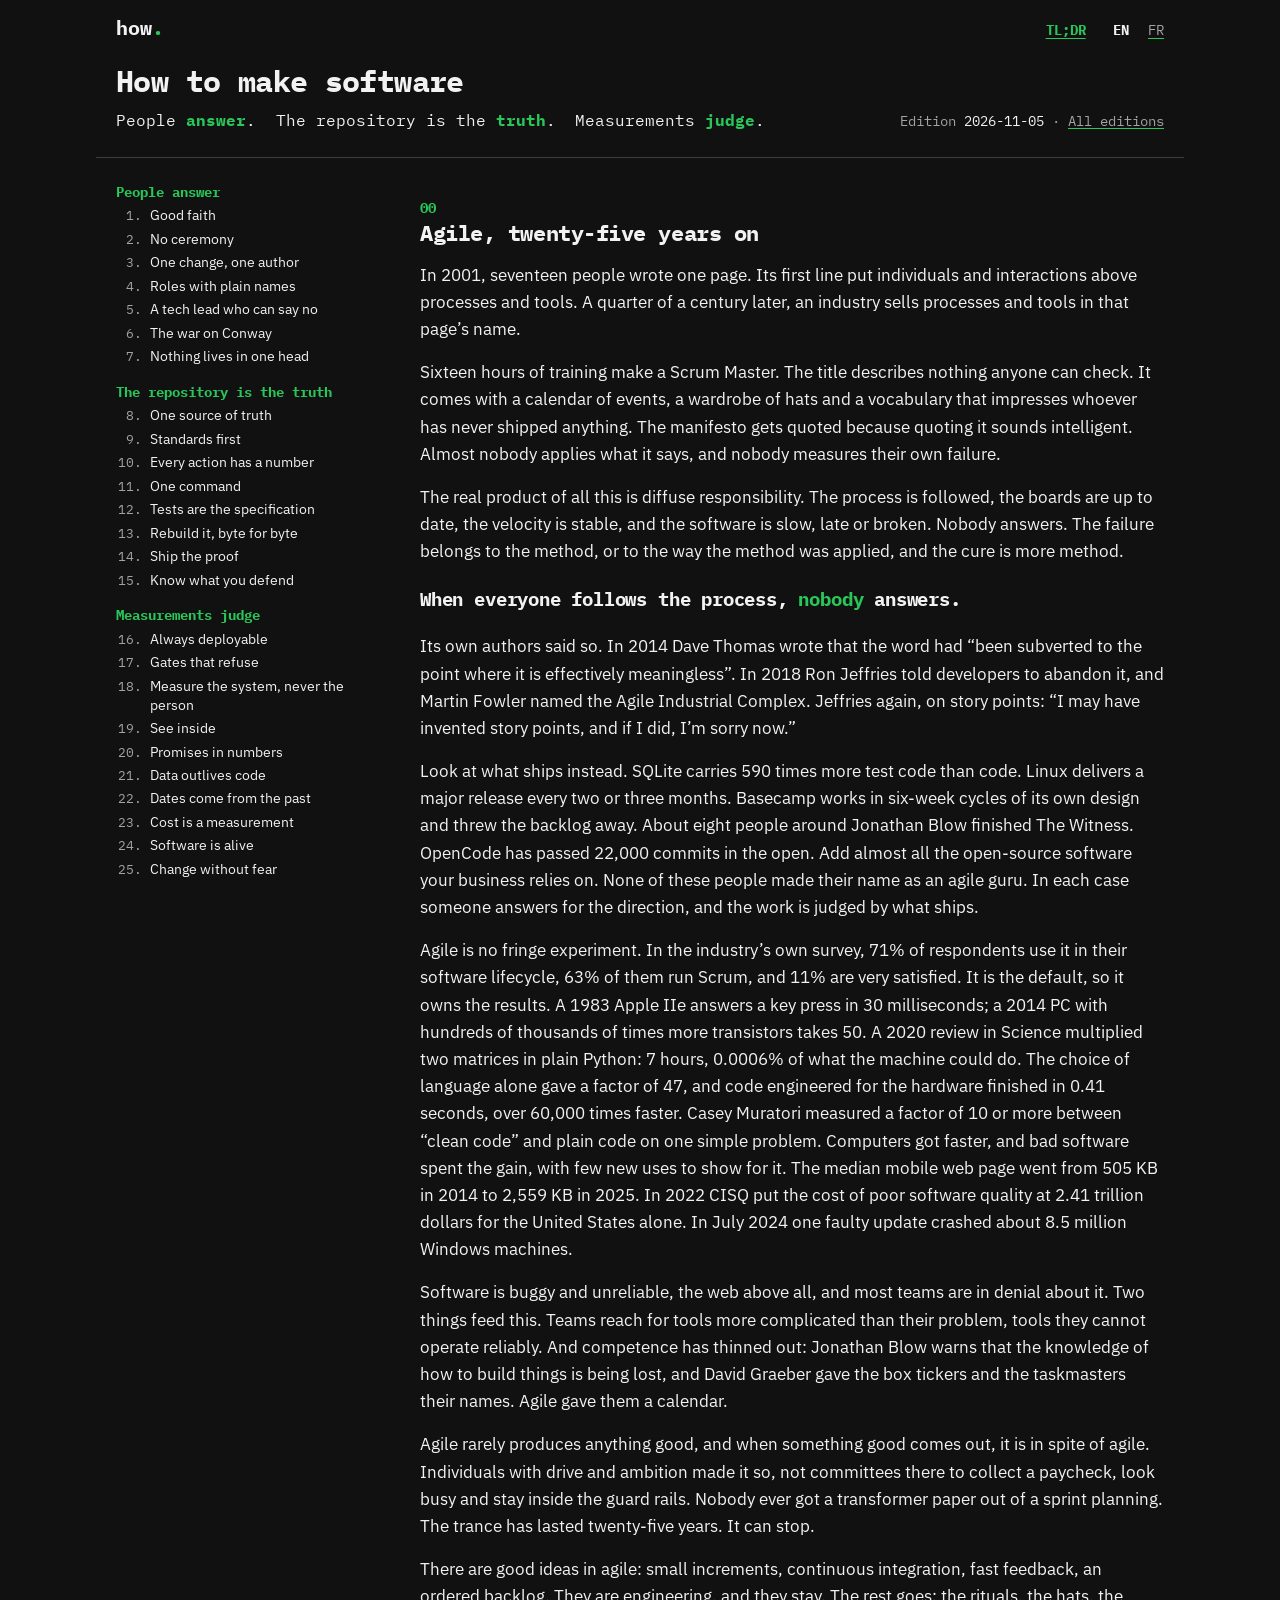
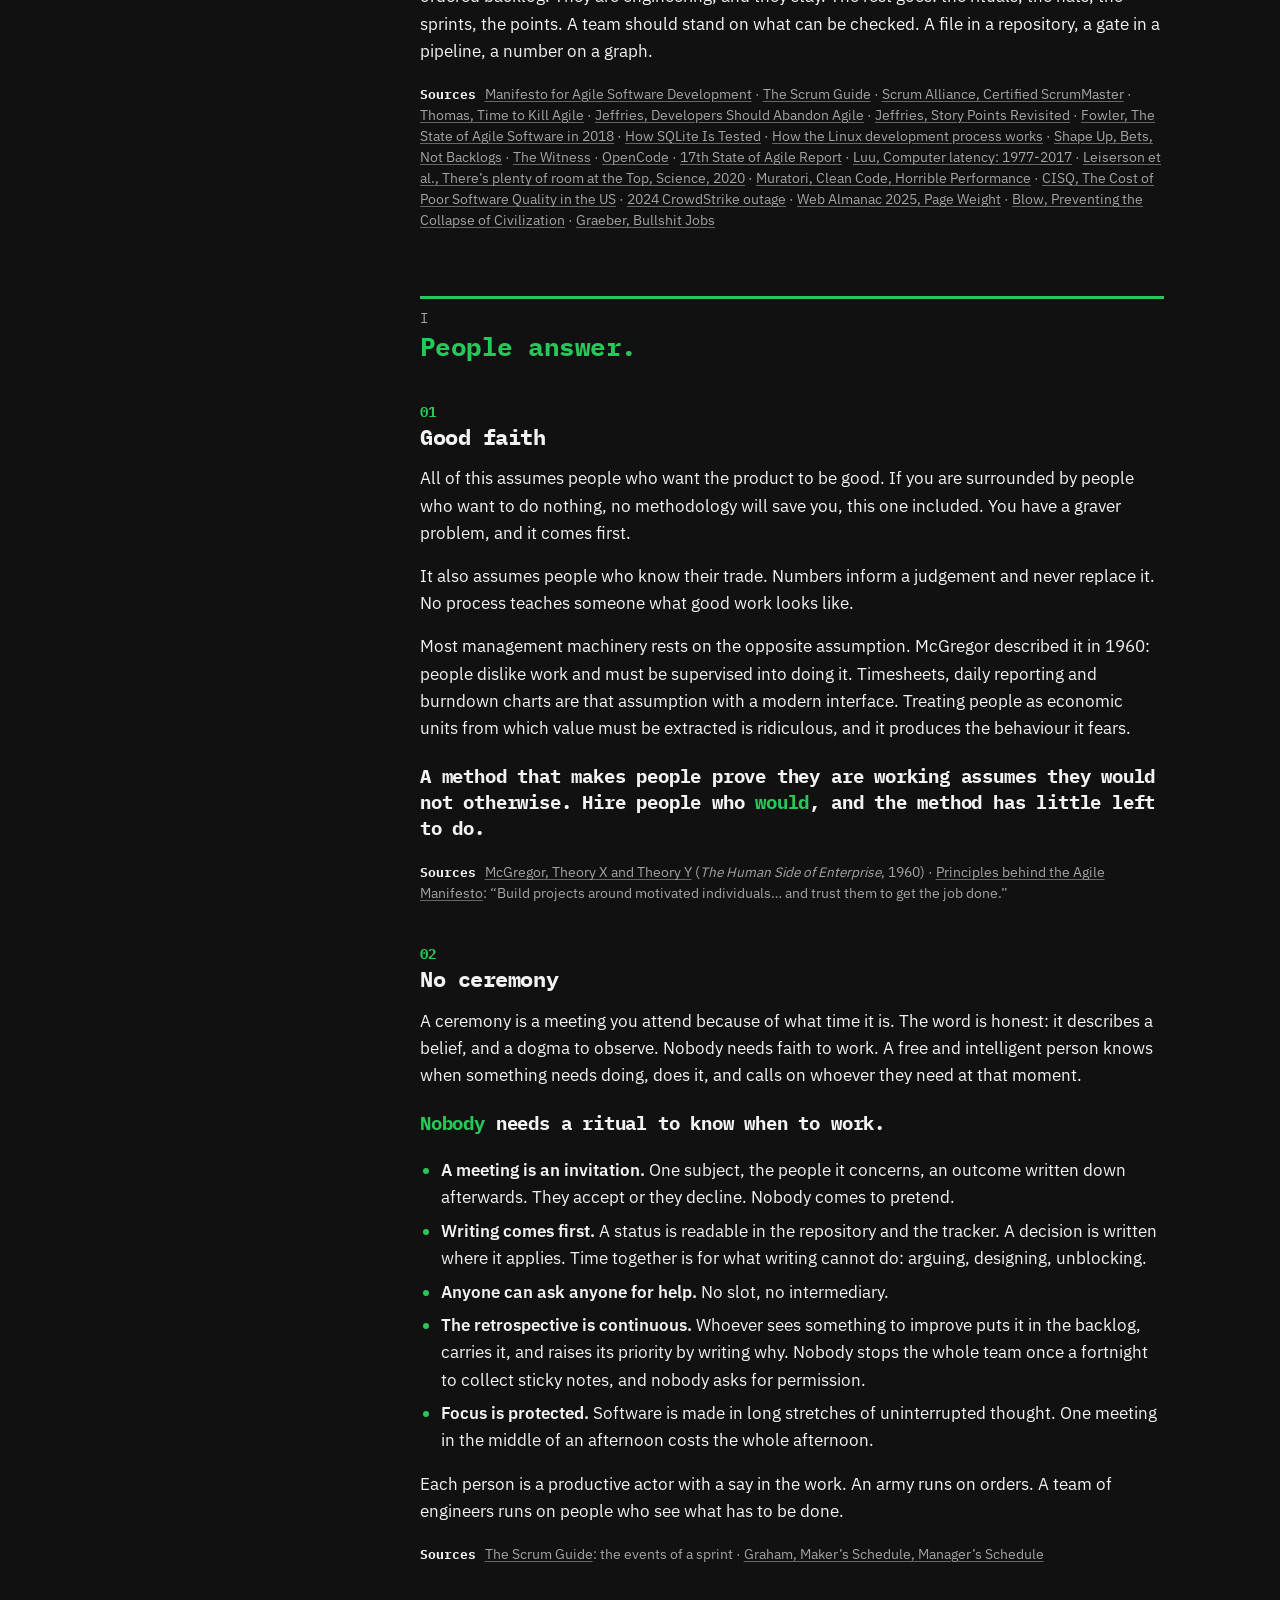
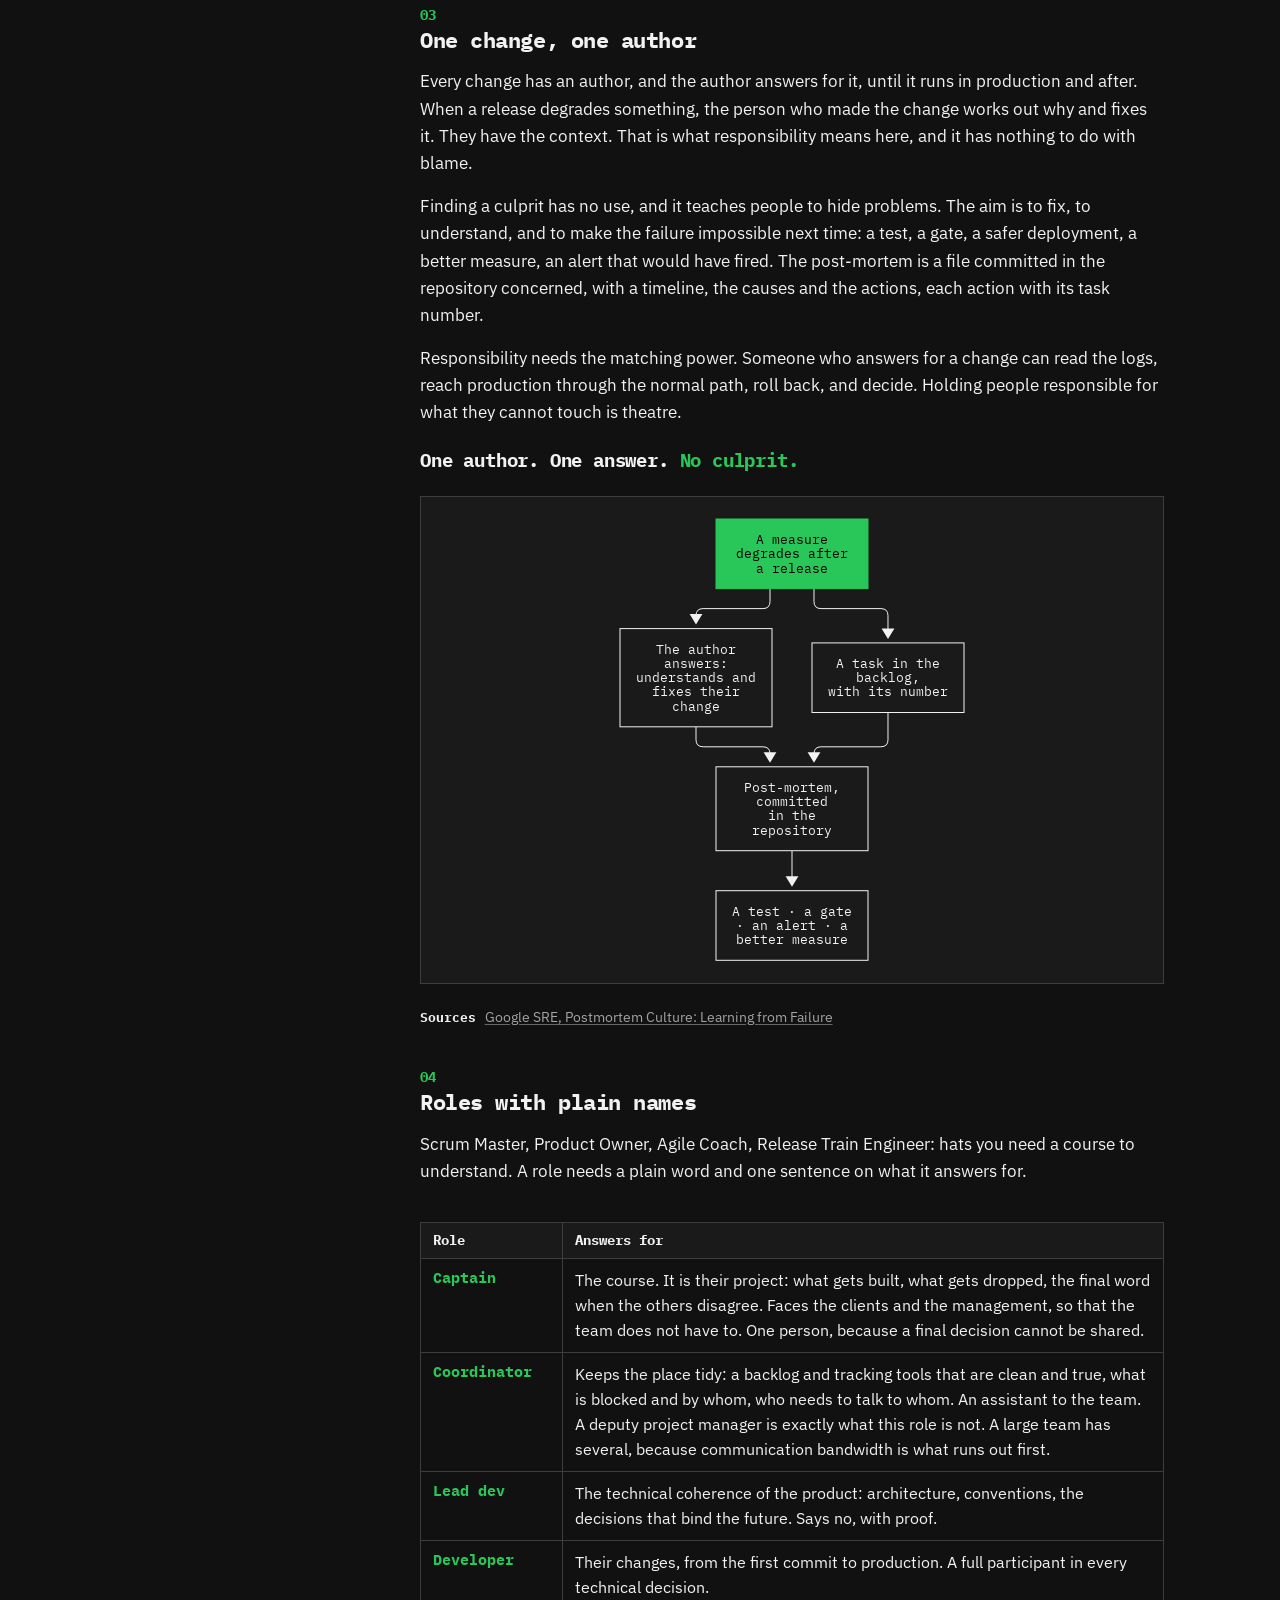
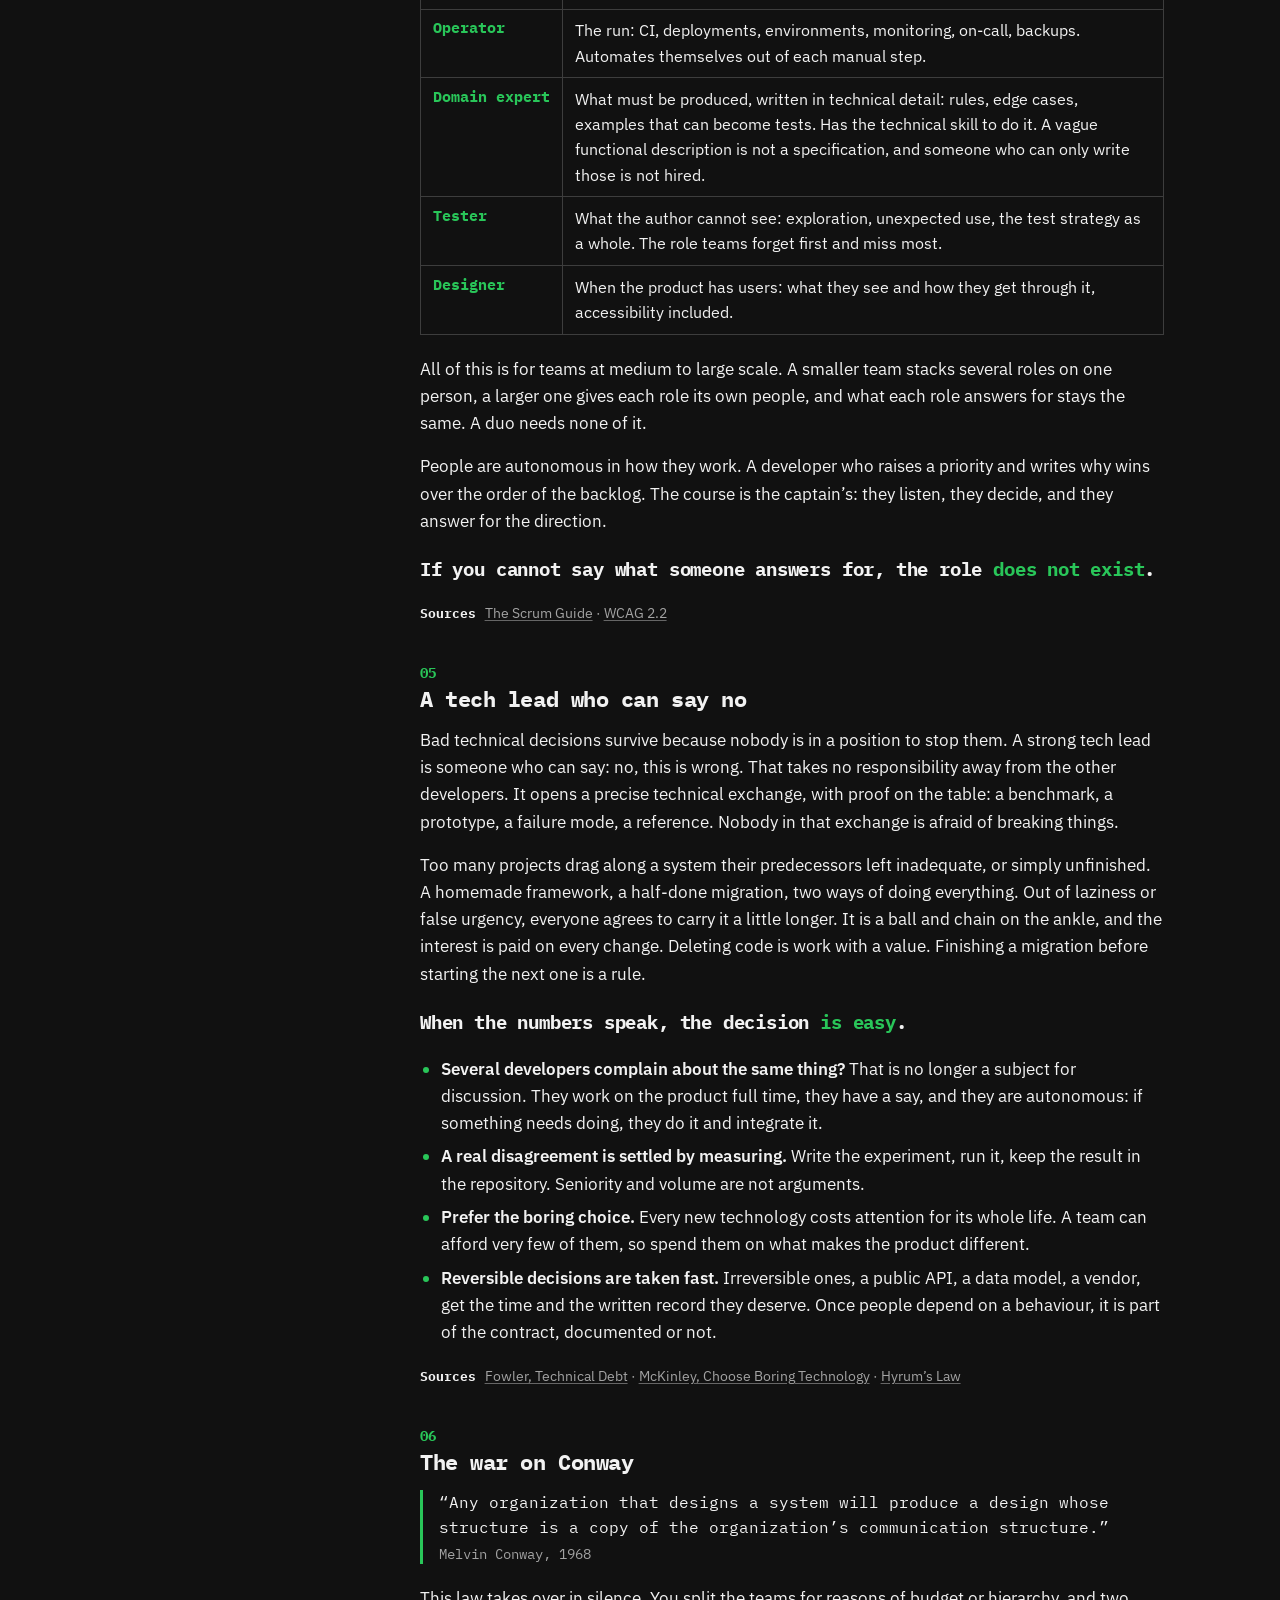
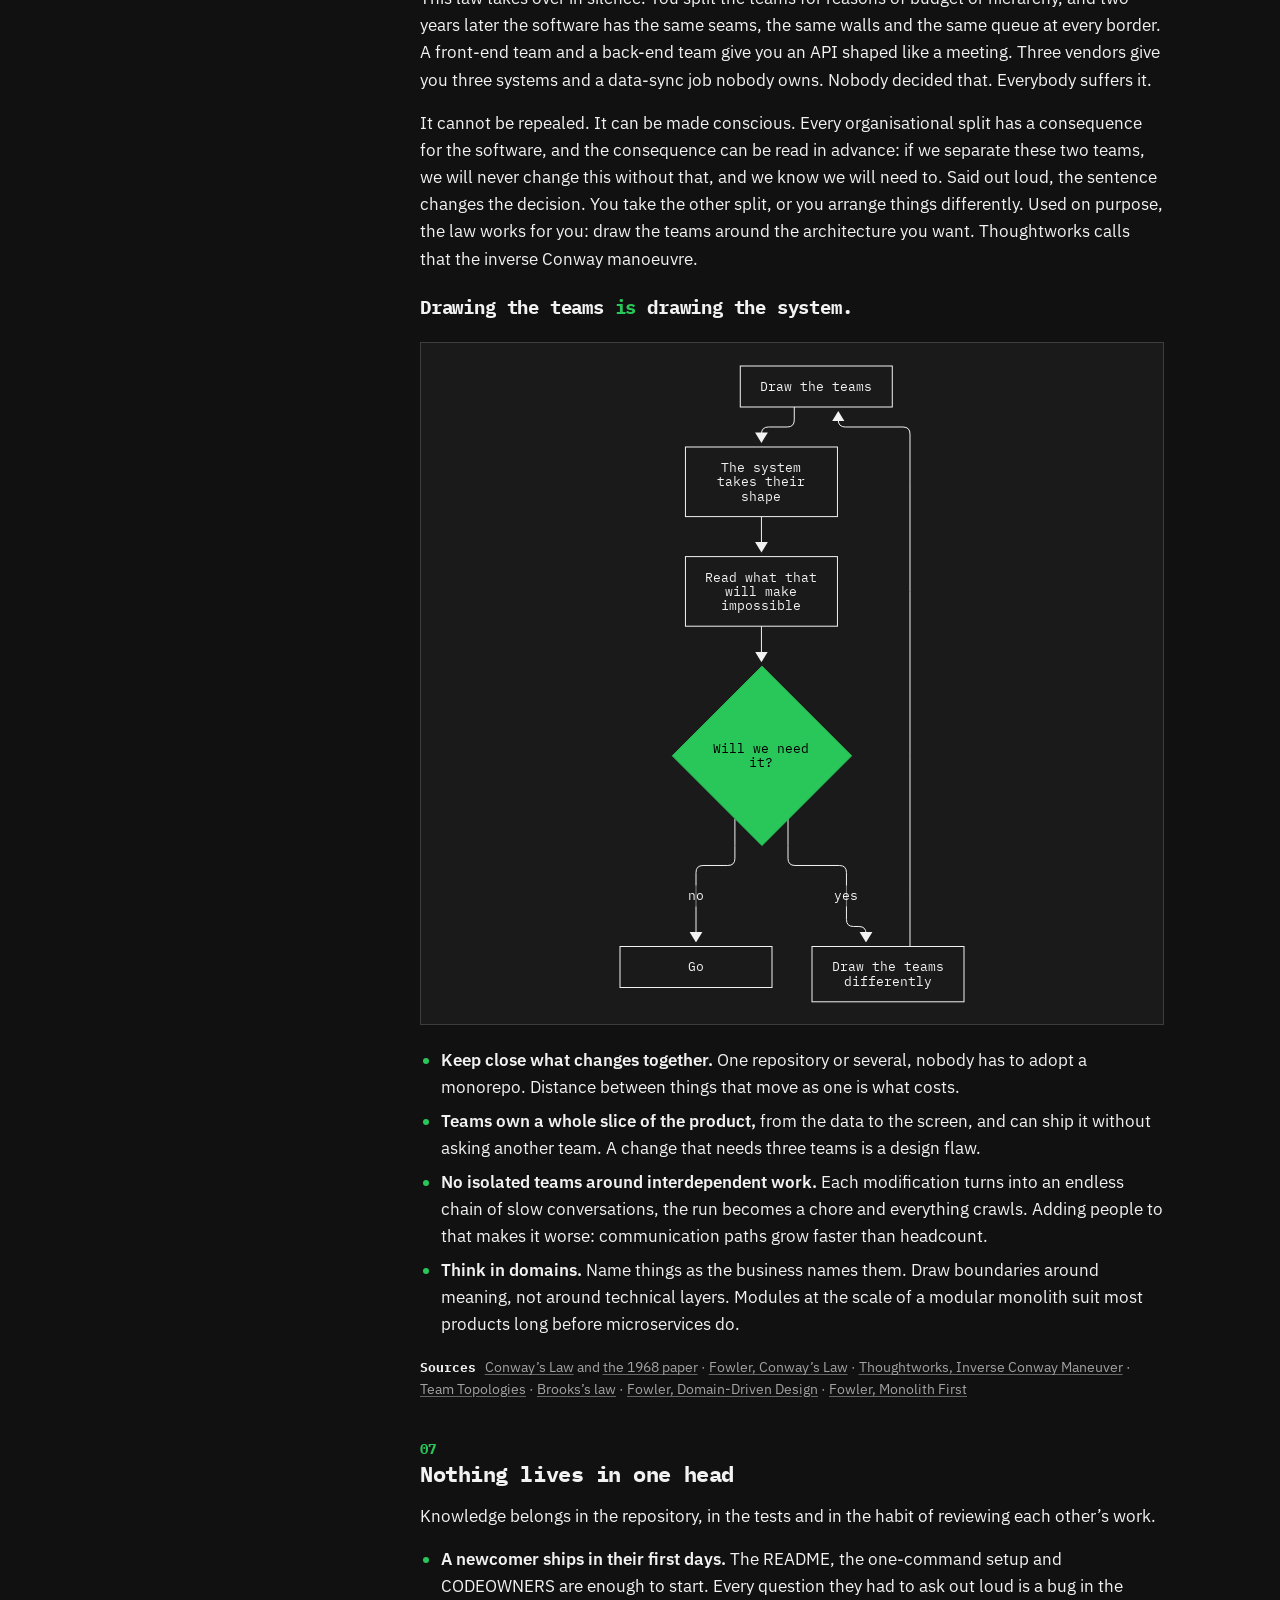
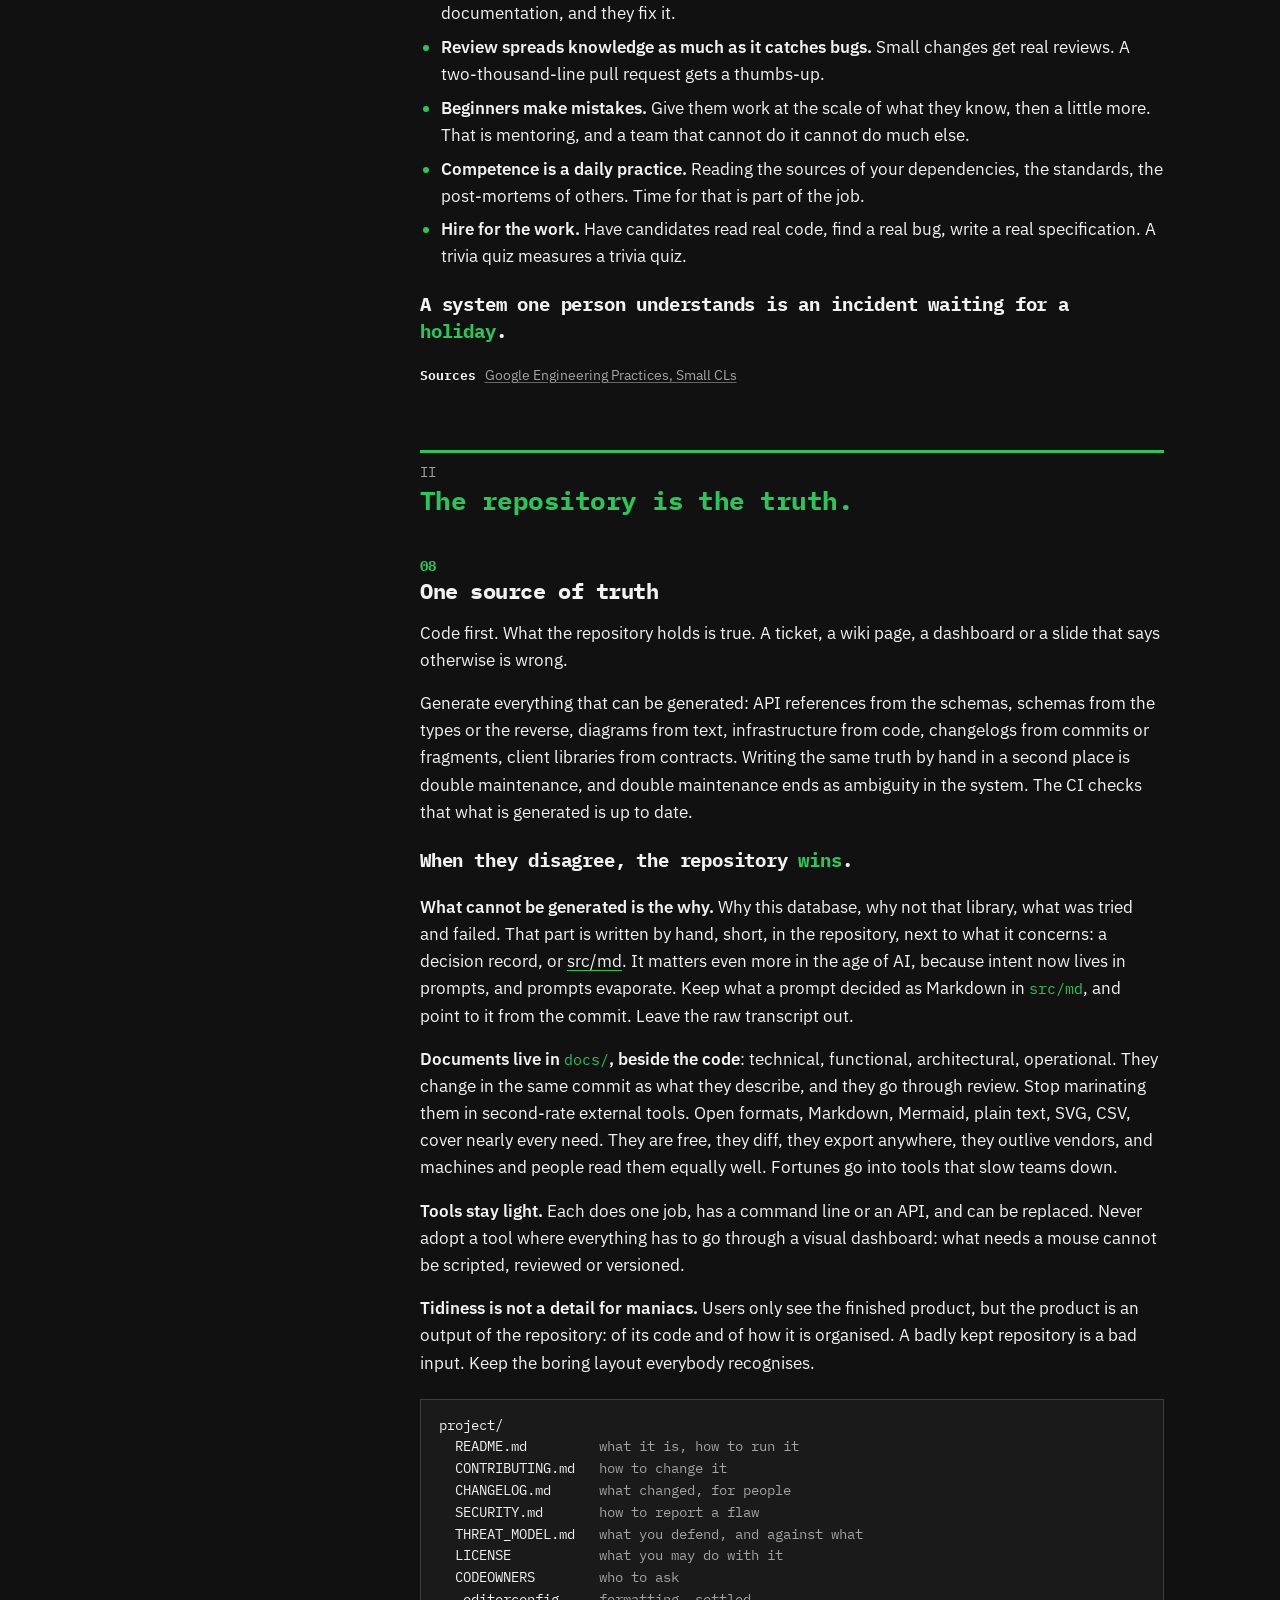
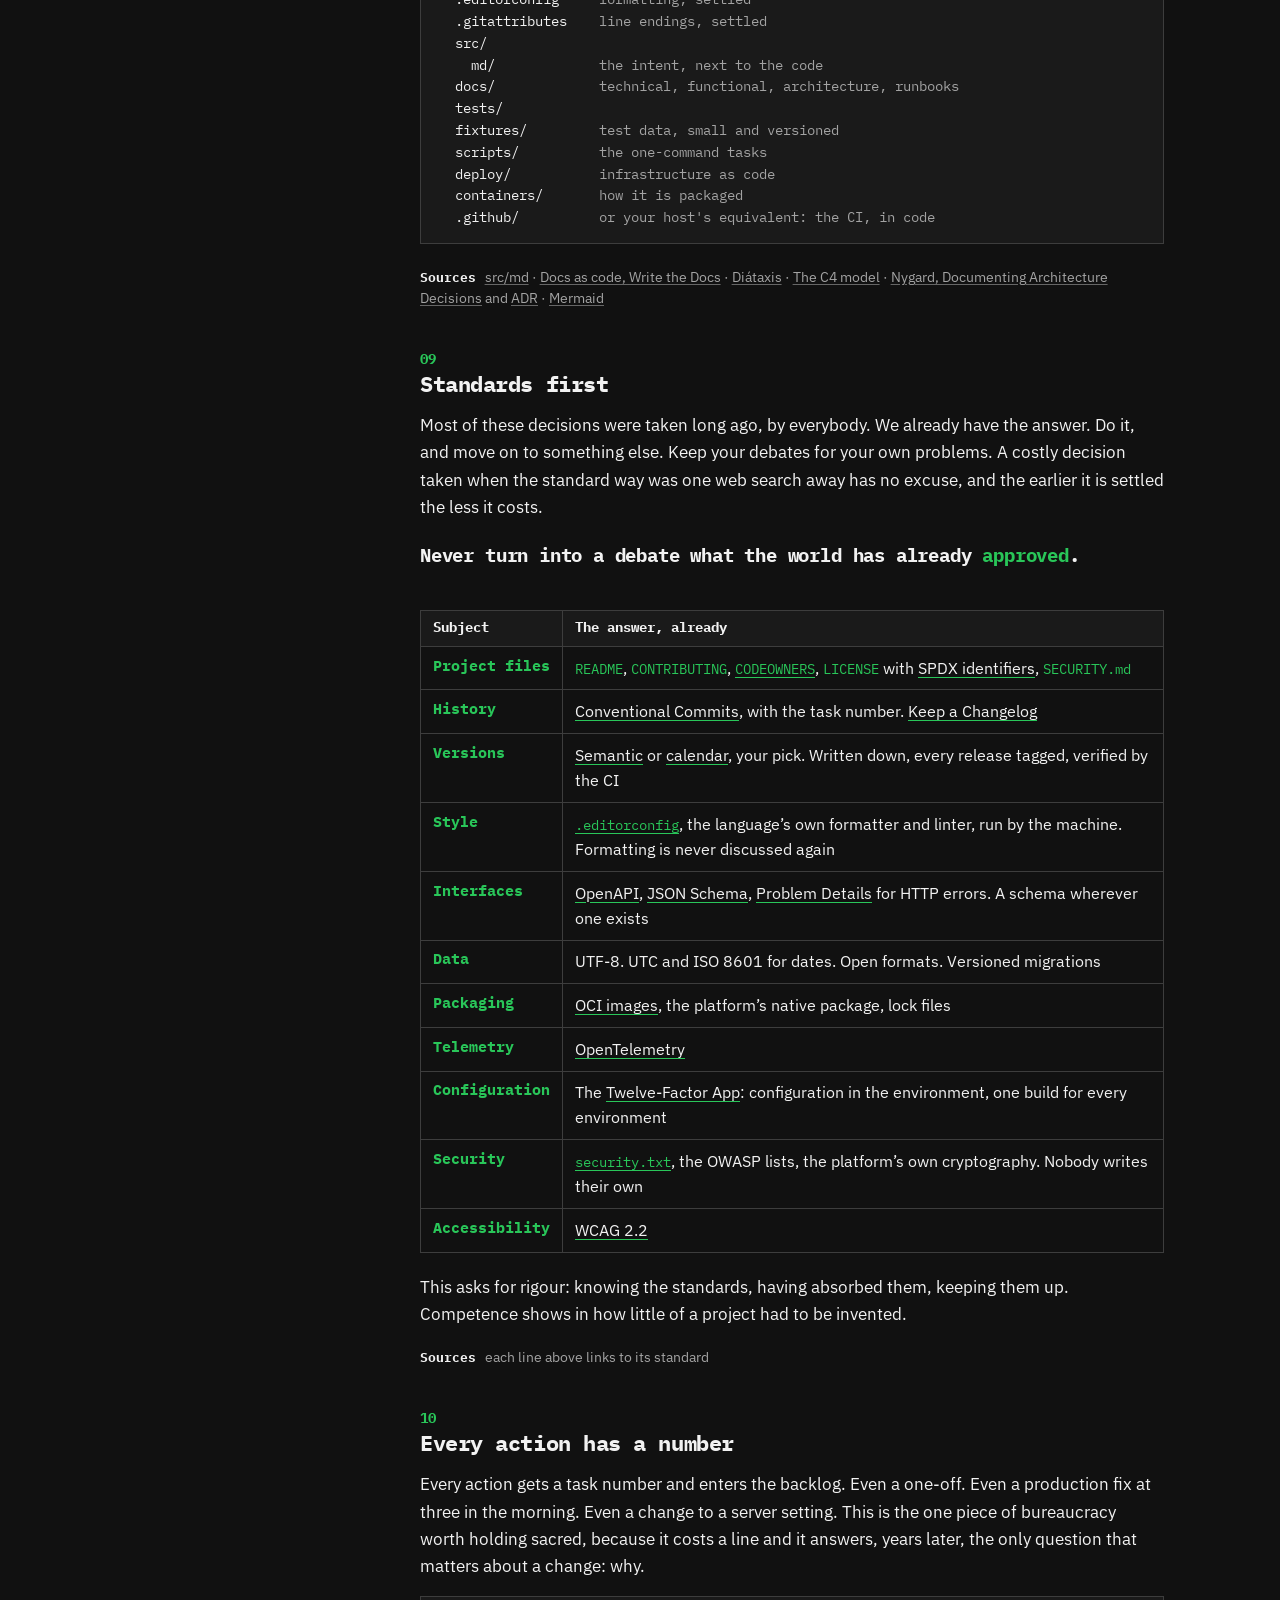
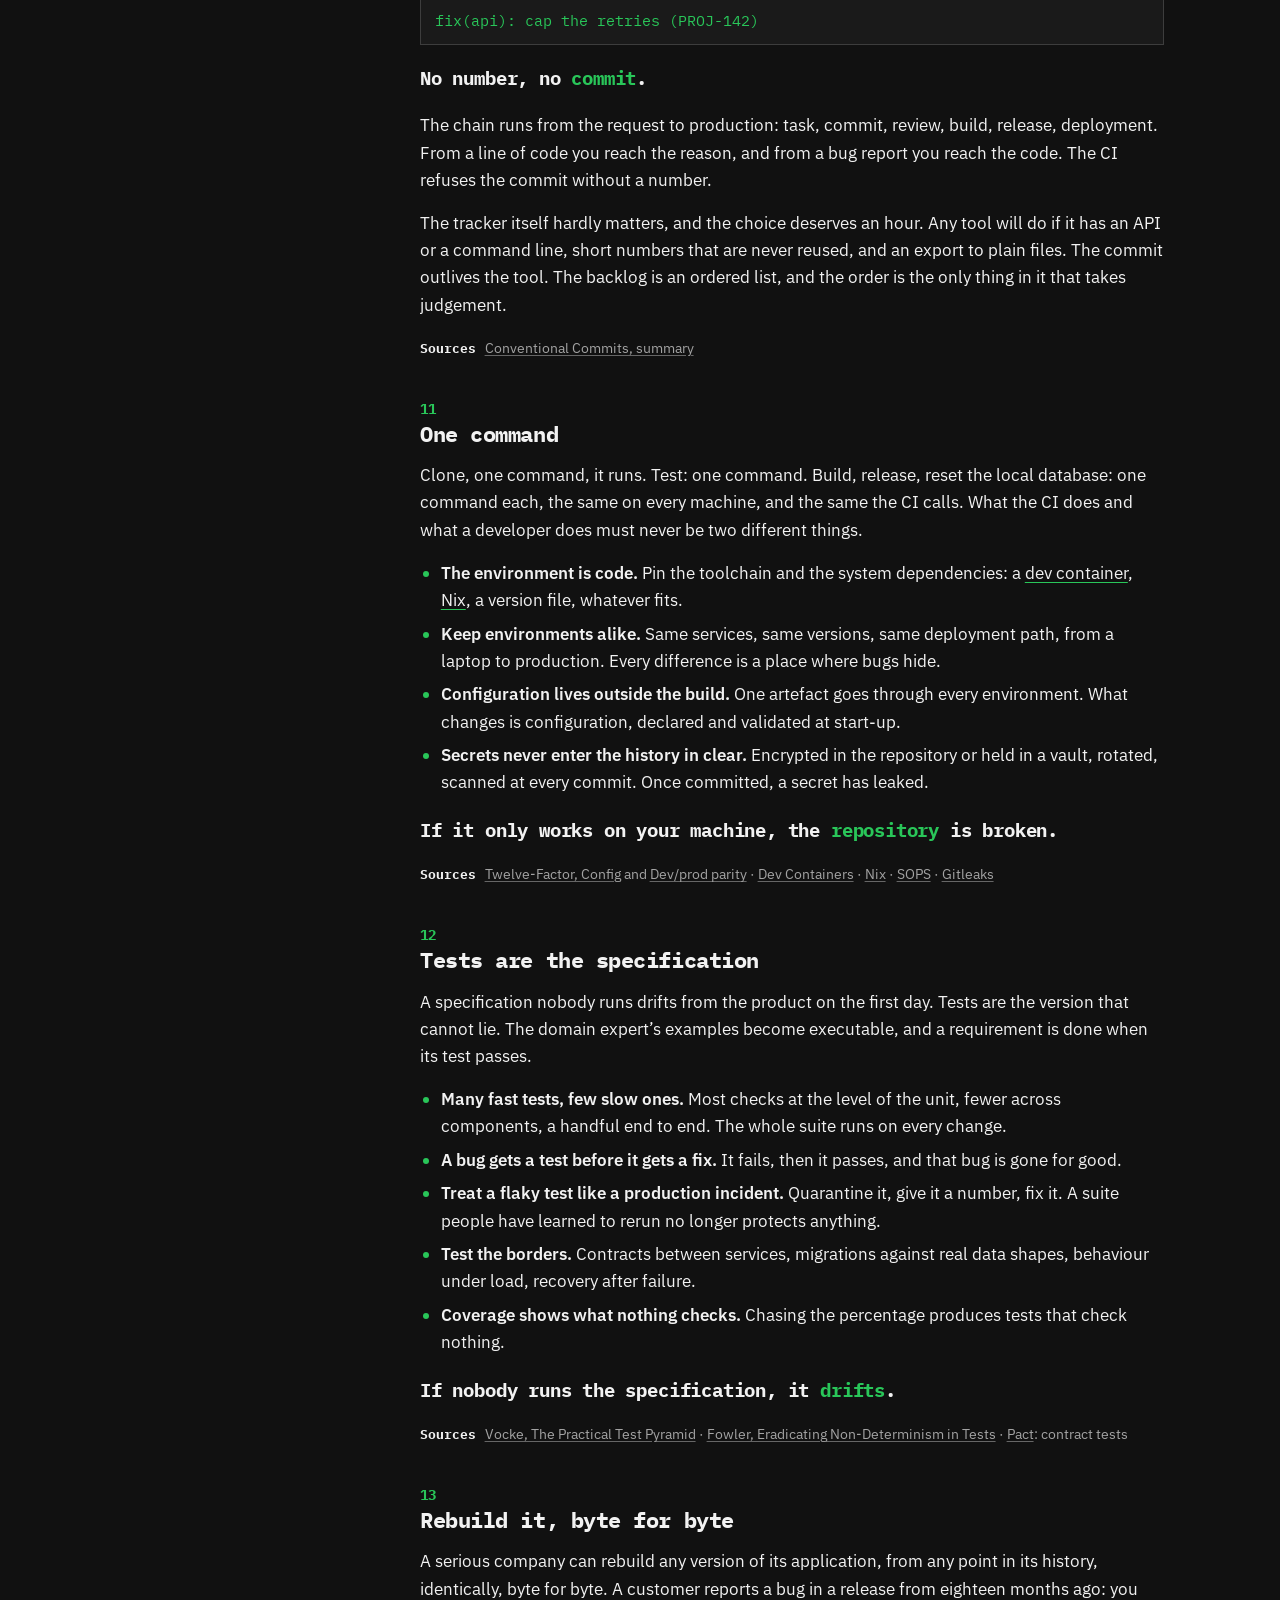
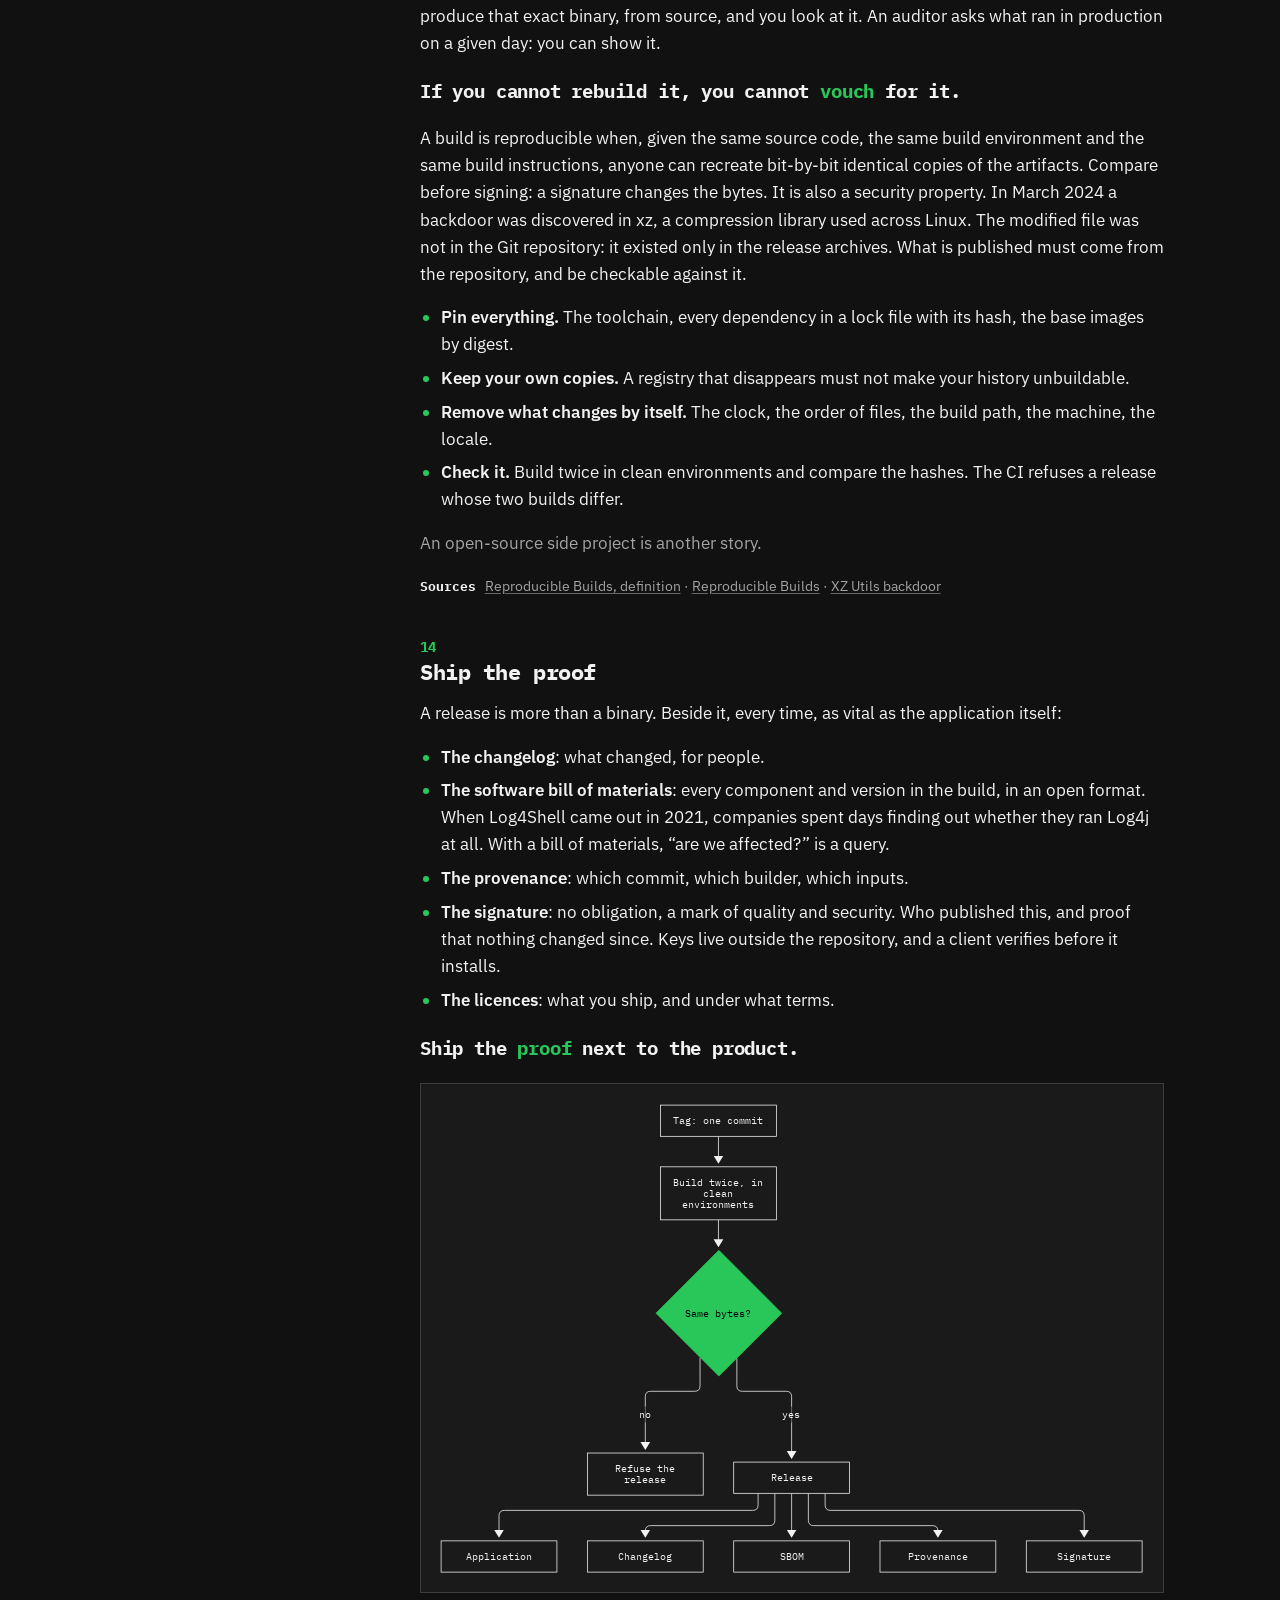
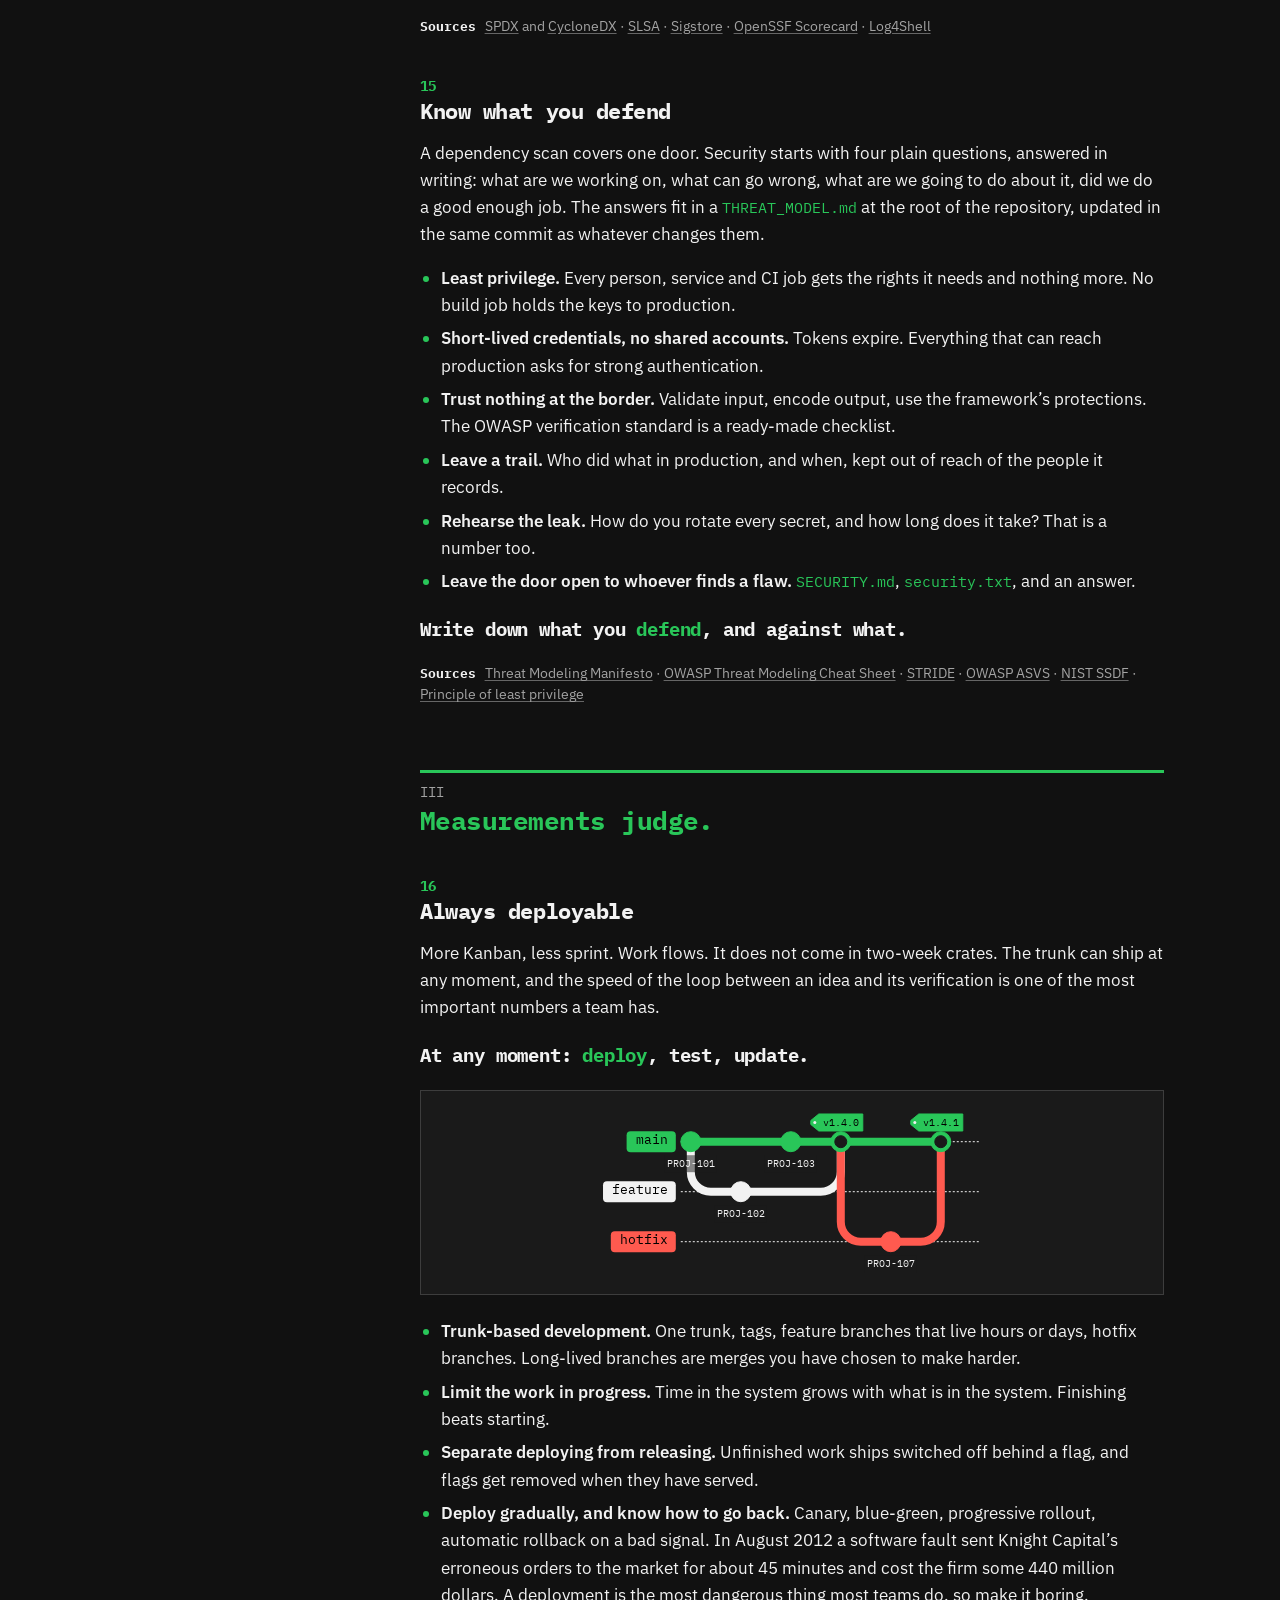
==== src/site/index.html @ 5bc5c032 "feat(edition): 2026-11-05 (HOW-7)" ====
<!doctype html>
<html lang="en">
<head>
<meta charset="utf-8">
<meta name="viewport" content="width=device-width, initial-scale=1">
<title>how. How to make software</title>
<meta name="description" content="People answer. The repository is the truth. Measurements judge.">
<meta name="theme-color" content="#111111">
<link rel="icon" href="favicon.svg" type="image/svg+xml">
<link rel="alternate" hreflang="fr" href="fr/" data-keep>
<link rel="stylesheet" href="style.css">
</head>
<body>

<header class="cover">
  <div class="bar">
    <a class="wordmark" href="./" data-keep>how<span>.</span></a>
    <a class="tldr-link" href="#tldr">TL;DR</a>
    <nav class="lang" aria-label="Language"><a href="./" data-keep aria-current="true">EN</a> <a href="fr/" data-keep hreflang="fr" lang="fr">FR</a></nav>
  </div>
  <h1>How to make software</h1>
  <div class="sub">
    <p class="oneline">
      <span>People <em>answer</em>.</span>
      <span>The repository is the <em>truth</em>.</span>
      <span>Measurements <em>judge</em>.</span>
    </p>
    <!--edition--><p class="edition">Edition <time datetime="2026-11-05">2026-11-05</time> &middot; <a href="archive/">All editions</a></p><!--/edition-->
  </div>
</header>

<main>

<div class="page">
  <nav class="toc" aria-label="Contents">
    <div>
      <h2>People answer</h2>
      <ol start="1">
        <li><a href="#precondition">Good faith</a></li>
        <li><a href="#ceremony">No ceremony</a></li>
        <li><a href="#answer">One change, one author</a></li>
        <li><a href="#roles">Roles with plain names</a></li>
        <li><a href="#lead">A tech lead who can say no</a></li>
        <li><a href="#conway">The war on Conway</a></li>
        <li><a href="#team">Nothing lives in one head</a></li>
      </ol>
    </div>
    <div>
      <h2>The repository is the truth</h2>
      <ol start="8">
        <li><a href="#truth">One source of truth</a></li>
        <li><a href="#standards">Standards first</a></li>
        <li><a href="#numbers">Every action has a number</a></li>
        <li><a href="#setup">One command</a></li>
        <li><a href="#tests">Tests are the specification</a></li>
        <li><a href="#rebuild">Rebuild it, byte for byte</a></li>
        <li><a href="#trace">Ship the proof</a></li>
        <li><a href="#threats">Know what you defend</a></li>
      </ol>
    </div>
    <div>
      <h2>Measurements judge</h2>
      <ol start="16">
        <li><a href="#flow">Always deployable</a></li>
        <li><a href="#gates">Gates that refuse</a></li>
        <li><a href="#measure">Measure the system, never the person</a></li>
        <li><a href="#observe">See inside</a></li>
        <li><a href="#budget">Promises in numbers</a></li>
        <li><a href="#data">Data outlives code</a></li>
        <li><a href="#dates">Dates come from the past</a></li>
        <li><a href="#cost">Cost is a measurement</a></li>
        <li><a href="#prune">Software is alive</a></li>
        <li><a href="#change">Change without fear</a></li>
      </ol>
    </div>
  </nav>

  <section id="agile">
    <span class="num">00</span>
    <h3>Agile, twenty-five years on</h3>
    <p>In 2001, seventeen people wrote one page. Its first line put individuals and interactions above processes and tools. A quarter of a century later, an industry sells processes and tools in that page&rsquo;s name.</p>
    <p>Sixteen hours of training make a Scrum Master. The title describes nothing anyone can check. It comes with a calendar of events, a wardrobe of hats and a vocabulary that impresses whoever has never shipped anything. The manifesto gets quoted because quoting it sounds intelligent. Almost nobody applies what it says, and nobody measures their own failure.</p>
    <p>The real product of all this is diffuse responsibility. The process is followed, the boards are up to date, the velocity is stable, and the software is slow, late or broken. Nobody answers. The failure belongs to the method, or to the way the method was applied, and the cure is more method.</p>
    <p class="say">When everyone follows the process, <em>nobody</em> answers.</p>
    <p>Its own authors said so. In 2014 Dave Thomas wrote that the word had &ldquo;been subverted to the point where it is effectively meaningless&rdquo;. In 2018 Ron Jeffries told developers to abandon it, and Martin Fowler named the Agile Industrial Complex. Jeffries again, on story points: &ldquo;I may have invented story points, and if I did, I&rsquo;m sorry now.&rdquo;</p>
    <p>Look at what ships instead. SQLite carries 590 times more test code than code. Linux delivers a major release every two or three months. Basecamp works in six-week cycles of its own design and threw the backlog away. About eight people around Jonathan Blow finished The Witness. OpenCode has passed 22,000 commits in the open. Add almost all the open-source software your business relies on. None of these people made their name as an agile guru. In each case someone answers for the direction, and the work is judged by what ships.</p>
    <p>Agile is no fringe experiment. In the industry&rsquo;s own survey, 71% of respondents use it in their software lifecycle, 63% of them run Scrum, and 11% are very satisfied. It is the default, so it owns the results. A 1983 Apple IIe answers a key press in 30 milliseconds; a 2014 PC with hundreds of thousands of times more transistors takes 50. A 2020 review in Science multiplied two matrices in plain Python: 7 hours, 0.0006% of what the machine could do. The choice of language alone gave a factor of 47, and code engineered for the hardware finished in 0.41 seconds, over 60,000 times faster. Casey Muratori measured a factor of 10 or more between &ldquo;clean code&rdquo; and plain code on one simple problem. Computers got faster, and bad software spent the gain, with few new uses to show for it. The median mobile web page went from 505 KB in 2014 to 2,559 KB in 2025. In 2022 CISQ put the cost of poor software quality at 2.41 trillion dollars for the United States alone. In July 2024 one faulty update crashed about 8.5 million Windows machines.</p>
    <p>Software is buggy and unreliable, the web above all, and most teams are in denial about it. Two things feed this. Teams reach for tools more complicated than their problem, tools they cannot operate reliably. And competence has thinned out: Jonathan Blow warns that the knowledge of how to build things is being lost, and David Graeber gave the box tickers and the taskmasters their names. Agile gave them a calendar.</p>
    <p>Agile rarely produces anything good, and when something good comes out, it is in spite of agile. Individuals with drive and ambition made it so, not committees there to collect a paycheck, look busy and stay inside the guard rails. Nobody ever got a transformer paper out of a sprint planning. The trance has lasted twenty-five years. It can stop.</p>
    <p>There are good ideas in agile: small increments, continuous integration, fast feedback, an ordered backlog. They are engineering, and they stay. The rest goes: the rituals, the hats, the sprints, the points. A team should stand on what can be checked. A file in a repository, a gate in a pipeline, a number on a graph.</p>
    <p class="src"><b>Sources</b>
      <a href="https://agilemanifesto.org/">Manifesto for Agile Software Development</a> &middot;
      <a href="https://scrumguides.org/scrum-guide.html">The Scrum Guide</a> &middot;
      <a href="https://www.scrumalliance.org/get-certified/scrum-master-track/certified-scrummaster">Scrum Alliance, Certified ScrumMaster</a> &middot;
      <a href="https://pragdave.me/thoughts/active/2014-03-04-time-to-kill-agile.html">Thomas, Time to Kill Agile</a> &middot;
      <a href="https://ronjeffries.com/articles/018-01ff/abandon-1">Jeffries, Developers Should Abandon Agile</a> &middot;
      <a href="https://ronjeffries.com/articles/019-01ff/story-points/Index.html">Jeffries, Story Points Revisited</a> &middot;
      <a href="https://martinfowler.com/articles/agile-aus-2018.html">Fowler, The State of Agile Software in 2018</a> &middot;
      <a href="https://www.sqlite.org/testing.html">How SQLite Is Tested</a> &middot;
      <a href="https://docs.kernel.org/process/2.Process.html">How the Linux development process works</a> &middot;
      <a href="https://basecamp.com/shapeup/2.1-chapter-07">Shape Up, Bets, Not Backlogs</a> &middot;
      <a href="https://en.wikipedia.org/wiki/The_Witness_(2016_video_game)">The Witness</a> &middot;
      <a href="https://github.com/anomalyco/opencode">OpenCode</a> &middot;
      <a href="https://digital.ai/press-releases/17th-state-of-agile-report-71-use-agile-in-their-sdlc-small-organizations-report-strong-business-benefits-medium-and-larger-sized-companies-continue-to-experience-barriers-in-successfully-scaling-a/">17th State of Agile Report</a> &middot;
      <a href="https://danluu.com/input-lag/">Luu, Computer latency: 1977-2017</a> &middot;
      <a href="https://www.science.org/doi/10.1126/science.aam9744">Leiserson et al., There&rsquo;s plenty of room at the Top, Science, 2020</a> &middot;
      <a href="https://www.computerenhance.com/p/clean-code-horrible-performance">Muratori, Clean Code, Horrible Performance</a> &middot;
      <a href="https://www.it-cisq.org/press-releases/12-06-22">CISQ, The Cost of Poor Software Quality in the US</a> &middot;
      <a href="https://en.wikipedia.org/wiki/2024_CrowdStrike-related_IT_outages">2024 CrowdStrike outage</a> &middot;
      <a href="https://almanac.httparchive.org/en/2025/page-weight">Web Almanac 2025, Page Weight</a> &middot;
      <a href="https://www.youtube.com/watch?v=ZSRHeXYDLko">Blow, Preventing the Collapse of Civilization</a> &middot;
      <a href="https://en.wikipedia.org/wiki/Bullshit_Jobs">Graeber, Bullshit Jobs</a></p>
  </section>
</div>

<div class="chapter" id="people">
  <p>I</p>
  <h2>People answer.</h2>
</div>

<div class="page">

  <section id="precondition">
    <span class="num">01</span>
    <h3>Good faith</h3>
    <p>All of this assumes people who want the product to be good. If you are surrounded by people who want to do nothing, no methodology will save you, this one included. You have a graver problem, and it comes first.</p>
    <p>It also assumes people who know their trade. Numbers inform a judgement and never replace it. No process teaches someone what good work looks like.</p>
    <p>Most management machinery rests on the opposite assumption. McGregor described it in 1960: people dislike work and must be supervised into doing it. Timesheets, daily reporting and burndown charts are that assumption with a modern interface. Treating people as economic units from which value must be extracted is ridiculous, and it produces the behaviour it fears.</p>
    <p class="say">A method that makes people prove they are working assumes they would not otherwise. Hire people who <em>would</em>, and the method has little left to do.</p>
    <p class="src"><b>Sources</b>
      <a href="https://en.wikipedia.org/wiki/Theory_X_and_Theory_Y">McGregor, Theory X and Theory Y</a> (<i>The Human Side of Enterprise</i>, 1960) &middot;
      <a href="https://agilemanifesto.org/principles.html">Principles behind the Agile Manifesto</a>: &ldquo;Build projects around motivated individuals&hellip; and trust them to get the job done.&rdquo;</p>
  </section>

  <section id="ceremony">
    <span class="num">02</span>
    <h3>No ceremony</h3>
    <p>A ceremony is a meeting you attend because of what time it is. The word is honest: it describes a belief, and a dogma to observe. Nobody needs faith to work. A free and intelligent person knows when something needs doing, does it, and calls on whoever they need at that moment.</p>
    <p class="say"><em>Nobody</em> needs a ritual to know when to work.</p>
    <ul>
      <li><strong>A meeting is an invitation.</strong> One subject, the people it concerns, an outcome written down afterwards. They accept or they decline. Nobody comes to pretend.</li>
      <li><strong>Writing comes first.</strong> A status is readable in the repository and the tracker. A decision is written where it applies. Time together is for what writing cannot do: arguing, designing, unblocking.</li>
      <li><strong>Anyone can ask anyone for help.</strong> No slot, no intermediary.</li>
      <li><strong>The retrospective is continuous.</strong> Whoever sees something to improve puts it in the backlog, carries it, and raises its priority by writing why. Nobody stops the whole team once a fortnight to collect sticky notes, and nobody asks for permission.</li>
      <li><strong>Focus is protected.</strong> Software is made in long stretches of uninterrupted thought. One meeting in the middle of an afternoon costs the whole afternoon.</li>
    </ul>
    <p>Each person is a productive actor with a say in the work. An army runs on orders. A team of engineers runs on people who see what has to be done.</p>
    <p class="src"><b>Sources</b>
      <a href="https://scrumguides.org/scrum-guide.html">The Scrum Guide</a>: the events of a sprint &middot;
      <a href="https://www.paulgraham.com/makersschedule.html">Graham, Maker&rsquo;s Schedule, Manager&rsquo;s Schedule</a></p>
  </section>

  <section id="answer">
    <span class="num">03</span>
    <h3>One change, one author</h3>
    <p>Every change has an author, and the author answers for it, until it runs in production and after. When a release degrades something, the person who made the change works out why and fixes it. They have the context. That is what responsibility means here, and it has nothing to do with blame.</p>
    <p>Finding a culprit has no use, and it teaches people to hide problems. The aim is to fix, to understand, and to make the failure impossible next time: a test, a gate, a safer deployment, a better measure, an alert that would have fired. The post-mortem is a file committed in the repository concerned, with a timeline, the causes and the actions, each action with its task number.</p>
    <p>Responsibility needs the matching power. Someone who answers for a change can read the logs, reach production through the normal path, roll back, and decide. Holding people responsible for what they cannot touch is theatre.</p>
    <p class="say">One author. One answer. <em>No culprit.</em></p>

    <figure>
      <div class="diagram" data-diagram="answer" data-hash="7e9f9182fd422edc49867ebc4b51598146cbefa4b898429ab820818a3f7f34cc"><svg id="d-answer-0" width="100%" xmlns="http://www.w3.org/2000/svg" xmlns:xlink="http://www.w3.org/1999/xlink" class="flowchart" style="max-width: 360px;" viewBox="4 4 360 457.3000183105469" role="graphics-document document" aria-roledescription="flowchart-v2"><style>#d-answer-0{font-family:'Plex Mono',ui-monospace,Consolas,monospace;font-size:13px;fill:#f2f2f2;}@keyframes edge-animation-frame{from{stroke-dashoffset:0;}}@keyframes dash{to{stroke-dashoffset:0;}}#d-answer-0 .edge-animation-slow{stroke-dasharray:9,5!important;stroke-dashoffset:900;animation:dash 50s linear infinite;stroke-linecap:round;}#d-answer-0 .edge-animation-fast{stroke-dasharray:9,5!important;stroke-dashoffset:900;animation:dash 20s linear infinite;stroke-linecap:round;}#d-answer-0 .error-icon{fill:#1a1a1a;}#d-answer-0 .error-text{fill:#e5e5e5;stroke:#e5e5e5;}#d-answer-0 .edge-thickness-normal{stroke-width:1px;}#d-answer-0 .edge-thickness-thick{stroke-width:3.5px;}#d-answer-0 .edge-pattern-solid{stroke-dasharray:0;}#d-answer-0 .edge-thickness-invisible{stroke-width:0;fill:none;}#d-answer-0 .edge-pattern-dashed{stroke-dasharray:3;}#d-answer-0 .edge-pattern-dotted{stroke-dasharray:2;}#d-answer-0 .marker{fill:#f2f2f2;stroke:#f2f2f2;}#d-answer-0 .marker.cross{stroke:#f2f2f2;}#d-answer-0 svg{font-family:'Plex Mono',ui-monospace,Consolas,monospace;font-size:13px;}#d-answer-0 p{margin:0;}#d-answer-0 .label{font-family:'Plex Mono',ui-monospace,Consolas,monospace;color:#f2f2f2;}#d-answer-0 .cluster-label text{fill:#e5e5e5;}#d-answer-0 .cluster-label span{color:#e5e5e5;}#d-answer-0 .cluster-label span p{background-color:transparent;}#d-answer-0 .label text,#d-answer-0 span{fill:#f2f2f2;color:#f2f2f2;}#d-answer-0 .node rect,#d-answer-0 .node circle,#d-answer-0 .node ellipse,#d-answer-0 .node polygon,#d-answer-0 .node path{fill:#1a1a1a;stroke:#f2f2f2;stroke-width:1px;}#d-answer-0 .rough-node .label text,#d-answer-0 .node .label text,#d-answer-0 .image-shape .label,#d-answer-0 .icon-shape .label{text-anchor:middle;}#d-answer-0 .node .katex path{fill:#000;stroke:#000;stroke-width:1px;}#d-answer-0 .rough-node .label,#d-answer-0 .node .label,#d-answer-0 .image-shape .label,#d-answer-0 .icon-shape .label{text-align:center;}#d-answer-0 .node.clickable{cursor:pointer;}#d-answer-0 .root .anchor path{fill:#f2f2f2!important;stroke-width:0;stroke:#f2f2f2;}#d-answer-0 .arrowheadPath{fill:#e5e5e5;}#d-answer-0 .edgePaths .path{stroke:#f2f2f2;stroke-width:1px;}#d-answer-0 .flowchart-link{stroke:#f2f2f2;fill:none;}#d-answer-0 .edgeLabel{background-color:#1a1a1a;text-align:center;}#d-answer-0 .edgeLabel p{background-color:#1a1a1a;}#d-answer-0 .edgeLabel rect{opacity:0.5;background-color:#1a1a1a;fill:#1a1a1a;}#d-answer-0 .labelBkg{background-color:rgba(26, 26, 26, 0.5);}#d-answer-0 .cluster rect{fill:#1a1a1a;stroke:#f2f2f2;stroke-width:1px;}#d-answer-0 .cluster text{fill:#e5e5e5;}#d-answer-0 .cluster span{color:#e5e5e5;}#d-answer-0 .node .collapsed-indicator{fill:#f2f2f2;stroke:none;opacity:0.6;}#d-answer-0 .node .collapsed-separator{stroke:#f2f2f2;stroke-width:0.75px;}#d-answer-0 div.mermaidTooltip{position:absolute;text-align:center;max-width:200px;padding:2px;font-family:'Plex Mono',ui-monospace,Consolas,monospace;font-size:12px;background:#1a1a1a;border:1px solid hsl(0, 0%, 0.1960784314%);border-radius:2px;pointer-events:none;z-index:100;}#d-answer-0 .flowchartTitleText{text-anchor:middle;font-size:18px;fill:#f2f2f2;}#d-answer-0 rect.text{fill:none;stroke-width:0;}#d-answer-0 .icon-shape,#d-answer-0 .image-shape{background-color:#1a1a1a;text-align:center;}#d-answer-0 .icon-shape p,#d-answer-0 .image-shape p{background-color:#1a1a1a;padding:2px;}#d-answer-0 .icon-shape .label rect,#d-answer-0 .image-shape .label rect{opacity:0.5;background-color:#1a1a1a;fill:#1a1a1a;}#d-answer-0 .label-icon{display:inline-block;height:1em;overflow:visible;vertical-align:-0.125em;}#d-answer-0 .node .label-icon path{fill:currentColor;stroke:revert;stroke-width:revert;}#d-answer-0 .node .neo-node{stroke:#f2f2f2;}#d-answer-0 [data-look="neo"].node rect,#d-answer-0 [data-look="neo"].cluster rect,#d-answer-0 [data-look="neo"].node polygon{stroke:#f2f2f2;filter:drop-shadow( 1px 2px 2px rgba(185,185,185,1));}#d-answer-0 [data-look="neo"].swimlane.cluster rect{filter:none;}#d-answer-0 [data-look="neo"].node path{stroke:#f2f2f2;stroke-width:1px;}#d-answer-0 [data-look="neo"].node .outer-path{filter:drop-shadow( 1px 2px 2px rgba(185,185,185,1));}#d-answer-0 [data-look="neo"].node .neo-line path{stroke:#f2f2f2;filter:none;}#d-answer-0 [data-look="neo"].node circle{stroke:#f2f2f2;filter:drop-shadow( 1px 2px 2px rgba(185,185,185,1));}#d-answer-0 [data-look="neo"].node circle .state-start{fill:#000000;}#d-answer-0 [data-look="neo"].icon-shape .icon{fill:#f2f2f2;filter:drop-shadow( 1px 2px 2px rgba(185,185,185,1));}#d-answer-0 [data-look="neo"].icon-shape .icon-neo path{stroke:#f2f2f2;filter:drop-shadow( 1px 2px 2px rgba(185,185,185,1));}#d-answer-0 :root{--mermaid-font-family:'Plex Mono',ui-monospace,Consolas,monospace;}#d-answer-0 .y rect{fill:rgb(41, 198, 89)!important;stroke:rgb(41, 198, 89)!important;color:rgb(0, 0, 0)!important;}#d-answer-0 .y polygon{fill:rgb(41, 198, 89)!important;stroke:rgb(41, 198, 89)!important;color:rgb(0, 0, 0)!important;}#d-answer-0 .y ellipse{fill:rgb(41, 198, 89)!important;stroke:rgb(41, 198, 89)!important;color:rgb(0, 0, 0)!important;}#d-answer-0 .y circle{fill:rgb(41, 198, 89)!important;stroke:rgb(41, 198, 89)!important;color:rgb(0, 0, 0)!important;}#d-answer-0 .y path{fill:rgb(41, 198, 89)!important;stroke:rgb(41, 198, 89)!important;color:rgb(0, 0, 0)!important;}#d-answer-0 .y tspan{fill:rgb(0, 0, 0)!important;}</style><g><marker id="d-answer-0_flowchart-v2-pointEnd" class="marker flowchart-v2" viewBox="0 0 10 10" refX="5" refY="5" markerUnits="userSpaceOnUse" markerWidth="8" markerHeight="8" orient="auto"><path d="M 0 0 L 10 5 L 0 10 z" class="arrowMarkerPath" style="stroke-width: 1; stroke-dasharray: 1, 0;"></path></marker><marker id="d-answer-0_flowchart-v2-pointStart" class="marker flowchart-v2" viewBox="0 0 10 10" refX="4.5" refY="5" markerUnits="userSpaceOnUse" markerWidth="8" markerHeight="8" orient="auto"><path d="M 0 5 L 10 10 L 10 0 z" class="arrowMarkerPath" style="stroke-width: 1; stroke-dasharray: 1, 0;"></path></marker><marker id="d-answer-0_flowchart-v2-pointEnd-margin" class="marker flowchart-v2" viewBox="0 0 11.5 14" refX="11.5" refY="7" markerUnits="userSpaceOnUse" markerWidth="10.5" markerHeight="14" orient="auto"><path d="M 0 0 L 11.5 7 L 0 14 z" class="arrowMarkerPath" style="stroke-width: 0; stroke-dasharray: 1, 0;"></path></marker><marker id="d-answer-0_flowchart-v2-pointStart-margin" class="marker flowchart-v2" viewBox="0 0 11.5 14" refX="1" refY="7" markerUnits="userSpaceOnUse" markerWidth="11.5" markerHeight="14" orient="auto"><polygon points="0,7 11.5,14 11.5,0" class="arrowMarkerPath" style="stroke-width: 0; stroke-dasharray: 1, 0;"></polygon></marker><marker id="d-answer-0_flowchart-v2-circleEnd" class="marker flowchart-v2" viewBox="0 0 10 10" refX="11" refY="5" markerUnits="userSpaceOnUse" markerWidth="11" markerHeight="11" orient="auto"><circle cx="5" cy="5" r="5" class="arrowMarkerPath" style="stroke-width: 1; stroke-dasharray: 1, 0;"></circle></marker><marker id="d-answer-0_flowchart-v2-circleStart" class="marker flowchart-v2" viewBox="0 0 10 10" refX="-1" refY="5" markerUnits="userSpaceOnUse" markerWidth="11" markerHeight="11" orient="auto"><circle cx="5" cy="5" r="5" class="arrowMarkerPath" style="stroke-width: 1; stroke-dasharray: 1, 0;"></circle></marker><marker id="d-answer-0_flowchart-v2-circleEnd-margin" class="marker flowchart-v2" viewBox="0 0 10 10" refY="5" refX="12.25" markerUnits="userSpaceOnUse" markerWidth="14" markerHeight="14" orient="auto"><circle cx="5" cy="5" r="5" class="arrowMarkerPath" style="stroke-width: 0; stroke-dasharray: 1, 0;"></circle></marker><marker id="d-answer-0_flowchart-v2-circleStart-margin" class="marker flowchart-v2" viewBox="0 0 10 10" refX="-2" refY="5" markerUnits="userSpaceOnUse" markerWidth="14" markerHeight="14" orient="auto"><circle cx="5" cy="5" r="5" class="arrowMarkerPath" style="stroke-width: 0; stroke-dasharray: 1, 0;"></circle></marker><marker id="d-answer-0_flowchart-v2-crossEnd" class="marker cross flowchart-v2" viewBox="0 0 11 11" refX="12" refY="5.2" markerUnits="userSpaceOnUse" markerWidth="11" markerHeight="11" orient="auto"><path d="M 1,1 l 9,9 M 10,1 l -9,9" class="arrowMarkerPath" style="stroke-width: 2; stroke-dasharray: 1, 0;"></path></marker><marker id="d-answer-0_flowchart-v2-crossStart" class="marker cross flowchart-v2" viewBox="0 0 11 11" refX="-1" refY="5.2" markerUnits="userSpaceOnUse" markerWidth="11" markerHeight="11" orient="auto"><path d="M 1,1 l 9,9 M 10,1 l -9,9" class="arrowMarkerPath" style="stroke-width: 2; stroke-dasharray: 1, 0;"></path></marker><marker id="d-answer-0_flowchart-v2-crossEnd-margin" class="marker cross flowchart-v2" viewBox="0 0 15 15" refX="17.7" refY="7.5" markerUnits="userSpaceOnUse" markerWidth="12" markerHeight="12" orient="auto"><path d="M 1,1 L 14,14 M 1,14 L 14,1" class="arrowMarkerPath" style="stroke-width: 2.5;"></path></marker><marker id="d-answer-0_flowchart-v2-crossStart-margin" class="marker cross flowchart-v2" viewBox="0 0 15 15" refX="-3.5" refY="7.5" markerUnits="userSpaceOnUse" markerWidth="12" markerHeight="12" orient="auto"><path d="M 1,1 L 14,14 M 1,14 L 14,1" class="arrowMarkerPath" style="stroke-width: 2.5; stroke-dasharray: 1, 0;"></path></marker><g class="root"><g class="clusters"></g><g class="edges edgePaths"><path d="M162,81.5999984741211L162,94.52893066225562Q162,101.5999984741211 154.92893218813452,101.5999984741211L95.07106781186548,101.5999984741211Q88,101.5999984741211 88,108.67106628598657L88,117.5999984741211" id="d-answer-0-L_A_B_0" class="edge-thickness-normal edge-pattern-solid edge-thickness-normal edge-pattern-solid flowchart-link" style="stroke-dasharray: 0 0 100.67164611816406 4; stroke-dashoffset: 0;;" data-edge="true" data-et="edge" data-id="L_A_B_0" data-points="W3sieCI6MTYyLCJ5Ijo4MS41OTk5OTg0NzQxMjExfSx7IngiOjE2MiwieSI6MTAxLjU5OTk5ODQ3NDEyMTF9LHsieCI6ODgsInkiOjEwMS41OTk5OTg0NzQxMjExfSx7IngiOjg4LCJ5IjoxMjEuNTk5OTk4NDc0MTIxMX1d" data-look="neo" marker-end="url(#d-answer-0_flowchart-v2-pointEnd-margin)"></path><path d="M206,81.5999984741211L206,94.52893066225562Q206,101.5999984741211 213.07106781186548,101.5999984741211L272.9289321881345,101.5999984741211Q280,101.5999984741211 280,108.67106628598657L280,131.9000015258789" id="d-answer-0-L_A_C_0" class="edge-thickness-normal edge-pattern-solid edge-thickness-normal edge-pattern-solid flowchart-link" style="stroke-dasharray: 0 0 114.97167205810547 4; stroke-dashoffset: 0;;" data-edge="true" data-et="edge" data-id="L_A_C_0" data-points="W3sieCI6MjA2LCJ5Ijo4MS41OTk5OTg0NzQxMjExfSx7IngiOjIwNiwieSI6MTAxLjU5OTk5ODQ3NDEyMTF9LHsieCI6MjgwLCJ5IjoxMDEuNTk5OTk4NDc0MTIxMX0seyJ4IjoyODAsInkiOjEzNS45MDAwMDE1MjU4Nzg5fV0=" data-look="neo" marker-end="url(#d-answer-0_flowchart-v2-pointEnd-margin)"></path><path d="M88,219.8000030517578L88,232.72893523989234Q88,239.8000030517578 95.07106781186548,239.8000030517578L154.92893218813452,239.8000030517578Q162,239.8000030517578 162,246.8710708636233L162,255.8000030517578" id="d-answer-0-L_B_D_0" class="edge-thickness-normal edge-pattern-solid edge-thickness-normal edge-pattern-solid flowchart-link" style="stroke-dasharray: 0 0 100.67167663574219 4; stroke-dashoffset: 0;;" data-edge="true" data-et="edge" data-id="L_B_D_0" data-points="W3sieCI6ODgsInkiOjIxOS44MDAwMDMwNTE3NTc4fSx7IngiOjg4LCJ5IjoyMzkuODAwMDAzMDUxNzU3OH0seyJ4IjoxNjIsInkiOjIzOS44MDAwMDMwNTE3NTc4fSx7IngiOjE2MiwieSI6MjU5LjgwMDAwMzA1MTc1Nzh9XQ==" data-look="neo" marker-end="url(#d-answer-0_flowchart-v2-pointEnd-margin)"></path><path d="M280,205.5L280,232.72893523989234Q280,239.8000030517578 272.9289321881345,239.8000030517578L213.07106781186548,239.8000030517578Q206,239.8000030517578 206,246.8710708636233L206,255.8000030517578" id="d-answer-0-L_C_D_0" class="edge-thickness-normal edge-pattern-solid edge-thickness-normal edge-pattern-solid flowchart-link" style="stroke-dasharray: 0 0 114.97171783447266 4; stroke-dashoffset: 0;;" data-edge="true" data-et="edge" data-id="L_C_D_0" data-points="W3sieCI6MjgwLCJ5IjoyMDUuNX0seyJ4IjoyODAsInkiOjIzOS44MDAwMDMwNTE3NTc4fSx7IngiOjIwNiwieSI6MjM5LjgwMDAwMzA1MTc1Nzh9LHsieCI6MjA2LCJ5IjoyNTkuODAwMDAzMDUxNzU3OH1d" data-look="neo" marker-end="url(#d-answer-0_flowchart-v2-pointEnd-margin)"></path><path d="M184,343.7000045776367L184,379.7000045776367" id="d-answer-0-L_D_E_0" class="edge-thickness-normal edge-pattern-solid edge-thickness-normal edge-pattern-solid flowchart-link" style="stroke-dasharray: 0 0 32 4; stroke-dashoffset: 0;;" data-edge="true" data-et="edge" data-id="L_D_E_0" data-points="W3sieCI6MTg0LCJ5IjozNDMuNzAwMDA0NTc3NjM2N30seyJ4IjoxODQsInkiOjM4My43MDAwMDQ1Nzc2MzY3fV0=" data-look="neo" marker-end="url(#d-answer-0_flowchart-v2-pointEnd-margin)"></path></g><g class="edgeLabels"></g><g class="nodes"><g class="node default y" id="d-answer-0-flowchart-A-0" data-look="neo" transform="translate(184, 46.79999923706055)"><rect class="basic label-container" style="fill:#29c659 !important;stroke:#29c659 !important" x="-76" y="-34.79999923706055" width="152" height="69.5999984741211"></rect><g class="label" style="color:#000 !important" transform="translate(0, -22.799999237060547)"><rect></rect><g><rect class="background" style="stroke: none"></rect><text y="-10.1" style="fill:#000 !important"><tspan class="text-outer-tspan row" x="0" y="-0.1em" dy="1.1em"><tspan font-style="normal" class="text-inner-tspan" font-weight="normal">A</tspan><tspan font-style="normal" class="text-inner-tspan" font-weight="normal"> measure</tspan></tspan><tspan class="text-outer-tspan row" x="0" y="1em" dy="1.1em"><tspan font-style="normal" class="text-inner-tspan" font-weight="normal">degrades</tspan><tspan font-style="normal" class="text-inner-tspan" font-weight="normal"> after</tspan></tspan><tspan class="text-outer-tspan row" x="0" y="2.1em" dy="1.1em"><tspan font-style="normal" class="text-inner-tspan" font-weight="normal">a</tspan><tspan font-style="normal" class="text-inner-tspan" font-weight="normal"> release</tspan></tspan></text></g></g></g><g class="node default" id="d-answer-0-flowchart-B-1" data-look="neo" transform="translate(88, 170.70000076293945)"><rect class="basic label-container" style="" x="-76" y="-49.10000228881836" width="152" height="98.20000457763672"></rect><g class="label" style="" transform="translate(0, -37.10000228881836)"><rect></rect><g><rect class="background" style="stroke: none"></rect><text y="-10.1" style=""><tspan class="text-outer-tspan row" x="0" y="-0.1em" dy="1.1em"><tspan font-style="normal" class="text-inner-tspan" font-weight="normal">The</tspan><tspan font-style="normal" class="text-inner-tspan" font-weight="normal"> author</tspan></tspan><tspan class="text-outer-tspan row" x="0" y="1em" dy="1.1em"><tspan font-style="normal" class="text-inner-tspan" font-weight="normal">answers:</tspan></tspan><tspan class="text-outer-tspan row" x="0" y="2.1em" dy="1.1em"><tspan font-style="normal" class="text-inner-tspan" font-weight="normal">understands</tspan><tspan font-style="normal" class="text-inner-tspan" font-weight="normal"> and</tspan></tspan><tspan class="text-outer-tspan row" x="0" y="3.2em" dy="1.1em"><tspan font-style="normal" class="text-inner-tspan" font-weight="normal">fixes</tspan><tspan font-style="normal" class="text-inner-tspan" font-weight="normal"> their</tspan></tspan><tspan class="text-outer-tspan row" x="0" y="4.300000000000001em" dy="1.1em"><tspan font-style="normal" class="text-inner-tspan" font-weight="normal">change</tspan></tspan></text></g></g></g><g class="node default" id="d-answer-0-flowchart-C-3" data-look="neo" transform="translate(280, 170.70000076293945)"><rect class="basic label-container" style="" x="-76" y="-34.79999923706055" width="152" height="69.5999984741211"></rect><g class="label" style="" transform="translate(0, -22.799999237060547)"><rect></rect><g><rect class="background" style="stroke: none"></rect><text y="-10.1" style=""><tspan class="text-outer-tspan row" x="0" y="-0.1em" dy="1.1em"><tspan font-style="normal" class="text-inner-tspan" font-weight="normal">A</tspan><tspan font-style="normal" class="text-inner-tspan" font-weight="normal"> task</tspan><tspan font-style="normal" class="text-inner-tspan" font-weight="normal"> in</tspan><tspan font-style="normal" class="text-inner-tspan" font-weight="normal"> the</tspan></tspan><tspan class="text-outer-tspan row" x="0" y="1em" dy="1.1em"><tspan font-style="normal" class="text-inner-tspan" font-weight="normal">backlog,</tspan></tspan><tspan class="text-outer-tspan row" x="0" y="2.1em" dy="1.1em"><tspan font-style="normal" class="text-inner-tspan" font-weight="normal">with</tspan><tspan font-style="normal" class="text-inner-tspan" font-weight="normal"> its</tspan><tspan font-style="normal" class="text-inner-tspan" font-weight="normal"> number</tspan></tspan></text></g></g></g><g class="node default" id="d-answer-0-flowchart-D-5" data-look="neo" transform="translate(184, 301.75000381469727)"><rect class="basic label-container" style="" x="-76" y="-41.95000076293945" width="152" height="83.9000015258789"></rect><g class="label" style="" transform="translate(0, -29.950000762939453)"><rect></rect><g><rect class="background" style="stroke: none"></rect><text y="-10.1" style=""><tspan class="text-outer-tspan row" x="0" y="-0.1em" dy="1.1em"><tspan font-style="normal" class="text-inner-tspan" font-weight="normal">Post-mortem,</tspan></tspan><tspan class="text-outer-tspan row" x="0" y="1em" dy="1.1em"><tspan font-style="normal" class="text-inner-tspan" font-weight="normal">committed</tspan></tspan><tspan class="text-outer-tspan row" x="0" y="2.1em" dy="1.1em"><tspan font-style="normal" class="text-inner-tspan" font-weight="normal">in</tspan><tspan font-style="normal" class="text-inner-tspan" font-weight="normal"> the</tspan></tspan><tspan class="text-outer-tspan row" x="0" y="3.2em" dy="1.1em"><tspan font-style="normal" class="text-inner-tspan" font-weight="normal">repository</tspan></tspan></text></g></g></g><g class="node default" id="d-answer-0-flowchart-E-9" data-look="neo" transform="translate(184, 418.50000381469727)"><rect class="basic label-container" style="" x="-76" y="-34.79999923706055" width="152" height="69.5999984741211"></rect><g class="label" style="" transform="translate(0, -22.799999237060547)"><rect></rect><g><rect class="background" style="stroke: none"></rect><text y="-10.1" style=""><tspan class="text-outer-tspan row" x="0" y="-0.1em" dy="1.1em"><tspan font-style="normal" class="text-inner-tspan" font-weight="normal">A</tspan><tspan font-style="normal" class="text-inner-tspan" font-weight="normal"> test</tspan><tspan font-style="normal" class="text-inner-tspan" font-weight="normal"> ·</tspan><tspan font-style="normal" class="text-inner-tspan" font-weight="normal"> a</tspan><tspan font-style="normal" class="text-inner-tspan" font-weight="normal"> gate</tspan></tspan><tspan class="text-outer-tspan row" x="0" y="1em" dy="1.1em"><tspan font-style="normal" class="text-inner-tspan" font-weight="normal">·</tspan><tspan font-style="normal" class="text-inner-tspan" font-weight="normal"> an</tspan><tspan font-style="normal" class="text-inner-tspan" font-weight="normal"> alert</tspan><tspan font-style="normal" class="text-inner-tspan" font-weight="normal"> ·</tspan><tspan font-style="normal" class="text-inner-tspan" font-weight="normal"> a</tspan></tspan><tspan class="text-outer-tspan row" x="0" y="2.1em" dy="1.1em"><tspan font-style="normal" class="text-inner-tspan" font-weight="normal">better</tspan><tspan font-style="normal" class="text-inner-tspan" font-weight="normal"> measure</tspan></tspan></text></g></g></g></g></g></g><defs><filter id="d-answer-0-drop-shadow" height="130%" width="130%"><feDropShadow dx="4" dy="4" stdDeviation="0" flood-opacity="0.06" flood-color="#000000"></feDropShadow></filter></defs><defs><filter id="d-answer-0-drop-shadow-small" height="150%" width="150%"><feDropShadow dx="2" dy="2" stdDeviation="0" flood-opacity="0.06" flood-color="#000000"></feDropShadow></filter></defs></svg></div>
    </figure>

    <p class="src"><b>Sources</b>
      <a href="https://sre.google/sre-book/postmortem-culture/">Google SRE, Postmortem Culture: Learning from Failure</a></p>
  </section>

  <section id="roles">
    <span class="num">04</span>
    <h3>Roles with plain names</h3>
    <p>Scrum Master, Product Owner, Agile Coach, Release Train Engineer: hats you need a course to understand. A role needs a plain word and one sentence on what it answers for.</p>
    <div class="roles">
    <table>
      <thead><tr><th>Role</th><th>Answers for</th></tr></thead>
      <tbody>
        <tr><td>Captain</td><td>The course. It is their project: what gets built, what gets dropped, the final word when the others disagree. Faces the clients and the management, so that the team does not have to. One person, because a final decision cannot be shared.</td></tr>
        <tr><td>Coordinator</td><td>Keeps the place tidy: a backlog and tracking tools that are clean and true, what is blocked and by whom, who needs to talk to whom. An assistant to the team. A deputy project manager is exactly what this role is not. A large team has several, because communication bandwidth is what runs out first.</td></tr>
        <tr><td>Lead dev</td><td>The technical coherence of the product: architecture, conventions, the decisions that bind the future. Says no, with proof.</td></tr>
        <tr><td>Developer</td><td>Their changes, from the first commit to production. A full participant in every technical decision.</td></tr>
        <tr><td>Operator</td><td>The run: CI, deployments, environments, monitoring, on-call, backups. Automates themselves out of each manual step.</td></tr>
        <tr><td>Domain expert</td><td>What must be produced, written in technical detail: rules, edge cases, examples that can become tests. Has the technical skill to do it. A vague functional description is not a specification, and someone who can only write those is not hired.</td></tr>
        <tr><td>Tester</td><td>What the author cannot see: exploration, unexpected use, the test strategy as a whole. The role teams forget first and miss most.</td></tr>
        <tr><td>Designer</td><td>When the product has users: what they see and how they get through it, accessibility included.</td></tr>
      </tbody>
    </table>
    </div>
    <p>All of this is for teams at medium to large scale. A smaller team stacks several roles on one person, a larger one gives each role its own people, and what each role answers for stays the same. A duo needs none of it.</p>
    <p>People are autonomous in how they work. A developer who raises a priority and writes why wins over the order of the backlog. The course is the captain&rsquo;s: they listen, they decide, and they answer for the direction.</p>
    <p class="say">If you cannot say what someone answers for, the role <em>does not exist</em>.</p>
    <p class="src"><b>Sources</b>
      <a href="https://scrumguides.org/scrum-guide.html">The Scrum Guide</a> &middot;
      <a href="https://www.w3.org/TR/WCAG22/">WCAG 2.2</a></p>
  </section>

  <section id="lead">
    <span class="num">05</span>
    <h3>A tech lead who can say no</h3>
    <p>Bad technical decisions survive because nobody is in a position to stop them. A strong tech lead is someone who can say: no, this is wrong. That takes no responsibility away from the other developers. It opens a precise technical exchange, with proof on the table: a benchmark, a prototype, a failure mode, a reference. Nobody in that exchange is afraid of breaking things.</p>
    <p>Too many projects drag along a system their predecessors left inadequate, or simply unfinished. A homemade framework, a half-done migration, two ways of doing everything. Out of laziness or false urgency, everyone agrees to carry it a little longer. It is a ball and chain on the ankle, and the interest is paid on every change. Deleting code is work with a value. Finishing a migration before starting the next one is a rule.</p>
    <p class="say">When the numbers speak, the decision <em>is easy</em>.</p>
    <ul>
      <li><strong>Several developers complain about the same thing?</strong> That is no longer a subject for discussion. They work on the product full time, they have a say, and they are autonomous: if something needs doing, they do it and integrate it.</li>
      <li><strong>A real disagreement is settled by measuring.</strong> Write the experiment, run it, keep the result in the repository. Seniority and volume are not arguments.</li>
      <li><strong>Prefer the boring choice.</strong> Every new technology costs attention for its whole life. A team can afford very few of them, so spend them on what makes the product different.</li>
      <li><strong>Reversible decisions are taken fast.</strong> Irreversible ones, a public API, a data model, a vendor, get the time and the written record they deserve. Once people depend on a behaviour, it is part of the contract, documented or not.</li>
    </ul>
    <p class="src"><b>Sources</b>
      <a href="https://martinfowler.com/bliki/TechnicalDebt.html">Fowler, Technical Debt</a> &middot;
      <a href="https://boringtechnology.club/">McKinley, Choose Boring Technology</a> &middot;
      <a href="https://www.hyrumslaw.com/">Hyrum&rsquo;s Law</a></p>
  </section>

  <section id="conway">
    <span class="num">06</span>
    <h3>The war on Conway</h3>
    <blockquote class="quote">&ldquo;Any organization that designs a system will produce a design whose structure is a copy of the organization&rsquo;s communication structure.&rdquo;<small>Melvin Conway, 1968</small></blockquote>
    <p>This law takes over in silence. You split the teams for reasons of budget or hierarchy, and two years later the software has the same seams, the same walls and the same queue at every border. A front-end team and a back-end team give you an API shaped like a meeting. Three vendors give you three systems and a data-sync job nobody owns. Nobody decided that. Everybody suffers it.</p>
    <p>It cannot be repealed. It can be made conscious. Every organisational split has a consequence for the software, and the consequence can be read in advance: if we separate these two teams, we will never change this without that, and we know we will need to. Said out loud, the sentence changes the decision. You take the other split, or you arrange things differently. Used on purpose, the law works for you: draw the teams around the architecture you want. Thoughtworks calls that the inverse Conway manoeuvre.</p>
    <p class="say">Drawing the teams <em>is</em> drawing the system.</p>

    <figure>
      <div class="diagram" data-diagram="conway" data-hash="2f469bef729f5e2f1a02347891200949f88f1684e048c34fed499fbf2e868bc7"><svg id="d-conway-1" width="100%" xmlns="http://www.w3.org/2000/svg" xmlns:xlink="http://www.w3.org/1999/xlink" class="flowchart" style="max-width: 360px;" viewBox="4 4 360 651.7999877929688" role="graphics-document document" aria-roledescription="flowchart-v2"><style>#d-conway-1{font-family:'Plex Mono',ui-monospace,Consolas,monospace;font-size:13px;fill:#f2f2f2;}@keyframes edge-animation-frame{from{stroke-dashoffset:0;}}@keyframes dash{to{stroke-dashoffset:0;}}#d-conway-1 .edge-animation-slow{stroke-dasharray:9,5!important;stroke-dashoffset:900;animation:dash 50s linear infinite;stroke-linecap:round;}#d-conway-1 .edge-animation-fast{stroke-dasharray:9,5!important;stroke-dashoffset:900;animation:dash 20s linear infinite;stroke-linecap:round;}#d-conway-1 .error-icon{fill:#1a1a1a;}#d-conway-1 .error-text{fill:#e5e5e5;stroke:#e5e5e5;}#d-conway-1 .edge-thickness-normal{stroke-width:1px;}#d-conway-1 .edge-thickness-thick{stroke-width:3.5px;}#d-conway-1 .edge-pattern-solid{stroke-dasharray:0;}#d-conway-1 .edge-thickness-invisible{stroke-width:0;fill:none;}#d-conway-1 .edge-pattern-dashed{stroke-dasharray:3;}#d-conway-1 .edge-pattern-dotted{stroke-dasharray:2;}#d-conway-1 .marker{fill:#f2f2f2;stroke:#f2f2f2;}#d-conway-1 .marker.cross{stroke:#f2f2f2;}#d-conway-1 svg{font-family:'Plex Mono',ui-monospace,Consolas,monospace;font-size:13px;}#d-conway-1 p{margin:0;}#d-conway-1 .label{font-family:'Plex Mono',ui-monospace,Consolas,monospace;color:#f2f2f2;}#d-conway-1 .cluster-label text{fill:#e5e5e5;}#d-conway-1 .cluster-label span{color:#e5e5e5;}#d-conway-1 .cluster-label span p{background-color:transparent;}#d-conway-1 .label text,#d-conway-1 span{fill:#f2f2f2;color:#f2f2f2;}#d-conway-1 .node rect,#d-conway-1 .node circle,#d-conway-1 .node ellipse,#d-conway-1 .node polygon,#d-conway-1 .node path{fill:#1a1a1a;stroke:#f2f2f2;stroke-width:1px;}#d-conway-1 .rough-node .label text,#d-conway-1 .node .label text,#d-conway-1 .image-shape .label,#d-conway-1 .icon-shape .label{text-anchor:middle;}#d-conway-1 .node .katex path{fill:#000;stroke:#000;stroke-width:1px;}#d-conway-1 .rough-node .label,#d-conway-1 .node .label,#d-conway-1 .image-shape .label,#d-conway-1 .icon-shape .label{text-align:center;}#d-conway-1 .node.clickable{cursor:pointer;}#d-conway-1 .root .anchor path{fill:#f2f2f2!important;stroke-width:0;stroke:#f2f2f2;}#d-conway-1 .arrowheadPath{fill:#e5e5e5;}#d-conway-1 .edgePaths .path{stroke:#f2f2f2;stroke-width:1px;}#d-conway-1 .flowchart-link{stroke:#f2f2f2;fill:none;}#d-conway-1 .edgeLabel{background-color:#1a1a1a;text-align:center;}#d-conway-1 .edgeLabel p{background-color:#1a1a1a;}#d-conway-1 .edgeLabel rect{opacity:0.5;background-color:#1a1a1a;fill:#1a1a1a;}#d-conway-1 .labelBkg{background-color:rgba(26, 26, 26, 0.5);}#d-conway-1 .cluster rect{fill:#1a1a1a;stroke:#f2f2f2;stroke-width:1px;}#d-conway-1 .cluster text{fill:#e5e5e5;}#d-conway-1 .cluster span{color:#e5e5e5;}#d-conway-1 .node .collapsed-indicator{fill:#f2f2f2;stroke:none;opacity:0.6;}#d-conway-1 .node .collapsed-separator{stroke:#f2f2f2;stroke-width:0.75px;}#d-conway-1 div.mermaidTooltip{position:absolute;text-align:center;max-width:200px;padding:2px;font-family:'Plex Mono',ui-monospace,Consolas,monospace;font-size:12px;background:#1a1a1a;border:1px solid hsl(0, 0%, 0.1960784314%);border-radius:2px;pointer-events:none;z-index:100;}#d-conway-1 .flowchartTitleText{text-anchor:middle;font-size:18px;fill:#f2f2f2;}#d-conway-1 rect.text{fill:none;stroke-width:0;}#d-conway-1 .icon-shape,#d-conway-1 .image-shape{background-color:#1a1a1a;text-align:center;}#d-conway-1 .icon-shape p,#d-conway-1 .image-shape p{background-color:#1a1a1a;padding:2px;}#d-conway-1 .icon-shape .label rect,#d-conway-1 .image-shape .label rect{opacity:0.5;background-color:#1a1a1a;fill:#1a1a1a;}#d-conway-1 .label-icon{display:inline-block;height:1em;overflow:visible;vertical-align:-0.125em;}#d-conway-1 .node .label-icon path{fill:currentColor;stroke:revert;stroke-width:revert;}#d-conway-1 .node .neo-node{stroke:#f2f2f2;}#d-conway-1 [data-look="neo"].node rect,#d-conway-1 [data-look="neo"].cluster rect,#d-conway-1 [data-look="neo"].node polygon{stroke:#f2f2f2;filter:drop-shadow( 1px 2px 2px rgba(185,185,185,1));}#d-conway-1 [data-look="neo"].swimlane.cluster rect{filter:none;}#d-conway-1 [data-look="neo"].node path{stroke:#f2f2f2;stroke-width:1px;}#d-conway-1 [data-look="neo"].node .outer-path{filter:drop-shadow( 1px 2px 2px rgba(185,185,185,1));}#d-conway-1 [data-look="neo"].node .neo-line path{stroke:#f2f2f2;filter:none;}#d-conway-1 [data-look="neo"].node circle{stroke:#f2f2f2;filter:drop-shadow( 1px 2px 2px rgba(185,185,185,1));}#d-conway-1 [data-look="neo"].node circle .state-start{fill:#000000;}#d-conway-1 [data-look="neo"].icon-shape .icon{fill:#f2f2f2;filter:drop-shadow( 1px 2px 2px rgba(185,185,185,1));}#d-conway-1 [data-look="neo"].icon-shape .icon-neo path{stroke:#f2f2f2;filter:drop-shadow( 1px 2px 2px rgba(185,185,185,1));}#d-conway-1 :root{--mermaid-font-family:'Plex Mono',ui-monospace,Consolas,monospace;}#d-conway-1 .y rect{fill:rgb(41, 198, 89)!important;stroke:rgb(41, 198, 89)!important;color:rgb(0, 0, 0)!important;}#d-conway-1 .y polygon{fill:rgb(41, 198, 89)!important;stroke:rgb(41, 198, 89)!important;color:rgb(0, 0, 0)!important;}#d-conway-1 .y ellipse{fill:rgb(41, 198, 89)!important;stroke:rgb(41, 198, 89)!important;color:rgb(0, 0, 0)!important;}#d-conway-1 .y circle{fill:rgb(41, 198, 89)!important;stroke:rgb(41, 198, 89)!important;color:rgb(0, 0, 0)!important;}#d-conway-1 .y path{fill:rgb(41, 198, 89)!important;stroke:rgb(41, 198, 89)!important;color:rgb(0, 0, 0)!important;}#d-conway-1 .y tspan{fill:rgb(0, 0, 0)!important;}</style><g><marker id="d-conway-1_flowchart-v2-pointEnd" class="marker flowchart-v2" viewBox="0 0 10 10" refX="5" refY="5" markerUnits="userSpaceOnUse" markerWidth="8" markerHeight="8" orient="auto"><path d="M 0 0 L 10 5 L 0 10 z" class="arrowMarkerPath" style="stroke-width: 1; stroke-dasharray: 1, 0;"></path></marker><marker id="d-conway-1_flowchart-v2-pointStart" class="marker flowchart-v2" viewBox="0 0 10 10" refX="4.5" refY="5" markerUnits="userSpaceOnUse" markerWidth="8" markerHeight="8" orient="auto"><path d="M 0 5 L 10 10 L 10 0 z" class="arrowMarkerPath" style="stroke-width: 1; stroke-dasharray: 1, 0;"></path></marker><marker id="d-conway-1_flowchart-v2-pointEnd-margin" class="marker flowchart-v2" viewBox="0 0 11.5 14" refX="11.5" refY="7" markerUnits="userSpaceOnUse" markerWidth="10.5" markerHeight="14" orient="auto"><path d="M 0 0 L 11.5 7 L 0 14 z" class="arrowMarkerPath" style="stroke-width: 0; stroke-dasharray: 1, 0;"></path></marker><marker id="d-conway-1_flowchart-v2-pointStart-margin" class="marker flowchart-v2" viewBox="0 0 11.5 14" refX="1" refY="7" markerUnits="userSpaceOnUse" markerWidth="11.5" markerHeight="14" orient="auto"><polygon points="0,7 11.5,14 11.5,0" class="arrowMarkerPath" style="stroke-width: 0; stroke-dasharray: 1, 0;"></polygon></marker><marker id="d-conway-1_flowchart-v2-circleEnd" class="marker flowchart-v2" viewBox="0 0 10 10" refX="11" refY="5" markerUnits="userSpaceOnUse" markerWidth="11" markerHeight="11" orient="auto"><circle cx="5" cy="5" r="5" class="arrowMarkerPath" style="stroke-width: 1; stroke-dasharray: 1, 0;"></circle></marker><marker id="d-conway-1_flowchart-v2-circleStart" class="marker flowchart-v2" viewBox="0 0 10 10" refX="-1" refY="5" markerUnits="userSpaceOnUse" markerWidth="11" markerHeight="11" orient="auto"><circle cx="5" cy="5" r="5" class="arrowMarkerPath" style="stroke-width: 1; stroke-dasharray: 1, 0;"></circle></marker><marker id="d-conway-1_flowchart-v2-circleEnd-margin" class="marker flowchart-v2" viewBox="0 0 10 10" refY="5" refX="12.25" markerUnits="userSpaceOnUse" markerWidth="14" markerHeight="14" orient="auto"><circle cx="5" cy="5" r="5" class="arrowMarkerPath" style="stroke-width: 0; stroke-dasharray: 1, 0;"></circle></marker><marker id="d-conway-1_flowchart-v2-circleStart-margin" class="marker flowchart-v2" viewBox="0 0 10 10" refX="-2" refY="5" markerUnits="userSpaceOnUse" markerWidth="14" markerHeight="14" orient="auto"><circle cx="5" cy="5" r="5" class="arrowMarkerPath" style="stroke-width: 0; stroke-dasharray: 1, 0;"></circle></marker><marker id="d-conway-1_flowchart-v2-crossEnd" class="marker cross flowchart-v2" viewBox="0 0 11 11" refX="12" refY="5.2" markerUnits="userSpaceOnUse" markerWidth="11" markerHeight="11" orient="auto"><path d="M 1,1 l 9,9 M 10,1 l -9,9" class="arrowMarkerPath" style="stroke-width: 2; stroke-dasharray: 1, 0;"></path></marker><marker id="d-conway-1_flowchart-v2-crossStart" class="marker cross flowchart-v2" viewBox="0 0 11 11" refX="-1" refY="5.2" markerUnits="userSpaceOnUse" markerWidth="11" markerHeight="11" orient="auto"><path d="M 1,1 l 9,9 M 10,1 l -9,9" class="arrowMarkerPath" style="stroke-width: 2; stroke-dasharray: 1, 0;"></path></marker><marker id="d-conway-1_flowchart-v2-crossEnd-margin" class="marker cross flowchart-v2" viewBox="0 0 15 15" refX="17.7" refY="7.5" markerUnits="userSpaceOnUse" markerWidth="12" markerHeight="12" orient="auto"><path d="M 1,1 L 14,14 M 1,14 L 14,1" class="arrowMarkerPath" style="stroke-width: 2.5;"></path></marker><marker id="d-conway-1_flowchart-v2-crossStart-margin" class="marker cross flowchart-v2" viewBox="0 0 15 15" refX="-3.5" refY="7.5" markerUnits="userSpaceOnUse" markerWidth="12" markerHeight="12" orient="auto"><path d="M 1,1 L 14,14 M 1,14 L 14,1" class="arrowMarkerPath" style="stroke-width: 2.5; stroke-dasharray: 1, 0;"></path></marker><g class="root"><g class="clusters"></g><g class="edges edgePaths"><path d="M186.27500025431317,53L186.27500025431317,65.92893218813452Q186.27500025431317,73 179.2039324424477,73L160.5210673032392,73Q153.44999949137372,73 153.44999949137372,80.07106781186548L153.44999949137372,89" id="d-conway-1-L_A_B_0" class="edge-thickness-normal edge-pattern-solid edge-thickness-normal edge-pattern-solid flowchart-link" style="stroke-dasharray: 0 0 59.49663162231445 4; stroke-dashoffset: 0;;" data-edge="true" data-et="edge" data-id="L_A_B_0" data-points="W3sieCI6MTg2LjI3NTAwMDI1NDMxMzE3LCJ5Ijo1M30seyJ4IjoxODYuMjc1MDAwMjU0MzEzMTcsInkiOjczfSx7IngiOjE1My40NDk5OTk0OTEzNzM3MiwieSI6NzN9LHsieCI6MTUzLjQ0OTk5OTQ5MTM3MzcyLCJ5Ijo5M31d" data-look="neo" marker-end="url(#d-conway-1_flowchart-v2-pointEnd-margin)"></path><path d="M153.44999949137372,162.5999984741211L153.44999949137372,198.5999984741211" id="d-conway-1-L_B_C_0" class="edge-thickness-normal edge-pattern-solid edge-thickness-normal edge-pattern-solid flowchart-link" style="stroke-dasharray: 0 0 32 4; stroke-dashoffset: 0;;" data-edge="true" data-et="edge" data-id="L_B_C_0" data-points="W3sieCI6MTUzLjQ0OTk5OTQ5MTM3MzcyLCJ5IjoxNjIuNTk5OTk4NDc0MTIxMX0seyJ4IjoxNTMuNDQ5OTk5NDkxMzczNzIsInkiOjIwMi41OTk5OTg0NzQxMjExfV0=" data-look="neo" marker-end="url(#d-conway-1_flowchart-v2-pointEnd-margin)"></path><path d="M153.44999949137372,272.1999969482422L153.44999949137372,308.1999969482422" id="d-conway-1-L_C_D_0" class="edge-thickness-normal edge-pattern-solid edge-thickness-normal edge-pattern-solid flowchart-link" style="stroke-dasharray: 0 0 32 4; stroke-dashoffset: 0;;" data-edge="true" data-et="edge" data-id="L_C_D_0" data-points="W3sieCI6MTUzLjQ0OTk5OTQ5MTM3MzcyLCJ5IjoyNzIuMTk5OTk2OTQ4MjQyMn0seyJ4IjoxNTMuNDQ5OTk5NDkxMzczNzIsInkiOjMxMi4xOTk5OTY5NDgyNDIyfV0=" data-look="neo" marker-end="url(#d-conway-1_flowchart-v2-pointEnd-margin)"></path><path d="M180,464.9499624501768L180,491.5L180,504.4289321881345Q180,511.5 187.07106781186548,511.5L231.3789316795082,511.5Q238.4499994913737,511.5 238.4499994913737,518.5710678118655L238.4499994913737,565.4289321881345Q238.4499994913737,572.5 245.52106730323916,572.5L250.92893218813452,572.5Q258,572.5 258,579.5710678118655L258,588.5" id="d-conway-1-L_D_E_0" class="edge-thickness-normal edge-pattern-solid edge-thickness-normal edge-pattern-solid flowchart-link" style="stroke-dasharray: 0 0 186.8934783935547 4; stroke-dashoffset: 0;;" data-edge="true" data-et="edge" data-id="L_D_E_0" data-points="[base64]" data-look="neo" marker-end="url(#d-conway-1_flowchart-v2-pointEnd-margin)"></path><path d="M126.8999989827474,464.9499624501768L126.8999989827474,491.5L126.8999989827474,504.4289321881345Q126.8999989827474,511.5 119.82893117088193,511.5L95.07106781186548,511.5Q88,511.5 88,518.5710678118655L88,588.5" id="d-conway-1-L_D_F_0" class="edge-thickness-normal edge-pattern-solid edge-thickness-normal edge-pattern-solid flowchart-link" style="stroke-dasharray: 0 0 153.12176513671875 4; stroke-dashoffset: 0;;" data-edge="true" data-et="edge" data-id="L_D_F_0" data-points="[base64]" data-look="neo" marker-end="url(#d-conway-1_flowchart-v2-pointEnd-margin)"></path><path d="M302,592.5L302,542L302,401.8499984741211L302,237.39999771118164L302,127.79999923706055L302,80.07106781186548Q302,73 294.9289321881345,73L237.34606806617865,73Q230.27500025431317,73 230.27500025431317,65.92893218813452L230.27500025431317,57" id="d-conway-1-L_E_A_0" class="edge-thickness-normal edge-pattern-solid edge-thickness-normal edge-pattern-solid flowchart-link" style="stroke-dasharray: 0 0 597.8967895507812 4; stroke-dashoffset: 0;;" data-edge="true" data-et="edge" data-id="L_E_A_0" data-points="[base64]" data-look="neo" marker-end="url(#d-conway-1_flowchart-v2-pointEnd-margin)"></path></g><g class="edgeLabels"><g class="edgeLabel" transform="translate(238.24998728434244, 542)"><g class="label" data-id="L_D_E_0" transform="translate(-0.09686279296875, -8.5)"><g><rect class="background" style="" x="-13.703125" y="-2" width="27.5999755859375" height="21"></rect><text y="-10.1" text-anchor="middle" style=""><tspan class="text-outer-tspan row" x="0" y="-0.1em" dy="1.1em" text-anchor="middle"><tspan font-style="normal" class="text-inner-tspan" font-weight="normal">yes</tspan></tspan></text></g></g></g><g class="edgeLabel" transform="translate(87.89999389648438, 542)"><g class="label" data-id="L_D_F_0" transform="translate(-0.095306396484375, -8.5)"><g><rect class="background" style="" x="-9.8046875" y="-2" width="19.79998779296875" height="21"></rect><text y="-10.1" text-anchor="middle" style=""><tspan class="text-outer-tspan row" x="0" y="-0.1em" dy="1.1em" text-anchor="middle"><tspan font-style="normal" class="text-inner-tspan" font-weight="normal">no</tspan></tspan></text></g></g></g></g><g class="nodes"><g class="node default" id="d-conway-1-flowchart-A-0" data-look="neo" transform="translate(208.27500025431317, 32.5)"><rect class="basic label-container" style="" x="-76" y="-20.5" width="152" height="41"></rect><g class="label" style="" transform="translate(0, -8.5)"><rect></rect><g><rect class="background" style="stroke: none"></rect><text y="-10.1" style=""><tspan class="text-outer-tspan row" x="0" y="-0.1em" dy="1.1em"><tspan font-style="normal" class="text-inner-tspan" font-weight="normal">Draw</tspan><tspan font-style="normal" class="text-inner-tspan" font-weight="normal"> the</tspan><tspan font-style="normal" class="text-inner-tspan" font-weight="normal"> teams</tspan></tspan></text></g></g></g><g class="node default" id="d-conway-1-flowchart-B-1" data-look="neo" transform="translate(153.44999949137372, 127.79999923706055)"><rect class="basic label-container" style="" x="-76" y="-34.79999923706055" width="152" height="69.5999984741211"></rect><g class="label" style="" transform="translate(0, -22.799999237060547)"><rect></rect><g><rect class="background" style="stroke: none"></rect><text y="-10.1" style=""><tspan class="text-outer-tspan row" x="0" y="-0.1em" dy="1.1em"><tspan font-style="normal" class="text-inner-tspan" font-weight="normal">The</tspan><tspan font-style="normal" class="text-inner-tspan" font-weight="normal"> system</tspan></tspan><tspan class="text-outer-tspan row" x="0" y="1em" dy="1.1em"><tspan font-style="normal" class="text-inner-tspan" font-weight="normal">takes</tspan><tspan font-style="normal" class="text-inner-tspan" font-weight="normal"> their</tspan></tspan><tspan class="text-outer-tspan row" x="0" y="2.1em" dy="1.1em"><tspan font-style="normal" class="text-inner-tspan" font-weight="normal">shape</tspan></tspan></text></g></g></g><g class="node default" id="d-conway-1-flowchart-C-3" data-look="neo" transform="translate(153.44999949137372, 237.39999771118164)"><rect class="basic label-container" style="" x="-76" y="-34.79999923706055" width="152" height="69.5999984741211"></rect><g class="label" style="" transform="translate(0, -22.799999237060547)"><rect></rect><g><rect class="background" style="stroke: none"></rect><text y="-10.1" style=""><tspan class="text-outer-tspan row" x="0" y="-0.1em" dy="1.1em"><tspan font-style="normal" class="text-inner-tspan" font-weight="normal">Read</tspan><tspan font-style="normal" class="text-inner-tspan" font-weight="normal"> what</tspan><tspan font-style="normal" class="text-inner-tspan" font-weight="normal"> that</tspan></tspan><tspan class="text-outer-tspan row" x="0" y="1em" dy="1.1em"><tspan font-style="normal" class="text-inner-tspan" font-weight="normal">will</tspan><tspan font-style="normal" class="text-inner-tspan" font-weight="normal"> make</tspan></tspan><tspan class="text-outer-tspan row" x="0" y="2.1em" dy="1.1em"><tspan font-style="normal" class="text-inner-tspan" font-weight="normal">impossible</tspan></tspan></text></g></g></g><g class="node default y" id="d-conway-1-flowchart-D-5" data-look="neo" transform="translate(153.44999949137372, 401.8499984741211)"><polygon points="89.64999961853027,0 179.29999923706055,-89.64999961853027 89.64999961853027,-179.29999923706055 0,-89.64999961853027" class="label-container" transform="translate(-89.14999961853027, 89.64999961853027)" style="fill:#29c659 !important;stroke:#29c659 !important"></polygon><g class="label" style="color:#000 !important" transform="translate(0, -15.649999618530273)"><rect></rect><g><rect class="background" style="stroke: none"></rect><text y="-10.1" style="fill:#000 !important"><tspan class="text-outer-tspan row" x="0" y="-0.1em" dy="1.1em"><tspan font-style="normal" class="text-inner-tspan" font-weight="normal">Will</tspan><tspan font-style="normal" class="text-inner-tspan" font-weight="normal"> we</tspan><tspan font-style="normal" class="text-inner-tspan" font-weight="normal"> need</tspan></tspan><tspan class="text-outer-tspan row" x="0" y="1em" dy="1.1em"><tspan font-style="normal" class="text-inner-tspan" font-weight="normal">it?</tspan></tspan></text></g></g></g><g class="node default" id="d-conway-1-flowchart-E-7" data-look="neo" transform="translate(280, 620.1499996185303)"><rect class="basic label-container" style="" x="-76" y="-27.649999618530273" width="152" height="55.29999923706055"></rect><g class="label" style="" transform="translate(0, -15.649999618530273)"><rect></rect><g><rect class="background" style="stroke: none"></rect><text y="-10.1" style=""><tspan class="text-outer-tspan row" x="0" y="-0.1em" dy="1.1em"><tspan font-style="normal" class="text-inner-tspan" font-weight="normal">Draw</tspan><tspan font-style="normal" class="text-inner-tspan" font-weight="normal"> the</tspan><tspan font-style="normal" class="text-inner-tspan" font-weight="normal"> teams</tspan></tspan><tspan class="text-outer-tspan row" x="0" y="1em" dy="1.1em"><tspan font-style="normal" class="text-inner-tspan" font-weight="normal">differently</tspan></tspan></text></g></g></g><g class="node default" id="d-conway-1-flowchart-F-9" data-look="neo" transform="translate(88, 613)"><rect class="basic label-container" style="" x="-76" y="-20.5" width="152" height="41"></rect><g class="label" style="" transform="translate(0, -8.5)"><rect></rect><g><rect class="background" style="stroke: none"></rect><text y="-10.1" style=""><tspan class="text-outer-tspan row" x="0" y="-0.1em" dy="1.1em"><tspan font-style="normal" class="text-inner-tspan" font-weight="normal">Go</tspan></tspan></text></g></g></g></g></g></g><defs><filter id="d-conway-1-drop-shadow" height="130%" width="130%"><feDropShadow dx="4" dy="4" stdDeviation="0" flood-opacity="0.06" flood-color="#000000"></feDropShadow></filter></defs><defs><filter id="d-conway-1-drop-shadow-small" height="150%" width="150%"><feDropShadow dx="2" dy="2" stdDeviation="0" flood-opacity="0.06" flood-color="#000000"></feDropShadow></filter></defs></svg></div>
    </figure>

    <ul>
      <li><strong>Keep close what changes together.</strong> One repository or several, nobody has to adopt a monorepo. Distance between things that move as one is what costs.</li>
      <li><strong>Teams own a whole slice of the product,</strong> from the data to the screen, and can ship it without asking another team. A change that needs three teams is a design flaw.</li>
      <li><strong>No isolated teams around interdependent work.</strong> Each modification turns into an endless chain of slow conversations, the run becomes a chore and everything crawls. Adding people to that makes it worse: communication paths grow faster than headcount.</li>
      <li><strong>Think in domains.</strong> Name things as the business names them. Draw boundaries around meaning, not around technical layers. Modules at the scale of a modular monolith suit most products long before microservices do.</li>
    </ul>
    <p class="src"><b>Sources</b>
      <a href="https://www.melconway.com/Home/Conways_Law.html">Conway&rsquo;s Law</a> and <a href="https://www.melconway.com/Home/Committees_Paper.html">the 1968 paper</a> &middot;
      <a href="https://martinfowler.com/bliki/ConwaysLaw.html">Fowler, Conway&rsquo;s Law</a> &middot;
      <a href="https://www.thoughtworks.com/radar/techniques/inverse-conway-maneuver">Thoughtworks, Inverse Conway Maneuver</a> &middot;
      <a href="https://teamtopologies.com/">Team Topologies</a> &middot;
      <a href="https://en.wikipedia.org/wiki/Brooks%27s_law">Brooks&rsquo;s law</a> &middot;
      <a href="https://martinfowler.com/bliki/DomainDrivenDesign.html">Fowler, Domain-Driven Design</a> &middot;
      <a href="https://martinfowler.com/bliki/MonolithFirst.html">Fowler, Monolith First</a></p>
  </section>

  <section id="team">
    <span class="num">07</span>
    <h3>Nothing lives in one head</h3>
    <p>Knowledge belongs in the repository, in the tests and in the habit of reviewing each other&rsquo;s work.</p>
    <ul>
      <li><strong>A newcomer ships in their first days.</strong> The README, the one-command setup and CODEOWNERS are enough to start. Every question they had to ask out loud is a bug in the documentation, and they fix it.</li>
      <li><strong>Review spreads knowledge as much as it catches bugs.</strong> Small changes get real reviews. A two-thousand-line pull request gets a thumbs-up.</li>
      <li><strong>Beginners make mistakes.</strong> Give them work at the scale of what they know, then a little more. That is mentoring, and a team that cannot do it cannot do much else.</li>
      <li><strong>Competence is a daily practice.</strong> Reading the sources of your dependencies, the standards, the post-mortems of others. Time for that is part of the job.</li>
      <li><strong>Hire for the work.</strong> Have candidates read real code, find a real bug, write a real specification. A trivia quiz measures a trivia quiz.</li>
    </ul>
    <p class="say">A system one person understands is an incident waiting for a <em>holiday</em>.</p>
    <p class="src"><b>Sources</b>
      <a href="https://google.github.io/eng-practices/review/developer/small-cls.html">Google Engineering Practices, Small CLs</a></p>
  </section>

</div>

<div class="chapter" id="repository">
  <p>II</p>
  <h2>The repository is the truth.</h2>
</div>

<div class="page">

  <section id="truth">
    <span class="num">08</span>
    <h3>One source of truth</h3>
    <p>Code first. What the repository holds is true. A ticket, a wiki page, a dashboard or a slide that says otherwise is wrong.</p>
    <p>Generate everything that can be generated: API references from the schemas, schemas from the types or the reverse, diagrams from text, infrastructure from code, changelogs from commits or fragments, client libraries from contracts. Writing the same truth by hand in a second place is double maintenance, and double maintenance ends as ambiguity in the system. The CI checks that what is generated is up to date.</p>
    <p class="say">When they disagree, the repository <em>wins</em>.</p>
    <p><strong>What cannot be generated is the why.</strong> Why this database, why not that library, what was tried and failed. That part is written by hand, short, in the repository, next to what it concerns: a decision record, or <a href="https://srcmd.org/">src/md</a>. It matters even more in the age of AI, because intent now lives in prompts, and prompts evaporate. Keep what a prompt decided as Markdown in <code>src/md</code>, and point to it from the commit. Leave the raw transcript out.</p>
    <p><strong>Documents live in <code>docs/</code>, beside the code</strong>: technical, functional, architectural, operational. They change in the same commit as what they describe, and they go through review. Stop marinating them in second-rate external tools. Open formats, Markdown, Mermaid, plain text, SVG, CSV, cover nearly every need. They are free, they diff, they export anywhere, they outlive vendors, and machines and people read them equally well. Fortunes go into tools that slow teams down.</p>
    <p><strong>Tools stay light.</strong> Each does one job, has a command line or an API, and can be replaced. Never adopt a tool where everything has to go through a visual dashboard: what needs a mouse cannot be scripted, reviewed or versioned.</p>
    <p><strong>Tidiness is not a detail for maniacs.</strong> Users only see the finished product, but the product is an output of the repository: of its code and of how it is organised. A badly kept repository is a bad input. Keep the boring layout everybody recognises.</p>

<pre class="tree" aria-label="A conventional repository layout">project/
  README.md         <span class="c">what it is, how to run it</span>
  CONTRIBUTING.md   <span class="c">how to change it</span>
  CHANGELOG.md      <span class="c">what changed, for people</span>
  SECURITY.md       <span class="c">how to report a flaw</span>
  THREAT_MODEL.md   <span class="c">what you defend, and against what</span>
  LICENSE           <span class="c">what you may do with it</span>
  CODEOWNERS        <span class="c">who to ask</span>
  .editorconfig     <span class="c">formatting, settled</span>
  .gitattributes    <span class="c">line endings, settled</span>
  src/
    md/             <span class="c">the intent, next to the code</span>
  docs/             <span class="c">technical, functional, architecture, runbooks</span>
  tests/
  fixtures/         <span class="c">test data, small and versioned</span>
  scripts/          <span class="c">the one-command tasks</span>
  deploy/           <span class="c">infrastructure as code</span>
  containers/       <span class="c">how it is packaged</span>
  .github/          <span class="c">or your host's equivalent: the CI, in code</span></pre>

    <p class="src"><b>Sources</b>
      <a href="https://srcmd.org/">src/md</a> &middot;
      <a href="https://www.writethedocs.org/guide/docs-as-code/">Docs as code, Write the Docs</a> &middot;
      <a href="https://diataxis.fr/">Di&aacute;taxis</a> &middot;
      <a href="https://c4model.com/">The C4 model</a> &middot;
      <a href="https://cognitect.com/blog/2011/11/15/documenting-architecture-decisions">Nygard, Documenting Architecture Decisions</a> and <a href="https://adr.github.io/">ADR</a> &middot;
      <a href="https://mermaid.js.org/">Mermaid</a></p>
  </section>

  <section id="standards">
    <span class="num">09</span>
    <h3>Standards first</h3>
    <p>Most of these decisions were taken long ago, by everybody. We already have the answer. Do it, and move on to something else. Keep your debates for your own problems. A costly decision taken when the standard way was one web search away has no excuse, and the earlier it is settled the less it costs.</p>
    <p class="say">Never turn into a debate what the world has already <em>approved</em>.</p>
    <div class="roles">
    <table>
      <thead><tr><th>Subject</th><th>The answer, already</th></tr></thead>
      <tbody>
        <tr><td>Project files</td><td><code>README</code>, <code>CONTRIBUTING</code>, <a href="https://docs.github.com/en/repositories/managing-your-repositorys-settings-and-features/customizing-your-repository/about-code-owners"><code>CODEOWNERS</code></a>, <code>LICENSE</code> with <a href="https://reuse.software/">SPDX identifiers</a>, <code>SECURITY.md</code></td></tr>
        <tr><td>History</td><td><a href="https://www.conventionalcommits.org/en/v1.0.0/">Conventional Commits</a>, with the task number. <a href="https://keepachangelog.com/en/1.1.0/">Keep a Changelog</a></td></tr>
        <tr><td>Versions</td><td><a href="https://semver.org/">Semantic</a> or <a href="https://calver.org/">calendar</a>, your pick. Written down, every release tagged, verified by the CI</td></tr>
        <tr><td>Style</td><td><a href="https://editorconfig.org/"><code>.editorconfig</code></a>, the language&rsquo;s own formatter and linter, run by the machine. Formatting is never discussed again</td></tr>
        <tr><td>Interfaces</td><td><a href="https://www.openapis.org/">OpenAPI</a>, <a href="https://json-schema.org/">JSON Schema</a>, <a href="https://www.rfc-editor.org/rfc/rfc9457">Problem Details</a> for HTTP errors. A schema wherever one exists</td></tr>
        <tr><td>Data</td><td>UTF-8. UTC and ISO 8601 for dates. Open formats. Versioned migrations</td></tr>
        <tr><td>Packaging</td><td><a href="https://opencontainers.org/">OCI images</a>, the platform&rsquo;s native package, lock files</td></tr>
        <tr><td>Telemetry</td><td><a href="https://opentelemetry.io/">OpenTelemetry</a></td></tr>
        <tr><td>Configuration</td><td>The <a href="https://12factor.net/">Twelve-Factor App</a>: configuration in the environment, one build for every environment</td></tr>
        <tr><td>Security</td><td><a href="https://www.rfc-editor.org/rfc/rfc9116"><code>security.txt</code></a>, the OWASP lists, the platform&rsquo;s own cryptography. Nobody writes their own</td></tr>
        <tr><td>Accessibility</td><td><a href="https://www.w3.org/TR/WCAG22/">WCAG 2.2</a></td></tr>
      </tbody>
    </table>
    </div>
    <p>This asks for rigour: knowing the standards, having absorbed them, keeping them up. Competence shows in how little of a project had to be invented.</p>
    <p class="src"><b>Sources</b> each line above links to its standard</p>
  </section>

  <section id="numbers">
    <span class="num">10</span>
    <h3>Every action has a number</h3>
    <p>Every action gets a task number and enters the backlog. Even a one-off. Even a production fix at three in the morning. Even a change to a server setting. This is the one piece of bureaucracy worth holding sacred, because it costs a line and it answers, years later, the only question that matters about a change: why.</p>
    <p class="commit"><code>fix(api): cap the retries (PROJ-142)</code></p>
    <p class="say">No number, no <em>commit</em>.</p>
    <p>The chain runs from the request to production: task, commit, review, build, release, deployment. From a line of code you reach the reason, and from a bug report you reach the code. The CI refuses the commit without a number.</p>
    <p>The tracker itself hardly matters, and the choice deserves an hour. Any tool will do if it has an API or a command line, short numbers that are never reused, and an export to plain files. The commit outlives the tool. The backlog is an ordered list, and the order is the only thing in it that takes judgement.</p>
    <p class="src"><b>Sources</b>
      <a href="https://www.conventionalcommits.org/en/v1.0.0/#summary">Conventional Commits, summary</a></p>
  </section>

  <section id="setup">
    <span class="num">11</span>
    <h3>One command</h3>
    <p>Clone, one command, it runs. Test: one command. Build, release, reset the local database: one command each, the same on every machine, and the same the CI calls. What the CI does and what a developer does must never be two different things.</p>
    <ul>
      <li><strong>The environment is code.</strong> Pin the toolchain and the system dependencies: a <a href="https://containers.dev/">dev container</a>, <a href="https://nixos.org/">Nix</a>, a version file, whatever fits.</li>
      <li><strong>Keep environments alike.</strong> Same services, same versions, same deployment path, from a laptop to production. Every difference is a place where bugs hide.</li>
      <li><strong>Configuration lives outside the build.</strong> One artefact goes through every environment. What changes is configuration, declared and validated at start-up.</li>
      <li><strong>Secrets never enter the history in clear.</strong> Encrypted in the repository or held in a vault, rotated, scanned at every commit. Once committed, a secret has leaked.</li>
    </ul>
    <p class="say">If it only works on your machine, the <em>repository</em> is broken.</p>
    <p class="src"><b>Sources</b>
      <a href="https://12factor.net/config">Twelve-Factor, Config</a> and <a href="https://12factor.net/dev-prod-parity">Dev/prod parity</a> &middot;
      <a href="https://containers.dev/">Dev Containers</a> &middot;
      <a href="https://nixos.org/">Nix</a> &middot;
      <a href="https://getsops.io/">SOPS</a> &middot;
      <a href="https://github.com/gitleaks/gitleaks">Gitleaks</a></p>
  </section>

  <section id="tests">
    <span class="num">12</span>
    <h3>Tests are the specification</h3>
    <p>A specification nobody runs drifts from the product on the first day. Tests are the version that cannot lie. The domain expert&rsquo;s examples become executable, and a requirement is done when its test passes.</p>
    <ul>
      <li><strong>Many fast tests, few slow ones.</strong> Most checks at the level of the unit, fewer across components, a handful end to end. The whole suite runs on every change.</li>
      <li><strong>A bug gets a test before it gets a fix.</strong> It fails, then it passes, and that bug is gone for good.</li>
      <li><strong>Treat a flaky test like a production incident.</strong> Quarantine it, give it a number, fix it. A suite people have learned to rerun no longer protects anything.</li>
      <li><strong>Test the borders.</strong> Contracts between services, migrations against real data shapes, behaviour under load, recovery after failure.</li>
      <li><strong>Coverage shows what nothing checks.</strong> Chasing the percentage produces tests that check nothing.</li>
    </ul>
    <p class="say">If nobody runs the specification, it <em>drifts</em>.</p>
    <p class="src"><b>Sources</b>
      <a href="https://martinfowler.com/articles/practical-test-pyramid.html">Vocke, The Practical Test Pyramid</a> &middot;
      <a href="https://martinfowler.com/articles/nonDeterminism.html">Fowler, Eradicating Non-Determinism in Tests</a> &middot;
      <a href="https://docs.pact.io/">Pact</a>: contract tests</p>
  </section>

  <section id="rebuild">
    <span class="num">13</span>
    <h3>Rebuild it, byte for byte</h3>
    <p>A serious company can rebuild any version of its application, from any point in its history, identically, byte for byte. A customer reports a bug in a release from eighteen months ago: you produce that exact binary, from source, and you look at it. An auditor asks what ran in production on a given day: you can show it.</p>
    <p class="say">If you cannot rebuild it, you cannot <em>vouch</em> for it.</p>
    <p>A build is reproducible when, given the same source code, the same build environment and the same build instructions, anyone can recreate bit-by-bit identical copies of the artifacts. Compare before signing: a signature changes the bytes. It is also a security property. In March 2024 a backdoor was discovered in xz, a compression library used across Linux. The modified file was not in the Git repository: it existed only in the release archives. What is published must come from the repository, and be checkable against it.</p>
    <ul>
      <li><strong>Pin everything.</strong> The toolchain, every dependency in a lock file with its hash, the base images by digest.</li>
      <li><strong>Keep your own copies.</strong> A registry that disappears must not make your history unbuildable.</li>
      <li><strong>Remove what changes by itself.</strong> The clock, the order of files, the build path, the machine, the locale.</li>
      <li><strong>Check it.</strong> Build twice in clean environments and compare the hashes. The CI refuses a release whose two builds differ.</li>
    </ul>
    <p class="note">An open-source side project is another story.</p>
    <p class="src"><b>Sources</b>
      <a href="https://reproducible-builds.org/docs/definition/">Reproducible Builds, definition</a> &middot;
      <a href="https://reproducible-builds.org/">Reproducible Builds</a> &middot;
      <a href="https://en.wikipedia.org/wiki/XZ_Utils_backdoor">XZ Utils backdoor</a></p>
  </section>

  <section id="trace">
    <span class="num">14</span>
    <h3>Ship the proof</h3>
    <p>A release is more than a binary. Beside it, every time, as vital as the application itself:</p>
    <ul>
      <li><strong>The changelog</strong>: what changed, for people.</li>
      <li><strong>The software bill of materials</strong>: every component and version in the build, in an open format. When Log4Shell came out in 2021, companies spent days finding out whether they ran Log4j at all. With a bill of materials, &ldquo;are we affected?&rdquo; is a query.</li>
      <li><strong>The provenance</strong>: which commit, which builder, which inputs.</li>
      <li><strong>The signature</strong>: no obligation, a mark of quality and security. Who published this, and proof that nothing changed since. Keys live outside the repository, and a client verifies before it installs.</li>
      <li><strong>The licences</strong>: what you ship, and under what terms.</li>
    </ul>
    <p class="say">Ship the <em>proof</em> next to the product.</p>

    <figure>
      <div class="diagram" data-diagram="trace" data-hash="431a818d6ce115daeab2804e1282dea5e06cf5cb506b4c98c1d2cbf021c946f2"><svg id="d-trace-2" width="100%" xmlns="http://www.w3.org/2000/svg" xmlns:xlink="http://www.w3.org/1999/xlink" class="flowchart" style="max-width: 936px;" viewBox="4 4 936 628.9000244140625" role="graphics-document document" aria-roledescription="flowchart-v2"><style>#d-trace-2{font-family:'Plex Mono',ui-monospace,Consolas,monospace;font-size:13px;fill:#f2f2f2;}@keyframes edge-animation-frame{from{stroke-dashoffset:0;}}@keyframes dash{to{stroke-dashoffset:0;}}#d-trace-2 .edge-animation-slow{stroke-dasharray:9,5!important;stroke-dashoffset:900;animation:dash 50s linear infinite;stroke-linecap:round;}#d-trace-2 .edge-animation-fast{stroke-dasharray:9,5!important;stroke-dashoffset:900;animation:dash 20s linear infinite;stroke-linecap:round;}#d-trace-2 .error-icon{fill:#1a1a1a;}#d-trace-2 .error-text{fill:#e5e5e5;stroke:#e5e5e5;}#d-trace-2 .edge-thickness-normal{stroke-width:1px;}#d-trace-2 .edge-thickness-thick{stroke-width:3.5px;}#d-trace-2 .edge-pattern-solid{stroke-dasharray:0;}#d-trace-2 .edge-thickness-invisible{stroke-width:0;fill:none;}#d-trace-2 .edge-pattern-dashed{stroke-dasharray:3;}#d-trace-2 .edge-pattern-dotted{stroke-dasharray:2;}#d-trace-2 .marker{fill:#f2f2f2;stroke:#f2f2f2;}#d-trace-2 .marker.cross{stroke:#f2f2f2;}#d-trace-2 svg{font-family:'Plex Mono',ui-monospace,Consolas,monospace;font-size:13px;}#d-trace-2 p{margin:0;}#d-trace-2 .label{font-family:'Plex Mono',ui-monospace,Consolas,monospace;color:#f2f2f2;}#d-trace-2 .cluster-label text{fill:#e5e5e5;}#d-trace-2 .cluster-label span{color:#e5e5e5;}#d-trace-2 .cluster-label span p{background-color:transparent;}#d-trace-2 .label text,#d-trace-2 span{fill:#f2f2f2;color:#f2f2f2;}#d-trace-2 .node rect,#d-trace-2 .node circle,#d-trace-2 .node ellipse,#d-trace-2 .node polygon,#d-trace-2 .node path{fill:#1a1a1a;stroke:#f2f2f2;stroke-width:1px;}#d-trace-2 .rough-node .label text,#d-trace-2 .node .label text,#d-trace-2 .image-shape .label,#d-trace-2 .icon-shape .label{text-anchor:middle;}#d-trace-2 .node .katex path{fill:#000;stroke:#000;stroke-width:1px;}#d-trace-2 .rough-node .label,#d-trace-2 .node .label,#d-trace-2 .image-shape .label,#d-trace-2 .icon-shape .label{text-align:center;}#d-trace-2 .node.clickable{cursor:pointer;}#d-trace-2 .root .anchor path{fill:#f2f2f2!important;stroke-width:0;stroke:#f2f2f2;}#d-trace-2 .arrowheadPath{fill:#e5e5e5;}#d-trace-2 .edgePaths .path{stroke:#f2f2f2;stroke-width:1px;}#d-trace-2 .flowchart-link{stroke:#f2f2f2;fill:none;}#d-trace-2 .edgeLabel{background-color:#1a1a1a;text-align:center;}#d-trace-2 .edgeLabel p{background-color:#1a1a1a;}#d-trace-2 .edgeLabel rect{opacity:0.5;background-color:#1a1a1a;fill:#1a1a1a;}#d-trace-2 .labelBkg{background-color:rgba(26, 26, 26, 0.5);}#d-trace-2 .cluster rect{fill:#1a1a1a;stroke:#f2f2f2;stroke-width:1px;}#d-trace-2 .cluster text{fill:#e5e5e5;}#d-trace-2 .cluster span{color:#e5e5e5;}#d-trace-2 .node .collapsed-indicator{fill:#f2f2f2;stroke:none;opacity:0.6;}#d-trace-2 .node .collapsed-separator{stroke:#f2f2f2;stroke-width:0.75px;}#d-trace-2 div.mermaidTooltip{position:absolute;text-align:center;max-width:200px;padding:2px;font-family:'Plex Mono',ui-monospace,Consolas,monospace;font-size:12px;background:#1a1a1a;border:1px solid hsl(0, 0%, 0.1960784314%);border-radius:2px;pointer-events:none;z-index:100;}#d-trace-2 .flowchartTitleText{text-anchor:middle;font-size:18px;fill:#f2f2f2;}#d-trace-2 rect.text{fill:none;stroke-width:0;}#d-trace-2 .icon-shape,#d-trace-2 .image-shape{background-color:#1a1a1a;text-align:center;}#d-trace-2 .icon-shape p,#d-trace-2 .image-shape p{background-color:#1a1a1a;padding:2px;}#d-trace-2 .icon-shape .label rect,#d-trace-2 .image-shape .label rect{opacity:0.5;background-color:#1a1a1a;fill:#1a1a1a;}#d-trace-2 .label-icon{display:inline-block;height:1em;overflow:visible;vertical-align:-0.125em;}#d-trace-2 .node .label-icon path{fill:currentColor;stroke:revert;stroke-width:revert;}#d-trace-2 .node .neo-node{stroke:#f2f2f2;}#d-trace-2 [data-look="neo"].node rect,#d-trace-2 [data-look="neo"].cluster rect,#d-trace-2 [data-look="neo"].node polygon{stroke:#f2f2f2;filter:drop-shadow( 1px 2px 2px rgba(185,185,185,1));}#d-trace-2 [data-look="neo"].swimlane.cluster rect{filter:none;}#d-trace-2 [data-look="neo"].node path{stroke:#f2f2f2;stroke-width:1px;}#d-trace-2 [data-look="neo"].node .outer-path{filter:drop-shadow( 1px 2px 2px rgba(185,185,185,1));}#d-trace-2 [data-look="neo"].node .neo-line path{stroke:#f2f2f2;filter:none;}#d-trace-2 [data-look="neo"].node circle{stroke:#f2f2f2;filter:drop-shadow( 1px 2px 2px rgba(185,185,185,1));}#d-trace-2 [data-look="neo"].node circle .state-start{fill:#000000;}#d-trace-2 [data-look="neo"].icon-shape .icon{fill:#f2f2f2;filter:drop-shadow( 1px 2px 2px rgba(185,185,185,1));}#d-trace-2 [data-look="neo"].icon-shape .icon-neo path{stroke:#f2f2f2;filter:drop-shadow( 1px 2px 2px rgba(185,185,185,1));}#d-trace-2 :root{--mermaid-font-family:'Plex Mono',ui-monospace,Consolas,monospace;}#d-trace-2 .y rect{fill:rgb(41, 198, 89)!important;stroke:rgb(41, 198, 89)!important;color:rgb(0, 0, 0)!important;}#d-trace-2 .y polygon{fill:rgb(41, 198, 89)!important;stroke:rgb(41, 198, 89)!important;color:rgb(0, 0, 0)!important;}#d-trace-2 .y ellipse{fill:rgb(41, 198, 89)!important;stroke:rgb(41, 198, 89)!important;color:rgb(0, 0, 0)!important;}#d-trace-2 .y circle{fill:rgb(41, 198, 89)!important;stroke:rgb(41, 198, 89)!important;color:rgb(0, 0, 0)!important;}#d-trace-2 .y path{fill:rgb(41, 198, 89)!important;stroke:rgb(41, 198, 89)!important;color:rgb(0, 0, 0)!important;}#d-trace-2 .y tspan{fill:rgb(0, 0, 0)!important;}</style><g><marker id="d-trace-2_flowchart-v2-pointEnd" class="marker flowchart-v2" viewBox="0 0 10 10" refX="5" refY="5" markerUnits="userSpaceOnUse" markerWidth="8" markerHeight="8" orient="auto"><path d="M 0 0 L 10 5 L 0 10 z" class="arrowMarkerPath" style="stroke-width: 1; stroke-dasharray: 1, 0;"></path></marker><marker id="d-trace-2_flowchart-v2-pointStart" class="marker flowchart-v2" viewBox="0 0 10 10" refX="4.5" refY="5" markerUnits="userSpaceOnUse" markerWidth="8" markerHeight="8" orient="auto"><path d="M 0 5 L 10 10 L 10 0 z" class="arrowMarkerPath" style="stroke-width: 1; stroke-dasharray: 1, 0;"></path></marker><marker id="d-trace-2_flowchart-v2-pointEnd-margin" class="marker flowchart-v2" viewBox="0 0 11.5 14" refX="11.5" refY="7" markerUnits="userSpaceOnUse" markerWidth="10.5" markerHeight="14" orient="auto"><path d="M 0 0 L 11.5 7 L 0 14 z" class="arrowMarkerPath" style="stroke-width: 0; stroke-dasharray: 1, 0;"></path></marker><marker id="d-trace-2_flowchart-v2-pointStart-margin" class="marker flowchart-v2" viewBox="0 0 11.5 14" refX="1" refY="7" markerUnits="userSpaceOnUse" markerWidth="11.5" markerHeight="14" orient="auto"><polygon points="0,7 11.5,14 11.5,0" class="arrowMarkerPath" style="stroke-width: 0; stroke-dasharray: 1, 0;"></polygon></marker><marker id="d-trace-2_flowchart-v2-circleEnd" class="marker flowchart-v2" viewBox="0 0 10 10" refX="11" refY="5" markerUnits="userSpaceOnUse" markerWidth="11" markerHeight="11" orient="auto"><circle cx="5" cy="5" r="5" class="arrowMarkerPath" style="stroke-width: 1; stroke-dasharray: 1, 0;"></circle></marker><marker id="d-trace-2_flowchart-v2-circleStart" class="marker flowchart-v2" viewBox="0 0 10 10" refX="-1" refY="5" markerUnits="userSpaceOnUse" markerWidth="11" markerHeight="11" orient="auto"><circle cx="5" cy="5" r="5" class="arrowMarkerPath" style="stroke-width: 1; stroke-dasharray: 1, 0;"></circle></marker><marker id="d-trace-2_flowchart-v2-circleEnd-margin" class="marker flowchart-v2" viewBox="0 0 10 10" refY="5" refX="12.25" markerUnits="userSpaceOnUse" markerWidth="14" markerHeight="14" orient="auto"><circle cx="5" cy="5" r="5" class="arrowMarkerPath" style="stroke-width: 0; stroke-dasharray: 1, 0;"></circle></marker><marker id="d-trace-2_flowchart-v2-circleStart-margin" class="marker flowchart-v2" viewBox="0 0 10 10" refX="-2" refY="5" markerUnits="userSpaceOnUse" markerWidth="14" markerHeight="14" orient="auto"><circle cx="5" cy="5" r="5" class="arrowMarkerPath" style="stroke-width: 0; stroke-dasharray: 1, 0;"></circle></marker><marker id="d-trace-2_flowchart-v2-crossEnd" class="marker cross flowchart-v2" viewBox="0 0 11 11" refX="12" refY="5.2" markerUnits="userSpaceOnUse" markerWidth="11" markerHeight="11" orient="auto"><path d="M 1,1 l 9,9 M 10,1 l -9,9" class="arrowMarkerPath" style="stroke-width: 2; stroke-dasharray: 1, 0;"></path></marker><marker id="d-trace-2_flowchart-v2-crossStart" class="marker cross flowchart-v2" viewBox="0 0 11 11" refX="-1" refY="5.2" markerUnits="userSpaceOnUse" markerWidth="11" markerHeight="11" orient="auto"><path d="M 1,1 l 9,9 M 10,1 l -9,9" class="arrowMarkerPath" style="stroke-width: 2; stroke-dasharray: 1, 0;"></path></marker><marker id="d-trace-2_flowchart-v2-crossEnd-margin" class="marker cross flowchart-v2" viewBox="0 0 15 15" refX="17.7" refY="7.5" markerUnits="userSpaceOnUse" markerWidth="12" markerHeight="12" orient="auto"><path d="M 1,1 L 14,14 M 1,14 L 14,1" class="arrowMarkerPath" style="stroke-width: 2.5;"></path></marker><marker id="d-trace-2_flowchart-v2-crossStart-margin" class="marker cross flowchart-v2" viewBox="0 0 15 15" refX="-3.5" refY="7.5" markerUnits="userSpaceOnUse" markerWidth="12" markerHeight="12" orient="auto"><path d="M 1,1 L 14,14 M 1,14 L 14,1" class="arrowMarkerPath" style="stroke-width: 2.5; stroke-dasharray: 1, 0;"></path></marker><g class="root"><g class="clusters"></g><g class="edges edgePaths"><path d="M376,53L376,89" id="d-trace-2-L_A_B_0" class="edge-thickness-normal edge-pattern-solid edge-thickness-normal edge-pattern-solid flowchart-link" style="stroke-dasharray: 0 0 32 4; stroke-dashoffset: 0;;" data-edge="true" data-et="edge" data-id="L_A_B_0" data-points="W3sieCI6Mzc2LCJ5Ijo1M30seyJ4IjozNzYsInkiOjkzfV0=" data-look="neo" marker-end="url(#d-trace-2_flowchart-v2-pointEnd-margin)"></path><path d="M376,162.5999984741211L376,198.5999984741211" id="d-trace-2-L_B_C_0" class="edge-thickness-normal edge-pattern-solid edge-thickness-normal edge-pattern-solid flowchart-link" style="stroke-dasharray: 0 0 32 4; stroke-dashoffset: 0;;" data-edge="true" data-et="edge" data-id="L_B_C_0" data-points="W3sieCI6Mzc2LCJ5IjoxNjIuNTk5OTk4NDc0MTIxMX0seyJ4IjozNzYsInkiOjIwMi41OTk5OTg0NzQxMjExfV0=" data-look="neo" marker-end="url(#d-trace-2_flowchart-v2-pointEnd-margin)"></path><path d="M351.8333333333333,343.43330240249634L351.8333333333333,367.5999984741211L351.8333333333333,380.5289306622556Q351.8333333333333,387.5999984741211 344.76226552146784,387.5999984741211L287.0710678118655,387.5999984741211Q280,387.5999984741211 280,394.67106628598657L280,464.5999984741211" id="d-trace-2-L_C_X_0" class="edge-thickness-normal edge-pattern-solid edge-thickness-normal edge-pattern-solid flowchart-link" style="stroke-dasharray: 0 0 183.67178344726562 4; stroke-dashoffset: 0;;" data-edge="true" data-et="edge" data-id="L_C_X_0" data-points="[base64]" data-look="neo" marker-end="url(#d-trace-2_flowchart-v2-pointEnd-margin)"></path><path d="M400.16666666666663,343.43330240249634L400.16666666666663,367.5999984741211L400.16666666666663,380.5289306622556Q400.16666666666663,387.5999984741211 407.2377344785321,387.5999984741211L464.9289321881345,387.5999984741211Q472,387.5999984741211 472,394.67106628598657L472,476.5166645050049" id="d-trace-2-L_C_D_0" class="edge-thickness-normal edge-pattern-solid edge-thickness-normal edge-pattern-solid flowchart-link" style="stroke-dasharray: 0 0 195.58840942382812 4; stroke-dashoffset: 0;;" data-edge="true" data-et="edge" data-id="L_C_D_0" data-points="[base64]" data-look="neo" marker-end="url(#d-trace-2_flowchart-v2-pointEnd-margin)"></path><path d="M428,521.5166645050049L428,536.8289298993161Q428,543.8999977111816 420.9289321881345,543.8999977111816L95.07106781186548,543.8999977111816Q88,543.8999977111816 88,550.9710655230472L88,579.8999977111816" id="d-trace-2-L_D_E_0" class="edge-thickness-normal edge-pattern-solid edge-thickness-normal edge-pattern-solid flowchart-link" style="stroke-dasharray: 0 0 389.0550537109375 4; stroke-dashoffset: 0;;" data-edge="true" data-et="edge" data-id="L_D_E_0" data-points="W3sieCI6NDI4LCJ5Ijo1MjEuNTE2NjY0NTA1MDA0OX0seyJ4Ijo0MjgsInkiOjU0My44OTk5OTc3MTExODE2fSx7IngiOjg4LCJ5Ijo1NDMuODk5OTk3NzExMTgxNn0seyJ4Ijo4OCwieSI6NTgzLjg5OTk5NzcxMTE4MTZ9XQ==" data-look="neo" marker-end="url(#d-trace-2_flowchart-v2-pointEnd-margin)"></path><path d="M450,521.5166645050049L450,556.8289298993161Q450,563.8999977111816 442.9289321881345,563.8999977111816L287.0710678118655,563.8999977111816Q280,563.8999977111816 280,570.9710655230472L280,579.8999977111816" id="d-trace-2-L_D_F_0" class="edge-thickness-normal edge-pattern-solid edge-thickness-normal edge-pattern-solid flowchart-link" style="stroke-dasharray: 0 0 219.05503845214844 4; stroke-dashoffset: 0;;" data-edge="true" data-et="edge" data-id="L_D_F_0" data-points="W3sieCI6NDUwLCJ5Ijo1MjEuNTE2NjY0NTA1MDA0OX0seyJ4Ijo0NTAsInkiOjU2My44OTk5OTc3MTExODE2fSx7IngiOjI4MCwieSI6NTYzLjg5OTk5NzcxMTE4MTZ9LHsieCI6MjgwLCJ5Ijo1ODMuODk5OTk3NzExMTgxNn1d" data-look="neo" marker-end="url(#d-trace-2_flowchart-v2-pointEnd-margin)"></path><path d="M472,521.5166645050049L472,579.8999977111816" id="d-trace-2-L_D_G_0" class="edge-thickness-normal edge-pattern-solid edge-thickness-normal edge-pattern-solid flowchart-link" style="stroke-dasharray: 0 0 54.38336181640625 4; stroke-dashoffset: 0;;" data-edge="true" data-et="edge" data-id="L_D_G_0" data-points="W3sieCI6NDcyLCJ5Ijo1MjEuNTE2NjY0NTA1MDA0OX0seyJ4Ijo0NzIsInkiOjU4My44OTk5OTc3MTExODE2fV0=" data-look="neo" marker-end="url(#d-trace-2_flowchart-v2-pointEnd-margin)"></path><path d="M494,521.5166645050049L494,556.8289298993161Q494,563.8999977111816 501.0710678118655,563.8999977111816L656.9289321881345,563.8999977111816Q664,563.8999977111816 664,570.9710655230472L664,579.8999977111816" id="d-trace-2-L_D_H_0" class="edge-thickness-normal edge-pattern-solid edge-thickness-normal edge-pattern-solid flowchart-link" style="stroke-dasharray: 0 0 219.05506896972656 4; stroke-dashoffset: 0;;" data-edge="true" data-et="edge" data-id="L_D_H_0" data-points="W3sieCI6NDk0LCJ5Ijo1MjEuNTE2NjY0NTA1MDA0OX0seyJ4Ijo0OTQsInkiOjU2My44OTk5OTc3MTExODE2fSx7IngiOjY2NCwieSI6NTYzLjg5OTk5NzcxMTE4MTZ9LHsieCI6NjY0LCJ5Ijo1ODMuODk5OTk3NzExMTgxNn1d" data-look="neo" marker-end="url(#d-trace-2_flowchart-v2-pointEnd-margin)"></path><path d="M516,521.5166645050049L516,536.8289298993161Q516,543.8999977111816 523.0710678118655,543.8999977111816L848.9289321881345,543.8999977111816Q856,543.8999977111816 856,550.9710655230472L856,579.8999977111816" id="d-trace-2-L_D_I_0" class="edge-thickness-normal edge-pattern-solid edge-thickness-normal edge-pattern-solid flowchart-link" style="stroke-dasharray: 0 0 389.0550537109375 4; stroke-dashoffset: 0;;" data-edge="true" data-et="edge" data-id="L_D_I_0" data-points="W3sieCI6NTE2LCJ5Ijo1MjEuNTE2NjY0NTA1MDA0OX0seyJ4Ijo1MTYsInkiOjU0My44OTk5OTc3MTExODE2fSx7IngiOjg1NiwieSI6NTQzLjg5OTk5NzcxMTE4MTZ9LHsieCI6ODU2LCJ5Ijo1ODMuODk5OTk3NzExMTgxNn1d" data-look="neo" marker-end="url(#d-trace-2_flowchart-v2-pointEnd-margin)"></path></g><g class="edgeLabels"><g class="edgeLabel" transform="translate(279.8999938964844, 418.0999984741211)"><g class="label" data-id="L_C_X_0" transform="translate(-0.095306396484375, -8.5)"><g><rect class="background" style="" x="-9.8046875" y="-2" width="19.79998779296875" height="21"></rect><text y="-10.1" text-anchor="middle" style=""><tspan class="text-outer-tspan row" x="0" y="-0.1em" dy="1.1em" text-anchor="middle"><tspan font-style="normal" class="text-inner-tspan" font-weight="normal">no</tspan></tspan></text></g></g></g><g class="edgeLabel" transform="translate(471.79998779296875, 418.0999984741211)"><g class="label" data-id="L_C_D_0" transform="translate(-0.09686279296875, -8.5)"><g><rect class="background" style="" x="-13.703125" y="-2" width="27.5999755859375" height="21"></rect><text y="-10.1" text-anchor="middle" style=""><tspan class="text-outer-tspan row" x="0" y="-0.1em" dy="1.1em" text-anchor="middle"><tspan font-style="normal" class="text-inner-tspan" font-weight="normal">yes</tspan></tspan></text></g></g></g></g><g class="nodes"><g class="node default" id="d-trace-2-flowchart-A-0" data-look="neo" transform="translate(376, 32.5)"><rect class="basic label-container" style="" x="-76" y="-20.5" width="152" height="41"></rect><g class="label" style="" transform="translate(0, -8.5)"><rect></rect><g><rect class="background" style="stroke: none"></rect><text y="-10.1" style=""><tspan class="text-outer-tspan row" x="0" y="-0.1em" dy="1.1em"><tspan font-style="normal" class="text-inner-tspan" font-weight="normal">Tag:</tspan><tspan font-style="normal" class="text-inner-tspan" font-weight="normal"> one</tspan><tspan font-style="normal" class="text-inner-tspan" font-weight="normal"> commit</tspan></tspan></text></g></g></g><g class="node default" id="d-trace-2-flowchart-B-1" data-look="neo" transform="translate(376, 127.79999923706055)"><rect class="basic label-container" style="" x="-76" y="-34.79999923706055" width="152" height="69.5999984741211"></rect><g class="label" style="" transform="translate(0, -22.799999237060547)"><rect></rect><g><rect class="background" style="stroke: none"></rect><text y="-10.1" style=""><tspan class="text-outer-tspan row" x="0" y="-0.1em" dy="1.1em"><tspan font-style="normal" class="text-inner-tspan" font-weight="normal">Build</tspan><tspan font-style="normal" class="text-inner-tspan" font-weight="normal"> twice,</tspan><tspan font-style="normal" class="text-inner-tspan" font-weight="normal"> in</tspan></tspan><tspan class="text-outer-tspan row" x="0" y="1em" dy="1.1em"><tspan font-style="normal" class="text-inner-tspan" font-weight="normal">clean</tspan></tspan><tspan class="text-outer-tspan row" x="0" y="2.1em" dy="1.1em"><tspan font-style="normal" class="text-inner-tspan" font-weight="normal">environments</tspan></tspan></text></g></g></g><g class="node default y" id="d-trace-2-flowchart-C-3" data-look="neo" transform="translate(376, 285.0999984741211)"><polygon points="82.5,0 165,-82.5 82.5,-165 0,-82.5" class="label-container" transform="translate(-82, 82.5)" style="fill:#29c659 !important;stroke:#29c659 !important"></polygon><g class="label" style="color:#000 !important" transform="translate(0, -8.5)"><rect></rect><g><rect class="background" style="stroke: none"></rect><text y="-10.1" style="fill:#000 !important"><tspan class="text-outer-tspan row" x="0" y="-0.1em" dy="1.1em"><tspan font-style="normal" class="text-inner-tspan" font-weight="normal">Same</tspan><tspan font-style="normal" class="text-inner-tspan" font-weight="normal"> bytes?</tspan></tspan></text></g></g></g><g class="node default" id="d-trace-2-flowchart-X-5" data-look="neo" transform="translate(280, 496.24999809265137)"><rect class="basic label-container" style="" x="-76" y="-27.649999618530273" width="152" height="55.29999923706055"></rect><g class="label" style="" transform="translate(0, -15.649999618530273)"><rect></rect><g><rect class="background" style="stroke: none"></rect><text y="-10.1" style=""><tspan class="text-outer-tspan row" x="0" y="-0.1em" dy="1.1em"><tspan font-style="normal" class="text-inner-tspan" font-weight="normal">Refuse</tspan><tspan font-style="normal" class="text-inner-tspan" font-weight="normal"> the</tspan></tspan><tspan class="text-outer-tspan row" x="0" y="1em" dy="1.1em"><tspan font-style="normal" class="text-inner-tspan" font-weight="normal">release</tspan></tspan></text></g></g></g><g class="node default" id="d-trace-2-flowchart-D-7" data-look="neo" transform="translate(472, 501.0166645050049)"><rect class="basic label-container" style="" x="-76" y="-20.5" width="152" height="41"></rect><g class="label" style="" transform="translate(0, -8.5)"><rect></rect><g><rect class="background" style="stroke: none"></rect><text y="-10.1" style=""><tspan class="text-outer-tspan row" x="0" y="-0.1em" dy="1.1em"><tspan font-style="normal" class="text-inner-tspan" font-weight="normal">Release</tspan></tspan></text></g></g></g><g class="node default" id="d-trace-2-flowchart-E-9" data-look="neo" transform="translate(88, 604.3999977111816)"><rect class="basic label-container" style="" x="-76" y="-20.5" width="152" height="41"></rect><g class="label" style="" transform="translate(0, -8.5)"><rect></rect><g><rect class="background" style="stroke: none"></rect><text y="-10.1" style=""><tspan class="text-outer-tspan row" x="0" y="-0.1em" dy="1.1em"><tspan font-style="normal" class="text-inner-tspan" font-weight="normal">Application</tspan></tspan></text></g></g></g><g class="node default" id="d-trace-2-flowchart-F-11" data-look="neo" transform="translate(280, 604.3999977111816)"><rect class="basic label-container" style="" x="-76" y="-20.5" width="152" height="41"></rect><g class="label" style="" transform="translate(0, -8.5)"><rect></rect><g><rect class="background" style="stroke: none"></rect><text y="-10.1" style=""><tspan class="text-outer-tspan row" x="0" y="-0.1em" dy="1.1em"><tspan font-style="normal" class="text-inner-tspan" font-weight="normal">Changelog</tspan></tspan></text></g></g></g><g class="node default" id="d-trace-2-flowchart-G-13" data-look="neo" transform="translate(472, 604.3999977111816)"><rect class="basic label-container" style="" x="-76" y="-20.5" width="152" height="41"></rect><g class="label" style="" transform="translate(0, -8.5)"><rect></rect><g><rect class="background" style="stroke: none"></rect><text y="-10.1" style=""><tspan class="text-outer-tspan row" x="0" y="-0.1em" dy="1.1em"><tspan font-style="normal" class="text-inner-tspan" font-weight="normal">SBOM</tspan></tspan></text></g></g></g><g class="node default" id="d-trace-2-flowchart-H-15" data-look="neo" transform="translate(664, 604.3999977111816)"><rect class="basic label-container" style="" x="-76" y="-20.5" width="152" height="41"></rect><g class="label" style="" transform="translate(0, -8.5)"><rect></rect><g><rect class="background" style="stroke: none"></rect><text y="-10.1" style=""><tspan class="text-outer-tspan row" x="0" y="-0.1em" dy="1.1em"><tspan font-style="normal" class="text-inner-tspan" font-weight="normal">Provenance</tspan></tspan></text></g></g></g><g class="node default" id="d-trace-2-flowchart-I-17" data-look="neo" transform="translate(856, 604.3999977111816)"><rect class="basic label-container" style="" x="-76" y="-20.5" width="152" height="41"></rect><g class="label" style="" transform="translate(0, -8.5)"><rect></rect><g><rect class="background" style="stroke: none"></rect><text y="-10.1" style=""><tspan class="text-outer-tspan row" x="0" y="-0.1em" dy="1.1em"><tspan font-style="normal" class="text-inner-tspan" font-weight="normal">Signature</tspan></tspan></text></g></g></g></g></g></g><defs><filter id="d-trace-2-drop-shadow" height="130%" width="130%"><feDropShadow dx="4" dy="4" stdDeviation="0" flood-opacity="0.06" flood-color="#000000"></feDropShadow></filter></defs><defs><filter id="d-trace-2-drop-shadow-small" height="150%" width="150%"><feDropShadow dx="2" dy="2" stdDeviation="0" flood-opacity="0.06" flood-color="#000000"></feDropShadow></filter></defs></svg></div>
    </figure>

    <p class="src"><b>Sources</b>
      <a href="https://spdx.dev/">SPDX</a> and <a href="https://cyclonedx.org/">CycloneDX</a> &middot;
      <a href="https://slsa.dev/">SLSA</a> &middot;
      <a href="https://www.sigstore.dev/">Sigstore</a> &middot;
      <a href="https://scorecard.dev/">OpenSSF Scorecard</a> &middot;
      <a href="https://en.wikipedia.org/wiki/Log4Shell">Log4Shell</a></p>
  </section>

  <section id="threats">
    <span class="num">15</span>
    <h3>Know what you defend</h3>
    <p>A dependency scan covers one door. Security starts with four plain questions, answered in writing: what are we working on, what can go wrong, what are we going to do about it, did we do a good enough job. The answers fit in a <code>THREAT_MODEL.md</code> at the root of the repository, updated in the same commit as whatever changes them.</p>
    <ul>
      <li><strong>Least privilege.</strong> Every person, service and CI job gets the rights it needs and nothing more. No build job holds the keys to production.</li>
      <li><strong>Short-lived credentials, no shared accounts.</strong> Tokens expire. Everything that can reach production asks for strong authentication.</li>
      <li><strong>Trust nothing at the border.</strong> Validate input, encode output, use the framework&rsquo;s protections. The OWASP verification standard is a ready-made checklist.</li>
      <li><strong>Leave a trail.</strong> Who did what in production, and when, kept out of reach of the people it records.</li>
      <li><strong>Rehearse the leak.</strong> How do you rotate every secret, and how long does it take? That is a number too.</li>
      <li><strong>Leave the door open to whoever finds a flaw.</strong> <code>SECURITY.md</code>, <code>security.txt</code>, and an answer.</li>
    </ul>
    <p class="say">Write down what you <em>defend</em>, and against what.</p>
    <p class="src"><b>Sources</b>
      <a href="https://www.threatmodelingmanifesto.org/">Threat Modeling Manifesto</a> &middot;
      <a href="https://cheatsheetseries.owasp.org/cheatsheets/Threat_Modeling_Cheat_Sheet.html">OWASP Threat Modeling Cheat Sheet</a> &middot;
      <a href="https://en.wikipedia.org/wiki/STRIDE_model">STRIDE</a> &middot;
      <a href="https://github.com/OWASP/ASVS">OWASP ASVS</a> &middot;
      <a href="https://csrc.nist.gov/projects/ssdf">NIST SSDF</a> &middot;
      <a href="https://en.wikipedia.org/wiki/Principle_of_least_privilege">Principle of least privilege</a></p>
  </section>

</div>

<div class="chapter" id="measurements">
  <p>III</p>
  <h2>Measurements judge.</h2>
</div>

<div class="page">

  <section id="flow">
    <span class="num">16</span>
    <h3>Always deployable</h3>
    <p>More Kanban, less sprint. Work flows. It does not come in two-week crates. The trunk can ship at any moment, and the speed of the loop between an idea and its verification is one of the most important numbers a team has.</p>
    <p class="say">At any moment: <em>deploy</em>, test, update.</p>

    <figure>
      <div class="diagram" data-diagram="flow" data-hash="61c6dd07ce03fac05de40a6a1068b8bf7e5bef0c7a6bb0a86a378208e0b9403c"><svg id="d-flow-3" width="100%" xmlns="http://www.w3.org/2000/svg" xmlns:xlink="http://www.w3.org/1999/xlink" style="max-width: 393.7999267578125px;" viewBox="-85.7999267578125 -37.70000076293945 393.7999267578125 174.1999969482422" role="graphics-document document" aria-roledescription="gitGraph"><style>#d-flow-3{font-family:'Plex Mono',ui-monospace,Consolas,monospace;font-size:13px;fill:#f2f2f2;}@keyframes edge-animation-frame{from{stroke-dashoffset:0;}}@keyframes dash{to{stroke-dashoffset:0;}}#d-flow-3 .edge-animation-slow{stroke-dasharray:9,5!important;stroke-dashoffset:900;animation:dash 50s linear infinite;stroke-linecap:round;}#d-flow-3 .edge-animation-fast{stroke-dasharray:9,5!important;stroke-dashoffset:900;animation:dash 20s linear infinite;stroke-linecap:round;}#d-flow-3 .error-icon{fill:#1a1a1a;}#d-flow-3 .error-text{fill:#e5e5e5;stroke:#e5e5e5;}#d-flow-3 .edge-thickness-normal{stroke-width:1px;}#d-flow-3 .edge-thickness-thick{stroke-width:3.5px;}#d-flow-3 .edge-pattern-solid{stroke-dasharray:0;}#d-flow-3 .edge-thickness-invisible{stroke-width:0;fill:none;}#d-flow-3 .edge-pattern-dashed{stroke-dasharray:3;}#d-flow-3 .edge-pattern-dotted{stroke-dasharray:2;}#d-flow-3 .marker{fill:#f2f2f2;stroke:#f2f2f2;}#d-flow-3 .marker.cross{stroke:#f2f2f2;}#d-flow-3 svg{font-family:'Plex Mono',ui-monospace,Consolas,monospace;font-size:13px;}#d-flow-3 p{margin:0;}#d-flow-3 .commit-id,#d-flow-3 .commit-msg,#d-flow-3 .branch-label{fill:lightgrey;color:lightgrey;font-family:'trebuchet ms',verdana,arial,sans-serif;font-family:var(--mermaid-font-family);}#d-flow-3 .branch-label0{fill:#000000;}#d-flow-3 .commit0{stroke:#29c659;fill:#29c659;}#d-flow-3 .commit-highlight0{stroke:rgb(235.8723849373, 162.6276150629, 213.479079498);fill:rgb(235.8723849373, 162.6276150629, 213.479079498);}#d-flow-3 .label0{fill:#29c659;}#d-flow-3 .arrow0{stroke:#29c659;}#d-flow-3 .branch-label1{fill:#000000;}#d-flow-3 .commit1{stroke:#f2f2f2;fill:#f2f2f2;}#d-flow-3 .commit-highlight1{stroke:rgb(76.75, 76.75, 76.75);fill:rgb(76.75, 76.75, 76.75);}#d-flow-3 .label1{fill:#f2f2f2;}#d-flow-3 .arrow1{stroke:#f2f2f2;}#d-flow-3 .branch-label2{fill:#000000;}#d-flow-3 .commit2{stroke:#ff5a4f;fill:#ff5a4f;}#d-flow-3 .commit-highlight2{stroke:rgb(48.5000000002, 242.09375, 255);fill:rgb(48.5000000002, 242.09375, 255);}#d-flow-3 .label2{fill:#ff5a4f;}#d-flow-3 .arrow2{stroke:#ff5a4f;}#d-flow-3 .branch-label3{fill:#000000;}#d-flow-3 .commit3{stroke:#f2f2f2;fill:#f2f2f2;}#d-flow-3 .commit-highlight3{stroke:rgb(76.75, 76.75, 76.75);fill:rgb(76.75, 76.75, 76.75);}#d-flow-3 .label3{fill:#f2f2f2;}#d-flow-3 .arrow3{stroke:#f2f2f2;}#d-flow-3 .branch-label4{fill:#f2f2f2;}#d-flow-3 .commit4{stroke:hsl(-60, 0%, 0%);fill:hsl(-60, 0%, 0%);}#d-flow-3 .commit-highlight4{stroke:#ffffff;fill:#ffffff;}#d-flow-3 .label4{fill:hsl(-60, 0%, 0%);}#d-flow-3 .arrow4{stroke:hsl(-60, 0%, 0%);}#d-flow-3 .branch-label5{fill:#f2f2f2;}#d-flow-3 .commit5{stroke:hsl(-90, 0%, 0%);fill:hsl(-90, 0%, 0%);}#d-flow-3 .commit-highlight5{stroke:#ffffff;fill:#ffffff;}#d-flow-3 .label5{fill:hsl(-90, 0%, 0%);}#d-flow-3 .arrow5{stroke:hsl(-90, 0%, 0%);}#d-flow-3 .branch-label6{fill:#f2f2f2;}#d-flow-3 .commit6{stroke:hsl(60, 0%, 0%);fill:hsl(60, 0%, 0%);}#d-flow-3 .commit-highlight6{stroke:#ffffff;fill:#ffffff;}#d-flow-3 .label6{fill:hsl(60, 0%, 0%);}#d-flow-3 .arrow6{stroke:hsl(60, 0%, 0%);}#d-flow-3 .branch-label7{fill:#f2f2f2;}#d-flow-3 .commit7{stroke:hsl(120, 0%, 0%);fill:hsl(120, 0%, 0%);}#d-flow-3 .commit-highlight7{stroke:#ffffff;fill:#ffffff;}#d-flow-3 .label7{fill:hsl(120, 0%, 0%);}#d-flow-3 .arrow7{stroke:hsl(120, 0%, 0%);}#d-flow-3 .branch-label8{fill:#000000;}#d-flow-3 .commit8{stroke:#29c659;fill:#29c659;}#d-flow-3 .commit-highlight8{stroke:rgb(235.8723849373, 162.6276150629, 213.479079498);fill:rgb(235.8723849373, 162.6276150629, 213.479079498);}#d-flow-3 .label8{fill:#29c659;}#d-flow-3 .arrow8{stroke:#29c659;}#d-flow-3 .branch-label9{fill:#000000;}#d-flow-3 .commit9{stroke:#f2f2f2;fill:#f2f2f2;}#d-flow-3 .commit-highlight9{stroke:rgb(76.75, 76.75, 76.75);fill:rgb(76.75, 76.75, 76.75);}#d-flow-3 .label9{fill:#f2f2f2;}#d-flow-3 .arrow9{stroke:#f2f2f2;}#d-flow-3 .branch-label10{fill:#000000;}#d-flow-3 .commit10{stroke:#ff5a4f;fill:#ff5a4f;}#d-flow-3 .commit-highlight10{stroke:rgb(48.5000000002, 242.09375, 255);fill:rgb(48.5000000002, 242.09375, 255);}#d-flow-3 .label10{fill:#ff5a4f;}#d-flow-3 .arrow10{stroke:#ff5a4f;}#d-flow-3 .branch-label11{fill:#000000;}#d-flow-3 .commit11{stroke:#f2f2f2;fill:#f2f2f2;}#d-flow-3 .commit-highlight11{stroke:rgb(76.75, 76.75, 76.75);fill:rgb(76.75, 76.75, 76.75);}#d-flow-3 .label11{fill:#f2f2f2;}#d-flow-3 .arrow11{stroke:#f2f2f2;}#d-flow-3 .branch{stroke-width:1;stroke:#f2f2f2;stroke-dasharray:2;}#d-flow-3 .commit-label{font-size:10px;fill:#f2f2f2;}#d-flow-3 .commit-label-bkg{font-size:10px;fill:#1a1a1a;opacity:0.5;}#d-flow-3 .tag-label{font-size:10px;fill:#000000;}#d-flow-3 .tag-label-bkg{fill:#29c659;stroke:#29c659;}#d-flow-3 .tag-hole{fill:#f2f2f2;}#d-flow-3 .commit-merge{stroke:#1a1a1a;fill:#1a1a1a;}#d-flow-3 .commit-reverse{stroke:#1a1a1a;fill:#1a1a1a;stroke-width:3;}#d-flow-3 .commit-highlight-inner{stroke:#1a1a1a;fill:#1a1a1a;}#d-flow-3 .arrow{stroke-width:8;stroke-linecap:round;fill:none;}#d-flow-3 .gitTitleText{text-anchor:middle;font-size:18px;fill:#f2f2f2;}#d-flow-3 .node .neo-node{stroke:#f2f2f2;}#d-flow-3 [data-look="neo"].node rect,#d-flow-3 [data-look="neo"].cluster rect,#d-flow-3 [data-look="neo"].node polygon{stroke:#f2f2f2;filter:drop-shadow( 1px 2px 2px rgba(185,185,185,1));}#d-flow-3 [data-look="neo"].swimlane.cluster rect{filter:none;}#d-flow-3 [data-look="neo"].node path{stroke:#f2f2f2;stroke-width:1px;}#d-flow-3 [data-look="neo"].node .outer-path{filter:drop-shadow( 1px 2px 2px rgba(185,185,185,1));}#d-flow-3 [data-look="neo"].node .neo-line path{stroke:#f2f2f2;filter:none;}#d-flow-3 [data-look="neo"].node circle{stroke:#f2f2f2;filter:drop-shadow( 1px 2px 2px rgba(185,185,185,1));}#d-flow-3 [data-look="neo"].node circle .state-start{fill:#000000;}#d-flow-3 [data-look="neo"].icon-shape .icon{fill:#f2f2f2;filter:drop-shadow( 1px 2px 2px rgba(185,185,185,1));}#d-flow-3 [data-look="neo"].icon-shape .icon-neo path{stroke:#f2f2f2;filter:drop-shadow( 1px 2px 2px rgba(185,185,185,1));}#d-flow-3 :root{--mermaid-font-family:'Plex Mono',ui-monospace,Consolas,monospace;}</style><g></g><g class="commit-bullets"></g><g class="commit-labels"></g><g><line x1="0" y1="-2" x2="300" y2="-2" class="branch branch0"></line><rect class="branchLabelBkg label0" style="" rx="4" ry="4" x="-35.203125" y="1.5" width="49.203125" height="21" transform="translate(-19, -14)"></rect><g class="branchLabel"><g class="label branch-label0" transform="translate(-45.203125, -12.5)"><text><tspan xml:space="preserve" dy="1em" x="0" class="row">main</tspan></text></g></g><line x1="0" y1="48" x2="300" y2="48" class="branch branch1"></line><rect class="branchLabelBkg label1" style="" rx="4" ry="4" x="-58.7999267578125" y="1.5" width="72.7999267578125" height="21" transform="translate(-19, 36)"></rect><g class="branchLabel"><g class="label branch-label1" transform="translate(-68.7999267578125, 37.5)"><text><tspan xml:space="preserve" dy="1em" x="0" class="row">feature</tspan></text></g></g><line x1="0" y1="98" x2="300" y2="98" class="branch branch2"></line><rect class="branchLabelBkg label2" style="" rx="4" ry="4" x="-50.99993896484375" y="1.5" width="64.99993896484375" height="21" transform="translate(-19, 86)"></rect><g class="branchLabel"><g class="label branch-label2" transform="translate(-60.99993896484375, 87.5)"><text><tspan xml:space="preserve" dy="1em" x="0" class="row">hotfix</tspan></text></g></g></g><g class="commit-arrows"><path d="M 10 -2 L 10 28 A 20 20, 0, 0, 0, 30 48 L 60 48" class="arrow arrow1"></path><path d="M 10 -2 L 110 -2" class="arrow arrow0"></path><path d="M 110 -2 L 160 -2" class="arrow arrow0"></path><path d="M 60 48 L 140 48 A 20 20, 0, 0, 0, 160 28 L 160 -2" class="arrow arrow1"></path><path d="M 160 -2 L 160 78 A 20 20, 0, 0, 0, 180 98 L 210 98" class="arrow arrow2"></path><path d="M 160 -2 L 260 -2" class="arrow arrow0"></path><path d="M 210 98 L 240 98 A 20 20, 0, 0, 0, 260 78 L 260 -2" class="arrow arrow2"></path></g><g class="commit-bullets"><circle cx="10" cy="-2" r="10" class="commit PROJ-101 commit0"></circle><circle cx="60" cy="48" r="10" class="commit PROJ-102 commit1"></circle><circle cx="110" cy="-2" r="10" class="commit PROJ-103 commit0"></circle><circle cx="160" cy="-2" r="10" class="commit 3-fda3ba1 commit0"></circle><circle cx="160" cy="-2" r="6" class="commit commit-merge 3-fda3ba1 commit0"></circle><circle cx="210" cy="98" r="10" class="commit PROJ-107 commit2"></circle><circle cx="260" cy="-2" r="10" class="commit 5-d70c23a commit0"></circle><circle cx="260" cy="-2" r="6" class="commit commit-merge 5-d70c23a commit0"></circle></g><g class="commit-labels"><g><rect class="commit-label-bkg" x="-16" y="11.5" width="52" height="17"></rect><text x="-14" y="23" class="commit-label">PROJ-101</text></g><g><rect class="commit-label-bkg" x="34" y="61.5" width="52" height="17"></rect><text x="36" y="73" class="commit-label">PROJ-102</text></g><g><rect class="commit-label-bkg" x="84" y="11.5" width="52" height="17"></rect><text x="86" y="23" class="commit-label">PROJ-103</text></g><polygon class="tag-label-bkg" points="130,-19.2  
      130,-23.2
      138,-29.7
      182,-29.7
      182,-12.7
      138,-12.7"></polygon><circle cy="-21.2" cx="134" r="1.5" class="tag-hole"></circle><text y="-18" class="tag-label" x="142">v1.4.0</text><g><rect class="commit-label-bkg" x="184" y="111.5" width="52" height="17"></rect><text x="186" y="123" class="commit-label">PROJ-107</text></g><polygon class="tag-label-bkg" points="230,-19.2  
      230,-23.2
      238,-29.7
      282,-29.7
      282,-12.7
      238,-12.7"></polygon><circle cy="-21.2" cx="234" r="1.5" class="tag-hole"></circle><text y="-18" class="tag-label" x="242">v1.4.1</text></g></svg></div>
    </figure>

    <ul>
      <li><strong>Trunk-based development.</strong> One trunk, tags, feature branches that live hours or days, hotfix branches. Long-lived branches are merges you have chosen to make harder.</li>
      <li><strong>Limit the work in progress.</strong> Time in the system grows with what is in the system. Finishing beats starting.</li>
      <li><strong>Separate deploying from releasing.</strong> Unfinished work ships switched off behind a flag, and flags get removed when they have served.</li>
      <li><strong>Deploy gradually, and know how to go back.</strong> Canary, blue-green, progressive rollout, automatic rollback on a bad signal. In August 2012 a software fault sent Knight Capital&rsquo;s erroneous orders to the market for about 45 minutes and cost the firm some 440 million dollars. A deployment is the most dangerous thing most teams do, so make it boring.</li>
      <li><strong>Give each pull request its own environment</strong> where you can afford it: the domain expert tries the change in place and says at once whether it goes in the right direction. Agile had this idea. It just defined it badly.</li>
    </ul>
    <p class="src"><b>Sources</b>
      <a href="https://trunkbaseddevelopment.com/">Trunk Based Development</a> &middot;
      <a href="https://martinfowler.com/articles/continuousIntegration.html">Fowler, Continuous Integration</a> &middot;
      <a href="https://en.wikipedia.org/wiki/Little%27s_law">Little&rsquo;s law</a> &middot;
      <a href="https://martinfowler.com/articles/feature-toggles.html">Feature Toggles</a> and <a href="https://openfeature.dev/">OpenFeature</a> &middot;
      <a href="https://martinfowler.com/bliki/CanaryRelease.html">Canary Release</a> &middot;
      <a href="https://martinfowler.com/bliki/BlueGreenDeployment.html">Blue-Green Deployment</a> &middot;
      <a href="https://en.wikipedia.org/wiki/Knight_Capital_Group">Knight Capital Group</a> &middot;
      <a href="https://itrevolution.com/product/accelerate">Forsgren, Humble, Kim, <i>Accelerate</i></a></p>
  </section>

  <section id="gates">
    <span class="num">17</span>
    <h3>Gates that refuse</h3>
    <p>On subjects that are not up for debate, the conclusion is automatic. Security risks climb every year, and being sharp and current on your dependencies comes first. Here the rigour is close to dictatorial, and it belongs to the machine. What is automated needs no reminder, no meeting and no policeman. The CI refuses:</p>
    <ul class="cards">
      <li><b>Traceability</b><span>A commit without a valid number or format. A missing changelog entry.</span></li>
      <li><b>Correctness</b><span>A failing test, a type error, generated files out of date.</span></li>
      <li><b>Style</b><span>Formatter and linter findings.</span></li>
      <li><b>Vulnerabilities</b><span>Known flaws of high or critical severity, in dependencies, images and code.</span></li>
      <li><b>Freshness</b><span>A dependency more than 90 days behind. Update bots keep this cheap.</span></li>
      <li><b>Secrets</b><span>Anything that looks like a credential.</span></li>
      <li><b>Licences</b><span>A component whose licence you may not ship.</span></li>
      <li><b>Budgets</b><span>A regression in size, speed or memory beyond the agreed limit.</span></li>
      <li><b>Reproducibility</b><span>A release whose two builds differ.</span></li>
    </ul>
    <p class="say">Dictatorial about the gate. Held by a <em>machine</em>, never by a person.</p>

    <figure>
      <div class="diagram" data-diagram="gates" data-hash="6a194523ed908717b096b1d2b5288892aa4df58b7210c8cd4b3a312a000fab06"><svg id="d-gates-4" width="100%" xmlns="http://www.w3.org/2000/svg" xmlns:xlink="http://www.w3.org/1999/xlink" class="flowchart" style="max-width: 296.5px;" viewBox="4.5 4 296.5 836.7000122070312" role="graphics-document document" aria-roledescription="flowchart-v2"><style>#d-gates-4{font-family:'Plex Mono',ui-monospace,Consolas,monospace;font-size:13px;fill:#f2f2f2;}@keyframes edge-animation-frame{from{stroke-dashoffset:0;}}@keyframes dash{to{stroke-dashoffset:0;}}#d-gates-4 .edge-animation-slow{stroke-dasharray:9,5!important;stroke-dashoffset:900;animation:dash 50s linear infinite;stroke-linecap:round;}#d-gates-4 .edge-animation-fast{stroke-dasharray:9,5!important;stroke-dashoffset:900;animation:dash 20s linear infinite;stroke-linecap:round;}#d-gates-4 .error-icon{fill:#1a1a1a;}#d-gates-4 .error-text{fill:#e5e5e5;stroke:#e5e5e5;}#d-gates-4 .edge-thickness-normal{stroke-width:1px;}#d-gates-4 .edge-thickness-thick{stroke-width:3.5px;}#d-gates-4 .edge-pattern-solid{stroke-dasharray:0;}#d-gates-4 .edge-thickness-invisible{stroke-width:0;fill:none;}#d-gates-4 .edge-pattern-dashed{stroke-dasharray:3;}#d-gates-4 .edge-pattern-dotted{stroke-dasharray:2;}#d-gates-4 .marker{fill:#f2f2f2;stroke:#f2f2f2;}#d-gates-4 .marker.cross{stroke:#f2f2f2;}#d-gates-4 svg{font-family:'Plex Mono',ui-monospace,Consolas,monospace;font-size:13px;}#d-gates-4 p{margin:0;}#d-gates-4 .label{font-family:'Plex Mono',ui-monospace,Consolas,monospace;color:#f2f2f2;}#d-gates-4 .cluster-label text{fill:#e5e5e5;}#d-gates-4 .cluster-label span{color:#e5e5e5;}#d-gates-4 .cluster-label span p{background-color:transparent;}#d-gates-4 .label text,#d-gates-4 span{fill:#f2f2f2;color:#f2f2f2;}#d-gates-4 .node rect,#d-gates-4 .node circle,#d-gates-4 .node ellipse,#d-gates-4 .node polygon,#d-gates-4 .node path{fill:#1a1a1a;stroke:#f2f2f2;stroke-width:1px;}#d-gates-4 .rough-node .label text,#d-gates-4 .node .label text,#d-gates-4 .image-shape .label,#d-gates-4 .icon-shape .label{text-anchor:middle;}#d-gates-4 .node .katex path{fill:#000;stroke:#000;stroke-width:1px;}#d-gates-4 .rough-node .label,#d-gates-4 .node .label,#d-gates-4 .image-shape .label,#d-gates-4 .icon-shape .label{text-align:center;}#d-gates-4 .node.clickable{cursor:pointer;}#d-gates-4 .root .anchor path{fill:#f2f2f2!important;stroke-width:0;stroke:#f2f2f2;}#d-gates-4 .arrowheadPath{fill:#e5e5e5;}#d-gates-4 .edgePaths .path{stroke:#f2f2f2;stroke-width:1px;}#d-gates-4 .flowchart-link{stroke:#f2f2f2;fill:none;}#d-gates-4 .edgeLabel{background-color:#1a1a1a;text-align:center;}#d-gates-4 .edgeLabel p{background-color:#1a1a1a;}#d-gates-4 .edgeLabel rect{opacity:0.5;background-color:#1a1a1a;fill:#1a1a1a;}#d-gates-4 .labelBkg{background-color:rgba(26, 26, 26, 0.5);}#d-gates-4 .cluster rect{fill:#1a1a1a;stroke:#f2f2f2;stroke-width:1px;}#d-gates-4 .cluster text{fill:#e5e5e5;}#d-gates-4 .cluster span{color:#e5e5e5;}#d-gates-4 .node .collapsed-indicator{fill:#f2f2f2;stroke:none;opacity:0.6;}#d-gates-4 .node .collapsed-separator{stroke:#f2f2f2;stroke-width:0.75px;}#d-gates-4 div.mermaidTooltip{position:absolute;text-align:center;max-width:200px;padding:2px;font-family:'Plex Mono',ui-monospace,Consolas,monospace;font-size:12px;background:#1a1a1a;border:1px solid hsl(0, 0%, 0.1960784314%);border-radius:2px;pointer-events:none;z-index:100;}#d-gates-4 .flowchartTitleText{text-anchor:middle;font-size:18px;fill:#f2f2f2;}#d-gates-4 rect.text{fill:none;stroke-width:0;}#d-gates-4 .icon-shape,#d-gates-4 .image-shape{background-color:#1a1a1a;text-align:center;}#d-gates-4 .icon-shape p,#d-gates-4 .image-shape p{background-color:#1a1a1a;padding:2px;}#d-gates-4 .icon-shape .label rect,#d-gates-4 .image-shape .label rect{opacity:0.5;background-color:#1a1a1a;fill:#1a1a1a;}#d-gates-4 .label-icon{display:inline-block;height:1em;overflow:visible;vertical-align:-0.125em;}#d-gates-4 .node .label-icon path{fill:currentColor;stroke:revert;stroke-width:revert;}#d-gates-4 .node .neo-node{stroke:#f2f2f2;}#d-gates-4 [data-look="neo"].node rect,#d-gates-4 [data-look="neo"].cluster rect,#d-gates-4 [data-look="neo"].node polygon{stroke:#f2f2f2;filter:drop-shadow( 1px 2px 2px rgba(185,185,185,1));}#d-gates-4 [data-look="neo"].swimlane.cluster rect{filter:none;}#d-gates-4 [data-look="neo"].node path{stroke:#f2f2f2;stroke-width:1px;}#d-gates-4 [data-look="neo"].node .outer-path{filter:drop-shadow( 1px 2px 2px rgba(185,185,185,1));}#d-gates-4 [data-look="neo"].node .neo-line path{stroke:#f2f2f2;filter:none;}#d-gates-4 [data-look="neo"].node circle{stroke:#f2f2f2;filter:drop-shadow( 1px 2px 2px rgba(185,185,185,1));}#d-gates-4 [data-look="neo"].node circle .state-start{fill:#000000;}#d-gates-4 [data-look="neo"].icon-shape .icon{fill:#f2f2f2;filter:drop-shadow( 1px 2px 2px rgba(185,185,185,1));}#d-gates-4 [data-look="neo"].icon-shape .icon-neo path{stroke:#f2f2f2;filter:drop-shadow( 1px 2px 2px rgba(185,185,185,1));}#d-gates-4 :root{--mermaid-font-family:'Plex Mono',ui-monospace,Consolas,monospace;}#d-gates-4 .y rect{fill:rgb(41, 198, 89)!important;stroke:rgb(41, 198, 89)!important;color:rgb(0, 0, 0)!important;}#d-gates-4 .y polygon{fill:rgb(41, 198, 89)!important;stroke:rgb(41, 198, 89)!important;color:rgb(0, 0, 0)!important;}#d-gates-4 .y ellipse{fill:rgb(41, 198, 89)!important;stroke:rgb(41, 198, 89)!important;color:rgb(0, 0, 0)!important;}#d-gates-4 .y circle{fill:rgb(41, 198, 89)!important;stroke:rgb(41, 198, 89)!important;color:rgb(0, 0, 0)!important;}#d-gates-4 .y path{fill:rgb(41, 198, 89)!important;stroke:rgb(41, 198, 89)!important;color:rgb(0, 0, 0)!important;}#d-gates-4 .y tspan{fill:rgb(0, 0, 0)!important;}</style><g><marker id="d-gates-4_flowchart-v2-pointEnd" class="marker flowchart-v2" viewBox="0 0 10 10" refX="5" refY="5" markerUnits="userSpaceOnUse" markerWidth="8" markerHeight="8" orient="auto"><path d="M 0 0 L 10 5 L 0 10 z" class="arrowMarkerPath" style="stroke-width: 1; stroke-dasharray: 1, 0;"></path></marker><marker id="d-gates-4_flowchart-v2-pointStart" class="marker flowchart-v2" viewBox="0 0 10 10" refX="4.5" refY="5" markerUnits="userSpaceOnUse" markerWidth="8" markerHeight="8" orient="auto"><path d="M 0 5 L 10 10 L 10 0 z" class="arrowMarkerPath" style="stroke-width: 1; stroke-dasharray: 1, 0;"></path></marker><marker id="d-gates-4_flowchart-v2-pointEnd-margin" class="marker flowchart-v2" viewBox="0 0 11.5 14" refX="11.5" refY="7" markerUnits="userSpaceOnUse" markerWidth="10.5" markerHeight="14" orient="auto"><path d="M 0 0 L 11.5 7 L 0 14 z" class="arrowMarkerPath" style="stroke-width: 0; stroke-dasharray: 1, 0;"></path></marker><marker id="d-gates-4_flowchart-v2-pointStart-margin" class="marker flowchart-v2" viewBox="0 0 11.5 14" refX="1" refY="7" markerUnits="userSpaceOnUse" markerWidth="11.5" markerHeight="14" orient="auto"><polygon points="0,7 11.5,14 11.5,0" class="arrowMarkerPath" style="stroke-width: 0; stroke-dasharray: 1, 0;"></polygon></marker><marker id="d-gates-4_flowchart-v2-circleEnd" class="marker flowchart-v2" viewBox="0 0 10 10" refX="11" refY="5" markerUnits="userSpaceOnUse" markerWidth="11" markerHeight="11" orient="auto"><circle cx="5" cy="5" r="5" class="arrowMarkerPath" style="stroke-width: 1; stroke-dasharray: 1, 0;"></circle></marker><marker id="d-gates-4_flowchart-v2-circleStart" class="marker flowchart-v2" viewBox="0 0 10 10" refX="-1" refY="5" markerUnits="userSpaceOnUse" markerWidth="11" markerHeight="11" orient="auto"><circle cx="5" cy="5" r="5" class="arrowMarkerPath" style="stroke-width: 1; stroke-dasharray: 1, 0;"></circle></marker><marker id="d-gates-4_flowchart-v2-circleEnd-margin" class="marker flowchart-v2" viewBox="0 0 10 10" refY="5" refX="12.25" markerUnits="userSpaceOnUse" markerWidth="14" markerHeight="14" orient="auto"><circle cx="5" cy="5" r="5" class="arrowMarkerPath" style="stroke-width: 0; stroke-dasharray: 1, 0;"></circle></marker><marker id="d-gates-4_flowchart-v2-circleStart-margin" class="marker flowchart-v2" viewBox="0 0 10 10" refX="-2" refY="5" markerUnits="userSpaceOnUse" markerWidth="14" markerHeight="14" orient="auto"><circle cx="5" cy="5" r="5" class="arrowMarkerPath" style="stroke-width: 0; stroke-dasharray: 1, 0;"></circle></marker><marker id="d-gates-4_flowchart-v2-crossEnd" class="marker cross flowchart-v2" viewBox="0 0 11 11" refX="12" refY="5.2" markerUnits="userSpaceOnUse" markerWidth="11" markerHeight="11" orient="auto"><path d="M 1,1 l 9,9 M 10,1 l -9,9" class="arrowMarkerPath" style="stroke-width: 2; stroke-dasharray: 1, 0;"></path></marker><marker id="d-gates-4_flowchart-v2-crossStart" class="marker cross flowchart-v2" viewBox="0 0 11 11" refX="-1" refY="5.2" markerUnits="userSpaceOnUse" markerWidth="11" markerHeight="11" orient="auto"><path d="M 1,1 l 9,9 M 10,1 l -9,9" class="arrowMarkerPath" style="stroke-width: 2; stroke-dasharray: 1, 0;"></path></marker><marker id="d-gates-4_flowchart-v2-crossEnd-margin" class="marker cross flowchart-v2" viewBox="0 0 15 15" refX="17.7" refY="7.5" markerUnits="userSpaceOnUse" markerWidth="12" markerHeight="12" orient="auto"><path d="M 1,1 L 14,14 M 1,14 L 14,1" class="arrowMarkerPath" style="stroke-width: 2.5;"></path></marker><marker id="d-gates-4_flowchart-v2-crossStart-margin" class="marker cross flowchart-v2" viewBox="0 0 15 15" refX="-3.5" refY="7.5" markerUnits="userSpaceOnUse" markerWidth="12" markerHeight="12" orient="auto"><path d="M 1,1 L 14,14 M 1,14 L 14,1" class="arrowMarkerPath" style="stroke-width: 2.5; stroke-dasharray: 1, 0;"></path></marker><g class="root"><g class="clusters"></g><g class="edges edgePaths"><path d="M146.5,95.9000015258789L146.5,108.82893371401343Q146.5,115.9000015258789 139.42893218813452,115.9000015258789L101.57106781186548,115.9000015258789Q94.5,115.9000015258789 94.5,122.97106933774438L94.5,131.9000015258789" id="d-gates-4-L_A_B_0" class="edge-thickness-normal edge-pattern-solid edge-thickness-normal edge-pattern-solid flowchart-link" style="stroke-dasharray: 0 0 78.67163848876953 4; stroke-dashoffset: 0;;" data-edge="true" data-et="edge" data-id="L_A_B_0" data-points="W3sieCI6MTQ2LjUsInkiOjk1LjkwMDAwMTUyNTg3ODl9LHsieCI6MTQ2LjUsInkiOjExNS45MDAwMDE1MjU4Nzg5fSx7IngiOjk0LjUsInkiOjExNS45MDAwMDE1MjU4Nzg5fSx7IngiOjk0LjUsInkiOjEzNS45MDAwMDE1MjU4Nzg5fV0=" data-look="neo" marker-end="url(#d-gates-4_flowchart-v2-pointEnd-margin)"></path><path d="M94.5,205.5L94.5,241.5" id="d-gates-4-L_B_C_0" class="edge-thickness-normal edge-pattern-solid edge-thickness-normal edge-pattern-solid flowchart-link" style="stroke-dasharray: 0 0 32 4; stroke-dashoffset: 0;;" data-edge="true" data-et="edge" data-id="L_B_C_0" data-points="W3sieCI6OTQuNSwieSI6MjA1LjV9LHsieCI6OTQuNSwieSI6MjQ1LjV9XQ==" data-look="neo" marker-end="url(#d-gates-4_flowchart-v2-pointEnd-margin)"></path><path d="M94.5,410.5L94.5,484.4289321881345Q94.5,491.5 101.57106781186548,491.5L139.42893218813452,491.5Q146.5,491.5 146.5,498.5710678118655L146.5,507.5" id="d-gates-4-L_C_D_0" class="edge-thickness-normal edge-pattern-solid edge-thickness-normal edge-pattern-solid flowchart-link" style="stroke-dasharray: 0 0 139.6717071533203 4; stroke-dashoffset: 0;;" data-edge="true" data-et="edge" data-id="L_C_D_0" data-points="W3sieCI6OTQuNSwieSI6NDEwLjV9LHsieCI6OTQuNSwieSI6NDkxLjV9LHsieCI6MTQ2LjUsInkiOjQ5MS41fSx7IngiOjE0Ni41LCJ5Ijo1MTEuNX1d" data-look="neo" marker-end="url(#d-gates-4_flowchart-v2-pointEnd-margin)"></path><path d="M146.5,552.5L146.5,565.4289321881345Q146.5,572.5 139.42893218813452,572.5L127.07106781186548,572.5Q120,572.5 120,579.5710678118655L120,702.6000022888184L120,764.6289367657712Q120,771.7000045776367 127.07106781186548,771.7000045776367L139.42893218813452,771.7000045776367Q146.5,771.7000045776367 146.5,778.7710723895023L146.5,787.7000045776367" id="d-gates-4-L_D_E_0" class="edge-thickness-normal edge-pattern-solid edge-thickness-normal edge-pattern-solid flowchart-link" style="stroke-dasharray: 0 0 273.54339599609375 4; stroke-dashoffset: 0;;" data-edge="true" data-et="edge" data-id="L_D_E_0" data-points="[base64]" data-look="neo" marker-end="url(#d-gates-4_flowchart-v2-pointEnd-margin)"></path><path d="M190.5,511.5L190.5,498.5710678118655Q190.5,491.5 197.57106781186548,491.5L235.42893218813452,491.5Q242.5,491.5 242.5,484.4289321881345L242.5,461L242.5,170.70000076293945L242.5,122.97106933774438Q242.5,115.9000015258789 235.42893218813452,115.9000015258789L197.57106781186548,115.9000015258789Q190.5,115.9000015258789 190.5,108.82893371401343L190.5,99.9000015258789" id="d-gates-4-L_D_A_0" class="edge-thickness-normal edge-pattern-solid edge-thickness-normal edge-pattern-solid flowchart-link" style="stroke-dasharray: 0 0 500.9433898925781 4; stroke-dashoffset: 0;;" data-edge="true" data-et="edge" data-id="L_D_A_0" data-points="[base64]" data-look="neo" marker-end="url(#d-gates-4_flowchart-v2-pointEnd-margin)"></path><path d="M190.5,552.5L190.5,565.4289321881345Q190.5,572.5 197.57106781186548,572.5L209.92893218813452,572.5Q217,572.5 217,579.5710678118655L217,649.5" id="d-gates-4-L_D_F_0" class="edge-thickness-normal edge-pattern-dotted edge-thickness-normal edge-pattern-solid flowchart-link" style="stroke-dasharray: 0 0 2 2 2 2 2 2 2 2 2 2 2 2 2 2 2 2 2 2 2 2 2 2 2 2 2 2 2 2 2 2 2 2 2 2 2 2 2 2 2 2 2 2 2 2 2 2 2 2 2 2 2 2 2 2 2 2 4; stroke-dashoffset: 0;;" data-edge="true" data-et="edge" data-id="L_D_F_0" data-points="W3sieCI6MTkwLjUsInkiOjU1Mi41fSx7IngiOjE5MC41LCJ5Ijo1NzIuNX0seyJ4IjoyMTcsInkiOjU3Mi41fSx7IngiOjIxNywieSI6NjUzLjV9XQ==" data-look="neo" marker-end="url(#d-gates-4_flowchart-v2-pointEnd-margin)"></path><path d="M217,751.7000045776367L217,764.6289367657712Q217,771.7000045776367 209.92893218813452,771.7000045776367L197.57106781186548,771.7000045776367Q190.5,771.7000045776367 190.5,778.7710723895023L190.5,787.7000045776367" id="d-gates-4-L_F_E_0" class="edge-thickness-normal edge-pattern-dotted edge-thickness-normal edge-pattern-solid flowchart-link" style="stroke-dasharray: 0 0 2 2 2 2 2 2 2 2 2 2 2 2 2 2 2 2 2 2 2 2 2 2 2 2 2 2 4; stroke-dashoffset: 0;;" data-edge="true" data-et="edge" data-id="L_F_E_0" data-points="W3sieCI6MjE3LCJ5Ijo3NTEuNzAwMDA0NTc3NjM2N30seyJ4IjoyMTcsInkiOjc3MS43MDAwMDQ1Nzc2MzY3fSx7IngiOjE5MC41LCJ5Ijo3NzEuNzAwMDA0NTc3NjM2N30seyJ4IjoxOTAuNSwieSI6NzkxLjcwMDAwNDU3NzYzNjd9XQ==" data-look="neo" marker-end="url(#d-gates-4_flowchart-v2-pointEnd-margin)"></path></g><g class="edgeLabels"><g class="edgeLabel" transform="translate(94.0999755859375, 461)"><g class="label" data-id="L_C_D_0" transform="translate(-0.0999755859375, -8.5)"><g><rect class="background" style="" x="-21.5" y="-2" width="43.199951171875" height="21"></rect><text y="-10.1" text-anchor="middle" style=""><tspan class="text-outer-tspan row" x="0" y="-0.1em" dy="1.1em" text-anchor="middle"><tspan font-style="normal" class="text-inner-tspan" font-weight="normal">merge</tspan></tspan></text></g></g></g><g class="edgeLabel" transform="translate(119.69998168945312, 603)"><g class="label" data-id="L_D_E_0" transform="translate(-0.098419189453125, -8.5)"><g><rect class="background" style="" x="-17.6015625" y="-2" width="35.39996337890625" height="21"></rect><text y="-10.1" text-anchor="middle" style=""><tspan class="text-outer-tspan row" x="0" y="-0.1em" dy="1.1em" text-anchor="middle"><tspan font-style="normal" class="text-inner-tspan" font-weight="normal">pass</tspan></tspan></text></g></g></g><g class="edgeLabel" transform="translate(242.49996948242188, 328)"><g class="label" data-id="L_D_A_0" transform="translate(-0.093719482421875, -8.5)"><g><rect class="background" style="" x="-25.40625" y="-2" width="50.99993896484375" height="21"></rect><text y="-10.1" text-anchor="middle" style=""><tspan class="text-outer-tspan row" x="0" y="-0.1em" dy="1.1em" text-anchor="middle"><tspan font-style="normal" class="text-inner-tspan" font-weight="normal">refuse</tspan></tspan></text></g></g></g><g class="edgeLabel" transform="translate(216.699951171875, 603)"><g class="label" data-id="L_D_F_0" transform="translate(-0.098388671875, -8.5)"><g><rect class="background" style="" x="-37.1015625" y="-2" width="74.39990234375" height="21"></rect><text y="-10.1" text-anchor="middle" style=""><tspan class="text-outer-tspan row" x="0" y="-0.1em" dy="1.1em" text-anchor="middle"><tspan font-style="normal" class="text-inner-tspan" font-weight="normal">emergency</tspan></tspan></text></g></g></g></g><g class="nodes"><g class="node default" id="d-gates-4-flowchart-A-0" data-look="neo" transform="translate(168.5, 53.95000076293945)"><rect class="basic label-container" style="" x="-76" y="-41.95000076293945" width="152" height="83.9000015258789"></rect><g class="label" style="" transform="translate(0, -29.950000762939453)"><rect></rect><g><rect class="background" style="stroke: none"></rect><text y="-10.1" style=""><tspan class="text-outer-tspan row" x="0" y="-0.1em" dy="1.1em"><tspan font-style="normal" class="text-inner-tspan" font-weight="normal">Change:</tspan></tspan><tspan class="text-outer-tspan row" x="0" y="1em" dy="1.1em"><tspan font-style="normal" class="text-inner-tspan" font-weight="normal">Conventional</tspan></tspan><tspan class="text-outer-tspan row" x="0" y="2.1em" dy="1.1em"><tspan font-style="normal" class="text-inner-tspan" font-weight="normal">Commit</tspan><tspan font-style="normal" class="text-inner-tspan" font-weight="normal"> +</tspan><tspan font-style="normal" class="text-inner-tspan" font-weight="normal"> task</tspan></tspan><tspan class="text-outer-tspan row" x="0" y="3.2em" dy="1.1em"><tspan font-style="normal" class="text-inner-tspan" font-weight="normal">number</tspan></tspan></text></g></g></g><g class="node default" id="d-gates-4-flowchart-B-1" data-look="neo" transform="translate(94.5, 170.70000076293945)"><rect class="basic label-container" style="" x="-76" y="-34.79999923706055" width="152" height="69.5999984741211"></rect><g class="label" style="" transform="translate(0, -22.799999237060547)"><rect></rect><g><rect class="background" style="stroke: none"></rect><text y="-10.1" style=""><tspan class="text-outer-tspan row" x="0" y="-0.1em" dy="1.1em"><tspan font-style="normal" class="text-inner-tspan" font-weight="normal">AI</tspan><tspan font-style="normal" class="text-inner-tspan" font-weight="normal"> review:</tspan></tspan><tspan class="text-outer-tspan row" x="0" y="1em" dy="1.1em"><tspan font-style="normal" class="text-inner-tspan" font-weight="normal">instant,</tspan></tspan><tspan class="text-outer-tspan row" x="0" y="2.1em" dy="1.1em"><tspan font-style="normal" class="text-inner-tspan" font-weight="normal">advisory</tspan></tspan></text></g></g></g><g class="node default" id="d-gates-4-flowchart-C-3" data-look="neo" transform="translate(94.5, 328)"><polygon points="82.5,0 165,-82.5 82.5,-165 0,-82.5" class="label-container" transform="translate(-82, 82.5)"></polygon><g class="label" style="" transform="translate(0, -8.5)"><rect></rect><g><rect class="background" style="stroke: none"></rect><text y="-10.1" style=""><tspan class="text-outer-tspan row" x="0" y="-0.1em" dy="1.1em"><tspan font-style="normal" class="text-inner-tspan" font-weight="normal">A</tspan><tspan font-style="normal" class="text-inner-tspan" font-weight="normal"> human</tspan><tspan font-style="normal" class="text-inner-tspan" font-weight="normal"> decides</tspan></tspan></text></g></g></g><g class="node default y" id="d-gates-4-flowchart-D-5" data-look="neo" transform="translate(168.5, 532)"><rect class="basic label-container" style="fill:#29c659 !important;stroke:#29c659 !important" x="-76" y="-20.5" width="152" height="41"></rect><g class="label" style="color:#000 !important" transform="translate(0, -8.5)"><rect></rect><g><rect class="background" style="stroke: none"></rect><text y="-10.1" style="fill:#000 !important"><tspan class="text-outer-tspan row" x="0" y="-0.1em" dy="1.1em"><tspan font-style="normal" class="text-inner-tspan" font-weight="normal">CI</tspan><tspan font-style="normal" class="text-inner-tspan" font-weight="normal"> gates</tspan></tspan></text></g></g></g><g class="node default" id="d-gates-4-flowchart-E-7" data-look="neo" transform="translate(168.5, 812.2000045776367)"><rect class="basic label-container" style="" x="-76" y="-20.5" width="152" height="41"></rect><g class="label" style="" transform="translate(0, -8.5)"><rect></rect><g><rect class="background" style="stroke: none"></rect><text y="-10.1" style=""><tspan class="text-outer-tspan row" x="0" y="-0.1em" dy="1.1em"><tspan font-style="normal" class="text-inner-tspan" font-weight="normal">Deploy</tspan></tspan></text></g></g></g><g class="node default" id="d-gates-4-flowchart-F-11" data-look="neo" transform="translate(217, 702.6000022888184)"><rect class="basic label-container" style="" x="-76" y="-49.10000228881836" width="152" height="98.20000457763672"></rect><g class="label" style="" transform="translate(0, -37.10000228881836)"><rect></rect><g><rect class="background" style="stroke: none"></rect><text y="-10.1" style=""><tspan class="text-outer-tspan row" x="0" y="-0.1em" dy="1.1em"><tspan font-style="normal" class="text-inner-tspan" font-weight="normal">Written</tspan></tspan><tspan class="text-outer-tspan row" x="0" y="1em" dy="1.1em"><tspan font-style="normal" class="text-inner-tspan" font-weight="normal">override:</tspan></tspan><tspan class="text-outer-tspan row" x="0" y="2.1em" dy="1.1em"><tspan font-style="normal" class="text-inner-tspan" font-weight="normal">who</tspan><tspan font-style="normal" class="text-inner-tspan" font-weight="normal"> ·</tspan><tspan font-style="normal" class="text-inner-tspan" font-weight="normal"> why</tspan><tspan font-style="normal" class="text-inner-tspan" font-weight="normal"> ·</tspan></tspan><tspan class="text-outer-tspan row" x="0" y="3.2em" dy="1.1em"><tspan font-style="normal" class="text-inner-tspan" font-weight="normal">task</tspan><tspan font-style="normal" class="text-inner-tspan" font-weight="normal"> number</tspan><tspan font-style="normal" class="text-inner-tspan" font-weight="normal"> ·</tspan></tspan><tspan class="text-outer-tspan row" x="0" y="4.300000000000001em" dy="1.1em"><tspan font-style="normal" class="text-inner-tspan" font-weight="normal">catch-up</tspan><tspan font-style="normal" class="text-inner-tspan" font-weight="normal"> task</tspan></tspan></text></g></g></g></g></g></g><defs><filter id="d-gates-4-drop-shadow" height="130%" width="130%"><feDropShadow dx="4" dy="4" stdDeviation="0" flood-opacity="0.06" flood-color="#000000"></feDropShadow></filter></defs><defs><filter id="d-gates-4-drop-shadow-small" height="150%" width="150%"><feDropShadow dx="2" dy="2" stdDeviation="0" flood-opacity="0.06" flood-color="#000000"></feDropShadow></filter></defs></svg></div>
    </figure>

    <p><strong>There is always an escape hatch.</strong> In an emergency, the administrators of the tools can do what they want. The override is written: who, why, a task number, a catch-up task in the backlog. An emergency is no zone without a trace, and an unrelated dependency never holds an urgent fix hostage.</p>
    <p><strong>Nobody waits.</strong> An AI reviews every change first, instantly, and a human decides to merge. Automatic review and automatic results remove the critical paths where people queue for each other. The gates themselves are fast, or they get skipped. Slow CI gets a task number like any other bug.</p>
    <p class="src"><b>Sources</b>
      <a href="https://top10.owasp.org/2021/A06_2021-Vulnerable_and_Outdated_Components/">OWASP Top 10:2021, A06</a> &middot;
      <a href="https://osv.dev/">OSV</a> &middot;
      <a href="https://docs.renovatebot.com/">Renovate</a> &middot;
      <a href="https://semgrep.dev/">Semgrep</a> &middot;
      <a href="https://github.com/gitleaks/gitleaks">Gitleaks</a> &middot;
      <a href="https://reuse.software/">REUSE</a></p>
  </section>

  <section id="measure">
    <span class="num">18</span>
    <h3>Measure the system, never the person</h3>
    <p>Every product has numbers that tell the truth about it. A web service has tail latency, a game has frame time, a desktop application has start-up time and memory, a batch has duration, a mobile app has crash-free sessions and battery. Find yours. Start from what the user feels, then from what the team lives through, and put them on a graph everyone can read.</p>
    <div class="roles">
    <table>
      <thead><tr><th>Family</th><th>What to look at</th></tr></thead>
      <tbody>
        <tr><td>Delivery</td><td>Lead time of a change, deployment frequency, time a change waits for review, mean and worst CI time, work in progress</td></tr>
        <tr><td>Reliability</td><td>Availability against its objective, change failure rate, time to restore, incidents and their recurrence</td></tr>
        <tr><td>Performance</td><td>Percentiles, never averages: p50, p95, p99, p99.9. Throughput, start-up, memory, binary or page weight, Core Web Vitals on the web</td></tr>
        <tr><td>Quality</td><td>Defects found after release, crash rate, flaky tests, age of open bugs</td></tr>
        <tr><td>Security</td><td>Time to patch, age of dependencies, open vulnerabilities by severity</td></tr>
        <tr><td>Cost</td><td>Cost per request or per user, CI minutes, infrastructure against usage</td></tr>
        <tr><td>Users</td><td>Task success, time to first result, support tickets by cause, what is really used</td></tr>
      </tbody>
    </table>
    </div>
    <p>The tail deserves attention. In a system that fans out, one slow component makes the whole request slow, so the rare case for one server becomes the common case for your users. An average hides exactly that.</p>
    <p class="no"><b>Never measured:</b> lines of code. Number of commits or pull requests. Hours, days present. Story points. A ranking of people. No personal metric, none. Nobody is here to be compared.</p>
    <p class="say">The only thing that counts is the quality of the <em>finished product</em>.</p>
    <p class="src"><b>Sources</b>
      <a href="https://dora.dev/guides/dora-metrics-four-keys/">DORA, the four keys</a> &middot;
      <a href="https://itrevolution.com/product/accelerate">Forsgren, Humble, Kim, <i>Accelerate</i></a> &middot;
      <a href="https://research.google/pubs/the-tail-at-scale/">Dean, Barroso, The Tail at Scale</a> &middot;
      <a href="https://web.dev/articles/vitals">Web Vitals</a> &middot;
      <a href="https://en.wikipedia.org/wiki/Goodhart%27s_law">Goodhart&rsquo;s law</a></p>
  </section>

  <section id="observe">
    <span class="num">19</span>
    <h3>See inside</h3>
    <p>Logs, metrics and traces are part of the product, written with it and reviewed with it. When something breaks, the first question is answered by a graph, not by a phone call.</p>
    <ul>
      <li><strong>Start with the four golden signals:</strong> latency, traffic, errors, saturation.</li>
      <li><strong>Structured logs, one trace across the whole path.</strong> A request has an identifier from the first hop to the last.</li>
      <li><strong>Alerts are code,</strong> in the repository. An alert fires on what users feel, and someone can act on it. An alert nobody acts on gets deleted.</li>
      <li><strong>Every alert links to a runbook,</strong> in <code>docs/</code>, and the runbook gets shorter as the fix gets automated.</li>
      <li><strong>Watch the product too:</strong> crash reports, real user timings, the errors nobody reports.</li>
    </ul>
    <p class="say">Without telemetry, you are <em>guessing</em>.</p>
    <p class="src"><b>Sources</b>
      <a href="https://sre.google/sre-book/monitoring-distributed-systems/">Google SRE, Monitoring Distributed Systems</a> &middot;
      <a href="https://opentelemetry.io/">OpenTelemetry</a></p>
  </section>

  <section id="budget">
    <span class="num">20</span>
    <h3>Promises in numbers</h3>
    <p>&ldquo;It must be fast and reliable&rdquo; means nothing. &ldquo;99.9 % of requests answered in under 300 ms over thirty days&rdquo; means something, and everyone can read whether it is true. Write the objective down, in the repository, with the product side.</p>
    <p>The gap between the objective and perfection is a budget. While it lasts, ship fast and take risks. When it is spent, reliability goes first until it recovers. The eternal argument between features and stability becomes a reading of a number. The same goes for budgets of page weight, memory, start-up time or cost: a limit agreed in advance, enforced by a gate.</p>
    <p class="say">Put a <em>number</em> on the promise, or do not make it.</p>
    <p class="src"><b>Sources</b>
      <a href="https://sre.google/sre-book/service-level-objectives/">Google SRE, Service Level Objectives</a> &middot;
      <a href="https://sre.google/workbook/error-budget-policy/">Google SRE, Error Budget Policy</a></p>
  </section>

  <section id="data">
    <span class="num">21</span>
    <h3>Data outlives code</h3>
    <p>Code can be rewritten. Customer data lost is lost. In January 2017, during an incident at GitLab, the process of finding and using the backups failed completely, and production data was lost for good.</p>
    <ul>
      <li><strong>Restore on a schedule, automatically,</strong> and measure how long it takes. That number is your real recovery time.</li>
      <li><strong>Migrations are versioned code,</strong> reviewed and tested against a realistic volume.</li>
      <li><strong>Change schemas in steps:</strong> expand, migrate, contract. Old and new versions of the application run side by side during a deployment.</li>
      <li><strong>Know what you hold.</strong> Where personal data lives, why, for how long, and how it gets deleted.</li>
    </ul>
    <p class="say">A backup nobody has restored is a <em>hope</em>.</p>
    <p class="src"><b>Sources</b>
      <a href="https://about.gitlab.com/blog/postmortem-of-database-outage-of-january-31/">GitLab, Postmortem of database outage of January 31</a> &middot;
      <a href="https://martinfowler.com/articles/evodb.html">Evolutionary Database Design</a> &middot;
      <a href="https://martinfowler.com/bliki/ParallelChange.html">Fowler, Parallel Change</a></p>
  </section>

  <section id="dates">
    <span class="num">22</span>
    <h3>Dates come from the past</h3>
    <p>Story points and velocity are abstract numbers invented to avoid saying a duration, and then converted into a duration anyway. Teams argue over a five and an eight, and the number predicts nothing.</p>
    <p>Without experience, an estimate means nothing. With experience, it is a judgement: an objective, never a guarantee. When someone asks &ldquo;when will it be ready?&rdquo;, look at how long similar work really took, and answer with a range. The tracker and the commits already hold the data.</p>
    <p class="say">Estimate from what <em>happened</em>.</p>
    <p>Deadlines are fine. Keep a final one, so that scope can adapt to it, and ideal delivery dates along the way. Then measure the gap between the ideal date and the real one. If you are always behind, your expectations are wrong. Readjust them. When a date is fixed, cut scope. Cutting quality only moves the bill.</p>
    <p class="src"><b>Sources</b>
      <a href="https://en.wikipedia.org/wiki/Reference_class_forecasting">Reference class forecasting</a> &middot;
      <a href="https://en.wikipedia.org/wiki/Little%27s_law">Little&rsquo;s law</a></p>
  </section>

  <section id="cost">
    <span class="num">23</span>
    <h3>Cost is a measurement</h3>
    <p>Money is a number like the others, and a team should read it. The cost of a licence is visible. The cost of the hours it wastes is not, and that one is usually larger. Tools get bought to reassure people who will never use them, and every developer pays the price on every working day.</p>
    <ul>
      <li><strong>Count the waiting.</strong> Ten minutes of CI, twenty developers, five changes a day each, 220 working days: about 3,700 hours a year, roughly two full-time people watching a progress bar.</li>
      <li><strong>Count the meetings.</strong> For a one-month sprint the Scrum Guide allows up to eight hours of planning, four of review and three of retrospective, plus fifteen minutes a day. That is about twenty hours per person per month, one hour in eight. A team of twelve can spend 240 hours a month on it before writing a line.</li>
      <li><strong>Count a tool in full.</strong> The licence, the integration, the training, the hours it wastes, and what it will cost to leave. Per-seat pricing grows with the team. So do the wasted hours.</li>
      <li><strong>Know the cost of running the product,</strong> per user or per request, on the same graph as the rest. Every resource has an owner. What is idle gets turned off.</li>
      <li><strong>Prefer what you can leave.</strong> Open formats and standard interfaces keep a vendor from setting your price. Price the exit before you sign.</li>
    </ul>
    <p class="say">Price the <em>hours</em>, not the licence.</p>
    <p class="src"><b>Sources</b>
      <a href="https://www.finops.org/">FinOps Foundation</a> &middot;
      <a href="https://scrumguides.org/scrum-guide.html">The Scrum Guide</a>: the timeboxes</p>
  </section>

  <section id="prune">
    <span class="num">24</span>
    <h3>Software is alive</h3>
    <p>Code is a living thing, and living things get pruned. Every feature costs something for as long as it exists: tests, support, attack surface, attention. Adding gets celebrated and removing is rarely planned, so products sink under their own weight.</p>
    <ul>
      <li><strong>Know what is used.</strong> The numbers say which features nobody opens.</li>
      <li><strong>The captain decides what goes.</strong> Removal gets a number, like any other change.</li>
      <li><strong>Remove in the open.</strong> Announce it, warn in the product, give a date, then do it. Somebody depends on every behaviour you ship.</li>
      <li><strong>Clean up what nobody sees.</strong> Dead code, retired flags, unused dependencies, finished migrations.</li>
      <li><strong>Replace gradually.</strong> Grow the new system around the old one and move piece by piece. Big rewrites are where projects go to die.</li>
    </ul>
    <p class="say">What is not used gets <em>removed</em>.</p>
    <p class="src"><b>Sources</b>
      <a href="https://martinfowler.com/bliki/StranglerFigApplication.html">Fowler, Strangler Fig</a> &middot;
      <a href="https://www.hyrumslaw.com/">Hyrum&rsquo;s Law</a></p>
  </section>

  <section id="change">
    <span class="num">25</span>
    <h3>Change without fear</h3>
    <p>Times change quickly. Being reactive was the good idea inside agile, and it never meant making a mess every five seconds. It means platforms, tools and above all skills that let you evolve without the anxiety of breaking everything. Small changes, tests, gates, reproducible builds, rollback, observability: everything above exists for this. A team that trusts its safety net changes things. A team that does not stops touching anything, and the product starts to die.</p>
    <p>AI belongs in that toolbox: to write, to review, to explore, to automate what used to be too tedious to automate. It stays optional, but a team that refuses to see what the existing tools can produce falls behind. It does not change who answers. What an agent produces goes through the same gates, with the same author.</p>
    <p class="say">A product that <em>works</em>, and a team that can still change it next year.</p>
    <p class="src"><b>Sources</b>
      <a href="https://agilemanifesto.org/">Manifesto for Agile Software Development</a>: &ldquo;Responding to change&rdquo;</p>
  </section>

</div>

<div class="chapter" id="start">
  <p>Order of adoption</p>
  <h2>Where to start</h2>
</div>

<div class="page">
  <figure>
    <div class="diagram" data-diagram="start" data-hash="9f887eb66993e9747d92db774731b63a5f7def6361a21356c710cafaea2e71a1"><svg id="d-start-5" width="100%" xmlns="http://www.w3.org/2000/svg" xmlns:xlink="http://www.w3.org/1999/xlink" class="flowchart" style="max-width: 168px;" viewBox="4 4 168 786.0999755859375" role="graphics-document document" aria-roledescription="flowchart-v2"><style>#d-start-5{font-family:'Plex Mono',ui-monospace,Consolas,monospace;font-size:13px;fill:#f2f2f2;}@keyframes edge-animation-frame{from{stroke-dashoffset:0;}}@keyframes dash{to{stroke-dashoffset:0;}}#d-start-5 .edge-animation-slow{stroke-dasharray:9,5!important;stroke-dashoffset:900;animation:dash 50s linear infinite;stroke-linecap:round;}#d-start-5 .edge-animation-fast{stroke-dasharray:9,5!important;stroke-dashoffset:900;animation:dash 20s linear infinite;stroke-linecap:round;}#d-start-5 .error-icon{fill:#1a1a1a;}#d-start-5 .error-text{fill:#e5e5e5;stroke:#e5e5e5;}#d-start-5 .edge-thickness-normal{stroke-width:1px;}#d-start-5 .edge-thickness-thick{stroke-width:3.5px;}#d-start-5 .edge-pattern-solid{stroke-dasharray:0;}#d-start-5 .edge-thickness-invisible{stroke-width:0;fill:none;}#d-start-5 .edge-pattern-dashed{stroke-dasharray:3;}#d-start-5 .edge-pattern-dotted{stroke-dasharray:2;}#d-start-5 .marker{fill:#f2f2f2;stroke:#f2f2f2;}#d-start-5 .marker.cross{stroke:#f2f2f2;}#d-start-5 svg{font-family:'Plex Mono',ui-monospace,Consolas,monospace;font-size:13px;}#d-start-5 p{margin:0;}#d-start-5 .label{font-family:'Plex Mono',ui-monospace,Consolas,monospace;color:#f2f2f2;}#d-start-5 .cluster-label text{fill:#e5e5e5;}#d-start-5 .cluster-label span{color:#e5e5e5;}#d-start-5 .cluster-label span p{background-color:transparent;}#d-start-5 .label text,#d-start-5 span{fill:#f2f2f2;color:#f2f2f2;}#d-start-5 .node rect,#d-start-5 .node circle,#d-start-5 .node ellipse,#d-start-5 .node polygon,#d-start-5 .node path{fill:#1a1a1a;stroke:#f2f2f2;stroke-width:1px;}#d-start-5 .rough-node .label text,#d-start-5 .node .label text,#d-start-5 .image-shape .label,#d-start-5 .icon-shape .label{text-anchor:middle;}#d-start-5 .node .katex path{fill:#000;stroke:#000;stroke-width:1px;}#d-start-5 .rough-node .label,#d-start-5 .node .label,#d-start-5 .image-shape .label,#d-start-5 .icon-shape .label{text-align:center;}#d-start-5 .node.clickable{cursor:pointer;}#d-start-5 .root .anchor path{fill:#f2f2f2!important;stroke-width:0;stroke:#f2f2f2;}#d-start-5 .arrowheadPath{fill:#e5e5e5;}#d-start-5 .edgePaths .path{stroke:#f2f2f2;stroke-width:1px;}#d-start-5 .flowchart-link{stroke:#f2f2f2;fill:none;}#d-start-5 .edgeLabel{background-color:#1a1a1a;text-align:center;}#d-start-5 .edgeLabel p{background-color:#1a1a1a;}#d-start-5 .edgeLabel rect{opacity:0.5;background-color:#1a1a1a;fill:#1a1a1a;}#d-start-5 .labelBkg{background-color:rgba(26, 26, 26, 0.5);}#d-start-5 .cluster rect{fill:#1a1a1a;stroke:#f2f2f2;stroke-width:1px;}#d-start-5 .cluster text{fill:#e5e5e5;}#d-start-5 .cluster span{color:#e5e5e5;}#d-start-5 .node .collapsed-indicator{fill:#f2f2f2;stroke:none;opacity:0.6;}#d-start-5 .node .collapsed-separator{stroke:#f2f2f2;stroke-width:0.75px;}#d-start-5 div.mermaidTooltip{position:absolute;text-align:center;max-width:200px;padding:2px;font-family:'Plex Mono',ui-monospace,Consolas,monospace;font-size:12px;background:#1a1a1a;border:1px solid hsl(0, 0%, 0.1960784314%);border-radius:2px;pointer-events:none;z-index:100;}#d-start-5 .flowchartTitleText{text-anchor:middle;font-size:18px;fill:#f2f2f2;}#d-start-5 rect.text{fill:none;stroke-width:0;}#d-start-5 .icon-shape,#d-start-5 .image-shape{background-color:#1a1a1a;text-align:center;}#d-start-5 .icon-shape p,#d-start-5 .image-shape p{background-color:#1a1a1a;padding:2px;}#d-start-5 .icon-shape .label rect,#d-start-5 .image-shape .label rect{opacity:0.5;background-color:#1a1a1a;fill:#1a1a1a;}#d-start-5 .label-icon{display:inline-block;height:1em;overflow:visible;vertical-align:-0.125em;}#d-start-5 .node .label-icon path{fill:currentColor;stroke:revert;stroke-width:revert;}#d-start-5 .node .neo-node{stroke:#f2f2f2;}#d-start-5 [data-look="neo"].node rect,#d-start-5 [data-look="neo"].cluster rect,#d-start-5 [data-look="neo"].node polygon{stroke:#f2f2f2;filter:drop-shadow( 1px 2px 2px rgba(185,185,185,1));}#d-start-5 [data-look="neo"].swimlane.cluster rect{filter:none;}#d-start-5 [data-look="neo"].node path{stroke:#f2f2f2;stroke-width:1px;}#d-start-5 [data-look="neo"].node .outer-path{filter:drop-shadow( 1px 2px 2px rgba(185,185,185,1));}#d-start-5 [data-look="neo"].node .neo-line path{stroke:#f2f2f2;filter:none;}#d-start-5 [data-look="neo"].node circle{stroke:#f2f2f2;filter:drop-shadow( 1px 2px 2px rgba(185,185,185,1));}#d-start-5 [data-look="neo"].node circle .state-start{fill:#000000;}#d-start-5 [data-look="neo"].icon-shape .icon{fill:#f2f2f2;filter:drop-shadow( 1px 2px 2px rgba(185,185,185,1));}#d-start-5 [data-look="neo"].icon-shape .icon-neo path{stroke:#f2f2f2;filter:drop-shadow( 1px 2px 2px rgba(185,185,185,1));}#d-start-5 :root{--mermaid-font-family:'Plex Mono',ui-monospace,Consolas,monospace;}#d-start-5 .y rect{fill:rgb(41, 198, 89)!important;stroke:rgb(41, 198, 89)!important;color:rgb(0, 0, 0)!important;}#d-start-5 .y polygon{fill:rgb(41, 198, 89)!important;stroke:rgb(41, 198, 89)!important;color:rgb(0, 0, 0)!important;}#d-start-5 .y ellipse{fill:rgb(41, 198, 89)!important;stroke:rgb(41, 198, 89)!important;color:rgb(0, 0, 0)!important;}#d-start-5 .y circle{fill:rgb(41, 198, 89)!important;stroke:rgb(41, 198, 89)!important;color:rgb(0, 0, 0)!important;}#d-start-5 .y path{fill:rgb(41, 198, 89)!important;stroke:rgb(41, 198, 89)!important;color:rgb(0, 0, 0)!important;}#d-start-5 .y tspan{fill:rgb(0, 0, 0)!important;}</style><g><marker id="d-start-5_flowchart-v2-pointEnd" class="marker flowchart-v2" viewBox="0 0 10 10" refX="5" refY="5" markerUnits="userSpaceOnUse" markerWidth="8" markerHeight="8" orient="auto"><path d="M 0 0 L 10 5 L 0 10 z" class="arrowMarkerPath" style="stroke-width: 1; stroke-dasharray: 1, 0;"></path></marker><marker id="d-start-5_flowchart-v2-pointStart" class="marker flowchart-v2" viewBox="0 0 10 10" refX="4.5" refY="5" markerUnits="userSpaceOnUse" markerWidth="8" markerHeight="8" orient="auto"><path d="M 0 5 L 10 10 L 10 0 z" class="arrowMarkerPath" style="stroke-width: 1; stroke-dasharray: 1, 0;"></path></marker><marker id="d-start-5_flowchart-v2-pointEnd-margin" class="marker flowchart-v2" viewBox="0 0 11.5 14" refX="11.5" refY="7" markerUnits="userSpaceOnUse" markerWidth="10.5" markerHeight="14" orient="auto"><path d="M 0 0 L 11.5 7 L 0 14 z" class="arrowMarkerPath" style="stroke-width: 0; stroke-dasharray: 1, 0;"></path></marker><marker id="d-start-5_flowchart-v2-pointStart-margin" class="marker flowchart-v2" viewBox="0 0 11.5 14" refX="1" refY="7" markerUnits="userSpaceOnUse" markerWidth="11.5" markerHeight="14" orient="auto"><polygon points="0,7 11.5,14 11.5,0" class="arrowMarkerPath" style="stroke-width: 0; stroke-dasharray: 1, 0;"></polygon></marker><marker id="d-start-5_flowchart-v2-circleEnd" class="marker flowchart-v2" viewBox="0 0 10 10" refX="11" refY="5" markerUnits="userSpaceOnUse" markerWidth="11" markerHeight="11" orient="auto"><circle cx="5" cy="5" r="5" class="arrowMarkerPath" style="stroke-width: 1; stroke-dasharray: 1, 0;"></circle></marker><marker id="d-start-5_flowchart-v2-circleStart" class="marker flowchart-v2" viewBox="0 0 10 10" refX="-1" refY="5" markerUnits="userSpaceOnUse" markerWidth="11" markerHeight="11" orient="auto"><circle cx="5" cy="5" r="5" class="arrowMarkerPath" style="stroke-width: 1; stroke-dasharray: 1, 0;"></circle></marker><marker id="d-start-5_flowchart-v2-circleEnd-margin" class="marker flowchart-v2" viewBox="0 0 10 10" refY="5" refX="12.25" markerUnits="userSpaceOnUse" markerWidth="14" markerHeight="14" orient="auto"><circle cx="5" cy="5" r="5" class="arrowMarkerPath" style="stroke-width: 0; stroke-dasharray: 1, 0;"></circle></marker><marker id="d-start-5_flowchart-v2-circleStart-margin" class="marker flowchart-v2" viewBox="0 0 10 10" refX="-2" refY="5" markerUnits="userSpaceOnUse" markerWidth="14" markerHeight="14" orient="auto"><circle cx="5" cy="5" r="5" class="arrowMarkerPath" style="stroke-width: 0; stroke-dasharray: 1, 0;"></circle></marker><marker id="d-start-5_flowchart-v2-crossEnd" class="marker cross flowchart-v2" viewBox="0 0 11 11" refX="12" refY="5.2" markerUnits="userSpaceOnUse" markerWidth="11" markerHeight="11" orient="auto"><path d="M 1,1 l 9,9 M 10,1 l -9,9" class="arrowMarkerPath" style="stroke-width: 2; stroke-dasharray: 1, 0;"></path></marker><marker id="d-start-5_flowchart-v2-crossStart" class="marker cross flowchart-v2" viewBox="0 0 11 11" refX="-1" refY="5.2" markerUnits="userSpaceOnUse" markerWidth="11" markerHeight="11" orient="auto"><path d="M 1,1 l 9,9 M 10,1 l -9,9" class="arrowMarkerPath" style="stroke-width: 2; stroke-dasharray: 1, 0;"></path></marker><marker id="d-start-5_flowchart-v2-crossEnd-margin" class="marker cross flowchart-v2" viewBox="0 0 15 15" refX="17.7" refY="7.5" markerUnits="userSpaceOnUse" markerWidth="12" markerHeight="12" orient="auto"><path d="M 1,1 L 14,14 M 1,14 L 14,1" class="arrowMarkerPath" style="stroke-width: 2.5;"></path></marker><marker id="d-start-5_flowchart-v2-crossStart-margin" class="marker cross flowchart-v2" viewBox="0 0 15 15" refX="-3.5" refY="7.5" markerUnits="userSpaceOnUse" markerWidth="12" markerHeight="12" orient="auto"><path d="M 1,1 L 14,14 M 1,14 L 14,1" class="arrowMarkerPath" style="stroke-width: 2.5; stroke-dasharray: 1, 0;"></path></marker><g class="root"><g class="clusters"></g><g class="edges edgePaths"><path d="M88,110.20000457763672L88,146.20000457763672" id="d-start-5-L_A_B_0" class="edge-thickness-normal edge-pattern-solid edge-thickness-normal edge-pattern-solid flowchart-link" style="stroke-dasharray: 0 0 32.00000762939453 4; stroke-dashoffset: 0;;" data-edge="true" data-et="edge" data-id="L_A_B_0" data-points="W3sieCI6ODgsInkiOjExMC4yMDAwMDQ1Nzc2MzY3Mn0seyJ4Ijo4OCwieSI6MTUwLjIwMDAwNDU3NzYzNjcyfV0=" data-look="neo" marker-end="url(#d-start-5_flowchart-v2-pointEnd-margin)"></path><path d="M88,219.8000030517578L88,255.8000030517578" id="d-start-5-L_B_C_0" class="edge-thickness-normal edge-pattern-solid edge-thickness-normal edge-pattern-solid flowchart-link" style="stroke-dasharray: 0 0 32 4; stroke-dashoffset: 0;;" data-edge="true" data-et="edge" data-id="L_B_C_0" data-points="W3sieCI6ODgsInkiOjIxOS44MDAwMDMwNTE3NTc4fSx7IngiOjg4LCJ5IjoyNTkuODAwMDAzMDUxNzU3OH1d" data-look="neo" marker-end="url(#d-start-5_flowchart-v2-pointEnd-margin)"></path><path d="M88,315.10000228881836L88,351.10000228881836" id="d-start-5-L_C_D_0" class="edge-thickness-normal edge-pattern-solid edge-thickness-normal edge-pattern-solid flowchart-link" style="stroke-dasharray: 0 0 32 4; stroke-dashoffset: 0;;" data-edge="true" data-et="edge" data-id="L_C_D_0" data-points="W3sieCI6ODgsInkiOjMxNS4xMDAwMDIyODg4MTgzNn0seyJ4Ijo4OCwieSI6MzU1LjEwMDAwMjI4ODgxODM2fV0=" data-look="neo" marker-end="url(#d-start-5_flowchart-v2-pointEnd-margin)"></path><path d="M88,424.70000076293945L88,460.70000076293945" id="d-start-5-L_D_E_0" class="edge-thickness-normal edge-pattern-solid edge-thickness-normal edge-pattern-solid flowchart-link" style="stroke-dasharray: 0 0 32 4; stroke-dashoffset: 0;;" data-edge="true" data-et="edge" data-id="L_D_E_0" data-points="W3sieCI6ODgsInkiOjQyNC43MDAwMDA3NjI5Mzk0NX0seyJ4Ijo4OCwieSI6NDY0LjcwMDAwMDc2MjkzOTQ1fV0=" data-look="neo" marker-end="url(#d-start-5_flowchart-v2-pointEnd-margin)"></path><path d="M88,562.9000053405762L88,598.9000053405762" id="d-start-5-L_E_F_0" class="edge-thickness-normal edge-pattern-solid edge-thickness-normal edge-pattern-solid flowchart-link" style="stroke-dasharray: 0 0 32 4; stroke-dashoffset: 0;;" data-edge="true" data-et="edge" data-id="L_E_F_0" data-points="W3sieCI6ODgsInkiOjU2Mi45MDAwMDUzNDA1NzYyfSx7IngiOjg4LCJ5Ijo2MDIuOTAwMDA1MzQwNTc2Mn1d" data-look="neo" marker-end="url(#d-start-5_flowchart-v2-pointEnd-margin)"></path><path d="M88,686.8000068664551L88,722.8000068664551" id="d-start-5-L_F_G_0" class="edge-thickness-normal edge-pattern-solid edge-thickness-normal edge-pattern-solid flowchart-link" style="stroke-dasharray: 0 0 32 4; stroke-dashoffset: 0;;" data-edge="true" data-et="edge" data-id="L_F_G_0" data-points="W3sieCI6ODgsInkiOjY4Ni44MDAwMDY4NjY0NTUxfSx7IngiOjg4LCJ5Ijo3MjYuODAwMDA2ODY2NDU1MX1d" data-look="neo" marker-end="url(#d-start-5_flowchart-v2-pointEnd-margin)"></path></g><g class="edgeLabels"></g><g class="nodes"><g class="node default y" id="d-start-5-flowchart-A-0" data-look="neo" transform="translate(88, 61.10000228881836)"><rect class="basic label-container" style="fill:#29c659 !important;stroke:#29c659 !important" x="-76" y="-49.10000228881836" width="152" height="98.20000457763672"></rect><g class="label" style="color:#000 !important" transform="translate(0, -37.10000228881836)"><rect></rect><g><rect class="background" style="stroke: none"></rect><text y="-10.1" style="fill:#000 !important"><tspan class="text-outer-tspan row" x="0" y="-0.1em" dy="1.1em"><tspan font-style="normal" class="text-inner-tspan" font-weight="normal">1.</tspan></tspan><tspan class="text-outer-tspan row" x="0" y="1em" dy="1.1em"><tspan font-style="normal" class="text-inner-tspan" font-weight="normal">Traceability:</tspan></tspan><tspan class="text-outer-tspan row" x="0" y="2.1em" dy="1.1em"><tspan font-style="normal" class="text-inner-tspan" font-weight="normal">task</tspan><tspan font-style="normal" class="text-inner-tspan" font-weight="normal"> numbers,</tspan></tspan><tspan class="text-outer-tspan row" x="0" y="3.2em" dy="1.1em"><tspan font-style="normal" class="text-inner-tspan" font-weight="normal">commit</tspan><tspan font-style="normal" class="text-inner-tspan" font-weight="normal"> format,</tspan></tspan><tspan class="text-outer-tspan row" x="0" y="4.300000000000001em" dy="1.1em"><tspan font-style="normal" class="text-inner-tspan" font-weight="normal">changelog,</tspan><tspan font-style="normal" class="text-inner-tspan" font-weight="normal"> tags</tspan></tspan></text></g></g></g><g class="node default" id="d-start-5-flowchart-B-1" data-look="neo" transform="translate(88, 185.00000381469727)"><rect class="basic label-container" style="" x="-76" y="-34.79999923706055" width="152" height="69.5999984741211"></rect><g class="label" style="" transform="translate(0, -22.799999237060547)"><rect></rect><g><rect class="background" style="stroke: none"></rect><text y="-10.1" style=""><tspan class="text-outer-tspan row" x="0" y="-0.1em" dy="1.1em"><tspan font-style="normal" class="text-inner-tspan" font-weight="normal">2.</tspan><tspan font-style="normal" class="text-inner-tspan" font-weight="normal"> One</tspan><tspan font-style="normal" class="text-inner-tspan" font-weight="normal"> command,</tspan></tspan><tspan class="text-outer-tspan row" x="0" y="1em" dy="1.1em"><tspan font-style="normal" class="text-inner-tspan" font-weight="normal">CI</tspan><tspan font-style="normal" class="text-inner-tspan" font-weight="normal"> on</tspan><tspan font-style="normal" class="text-inner-tspan" font-weight="normal"> every</tspan></tspan><tspan class="text-outer-tspan row" x="0" y="2.1em" dy="1.1em"><tspan font-style="normal" class="text-inner-tspan" font-weight="normal">change</tspan></tspan></text></g></g></g><g class="node default" id="d-start-5-flowchart-C-3" data-look="neo" transform="translate(88, 287.4500026702881)"><rect class="basic label-container" style="" x="-76" y="-27.649999618530273" width="152" height="55.29999923706055"></rect><g class="label" style="" transform="translate(0, -15.649999618530273)"><rect></rect><g><rect class="background" style="stroke: none"></rect><text y="-10.1" style=""><tspan class="text-outer-tspan row" x="0" y="-0.1em" dy="1.1em"><tspan font-style="normal" class="text-inner-tspan" font-weight="normal">3.</tspan><tspan font-style="normal" class="text-inner-tspan" font-weight="normal"> Tests,</tspan><tspan font-style="normal" class="text-inner-tspan" font-weight="normal"> then</tspan></tspan><tspan class="text-outer-tspan row" x="0" y="1em" dy="1.1em"><tspan font-style="normal" class="text-inner-tspan" font-weight="normal">gates</tspan></tspan></text></g></g></g><g class="node default" id="d-start-5-flowchart-D-5" data-look="neo" transform="translate(88, 389.9000015258789)"><rect class="basic label-container" style="" x="-76" y="-34.79999923706055" width="152" height="69.5999984741211"></rect><g class="label" style="" transform="translate(0, -22.799999237060547)"><rect></rect><g><rect class="background" style="stroke: none"></rect><text y="-10.1" style=""><tspan class="text-outer-tspan row" x="0" y="-0.1em" dy="1.1em"><tspan font-style="normal" class="text-inner-tspan" font-weight="normal">4.</tspan><tspan font-style="normal" class="text-inner-tspan" font-weight="normal"> Numbers</tspan><tspan font-style="normal" class="text-inner-tspan" font-weight="normal"> on</tspan><tspan font-style="normal" class="text-inner-tspan" font-weight="normal"> a</tspan></tspan><tspan class="text-outer-tspan row" x="0" y="1em" dy="1.1em"><tspan font-style="normal" class="text-inner-tspan" font-weight="normal">graph,</tspan></tspan><tspan class="text-outer-tspan row" x="0" y="2.1em" dy="1.1em"><tspan font-style="normal" class="text-inner-tspan" font-weight="normal">objectives</tspan></tspan></text></g></g></g><g class="node default" id="d-start-5-flowchart-E-7" data-look="neo" transform="translate(88, 513.8000030517578)"><rect class="basic label-container" style="" x="-76" y="-49.10000228881836" width="152" height="98.20000457763672"></rect><g class="label" style="" transform="translate(0, -37.10000228881836)"><rect></rect><g><rect class="background" style="stroke: none"></rect><text y="-10.1" style=""><tspan class="text-outer-tspan row" x="0" y="-0.1em" dy="1.1em"><tspan font-style="normal" class="text-inner-tspan" font-weight="normal">5.</tspan><tspan font-style="normal" class="text-inner-tspan" font-weight="normal"> Small</tspan></tspan><tspan class="text-outer-tspan row" x="0" y="1em" dy="1.1em"><tspan font-style="normal" class="text-inner-tspan" font-weight="normal">changes,</tspan></tspan><tspan class="text-outer-tspan row" x="0" y="2.1em" dy="1.1em"><tspan font-style="normal" class="text-inner-tspan" font-weight="normal">frequent</tspan></tspan><tspan class="text-outer-tspan row" x="0" y="3.2em" dy="1.1em"><tspan font-style="normal" class="text-inner-tspan" font-weight="normal">deployments,</tspan></tspan><tspan class="text-outer-tspan row" x="0" y="4.300000000000001em" dy="1.1em"><tspan font-style="normal" class="text-inner-tspan" font-weight="normal">rollback</tspan></tspan></text></g></g></g><g class="node default" id="d-start-5-flowchart-F-9" data-look="neo" transform="translate(88, 644.8500061035156)"><rect class="basic label-container" style="" x="-76" y="-41.95000076293945" width="152" height="83.9000015258789"></rect><g class="label" style="" transform="translate(0, -29.950000762939453)"><rect></rect><g><rect class="background" style="stroke: none"></rect><text y="-10.1" style=""><tspan class="text-outer-tspan row" x="0" y="-0.1em" dy="1.1em"><tspan font-style="normal" class="text-inner-tspan" font-weight="normal">6.</tspan><tspan font-style="normal" class="text-inner-tspan" font-weight="normal"> Reproducible</tspan></tspan><tspan class="text-outer-tspan row" x="0" y="1em" dy="1.1em"><tspan font-style="normal" class="text-inner-tspan" font-weight="normal">builds,</tspan><tspan font-style="normal" class="text-inner-tspan" font-weight="normal"> SBOM,</tspan></tspan><tspan class="text-outer-tspan row" x="0" y="2.1em" dy="1.1em"><tspan font-style="normal" class="text-inner-tspan" font-weight="normal">signature,</tspan></tspan><tspan class="text-outer-tspan row" x="0" y="3.2em" dy="1.1em"><tspan font-style="normal" class="text-inner-tspan" font-weight="normal">threat</tspan><tspan font-style="normal" class="text-inner-tspan" font-weight="normal"> model</tspan></tspan></text></g></g></g><g class="node default" id="d-start-5-flowchart-G-11" data-look="neo" transform="translate(88, 754.4500064849854)"><rect class="basic label-container" style="" x="-76" y="-27.649999618530273" width="152" height="55.29999923706055"></rect><g class="label" style="" transform="translate(0, -15.649999618530273)"><rect></rect><g><rect class="background" style="stroke: none"></rect><text y="-10.1" style=""><tspan class="text-outer-tspan row" x="0" y="-0.1em" dy="1.1em"><tspan font-style="normal" class="text-inner-tspan" font-weight="normal">7.</tspan><tspan font-style="normal" class="text-inner-tspan" font-weight="normal"> Draw</tspan><tspan font-style="normal" class="text-inner-tspan" font-weight="normal"> the</tspan></tspan><tspan class="text-outer-tspan row" x="0" y="1em" dy="1.1em"><tspan font-style="normal" class="text-inner-tspan" font-weight="normal">teams</tspan><tspan font-style="normal" class="text-inner-tspan" font-weight="normal"> again</tspan></tspan></text></g></g></g></g></g></g><defs><filter id="d-start-5-drop-shadow" height="130%" width="130%"><feDropShadow dx="4" dy="4" stdDeviation="0" flood-opacity="0.06" flood-color="#000000"></feDropShadow></filter></defs><defs><filter id="d-start-5-drop-shadow-small" height="150%" width="150%"><feDropShadow dx="2" dy="2" stdDeviation="0" flood-opacity="0.06" flood-color="#000000"></feDropShadow></filter></defs></svg></div>
    <figcaption>From what costs a line to what moves people. Each step pays for the next.</figcaption>
  </figure>
</div>

<div class="chapter" id="tldr">
  <p>TL;DR</p>
  <h2>How to make software</h2>
</div>

<div class="page">
  <ol class="tldr">
    <li><a href="#precondition">Hire people who know their trade and want the product to be good. No method replaces that.</a></li>
    <li><a href="#ceremony">No ceremonies. Meetings are invitations, and improvement is continuous.</a></li>
    <li><a href="#answer">Every change has an author who answers for it. Nobody hunts a culprit.</a></li>
    <li><a href="#roles">One captain sets the course. Every role is a plain word and one sentence on what it answers for.</a></li>
    <li><a href="#lead">A tech lead says no, with proof. Numbers settle arguments.</a></li>
    <li><a href="#conway">The way you split teams becomes the shape of the software. Decide it on purpose.</a></li>
    <li><a href="#team">A system one person understands is an incident waiting for a holiday.</a></li>
    <li><a href="#truth">What the repository says is true. Generate everything except the why.</a></li>
    <li><a href="#standards">Never debate what the world has already standardised.</a></li>
    <li><a href="#numbers">No task number, no commit.</a></li>
    <li><a href="#setup">Clone, one command, it runs. The same command as the CI.</a></li>
    <li><a href="#tests">Tests are the specification. Treat a flaky test like an incident.</a></li>
    <li><a href="#rebuild">Any version can be rebuilt, byte for byte.</a></li>
    <li><a href="#trace">Every release ships with its changelog, SBOM, provenance and, ideally, a signature.</a></li>
    <li><a href="#threats">Write down what you defend. Least privilege everywhere.</a></li>
    <li><a href="#flow">The trunk can ship at any moment. Deployment is boring and reversible.</a></li>
    <li><a href="#gates">What is not up for debate is refused by the CI, with a written escape hatch.</a></li>
    <li><a href="#measure">Measure the product and the system. Never a person.</a></li>
    <li><a href="#observe">Logs, metrics, traces and alerts are part of the product.</a></li>
    <li><a href="#budget">Put a number on every promise.</a></li>
    <li><a href="#data">A backup nobody has restored is a hope.</a></li>
    <li><a href="#dates">Estimate from how long similar work really took.</a></li>
    <li><a href="#cost">Price the hours, not the licence.</a></li>
    <li><a href="#prune">Software is alive. What is not used gets removed.</a></li>
    <li><a href="#change">Use every tool that helps, AI included. The author still answers.</a></li>
  </ol>
</div>

</main>

<footer>
  <p>how. by Sacha Froment &middot; <a href="https://froment.software">Froment Software</a></p>
  <p>&copy; 2026 Sacha Froment &middot; <a href="archive/">All editions</a></p>
</footer>

<script src="toc.js"></script>
</body>
</html>
---- src/site/style.css ----
/* how.froment.software: one stylesheet for both languages. Plain CSS, no build step.
   A technical document: you land on it and you read it. A side index, normal sizes, one colour for the landmarks.
   One accent colour. Fonts: IBM Plex (OFL), bundled in fonts/. */

@font-face { font-family: "Plex Mono"; src: url("fonts/ibm-plex-mono-400.woff2") format("woff2"); font-weight: 400; font-display: swap; }
@font-face { font-family: "Plex Mono"; src: url("fonts/ibm-plex-mono-700.woff2") format("woff2"); font-weight: 700; font-display: swap; }
@font-face { font-family: "Plex Sans"; src: url("fonts/ibm-plex-sans-400.woff2") format("woff2"); font-weight: 400; font-display: swap; }
@font-face { font-family: "Plex Sans"; src: url("fonts/ibm-plex-sans-600.woff2") format("woff2"); font-weight: 600; font-display: swap; }

:root {
  --y: #29c659;   /* the green of the Froment Software logo: the one accent, change it here */
  --bg: #111111;
  --panel: #1a1a1a;
  --w: #f2f2f2;
  --g: #a3a3a3;
  --line: #3d3d3d;
  --mono: "Plex Mono", ui-monospace, Consolas, monospace;
  --sans: "Plex Sans", system-ui, sans-serif;
  color-scheme: dark;
}

* { box-sizing: border-box; }
html { -webkit-text-size-adjust: 100%; scroll-padding-top: 1rem; }
body { margin: 0; background: var(--bg); color: var(--w); font: 400 1.0625rem/1.6 var(--sans); }
::selection { background: var(--y); color: #000; }
:focus-visible { outline: 2px solid var(--y); outline-offset: 2px; }

a { color: inherit; text-decoration: underline; text-decoration-color: var(--y); text-underline-offset: 0.18em; }
a:hover { color: var(--y); }

/* the one-line version of each position */
.tldr-link { margin-left: auto; color: var(--y); font-weight: 700; }
.tldr { margin-top: 1rem; padding-left: 2.2rem; }
.tldr li { margin: 0.35rem 0; }
.tldr li::marker { color: var(--g); font: 400 0.85rem var(--mono); }
.tldr a { text-decoration: none; }
.tldr a:hover { text-decoration: underline; }

/* the head of the document */
.cover { max-width: 68rem; margin: 0 auto; padding: 1.1rem 1.25rem 1.6rem; border-bottom: 1px solid var(--line); }
.bar { display: flex; justify-content: space-between; align-items: baseline; gap: 1rem; color: var(--g); font: 400 0.9rem/1.3 var(--mono); }
.bar a[aria-current="true"] { color: var(--w); font-weight: 700; text-decoration: none; }
.bar .lang a { margin-left: 0.7rem; }
.wordmark { color: var(--w); font: 700 1.25rem/1 var(--mono); text-decoration: none; }
.wordmark span { color: var(--y); }
.cover h1 { margin: 1.5rem 0 0.5rem; font: 700 1.9rem/1.2 var(--mono); letter-spacing: -0.02em; }
.sub { display: flex; flex-wrap: wrap; justify-content: space-between; align-items: baseline; gap: 0.3rem 2rem; }
.oneline { margin: 0; font: 400 1rem/1.5 var(--mono); }
.oneline span { margin-right: 0.6em; }
.oneline span:last-child { margin-right: 0; }
.oneline em { font-style: normal; font-weight: 700; color: var(--y); }
.edition { margin: 0; color: var(--g); font: 400 0.85rem/1.4 var(--mono); }
.edition time { color: var(--w); }
.edition.archived { display: inline-block; padding: 0.3rem 0.6rem; background: var(--y); color: #000; }
.edition.archived time, .edition.archived a { color: #000; text-decoration-color: #000; }

/* the document: an index on the side, the text beside it */
main { display: grid; grid-template-columns: 16rem minmax(0, 47rem); column-gap: 3rem; max-width: 68rem; margin: 0 auto; padding: 0 1.25rem; }
main > * { grid-column: 2; }
.page { display: contents; }
.page > * { grid-column: 2; }
.page > .toc { grid-column: 1; grid-row: 1 / span 100; position: sticky; top: 0; align-self: start; max-height: 100vh; overflow-y: auto; padding: 1.6rem 0.5rem 1.6rem 0; }
.toc h2 { margin: 1.1rem 0 0.3rem; color: var(--y); font: 700 0.85rem/1.3 var(--mono); }
.toc div:first-child h2 { margin-top: 0; }
.toc ol { margin: 0; padding-left: 2.1rem; color: var(--g); font-size: 0.88rem; line-height: 1.35; }
.toc li { margin: 0.28rem 0; }
.toc li::marker { color: var(--g); font: 400 0.8rem var(--mono); }
.toc a { color: var(--w); text-decoration: none; }
.toc a:hover { color: var(--y); text-decoration: underline; }
.toc a[aria-current="true"] { color: var(--y); font-weight: 600; }

/* a chapter */
.chapter { margin-top: 4rem; padding-top: 0.7rem; border-top: 3px solid var(--y); }
.chapter p { margin: 0; color: var(--g); font: 400 0.85rem/1.3 var(--mono); }
.chapter h2 { margin: 0.2rem 0 0; color: var(--y); font: 700 1.65rem/1.2 var(--mono); letter-spacing: -0.02em; }

/* a position */
section { padding-top: 2.6rem; }
.num { display: block; color: var(--y); font: 700 0.85rem/1.3 var(--mono); }
h3 { margin: 0.1rem 0 0.9rem; font: 700 1.4rem/1.25 var(--mono); letter-spacing: -0.02em; }
p { margin: 0 0 1rem; }
ul, ol { margin: 0 0 1rem; padding-left: 1.3rem; }
li { margin: 0.4rem 0; }
li::marker { color: var(--y); }
strong { font-weight: 600; }
code { color: var(--y); font: 0.9em var(--mono); }

/* the sentence that carries a position */
.say { margin: 1.3rem 0; font: 700 1.17rem/1.4 var(--mono); letter-spacing: -0.01em; }
.say em { font-style: normal; color: var(--y); }

.quote { margin: 0 0 1.3rem; padding-left: 1rem; border-left: 3px solid var(--y); font: 400 1.02rem/1.5 var(--mono); }
.quote small { display: block; margin-top: 0.3rem; color: var(--g); font-size: 0.85rem; }

/* what is not prose sits in a frame */
figure { margin: 1.4rem 0; }
.diagram { padding: 0.9rem; background: var(--panel); border: 1px solid var(--line); overflow-x: auto; }
.diagram svg { display: block; margin: 0 auto; max-width: 100%; height: auto; }
.diagram svg * { filter: none !important; }
pre.tree { margin: 1.4rem 0; padding: 0.9rem 1.1rem; background: var(--panel); border: 1px solid var(--line); overflow-x: auto; font: 400 0.88rem/1.55 var(--mono); }
pre.tree .c { color: var(--g); }
.commit { padding: 0.6rem 0.9rem; background: var(--panel); border: 1px solid var(--line); overflow-x: auto; white-space: nowrap; }

/* the six numbers */
.cards { display: grid; grid-template-columns: repeat(auto-fit, minmax(14rem, 1fr)); gap: 1px; margin: 1.3rem 0; padding: 0; background: var(--line); border: 1px solid var(--line); list-style: none; }
.cards li { margin: 0; padding: 0.7rem 0.9rem; background: var(--panel); }
.cards b { display: block; color: var(--y); font: 700 0.95rem/1.3 var(--mono); }
.cards span { display: block; margin-top: 0.15rem; color: var(--g); font-size: 0.92rem; line-height: 1.4; }
.no { padding: 0.7rem 0.9rem; border: 1px solid var(--y); }
.no b { color: var(--y); font: 700 0.95em var(--mono); }

/* roles */
.roles { overflow-x: auto; }
table { width: 100%; margin: 1.3rem 0; border-collapse: collapse; font-size: 0.98rem; }
th, td { padding: 0.55rem 0.75rem; text-align: left; vertical-align: top; border: 1px solid var(--line); }
th { background: var(--panel); font: 700 0.85rem/1.3 var(--mono); }
td:first-child { color: var(--y); font: 700 0.92rem/1.4 var(--mono); white-space: nowrap; }

.note { color: var(--g); }
.src { margin: 1.2rem 0 0; color: var(--g); font-size: 0.85rem; line-height: 1.55; }
.src b { color: var(--w); font: 700 0.8rem/1 var(--mono); margin-right: 0.35rem; }
.src a { text-decoration-color: #666; }

/* the end */
footer { max-width: 68rem; margin: 4.5rem auto 0; padding: 1.1rem 1.25rem 2.5rem; border-top: 1px solid var(--line); color: var(--g); font: 400 0.9rem/1.5 var(--mono); }
footer p { margin: 0 0 0.2rem; }

/* the list of editions */
main.list { display: block; }
main.list td:first-child { color: var(--w); font-weight: 400; }

@media (max-width: 58rem) {
  main { display: block; }
  .page { display: block; }
  .page > .toc { position: static; max-height: none; padding: 1.4rem 0 0; }
  td:first-child { white-space: normal; }
}
@media print {
  body { background: #fff; color: #000; }
  main, .page { display: block; }
  .toc { display: none; }
  .num, .say em, .oneline em, code, .cards b, td:first-child, .chapter h2 { color: #000; }
  section { break-inside: avoid-page; }
}
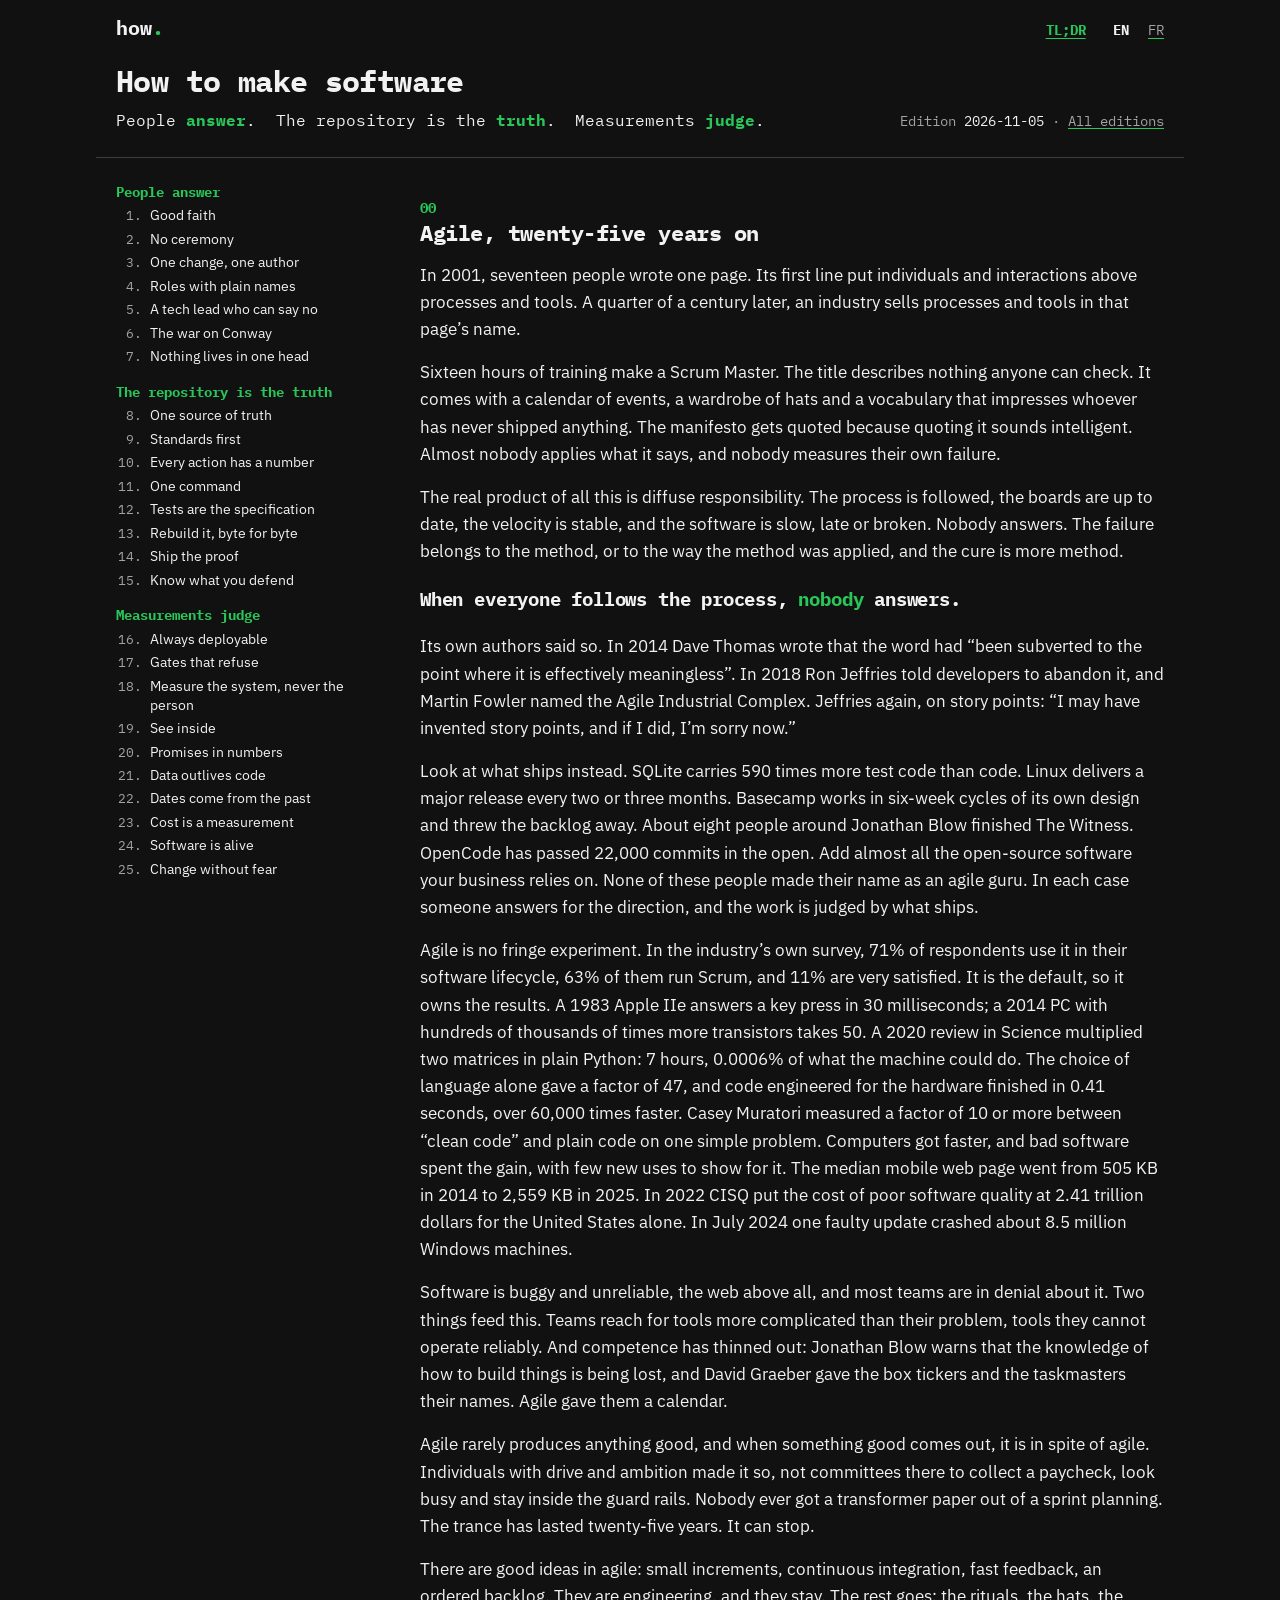
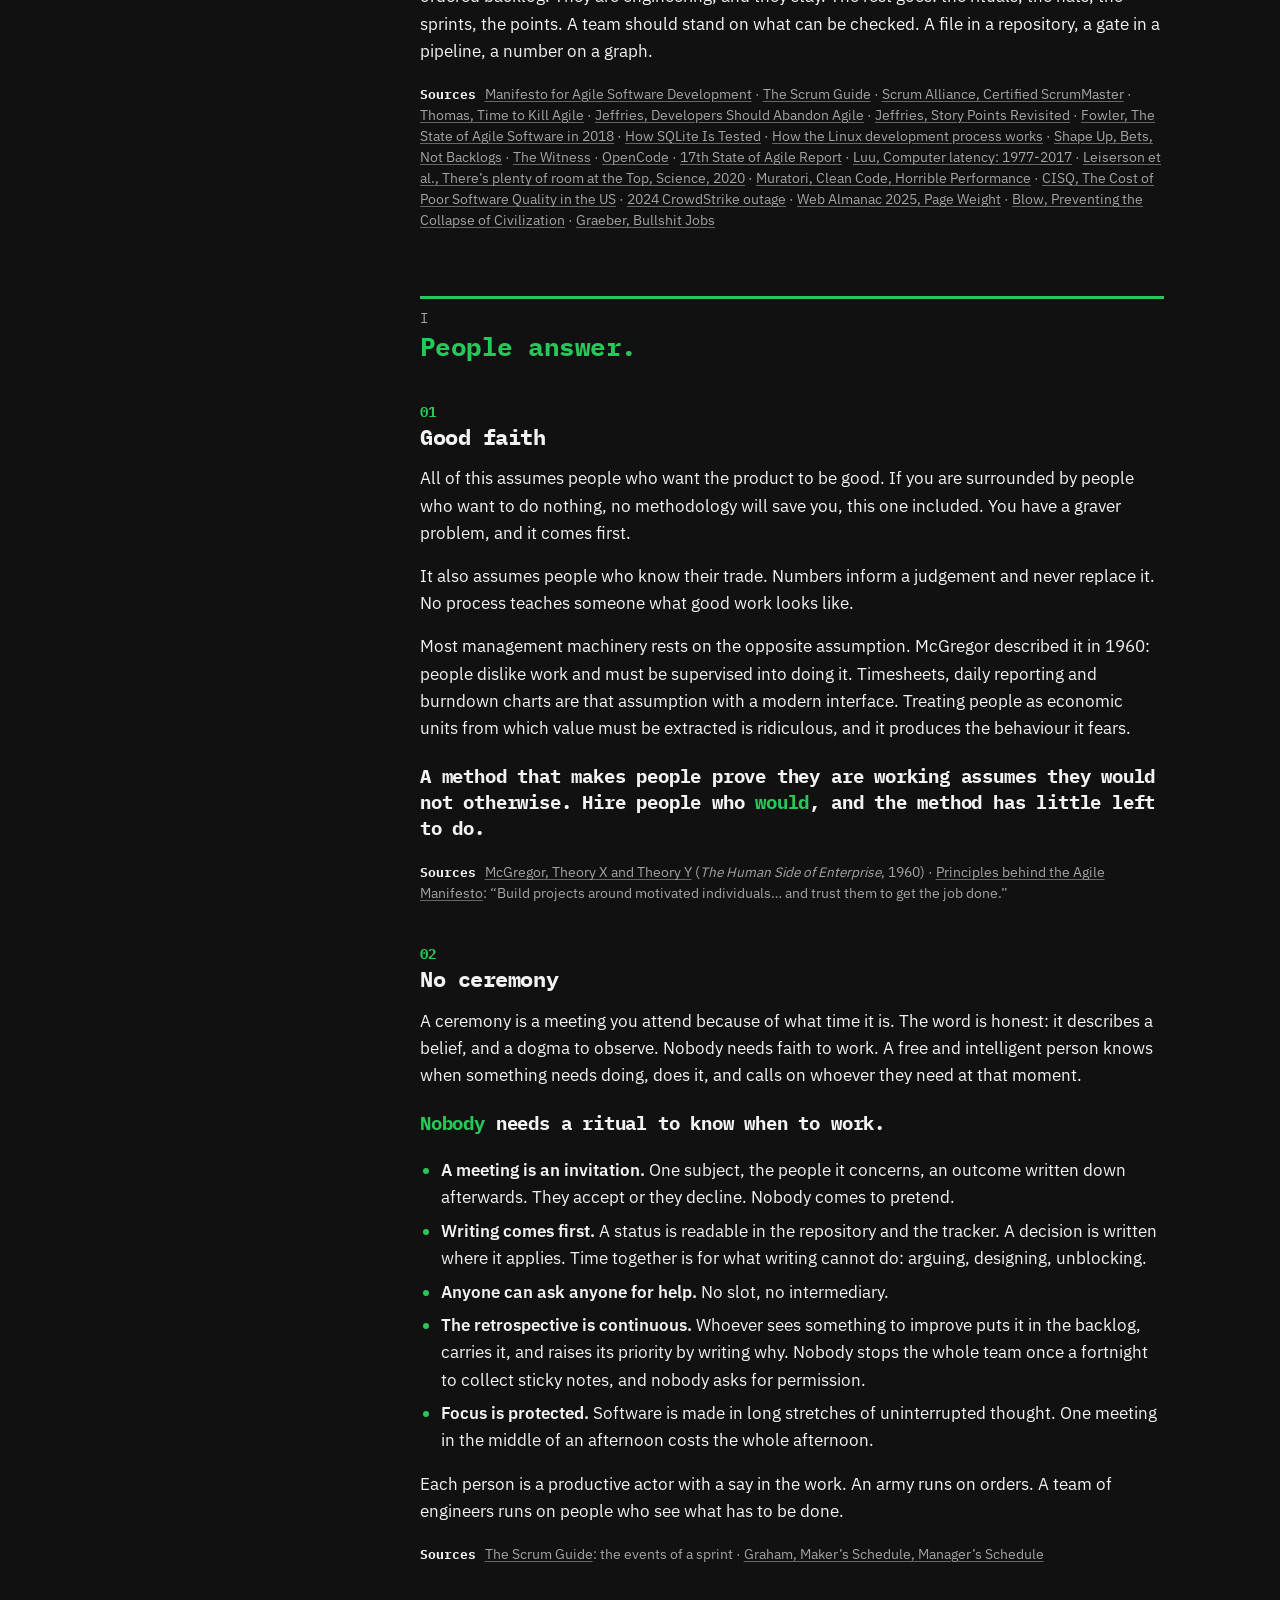
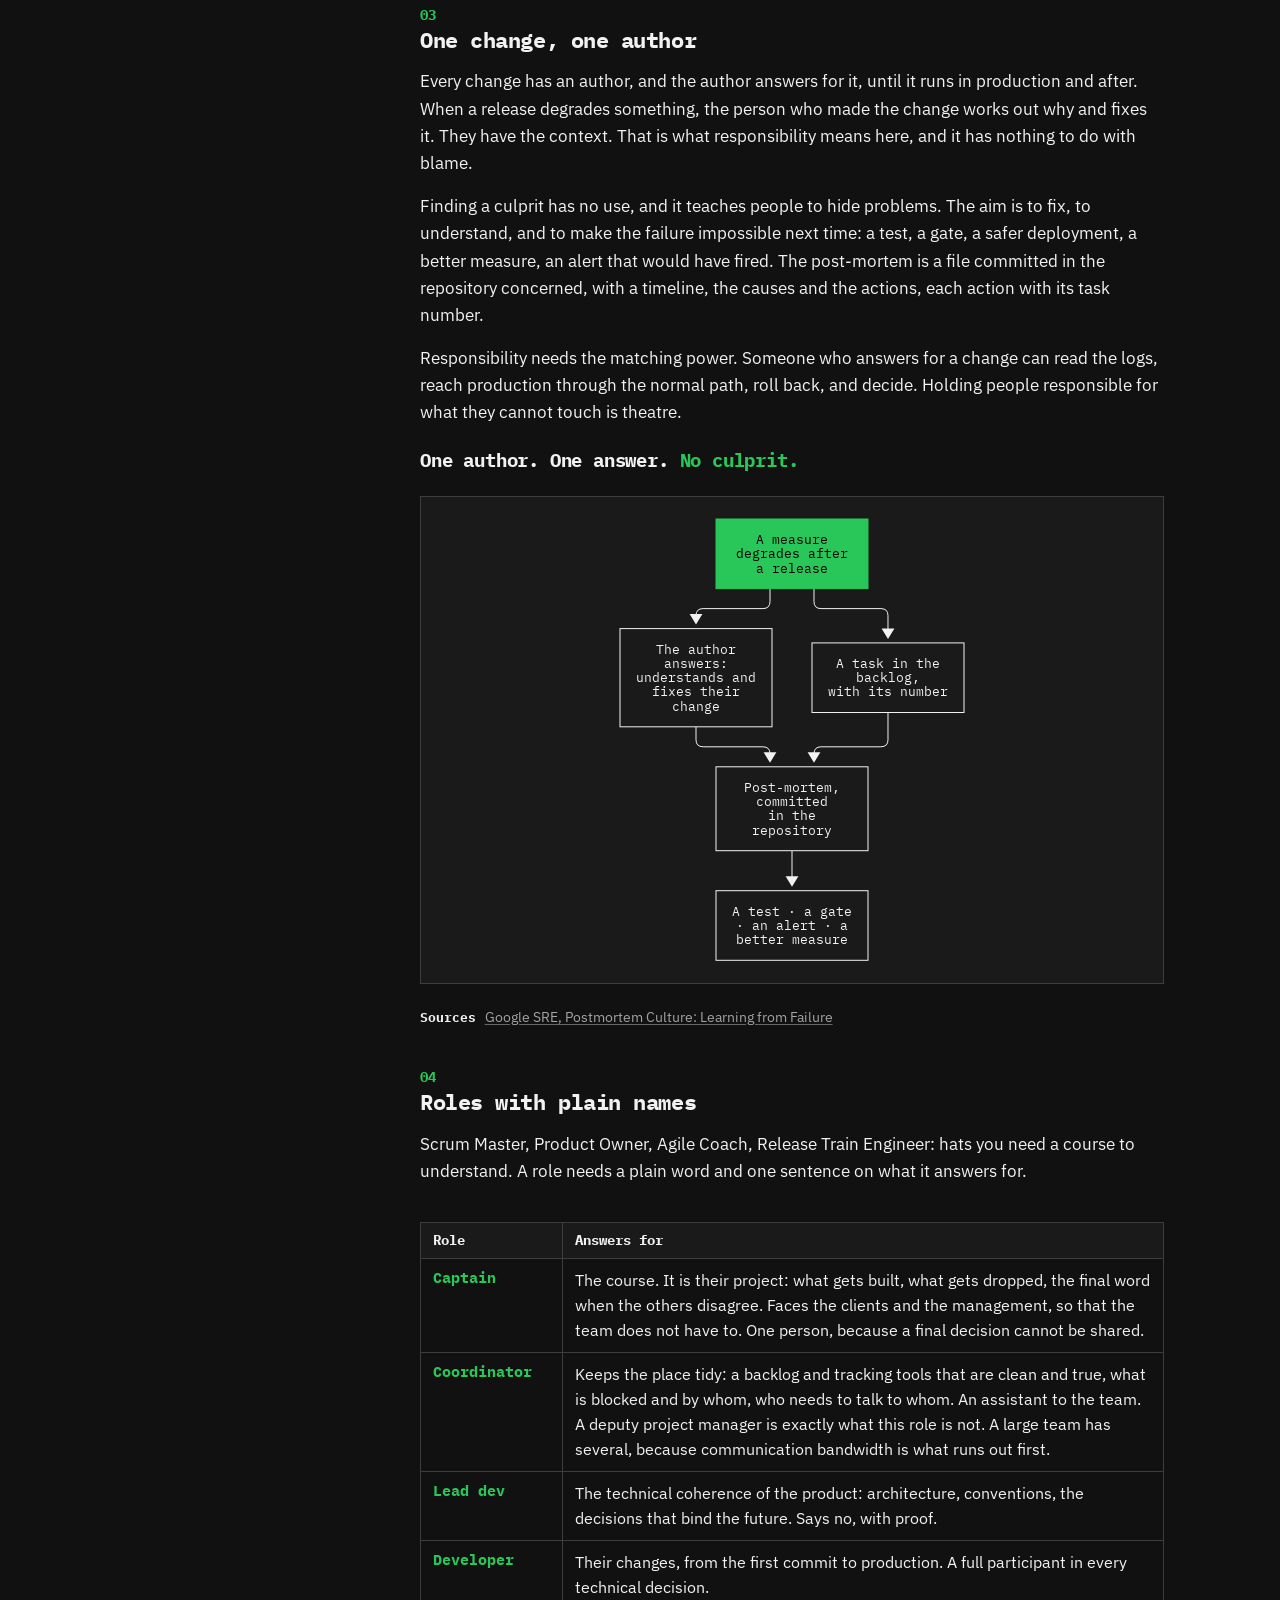
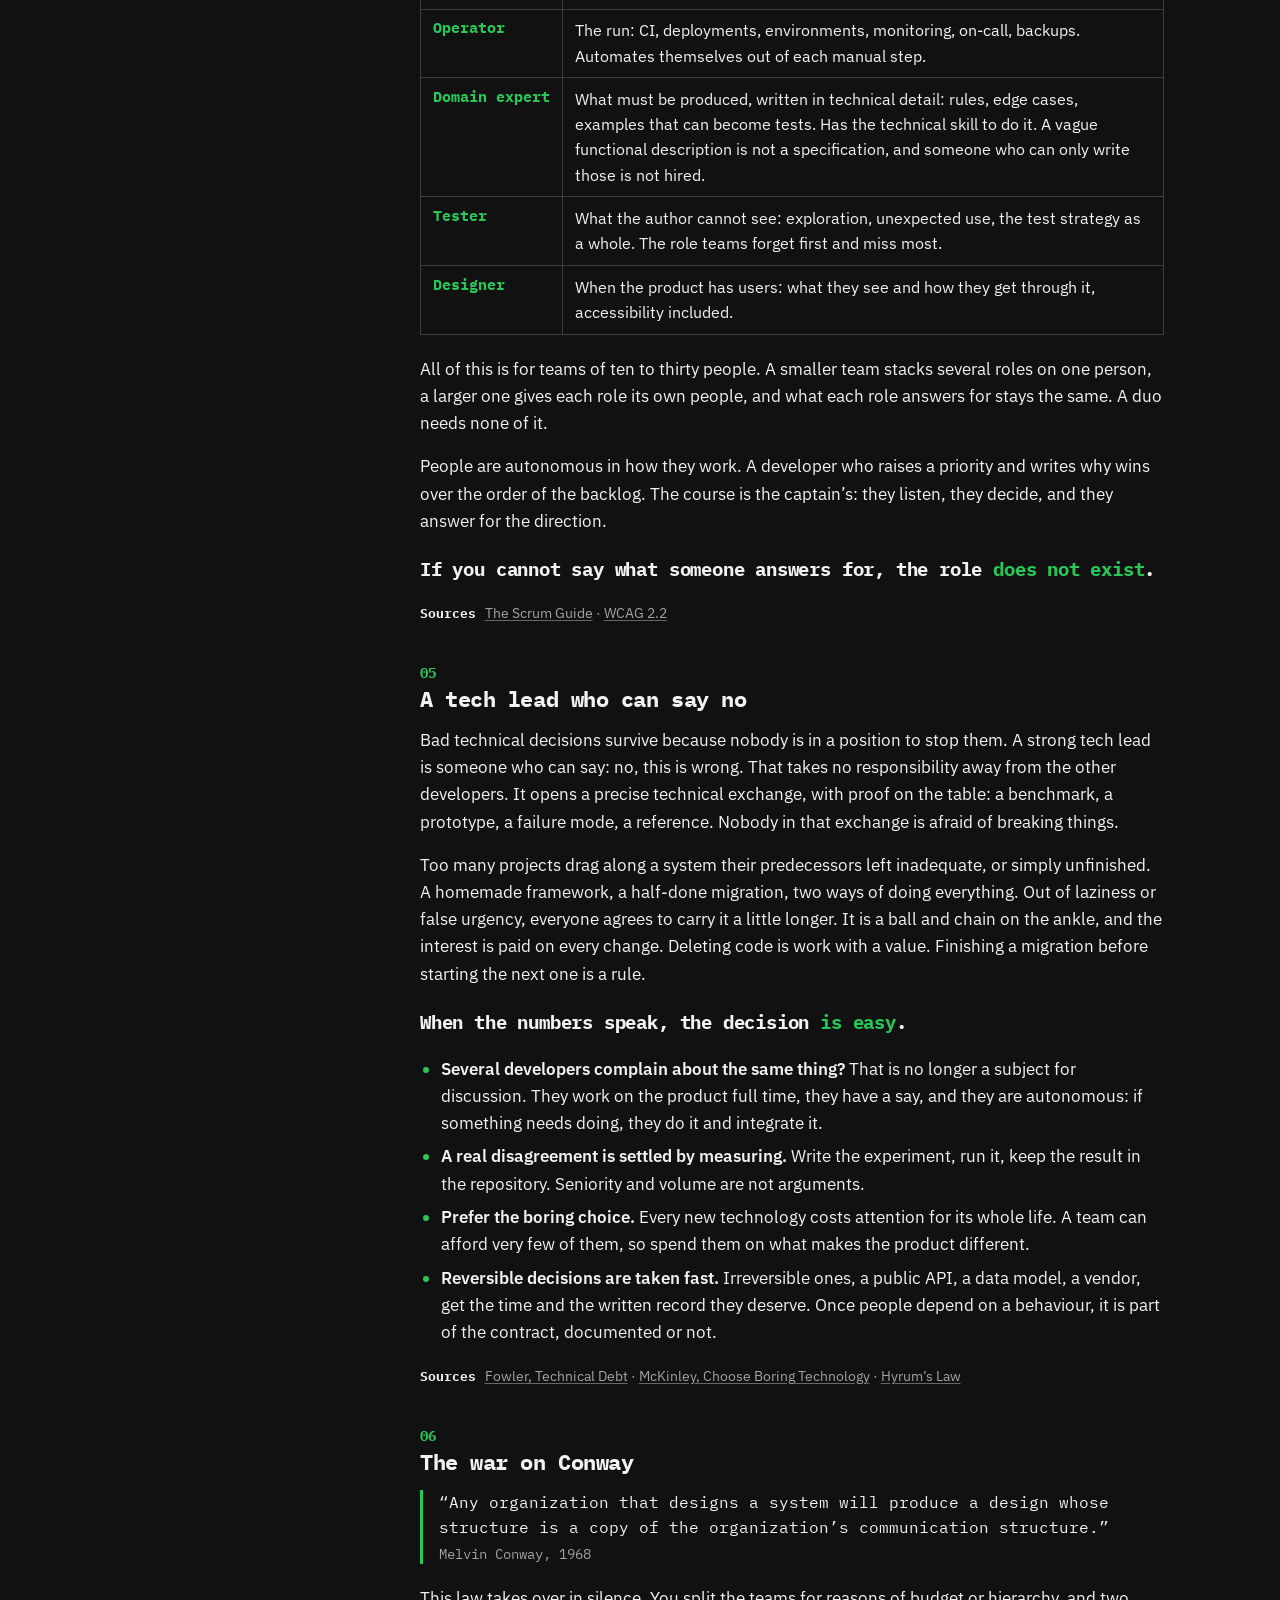
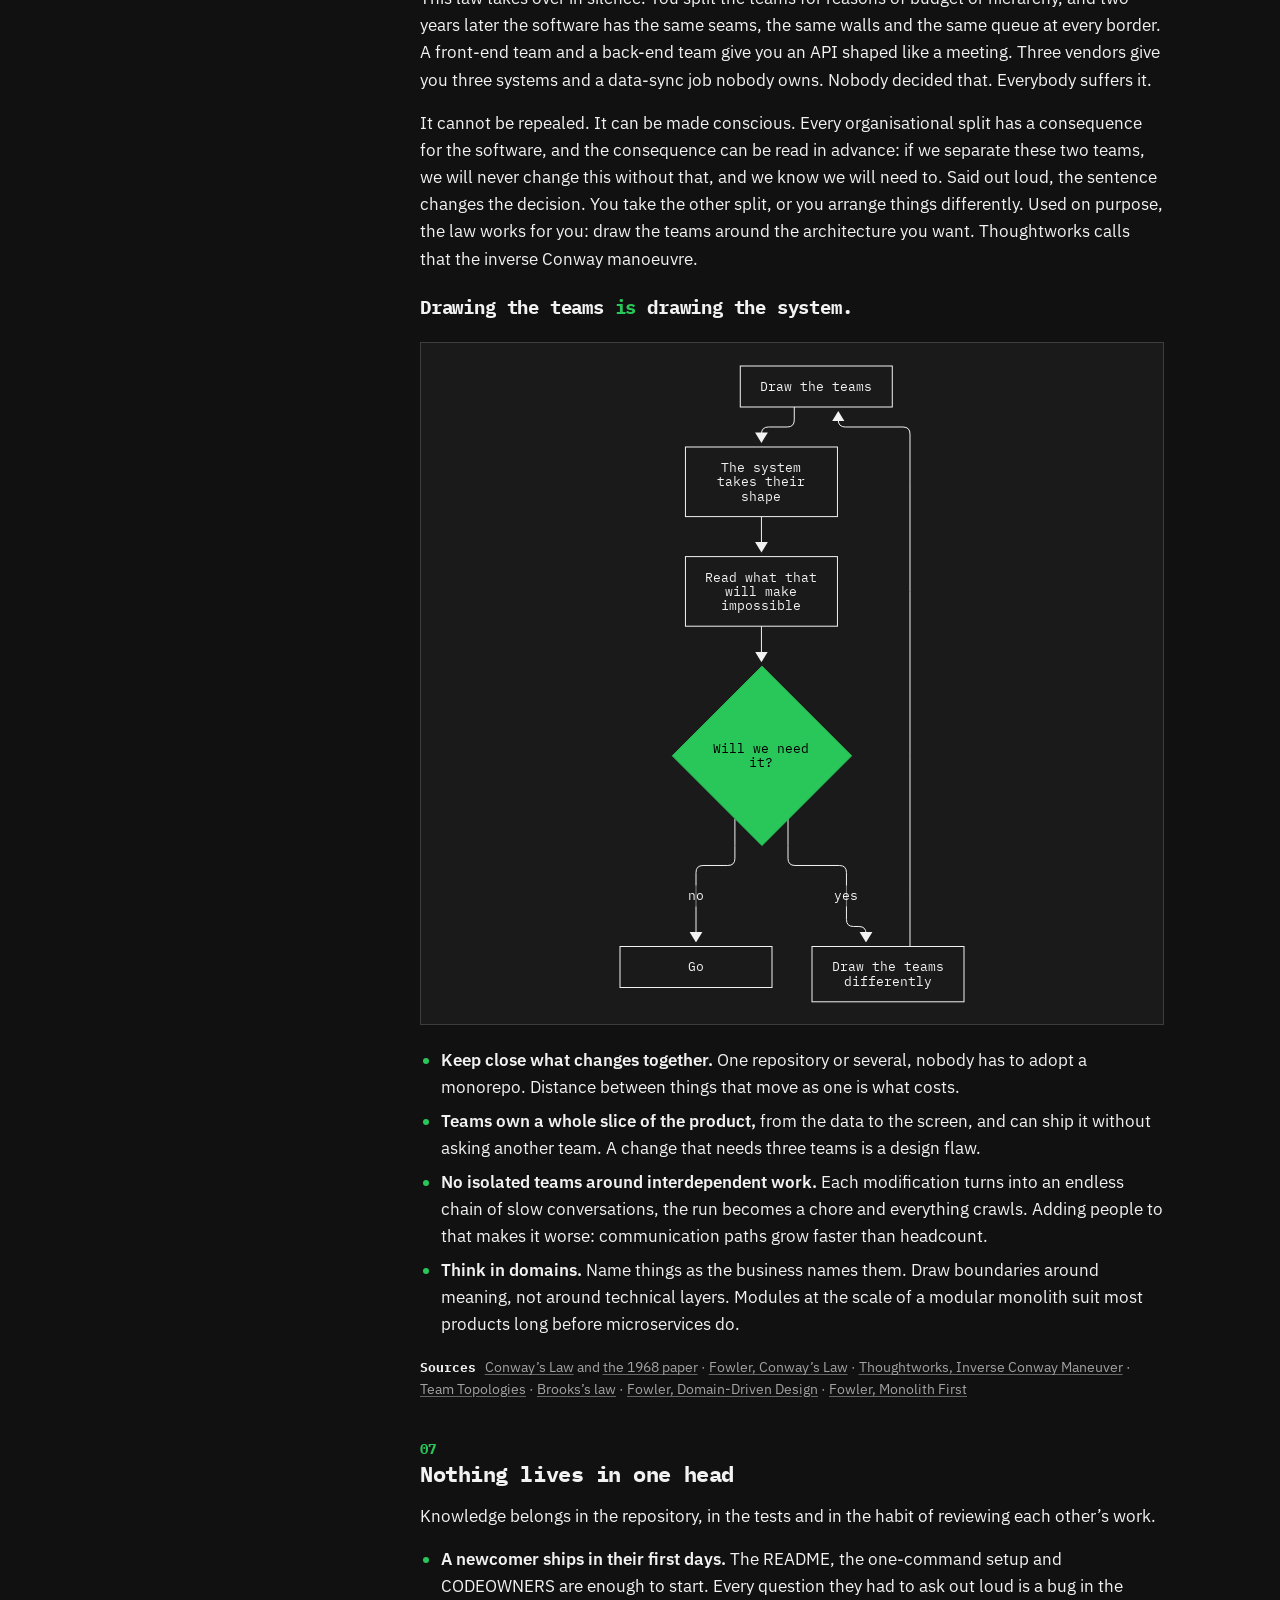
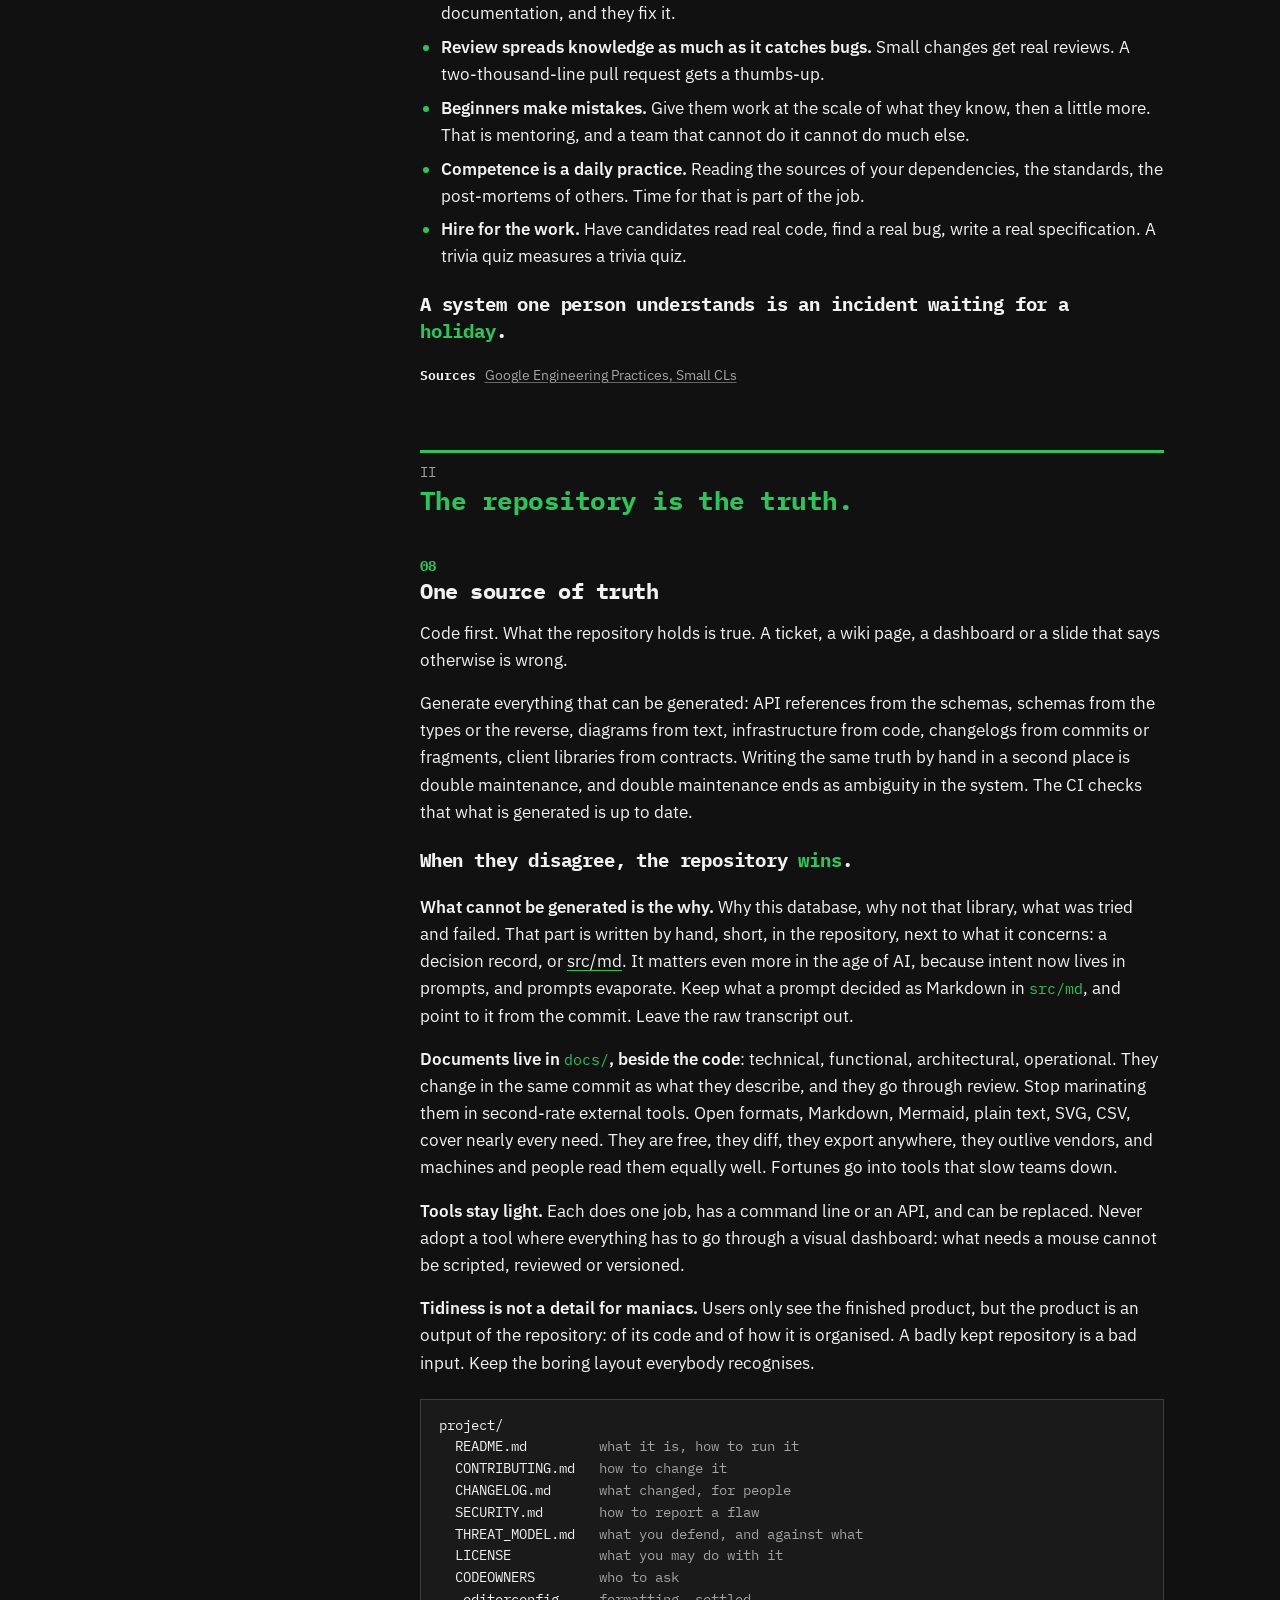
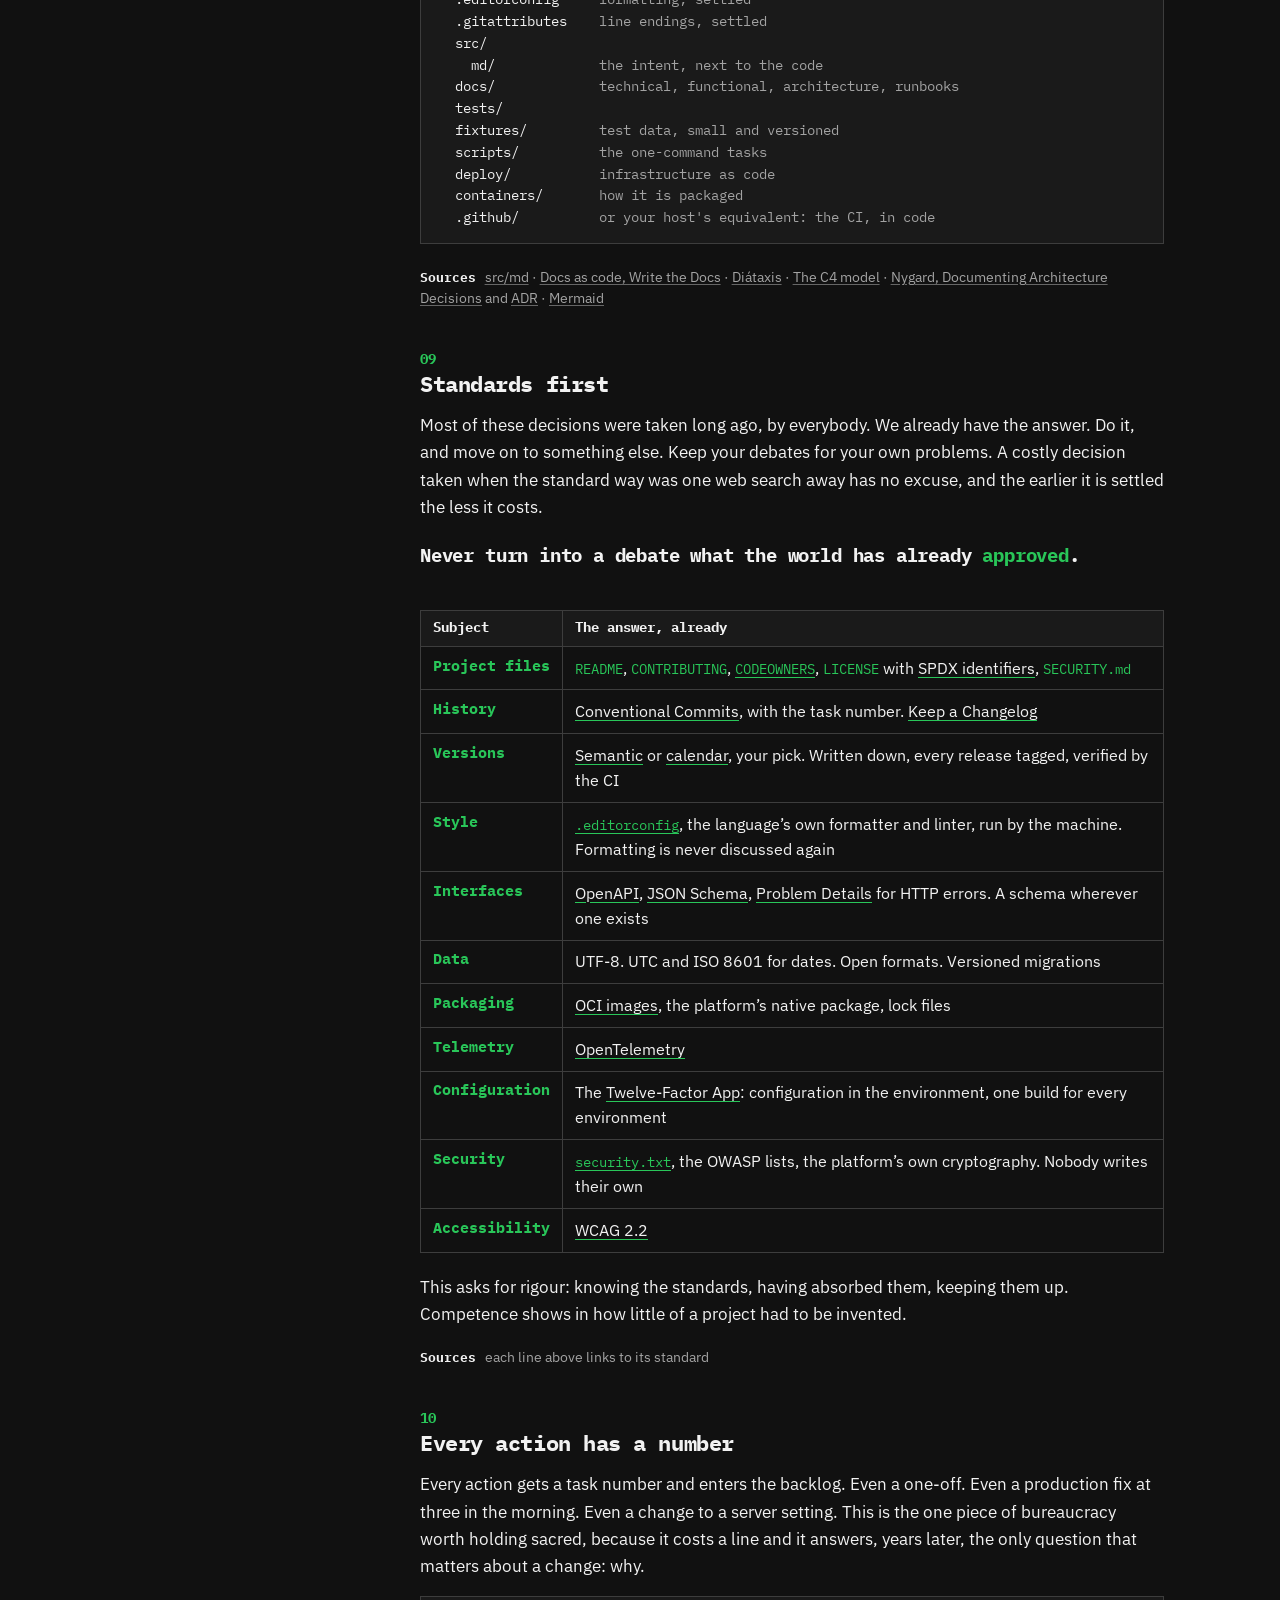
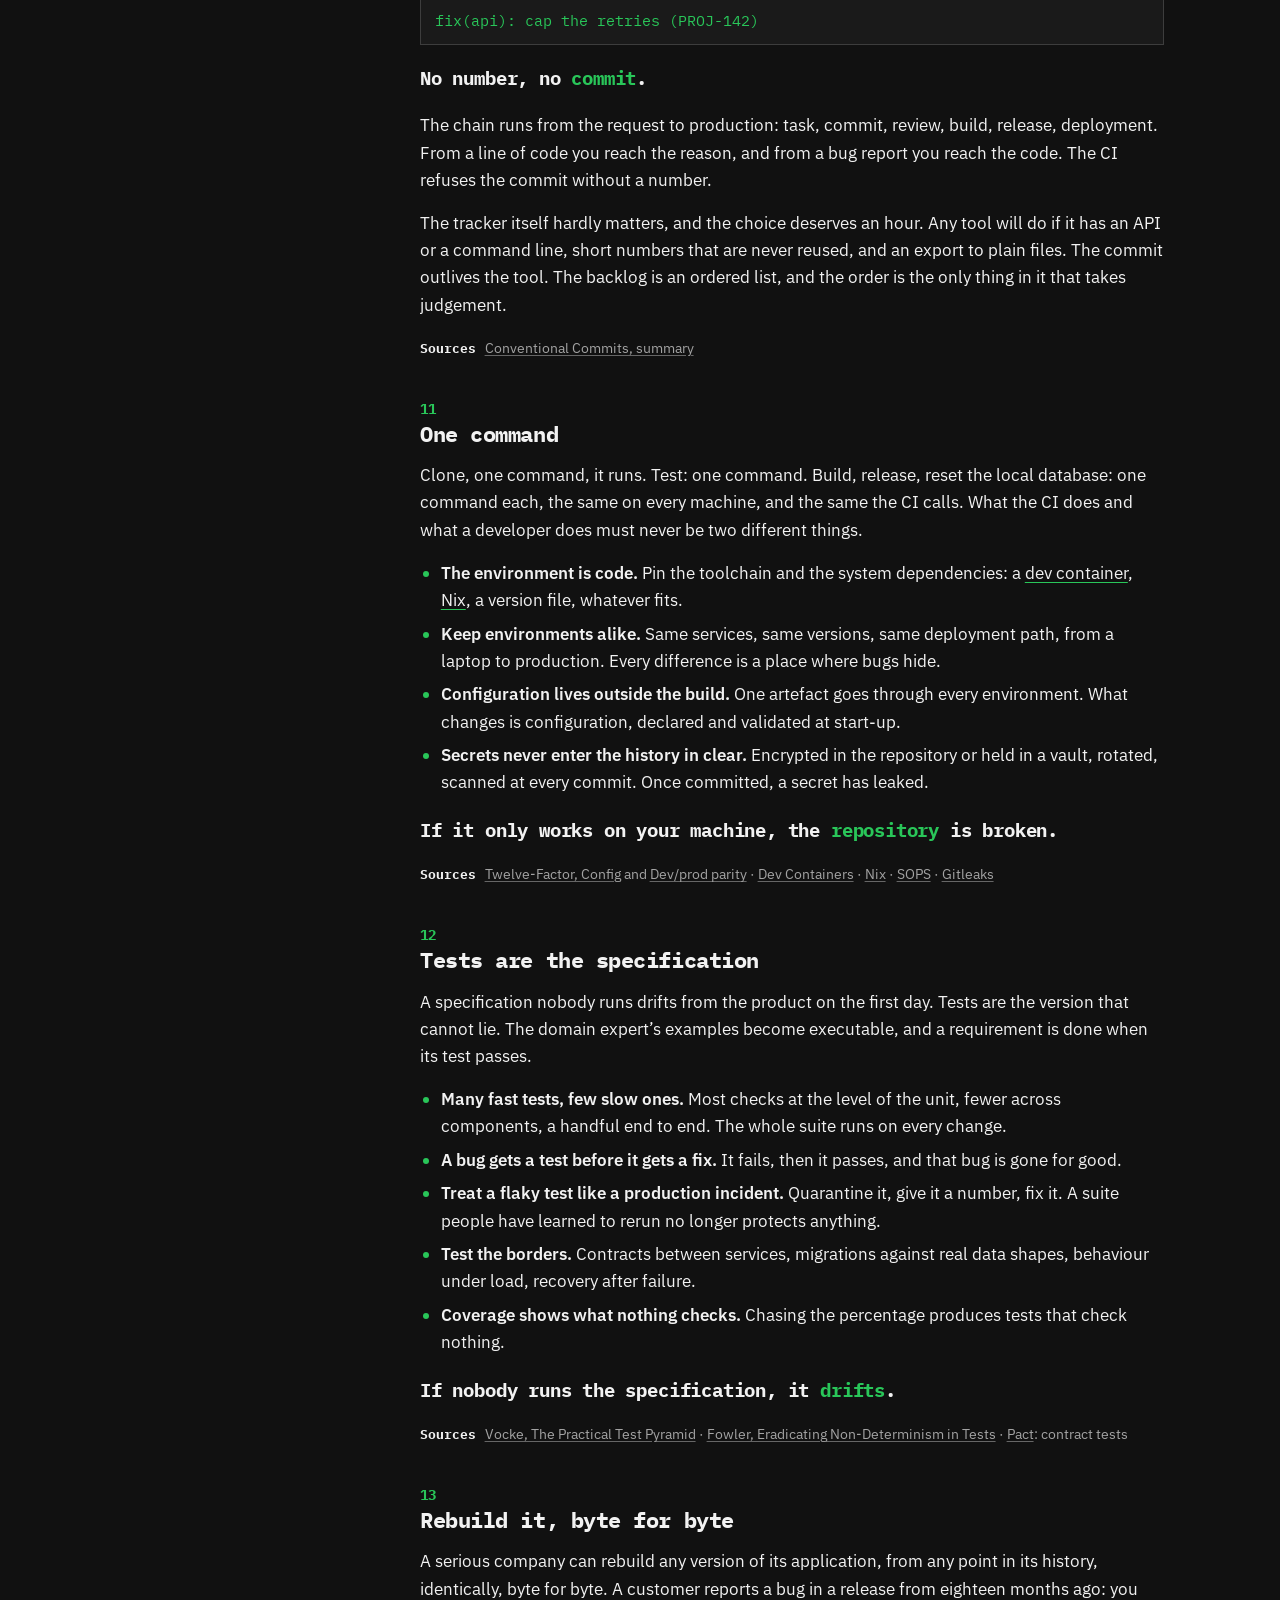
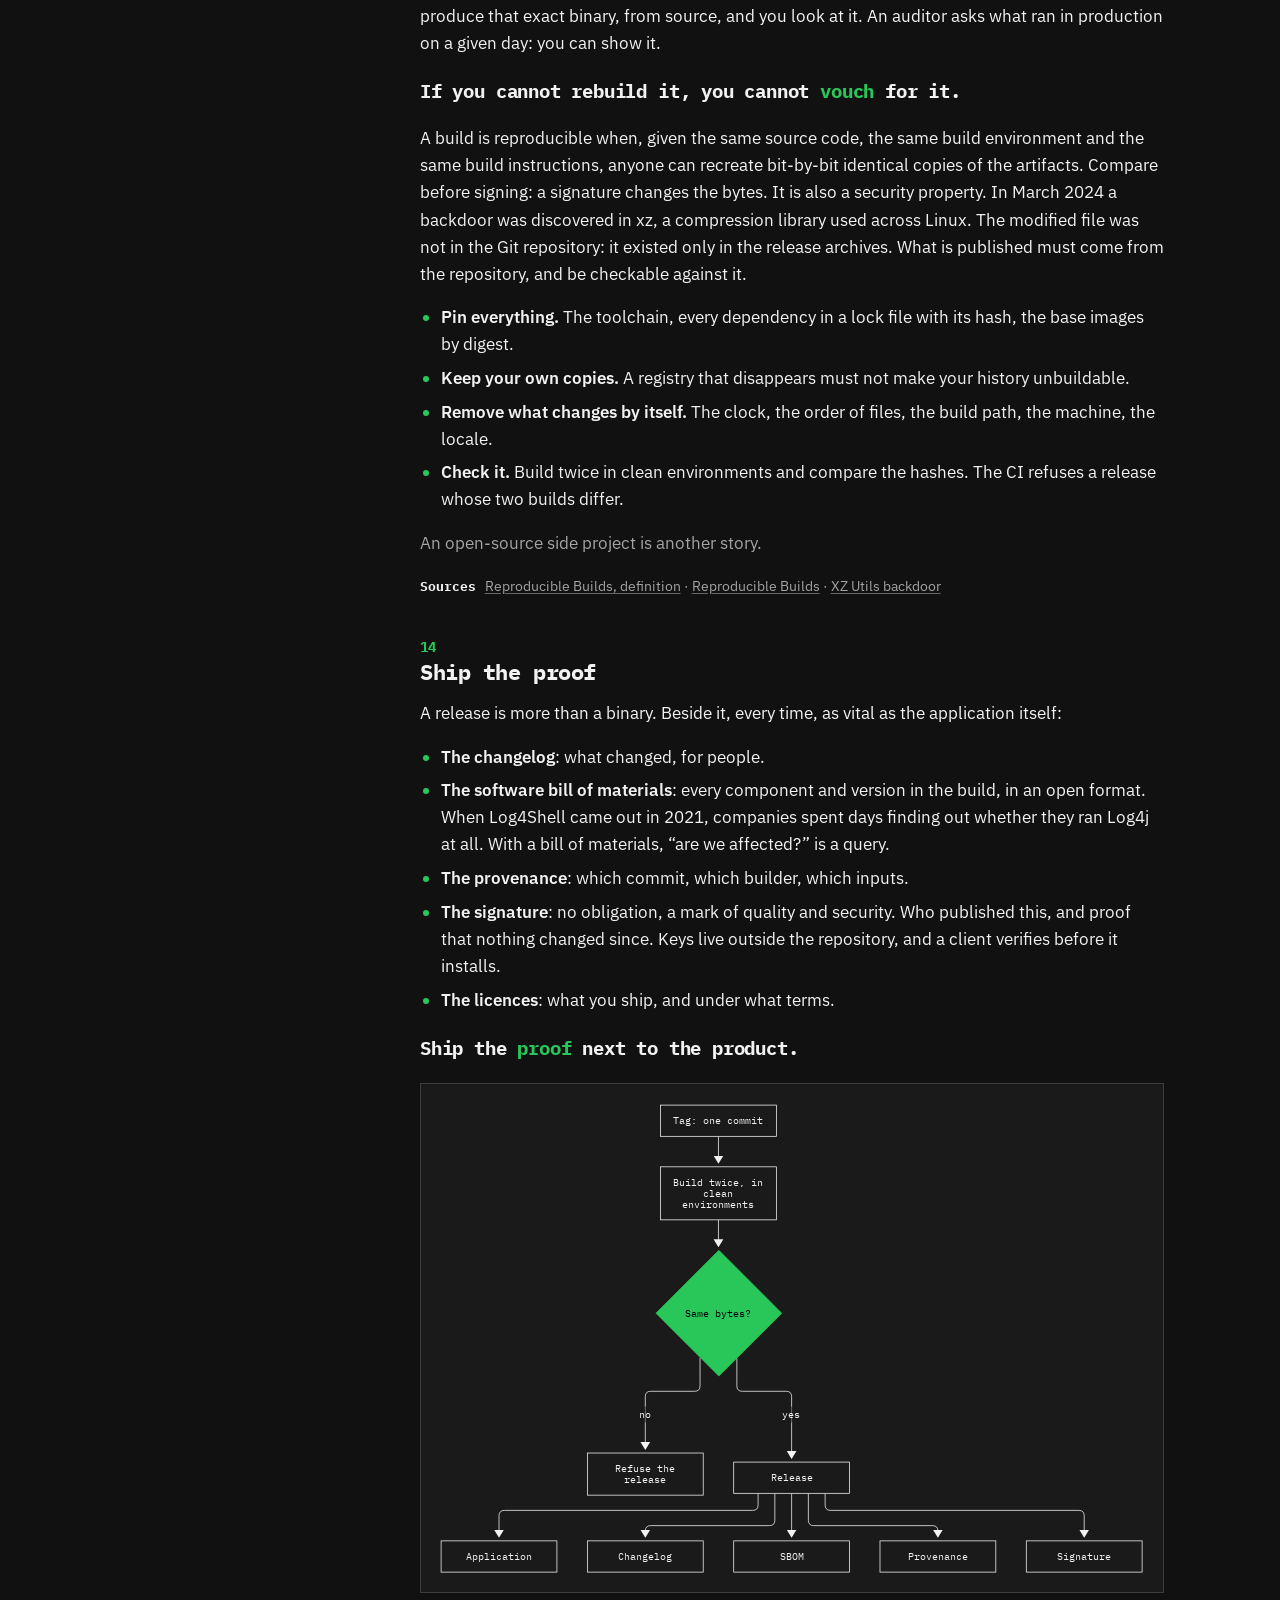
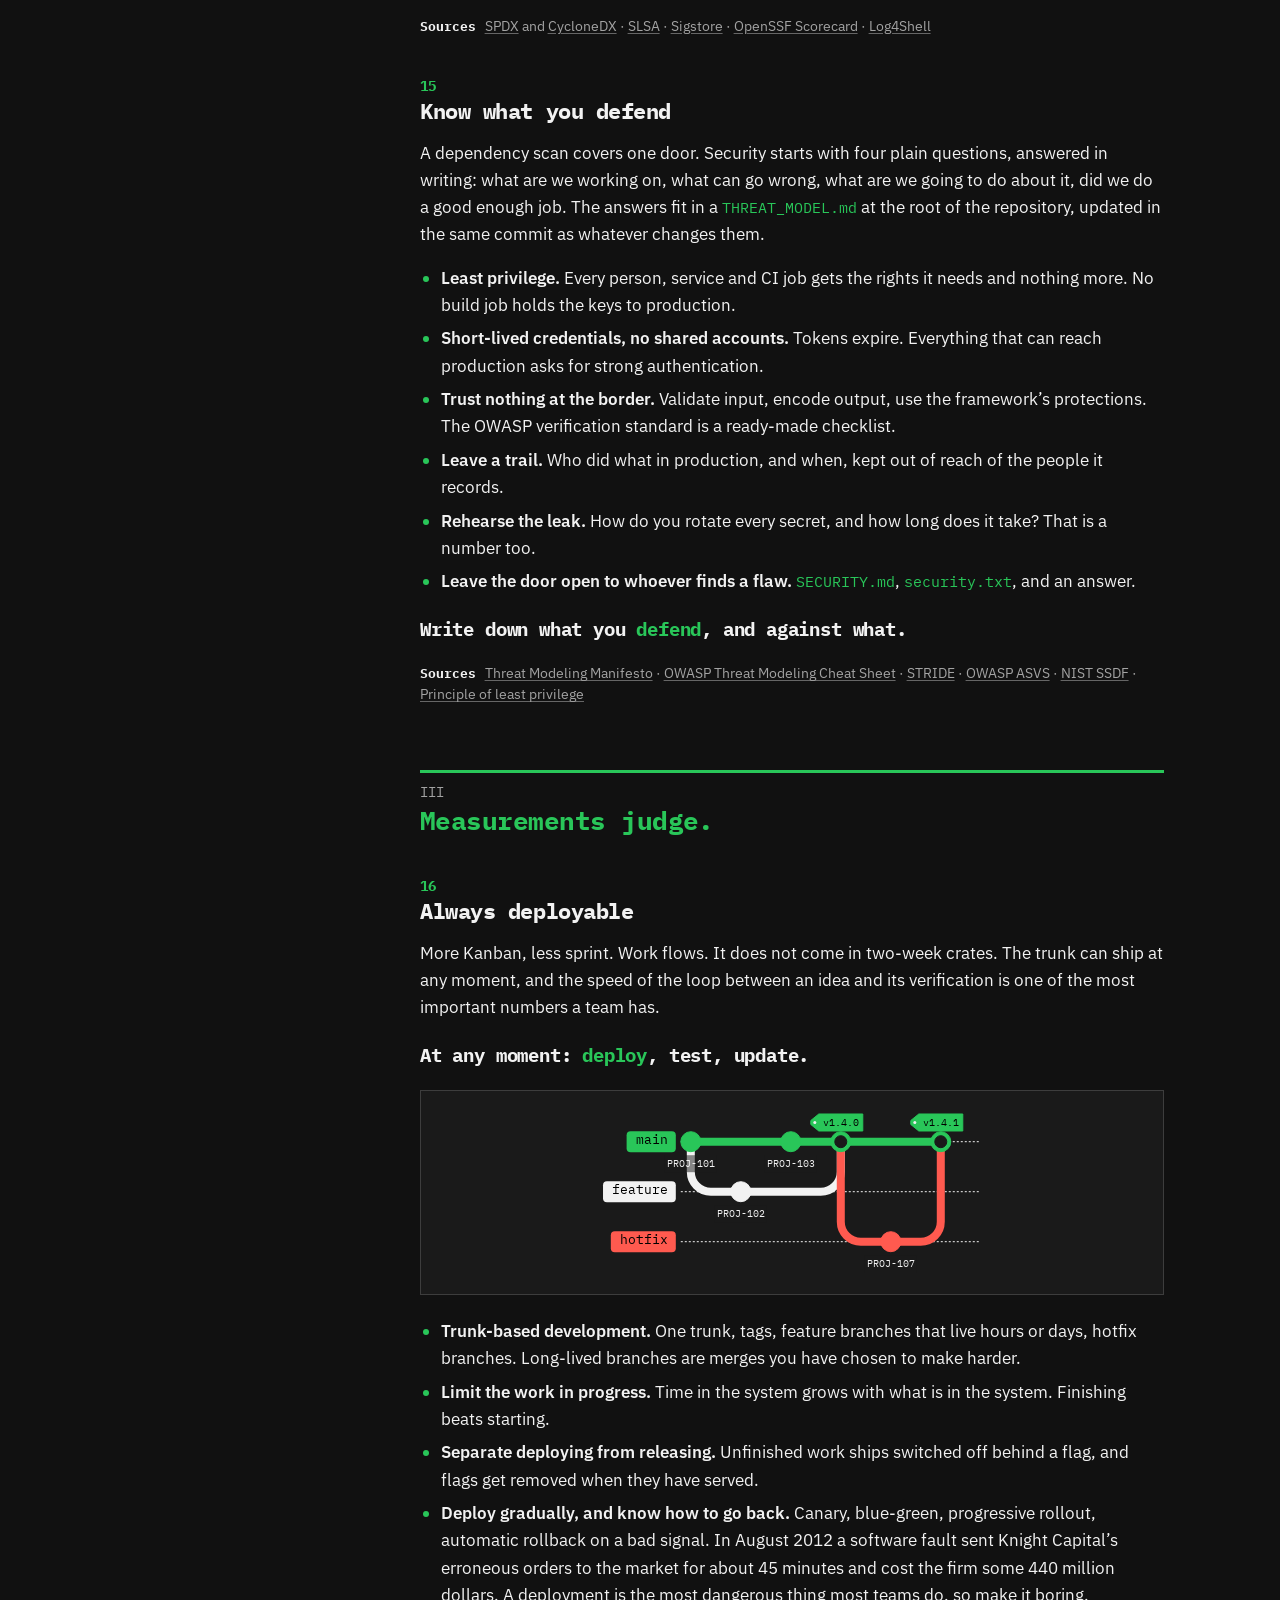
==== commit c0b80b0b: "docs: CC BY 4.0, security files, teams of ten to thirty (HOW-5, HOW-16, HOW-17)" ====
--- a/src/site/index.html
+++ b/src/site/index.html
@@ -185,7 +185,7 @@
       </tbody>
     </table>
     </div>
-    <p>All of this is for teams at medium to large scale. A smaller team stacks several roles on one person, a larger one gives each role its own people, and what each role answers for stays the same. A duo needs none of it.</p>
+    <p>All of this is for teams of ten to thirty people. A smaller team stacks several roles on one person, a larger one gives each role its own people, and what each role answers for stays the same. A duo needs none of it.</p>
     <p>People are autonomous in how they work. A developer who raises a priority and writes why wins over the order of the backlog. The course is the captain&rsquo;s: they listen, they decide, and they answer for the direction.</p>
     <p class="say">If you cannot say what someone answers for, the role <em>does not exist</em>.</p>
     <p class="src"><b>Sources</b>
@@ -708,7 +708,7 @@
 
 <footer>
   <p>how. by Sacha Froment &middot; <a href="https://froment.software">Froment Software</a></p>
-  <p>&copy; 2026 Sacha Froment &middot; <a href="archive/">All editions</a></p>
+  <p>&copy; 2026 Sacha Froment &middot; <a href="https://creativecommons.org/licenses/by/4.0/">CC BY 4.0</a> &middot; <a href="archive/">All editions</a></p>
 </footer>
 
 <script src="toc.js"></script>
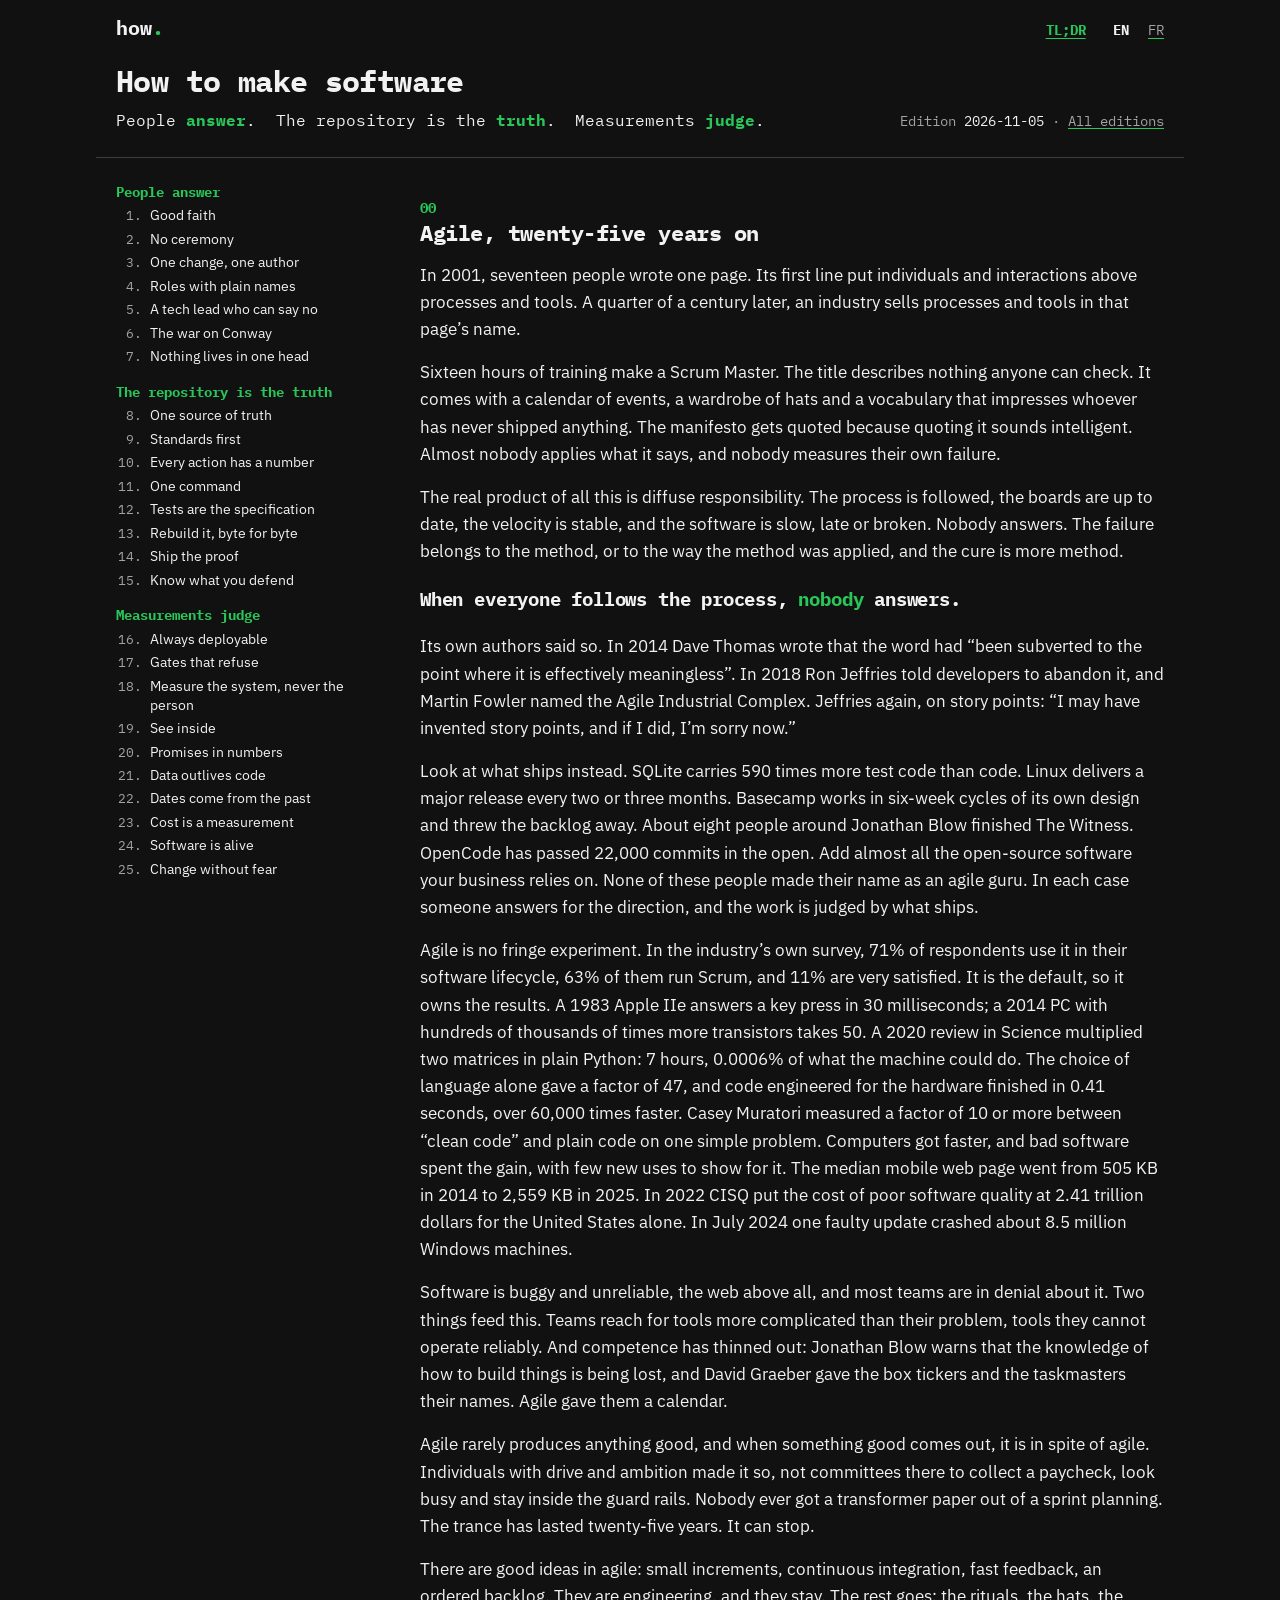
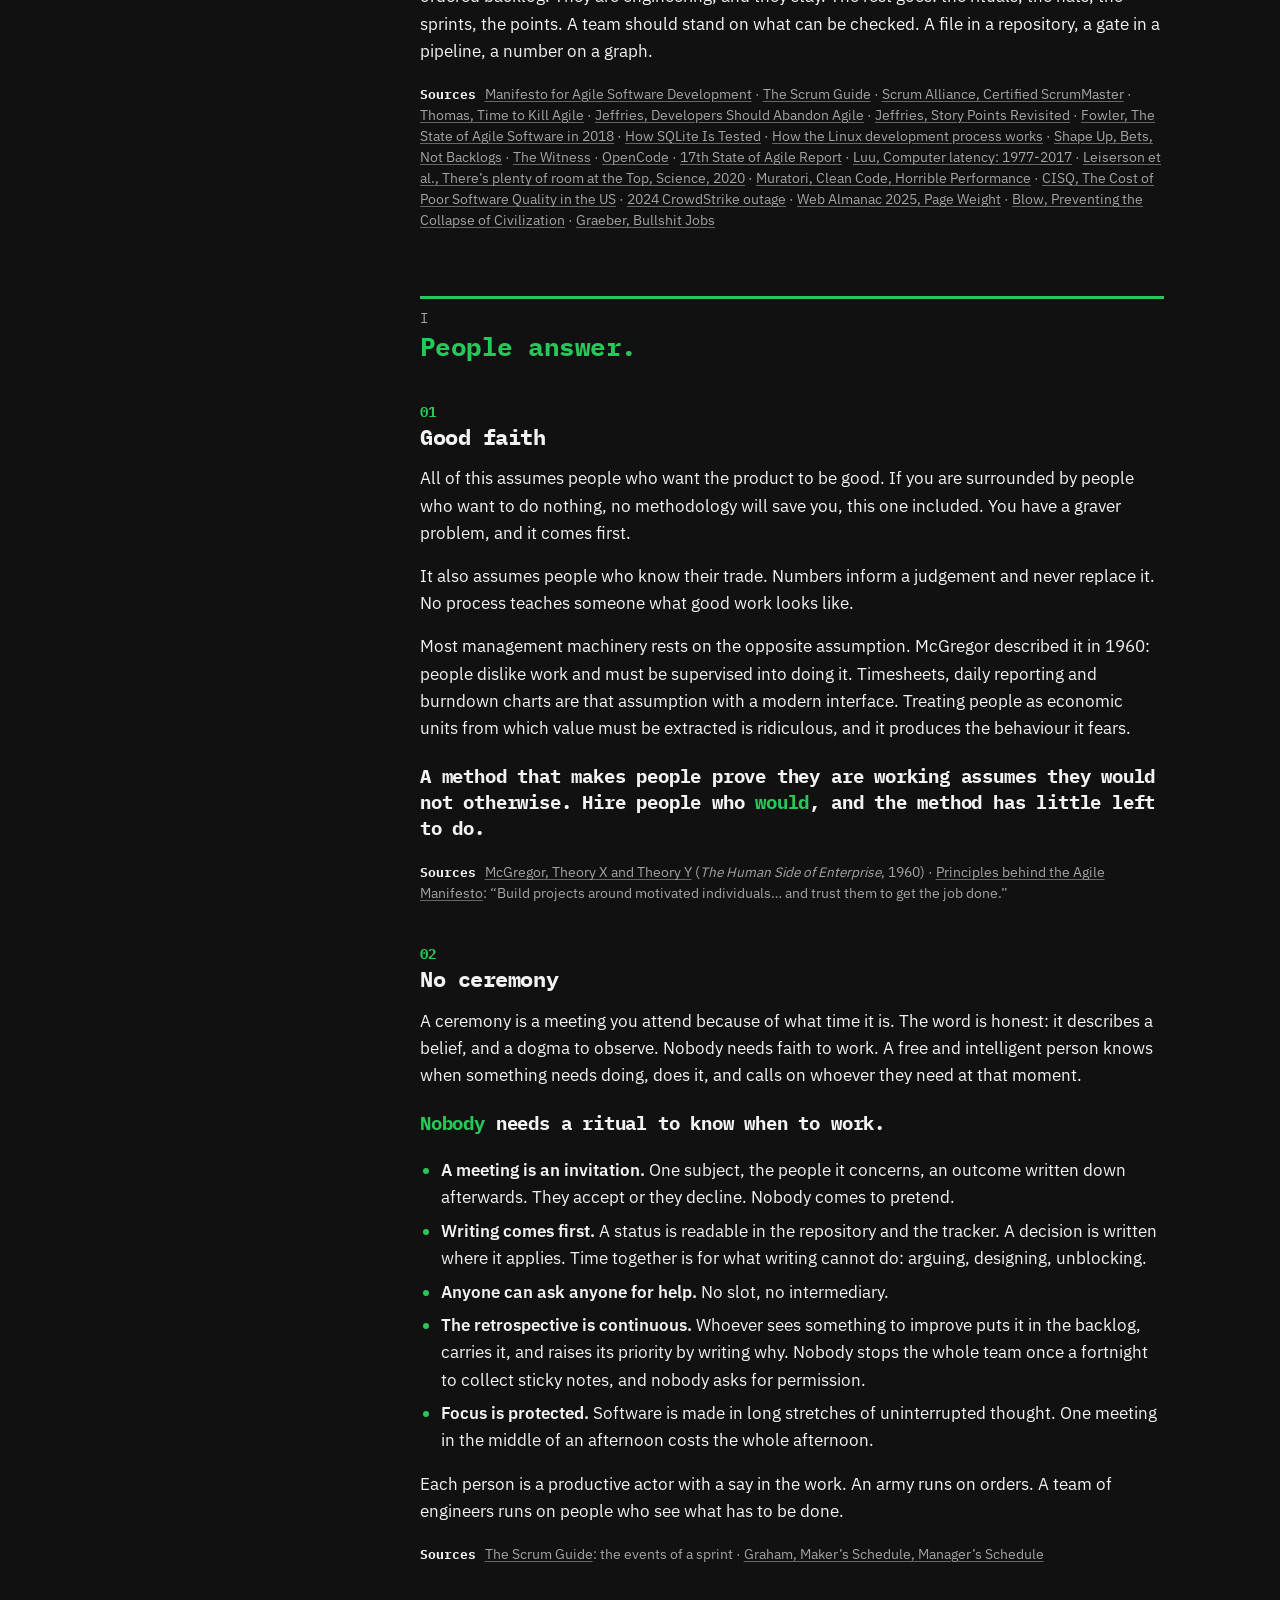
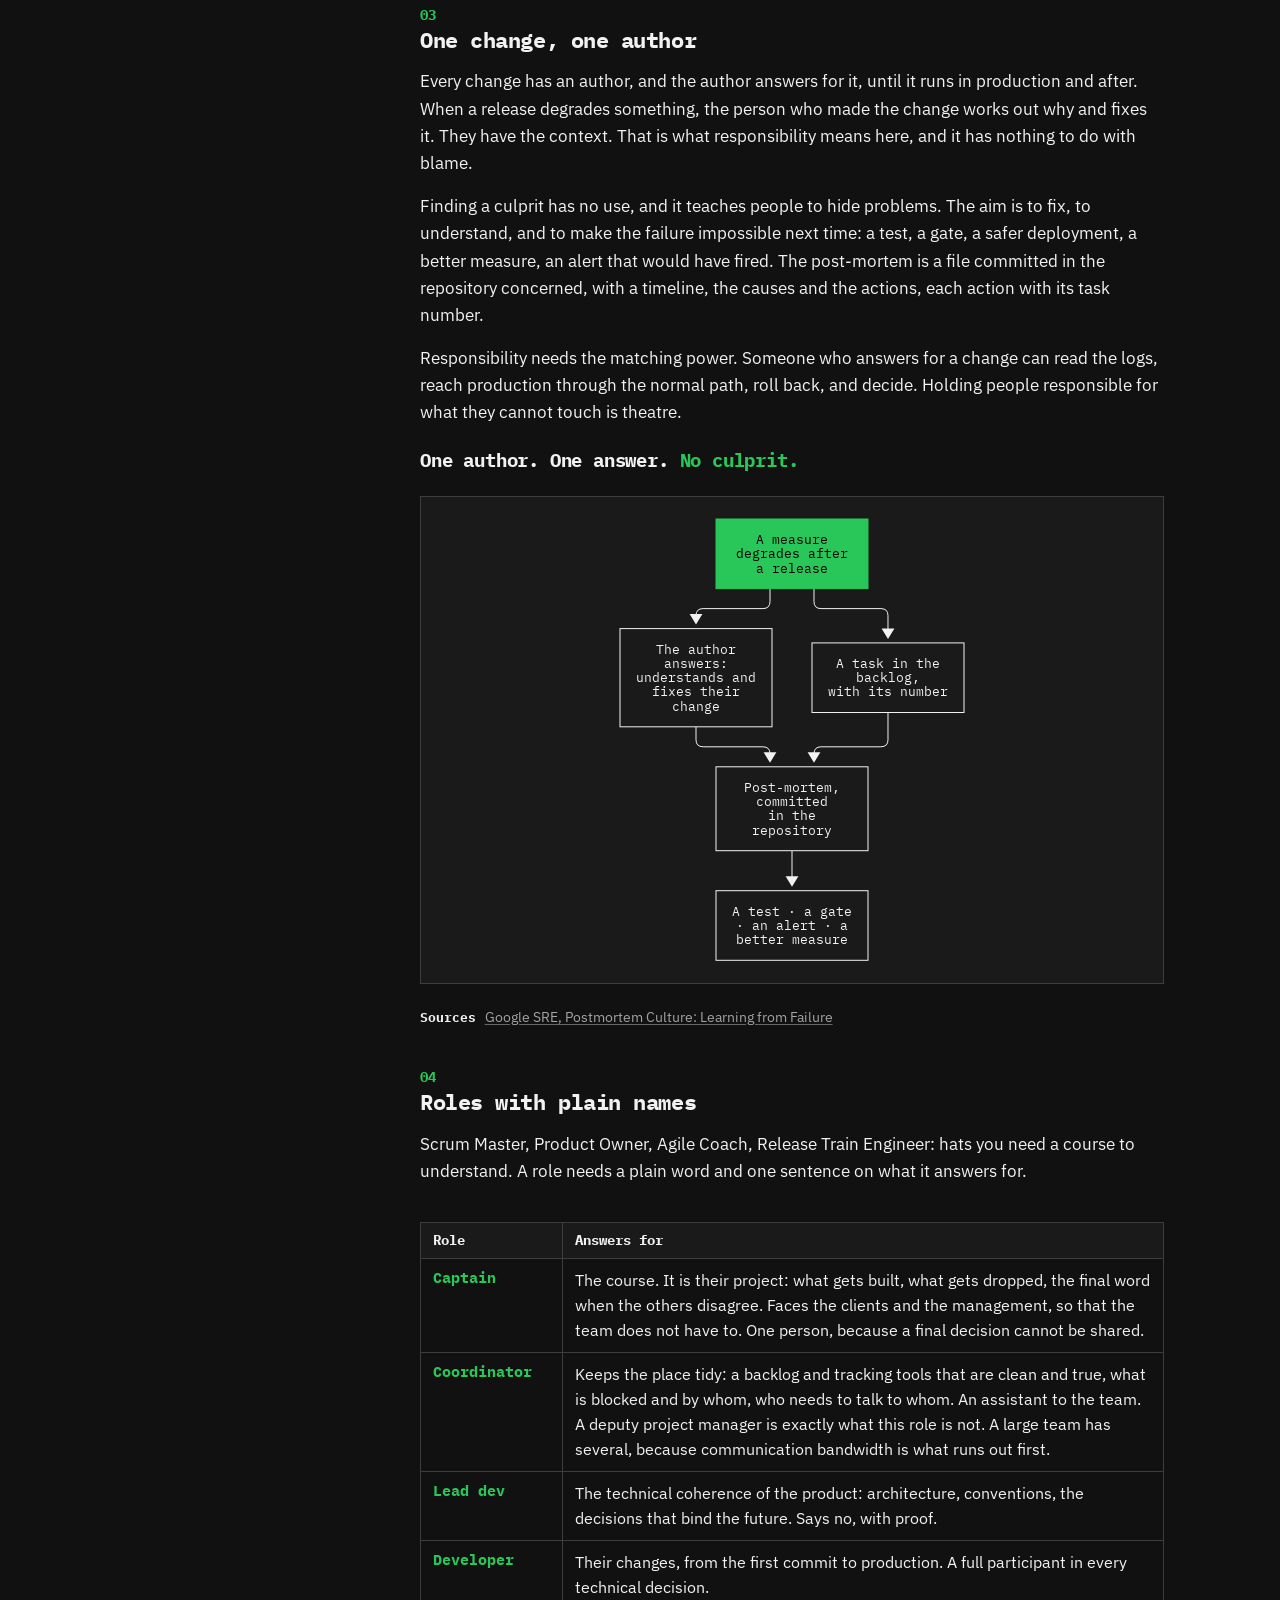
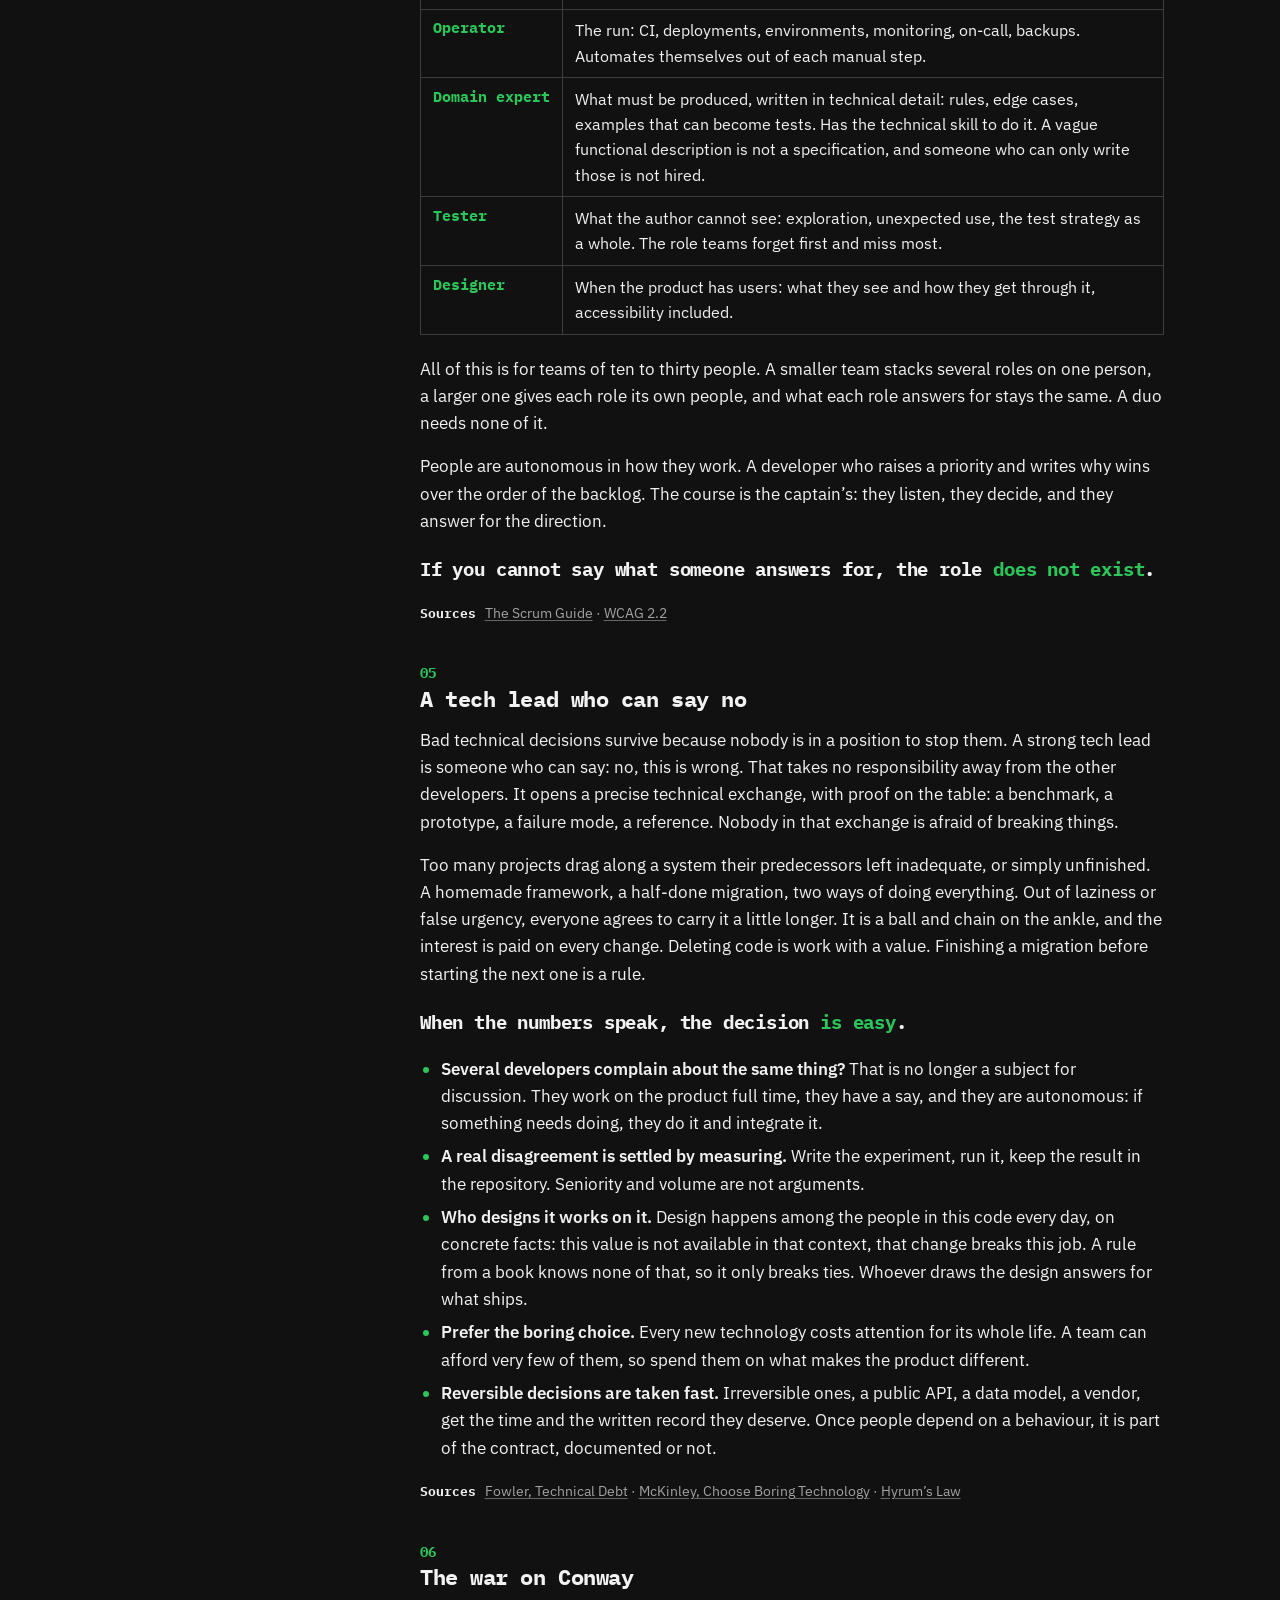
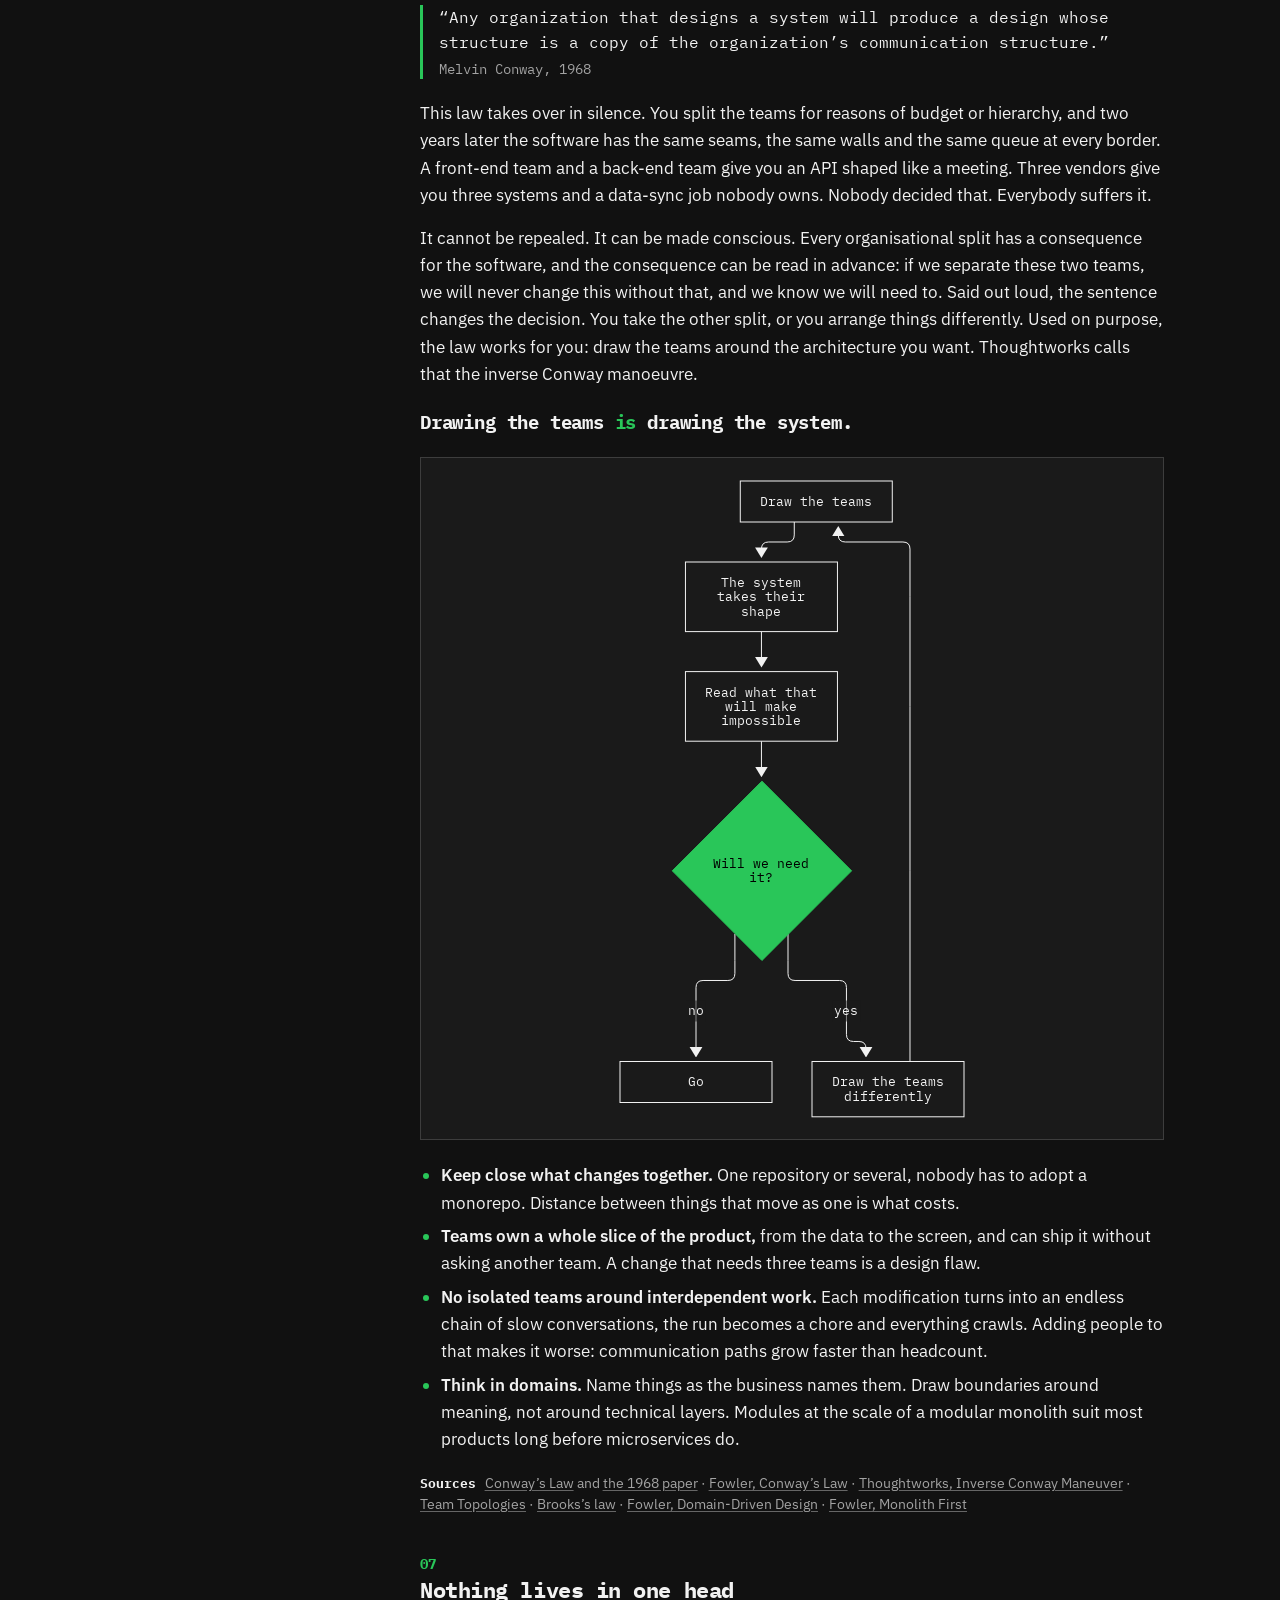
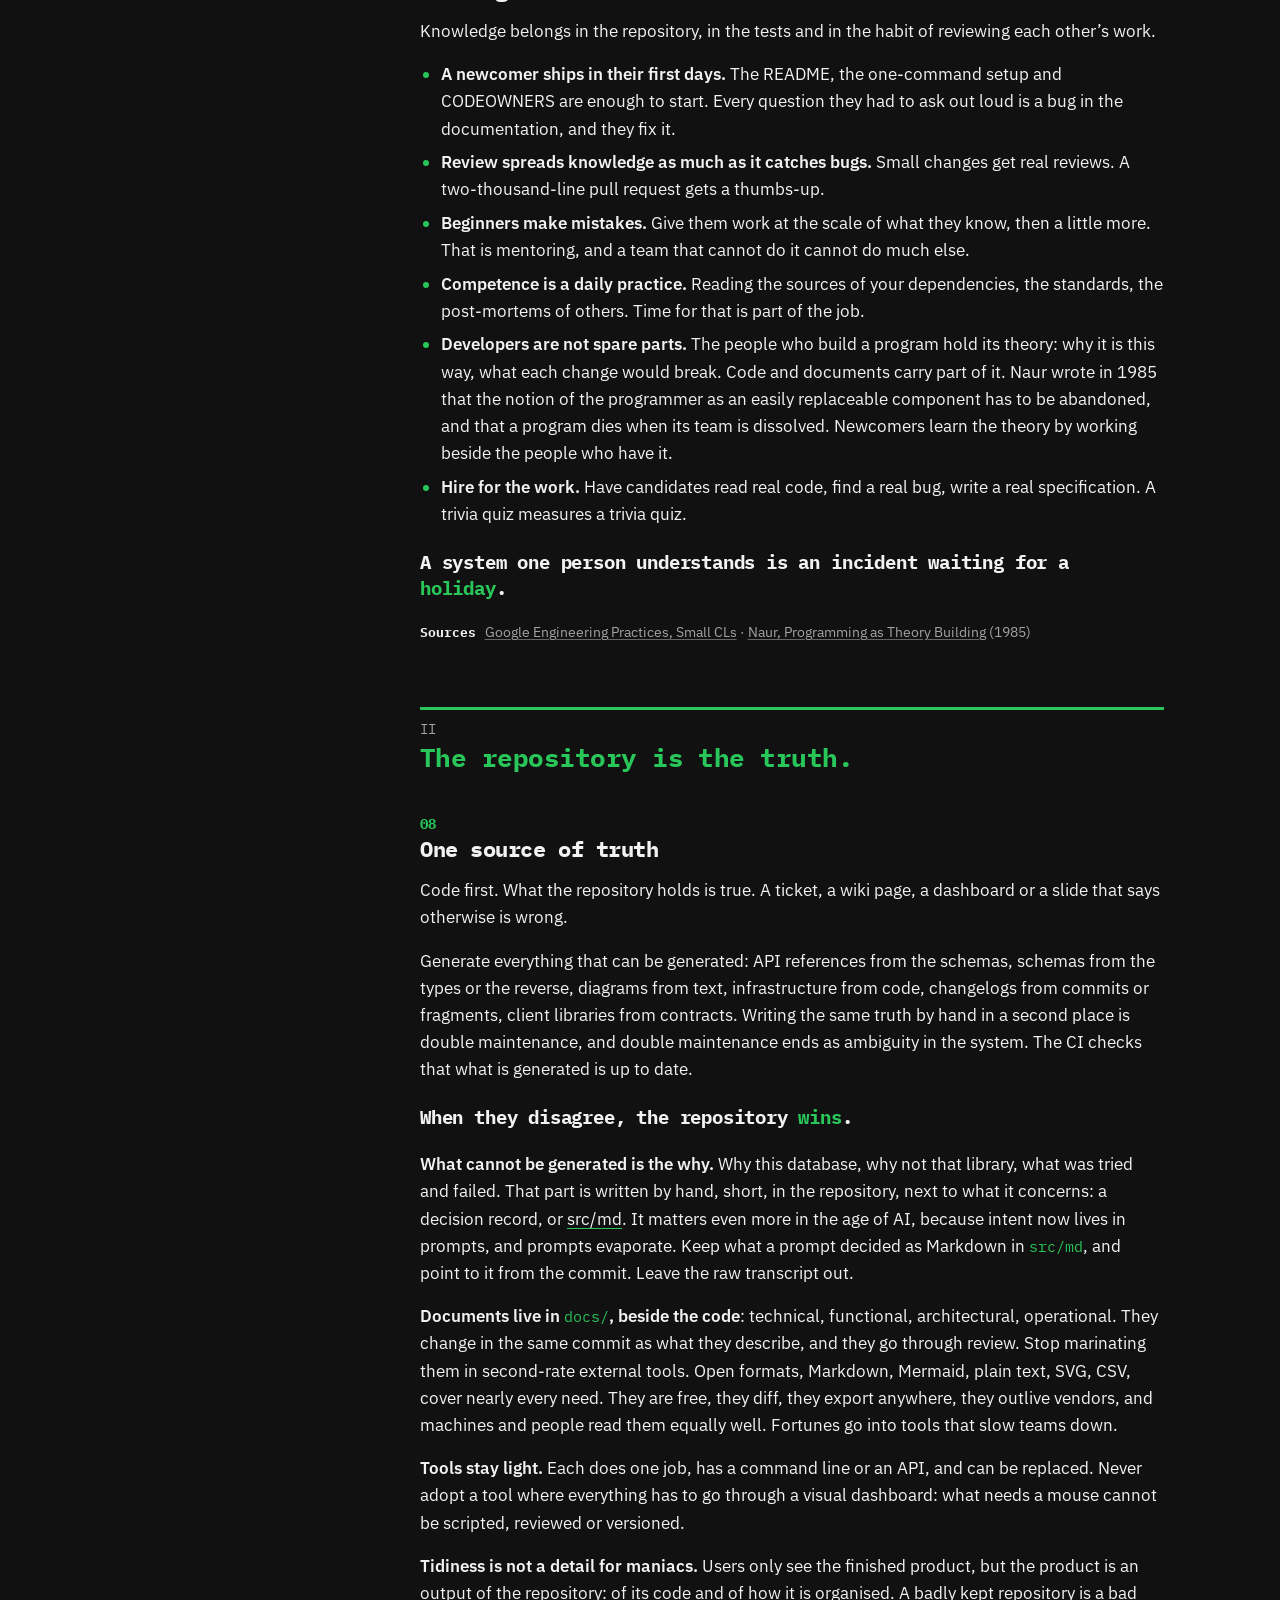
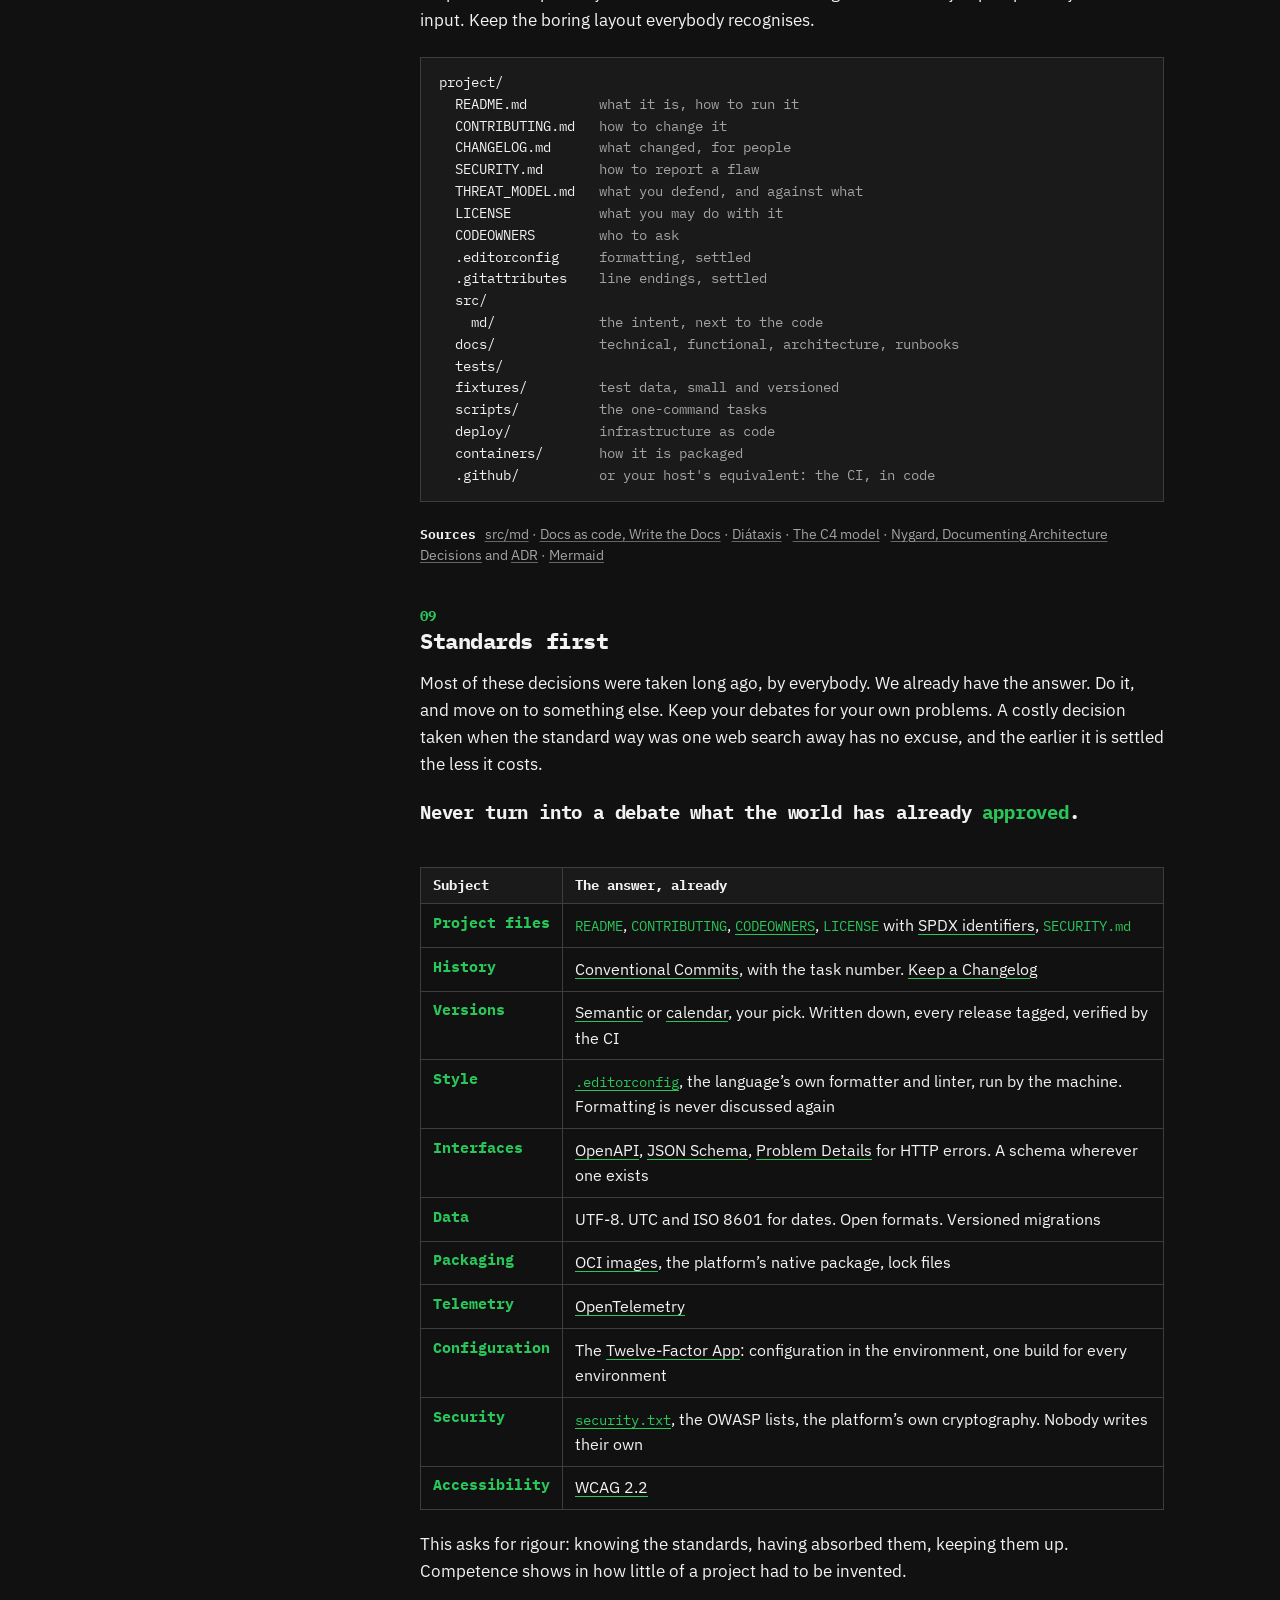
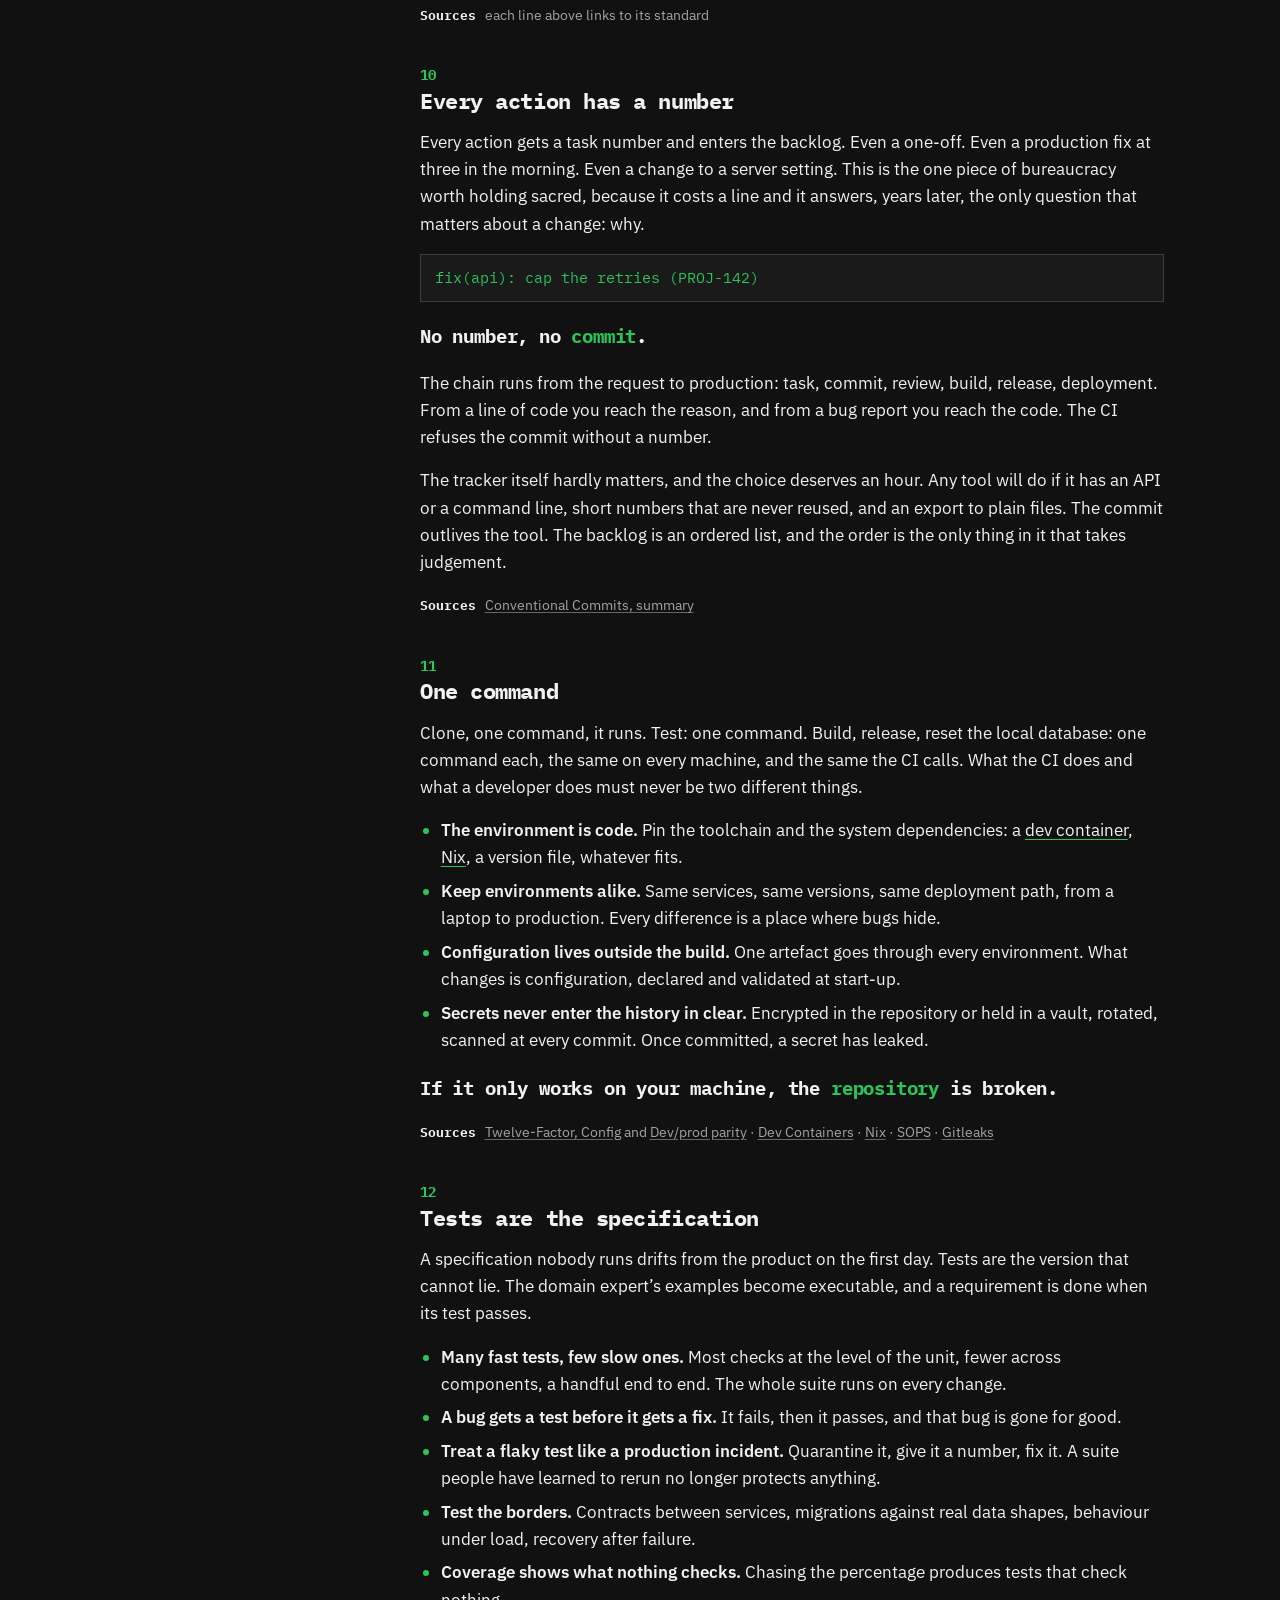
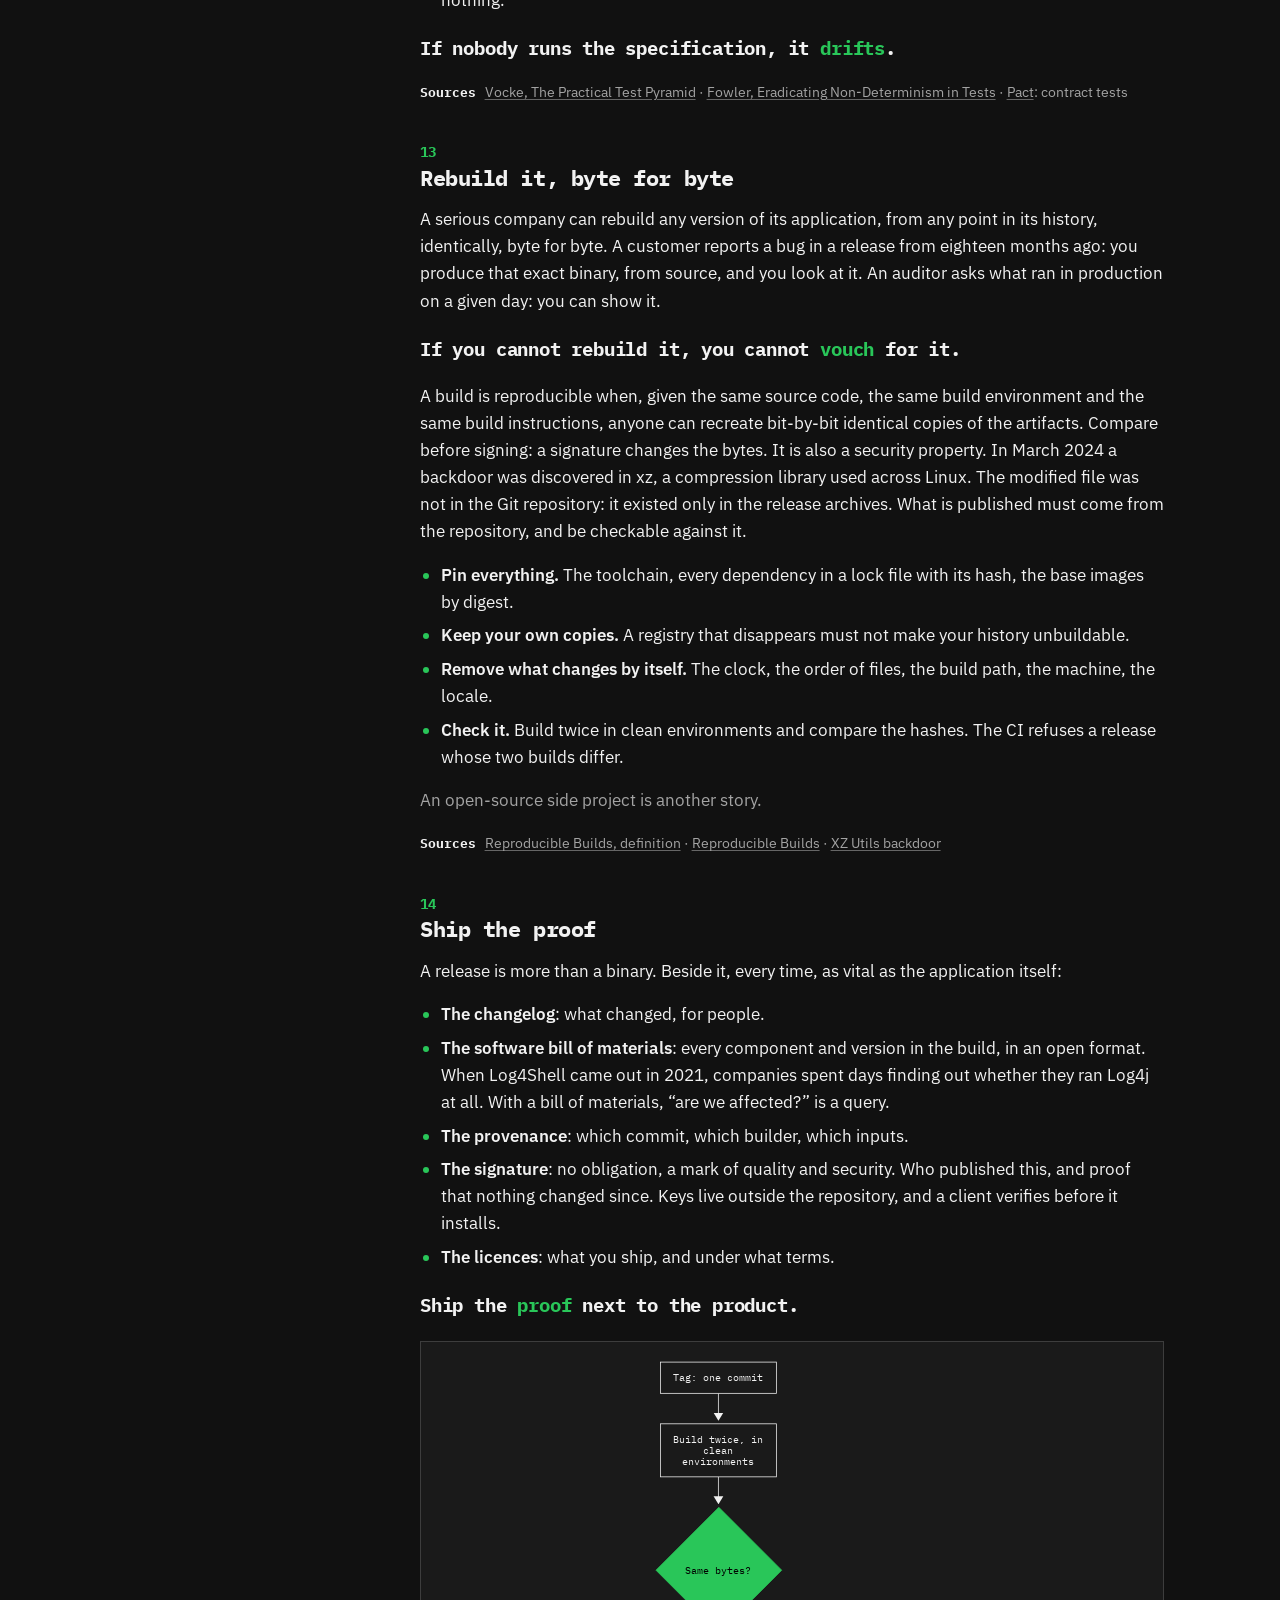
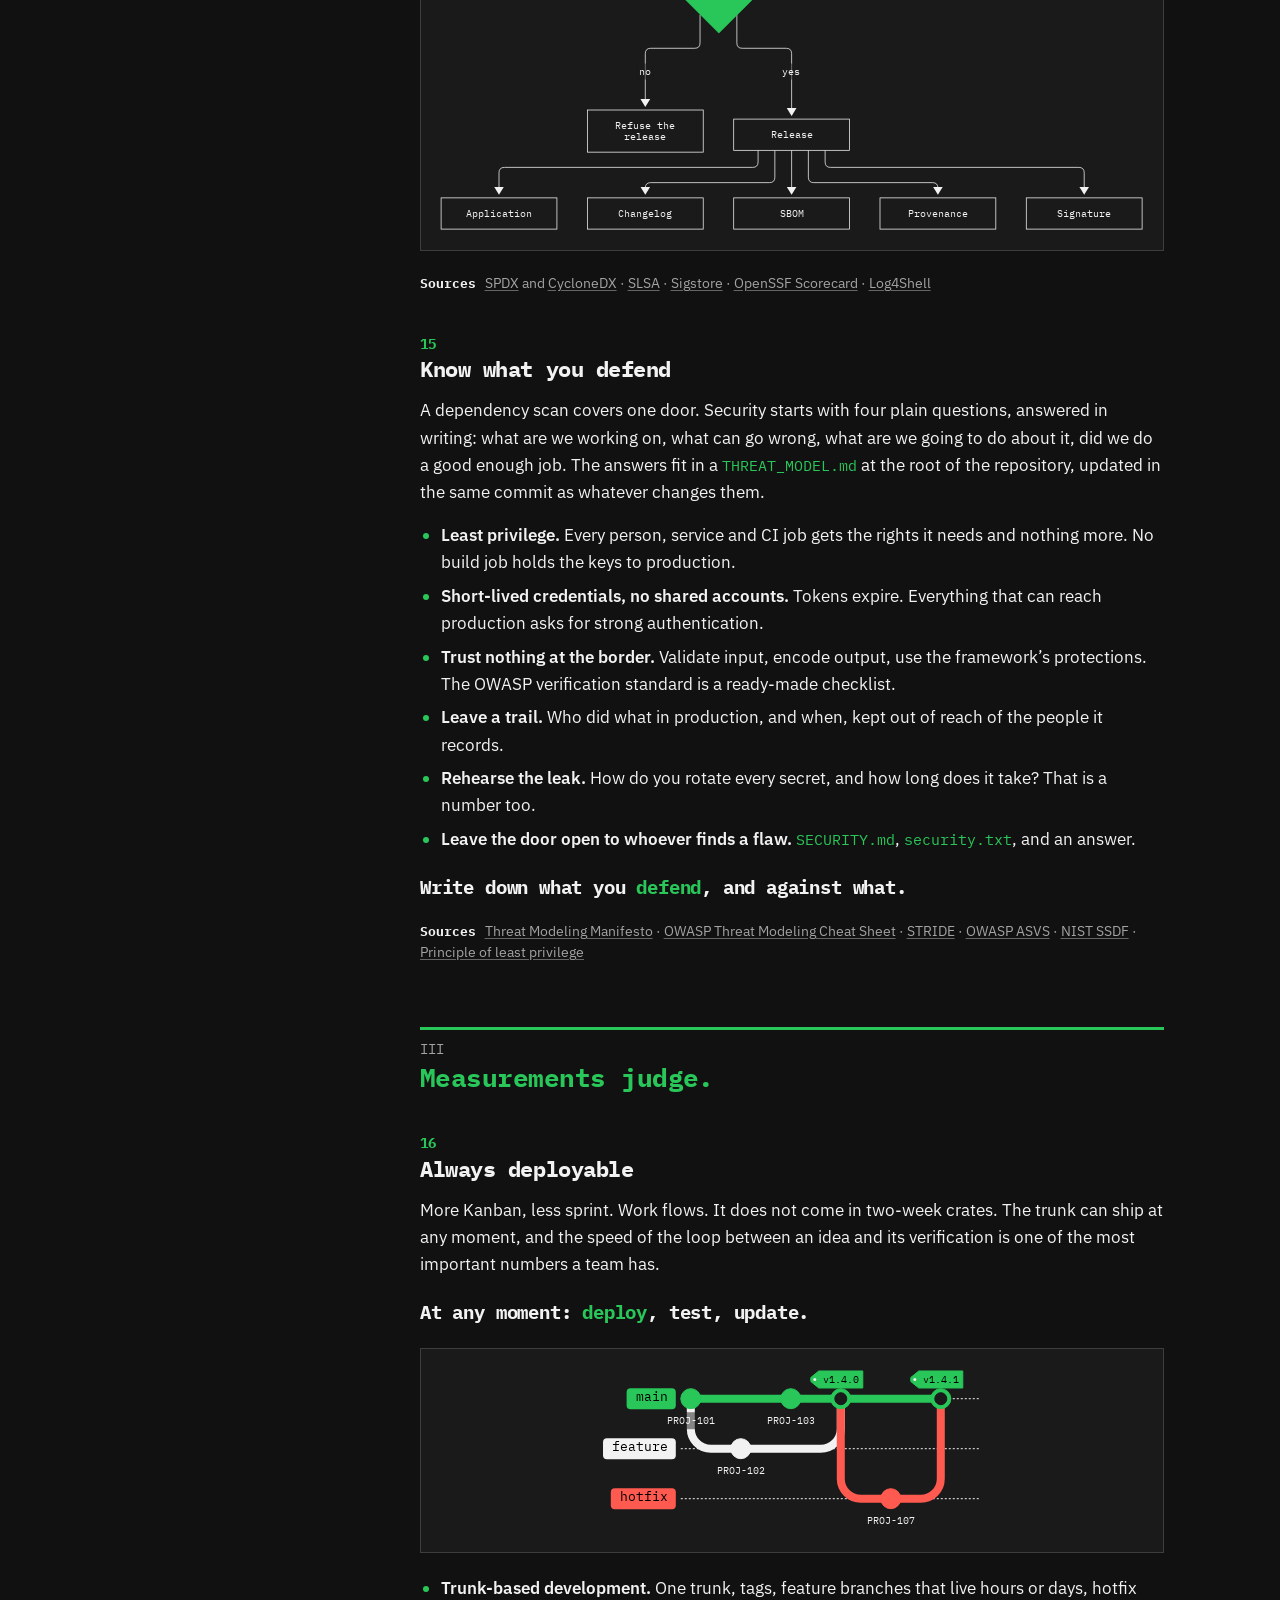
==== commit f2289047: "docs(site): who designs it works on it, developers are not spare parts (HOW-18)" ====
--- a/src/site/index.html
+++ b/src/site/index.html
@@ -202,6 +202,7 @@
     <ul>
       <li><strong>Several developers complain about the same thing?</strong> That is no longer a subject for discussion. They work on the product full time, they have a say, and they are autonomous: if something needs doing, they do it and integrate it.</li>
       <li><strong>A real disagreement is settled by measuring.</strong> Write the experiment, run it, keep the result in the repository. Seniority and volume are not arguments.</li>
+      <li><strong>Who designs it works on it.</strong> Design happens among the people in this code every day, on concrete facts: this value is not available in that context, that change breaks this job. A rule from a book knows none of that, so it only breaks ties. Whoever draws the design answers for what ships.</li>
       <li><strong>Prefer the boring choice.</strong> Every new technology costs attention for its whole life. A team can afford very few of them, so spend them on what makes the product different.</li>
       <li><strong>Reversible decisions are taken fast.</strong> Irreversible ones, a public API, a data model, a vendor, get the time and the written record they deserve. Once people depend on a behaviour, it is part of the contract, documented or not.</li>
     </ul>
@@ -248,11 +249,13 @@
       <li><strong>Review spreads knowledge as much as it catches bugs.</strong> Small changes get real reviews. A two-thousand-line pull request gets a thumbs-up.</li>
       <li><strong>Beginners make mistakes.</strong> Give them work at the scale of what they know, then a little more. That is mentoring, and a team that cannot do it cannot do much else.</li>
       <li><strong>Competence is a daily practice.</strong> Reading the sources of your dependencies, the standards, the post-mortems of others. Time for that is part of the job.</li>
+      <li><strong>Developers are not spare parts.</strong> The people who build a program hold its theory: why it is this way, what each change would break. Code and documents carry part of it. Naur wrote in 1985 that the notion of the programmer as an easily replaceable component has to be abandoned, and that a program dies when its team is dissolved. Newcomers learn the theory by working beside the people who have it.</li>
       <li><strong>Hire for the work.</strong> Have candidates read real code, find a real bug, write a real specification. A trivia quiz measures a trivia quiz.</li>
     </ul>
     <p class="say">A system one person understands is an incident waiting for a <em>holiday</em>.</p>
     <p class="src"><b>Sources</b>
-      <a href="https://google.github.io/eng-practices/review/developer/small-cls.html">Google Engineering Practices, Small CLs</a></p>
+      <a href="https://google.github.io/eng-practices/review/developer/small-cls.html">Google Engineering Practices, Small CLs</a> &middot;
+      <a href="https://pages.cs.wisc.edu/~remzi/Naur.pdf">Naur, Programming as Theory Building</a> (1985)</p>
   </section>
 
 </div>
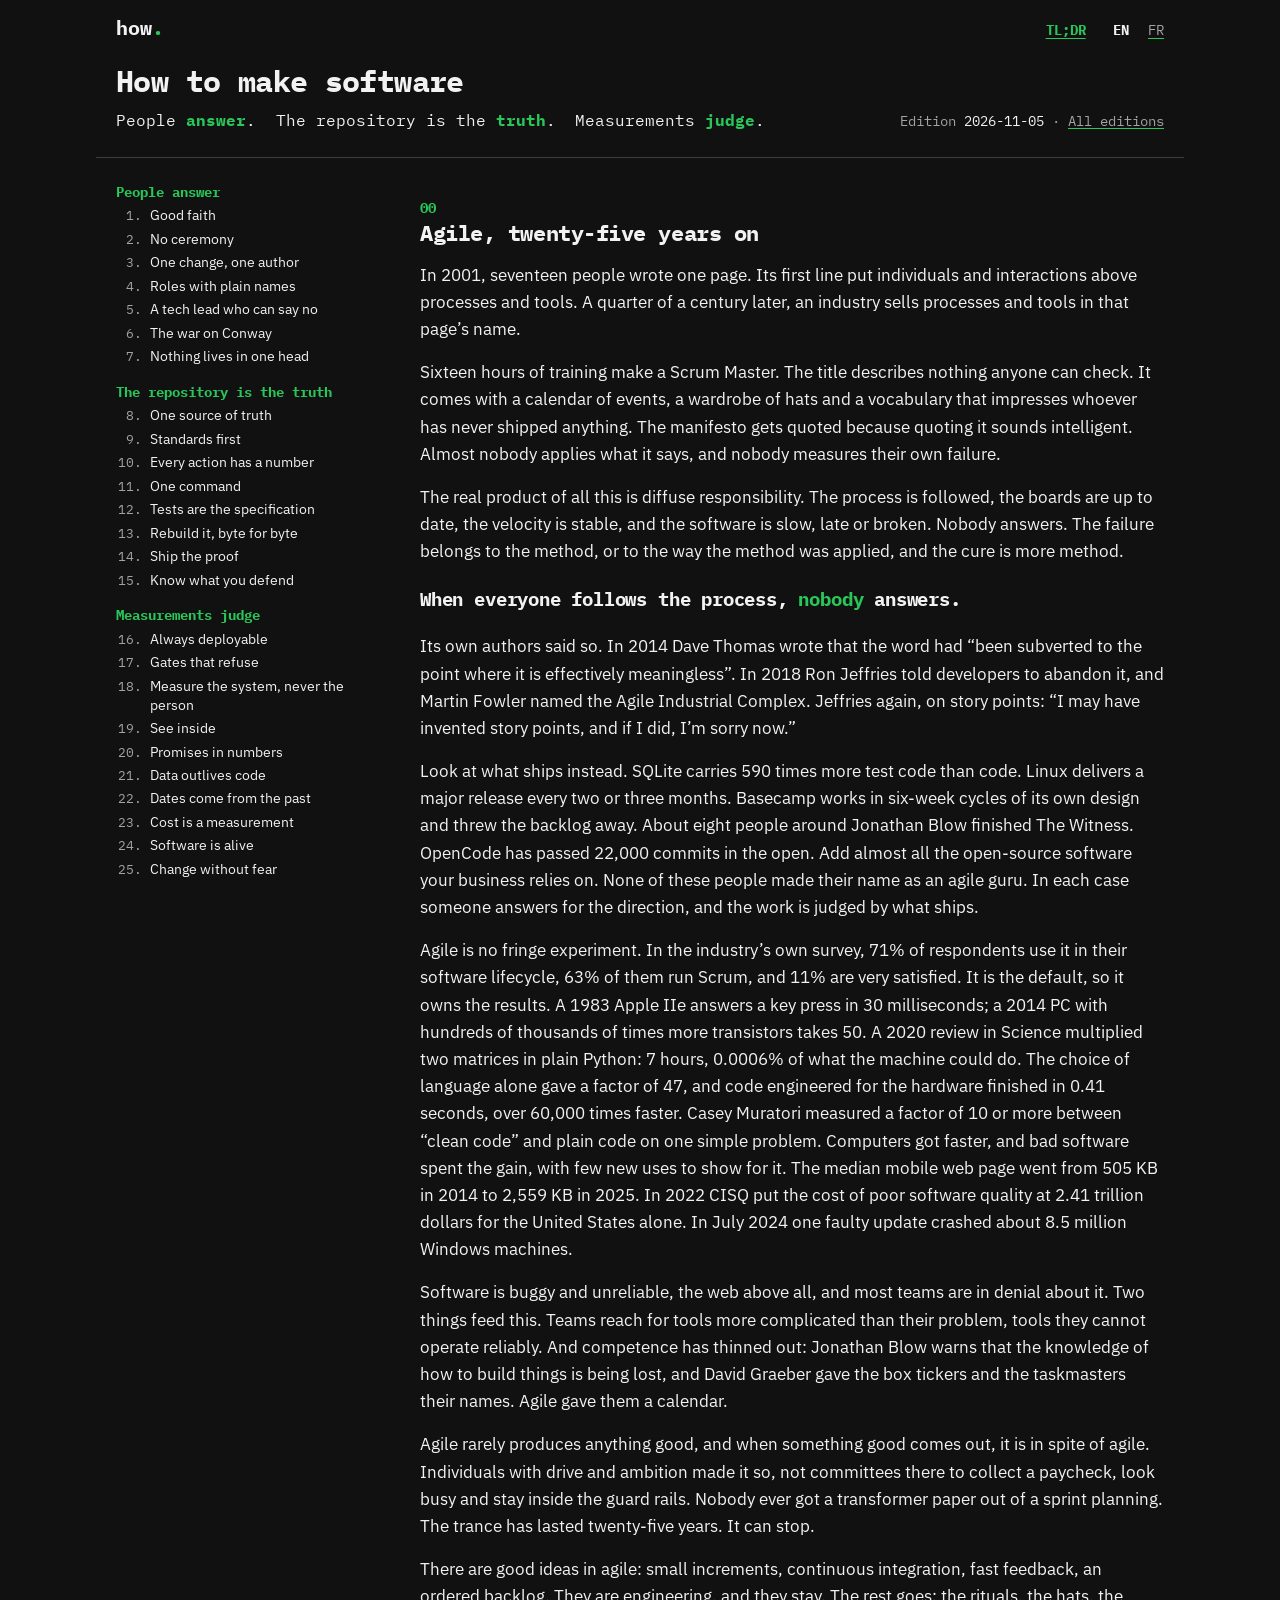
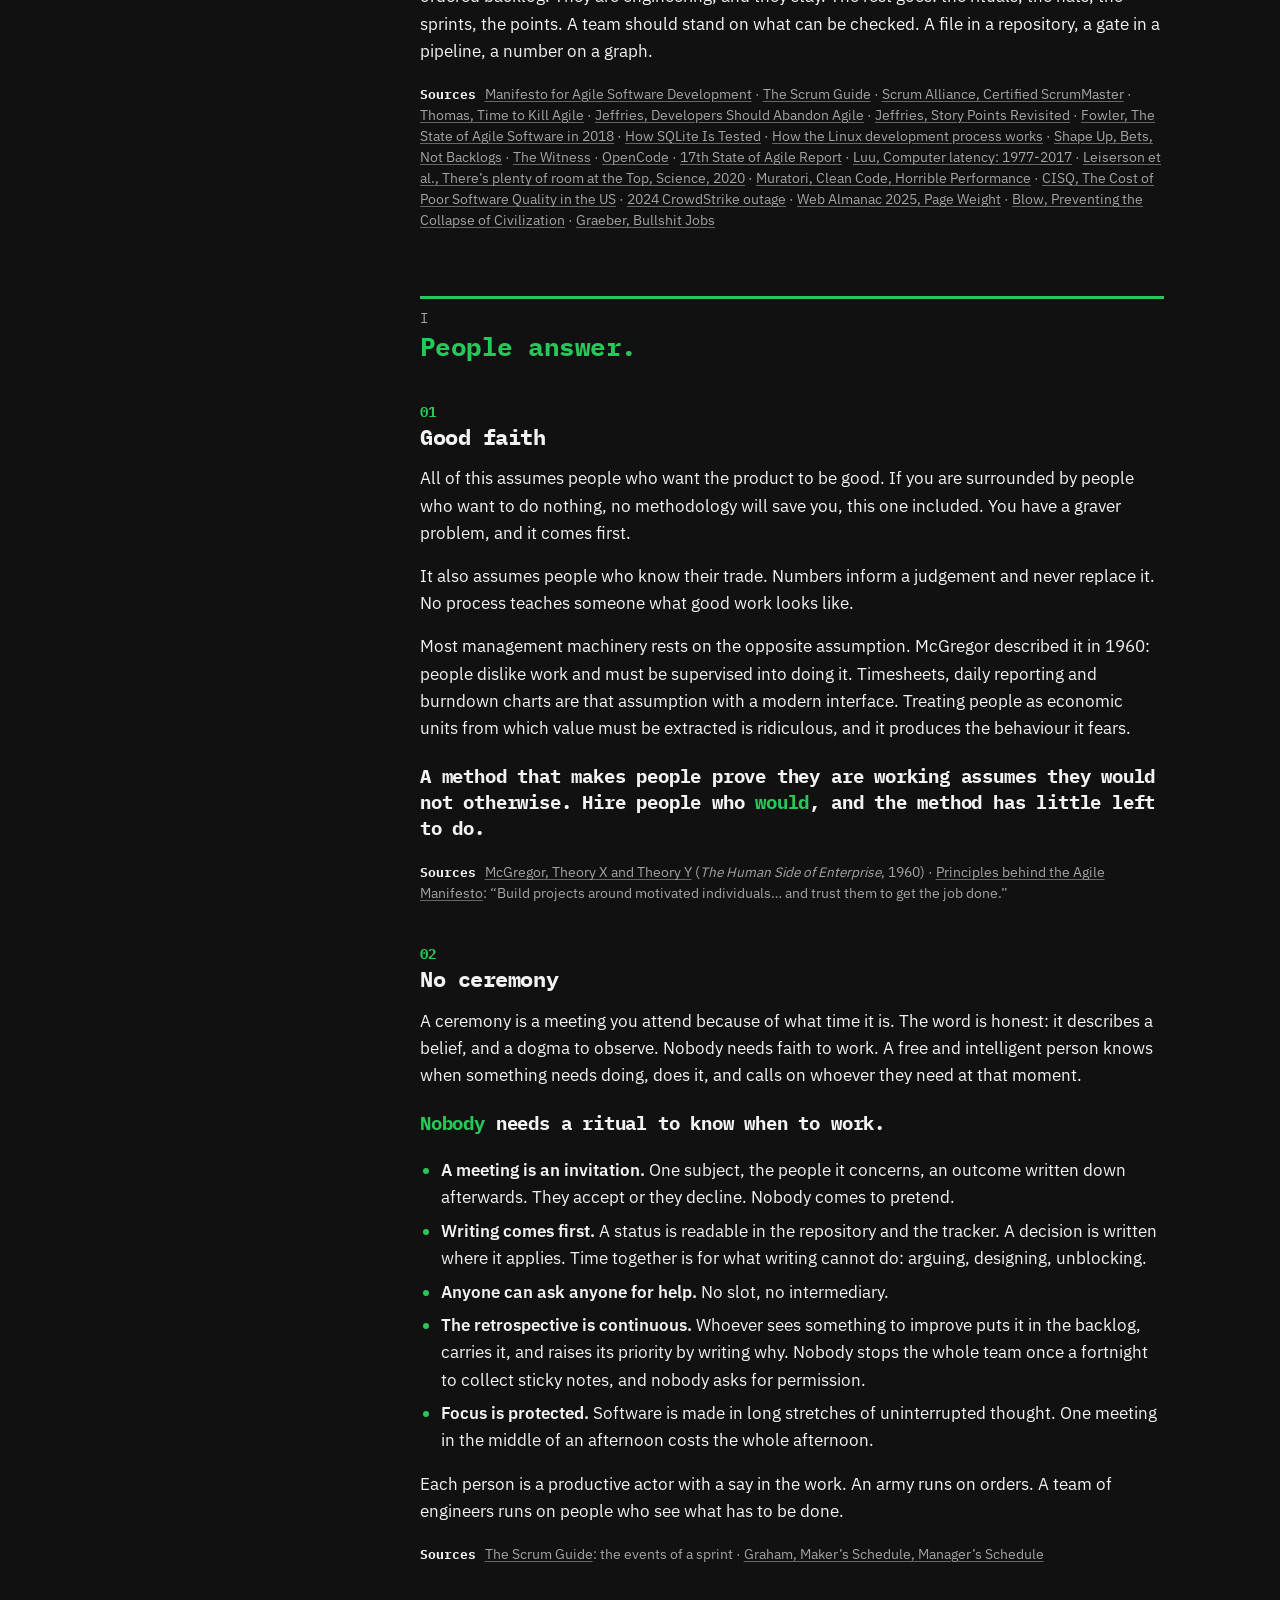
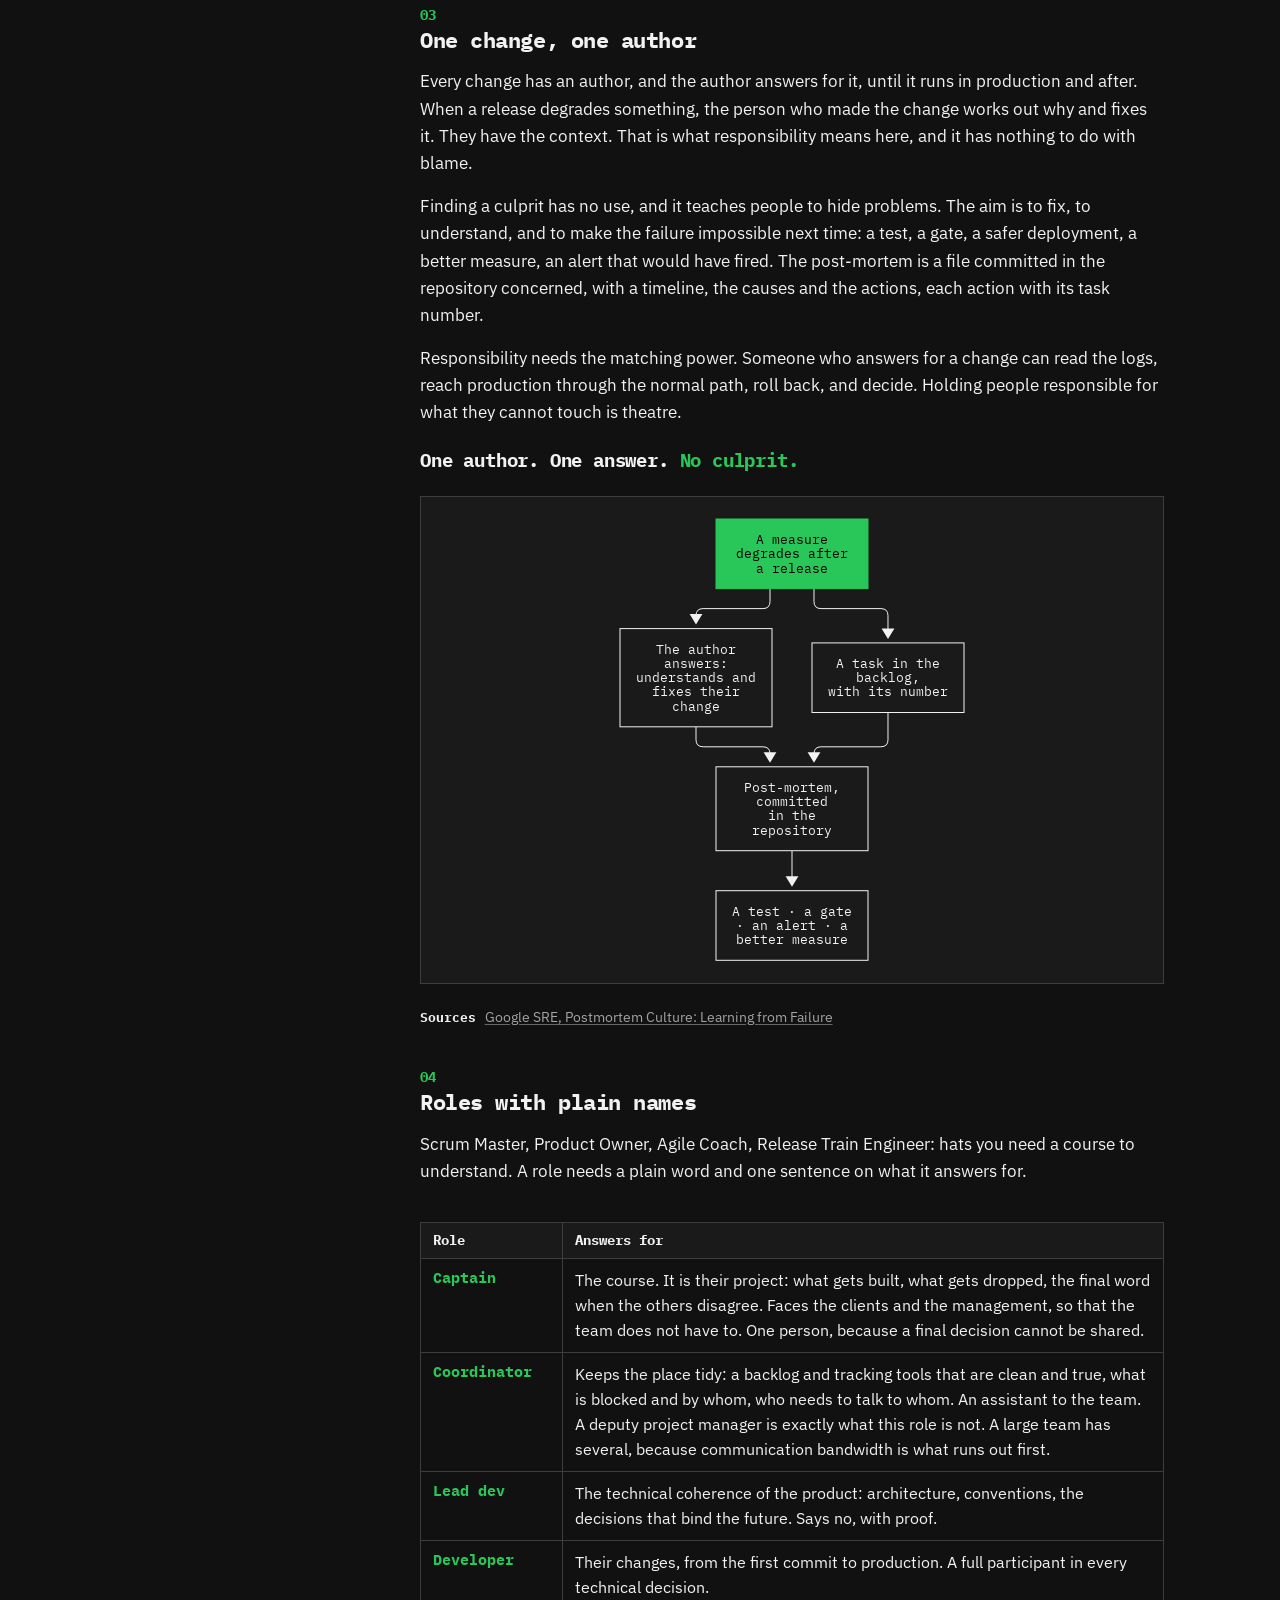
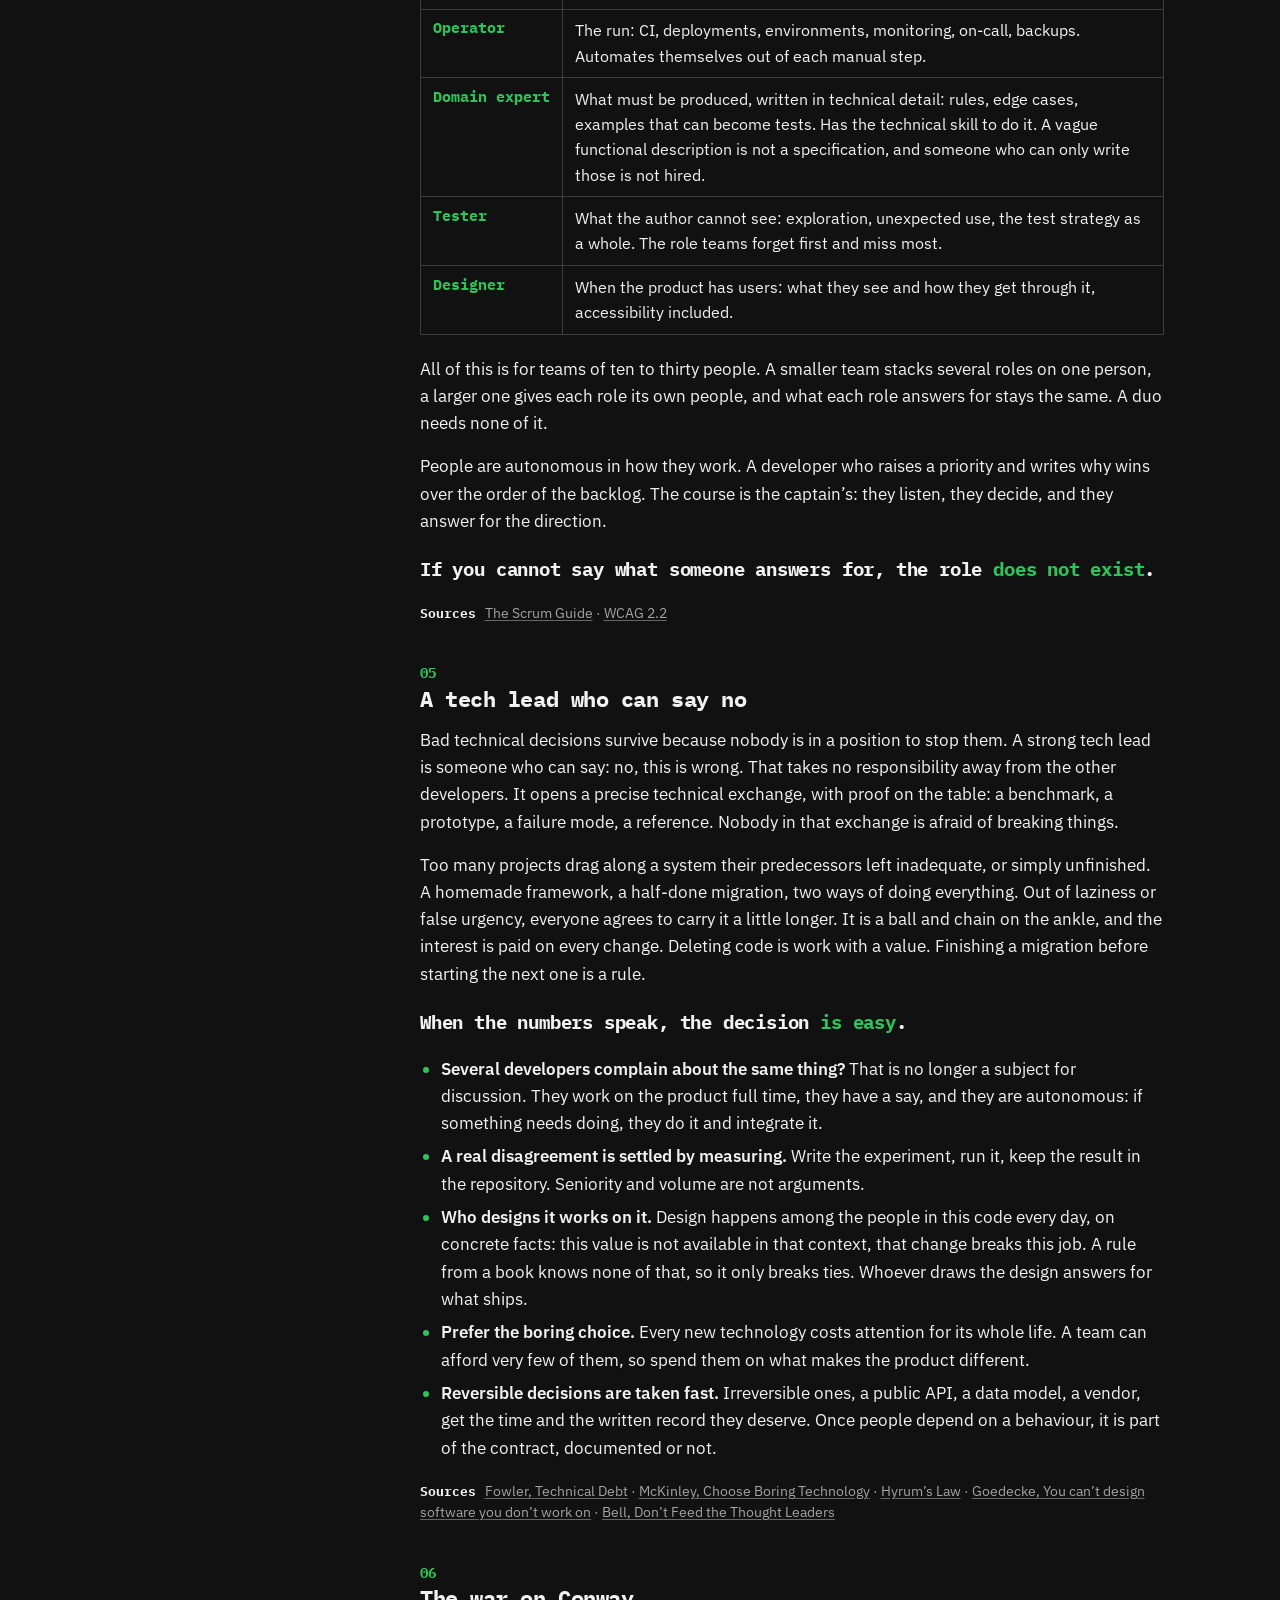
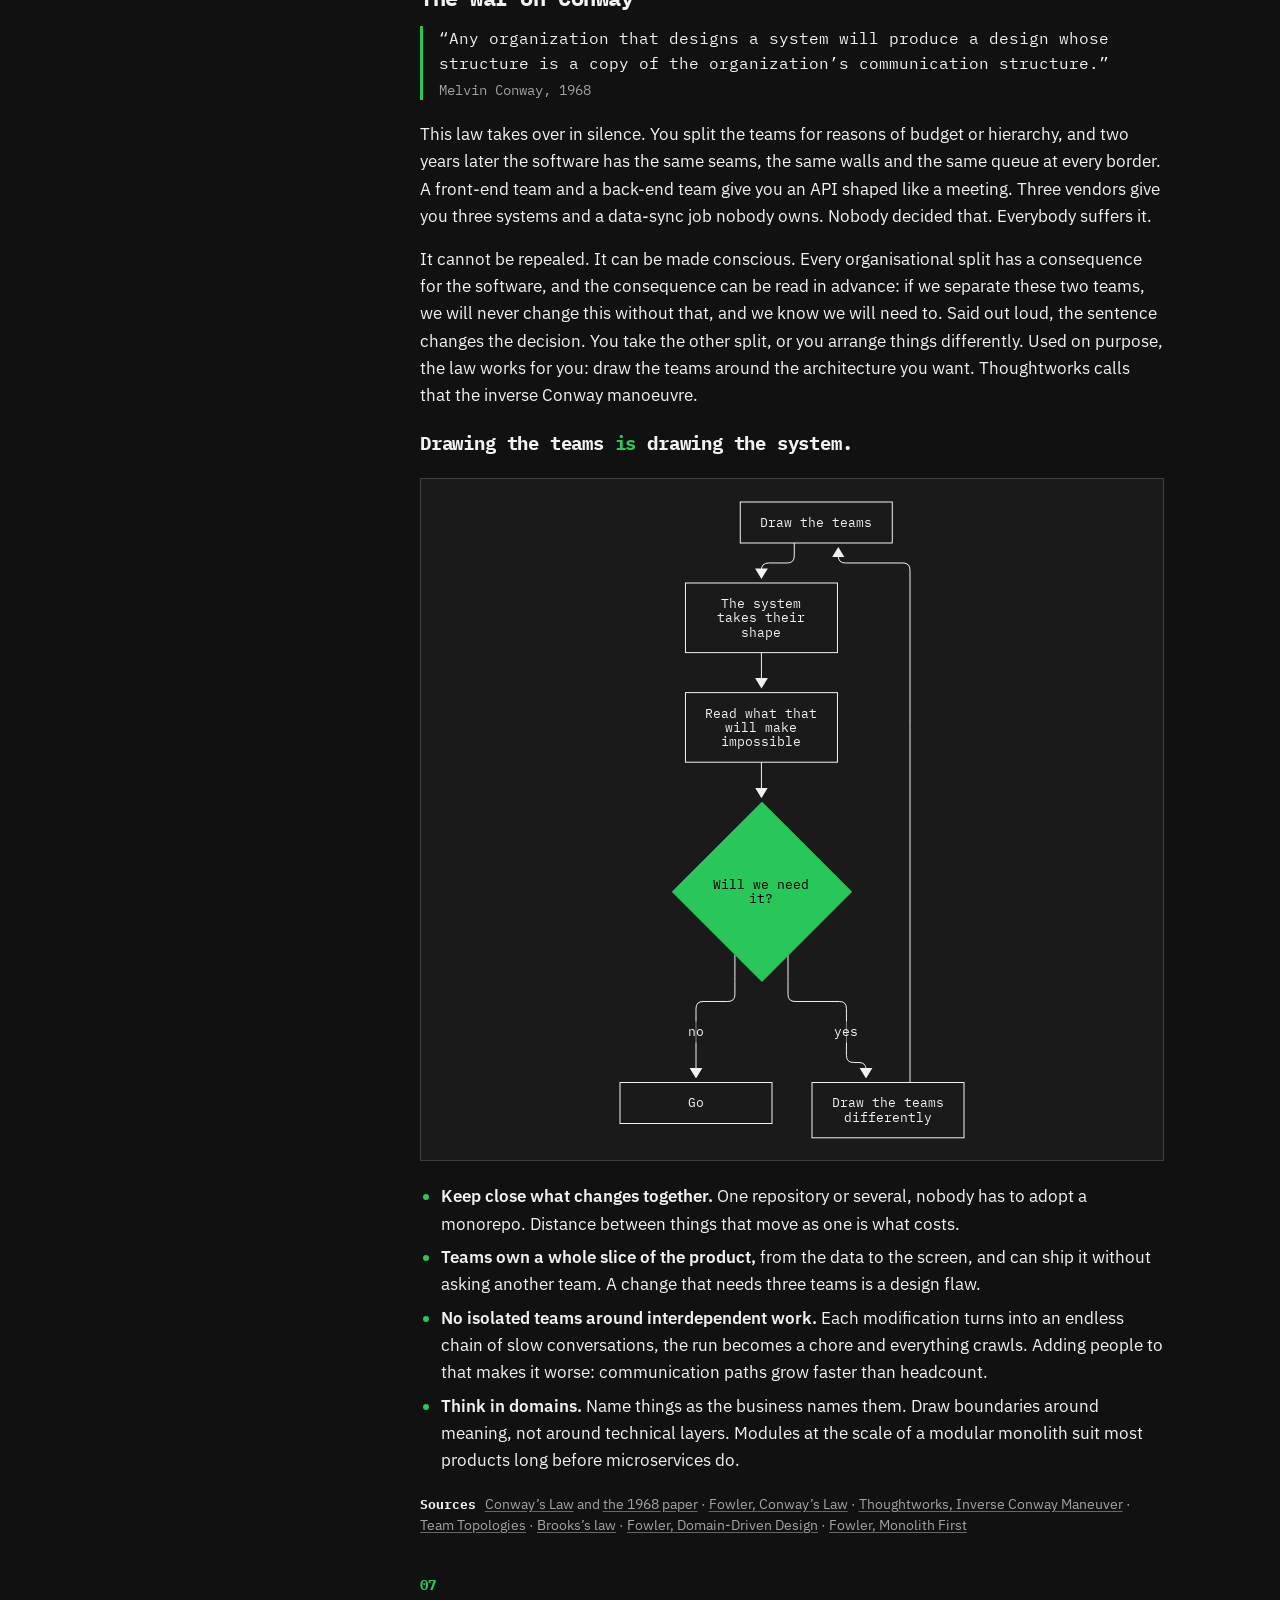
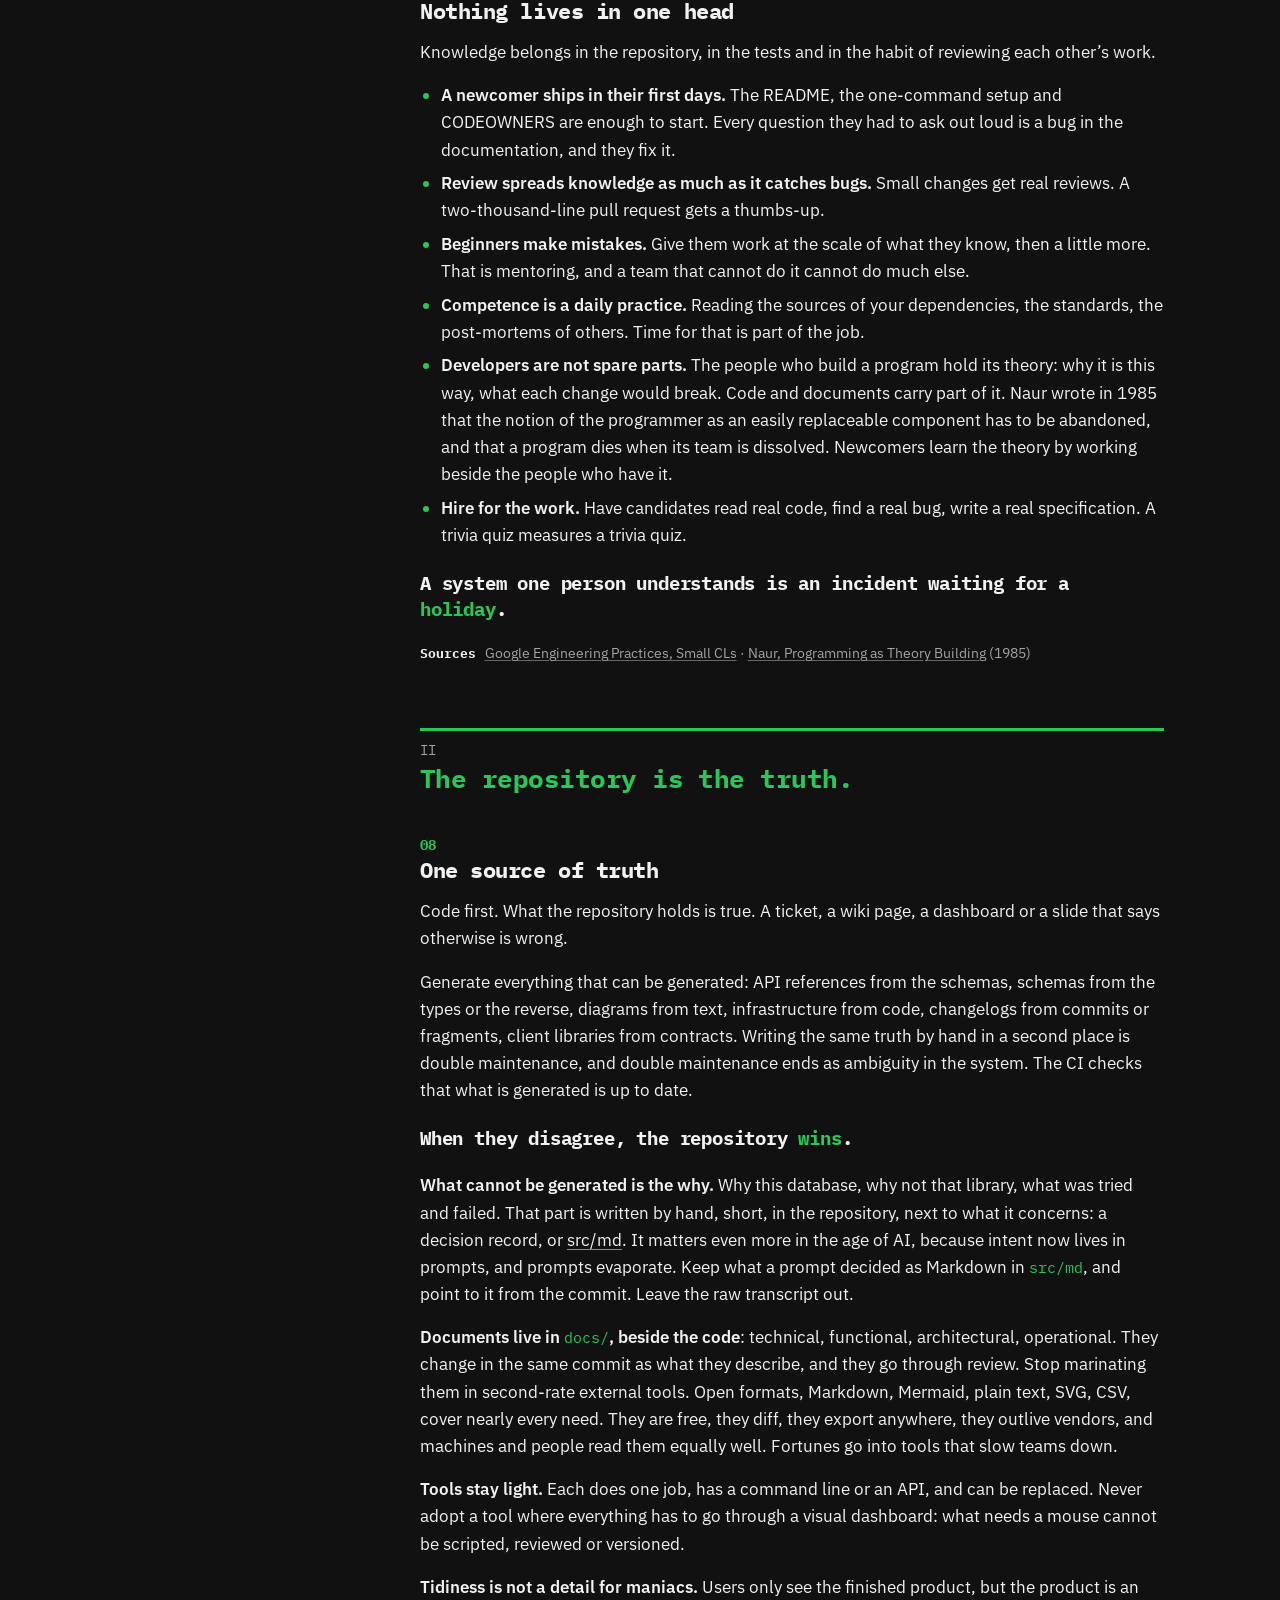
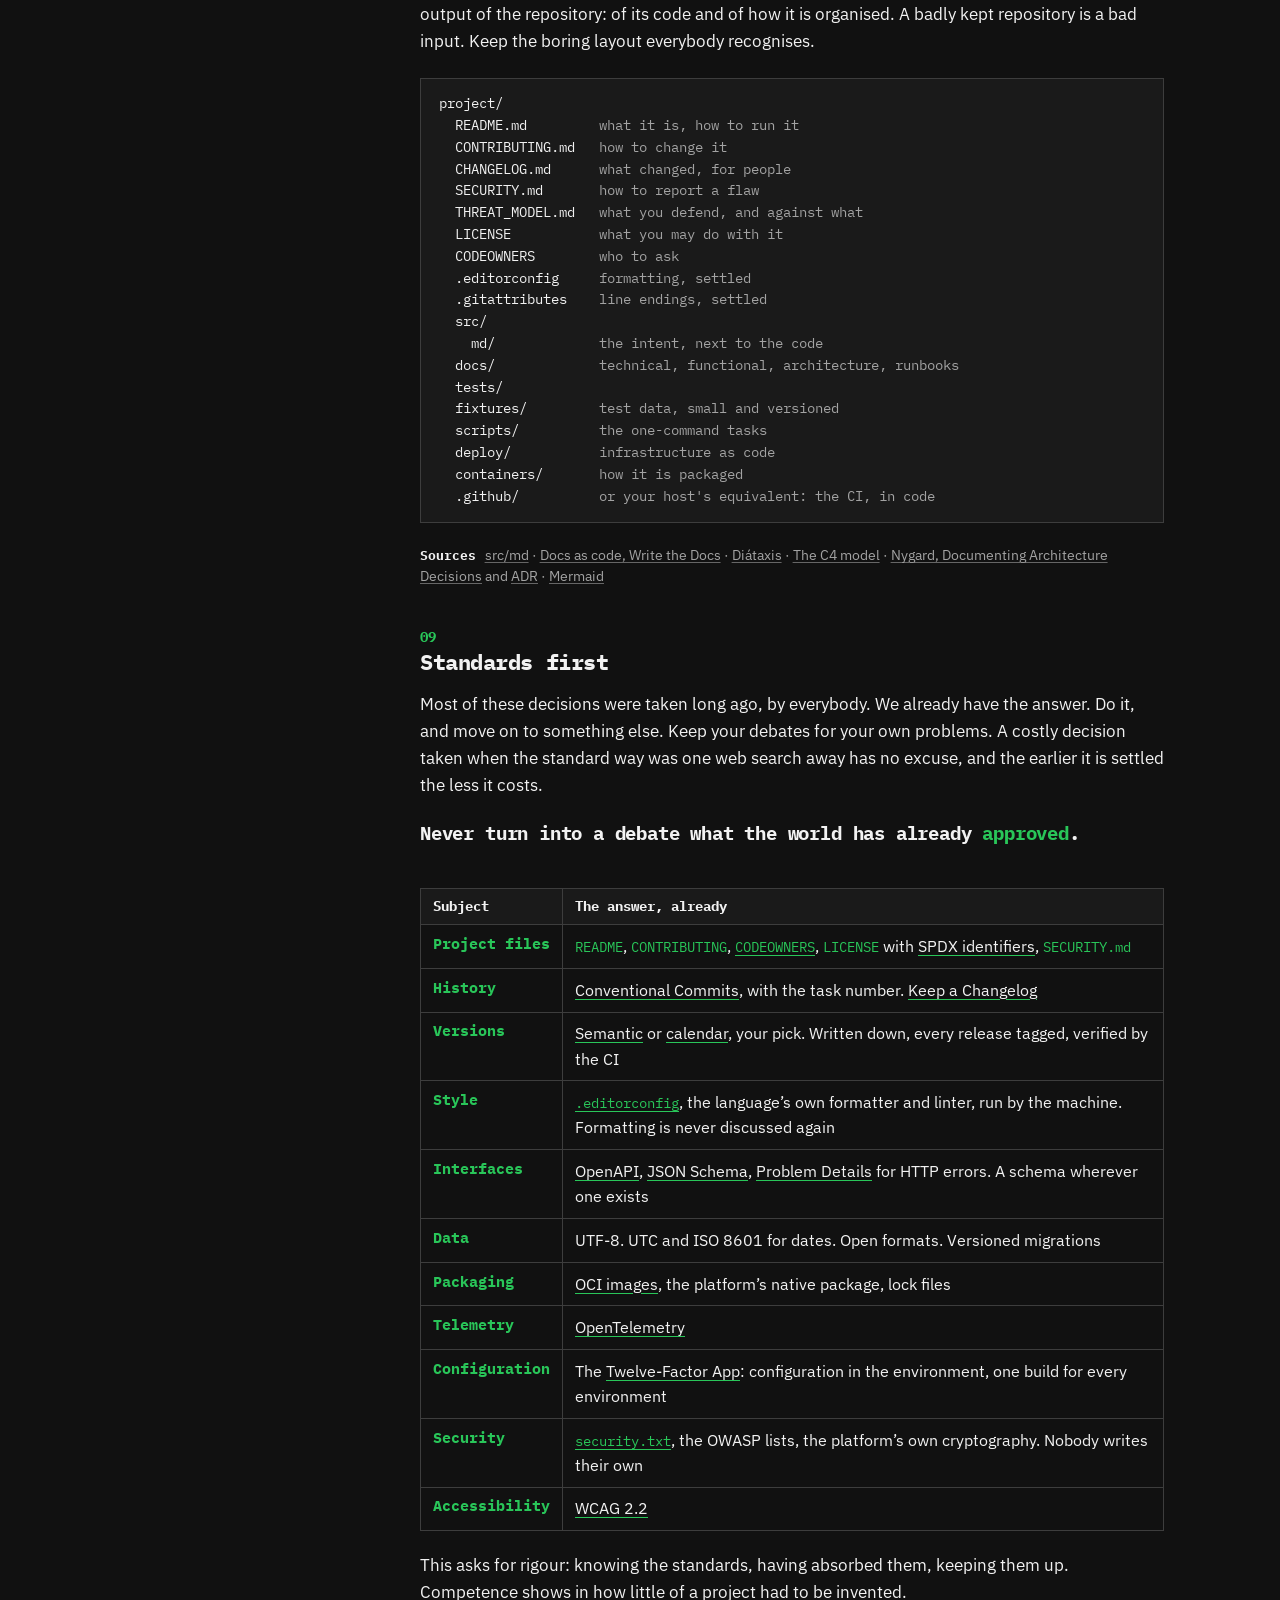
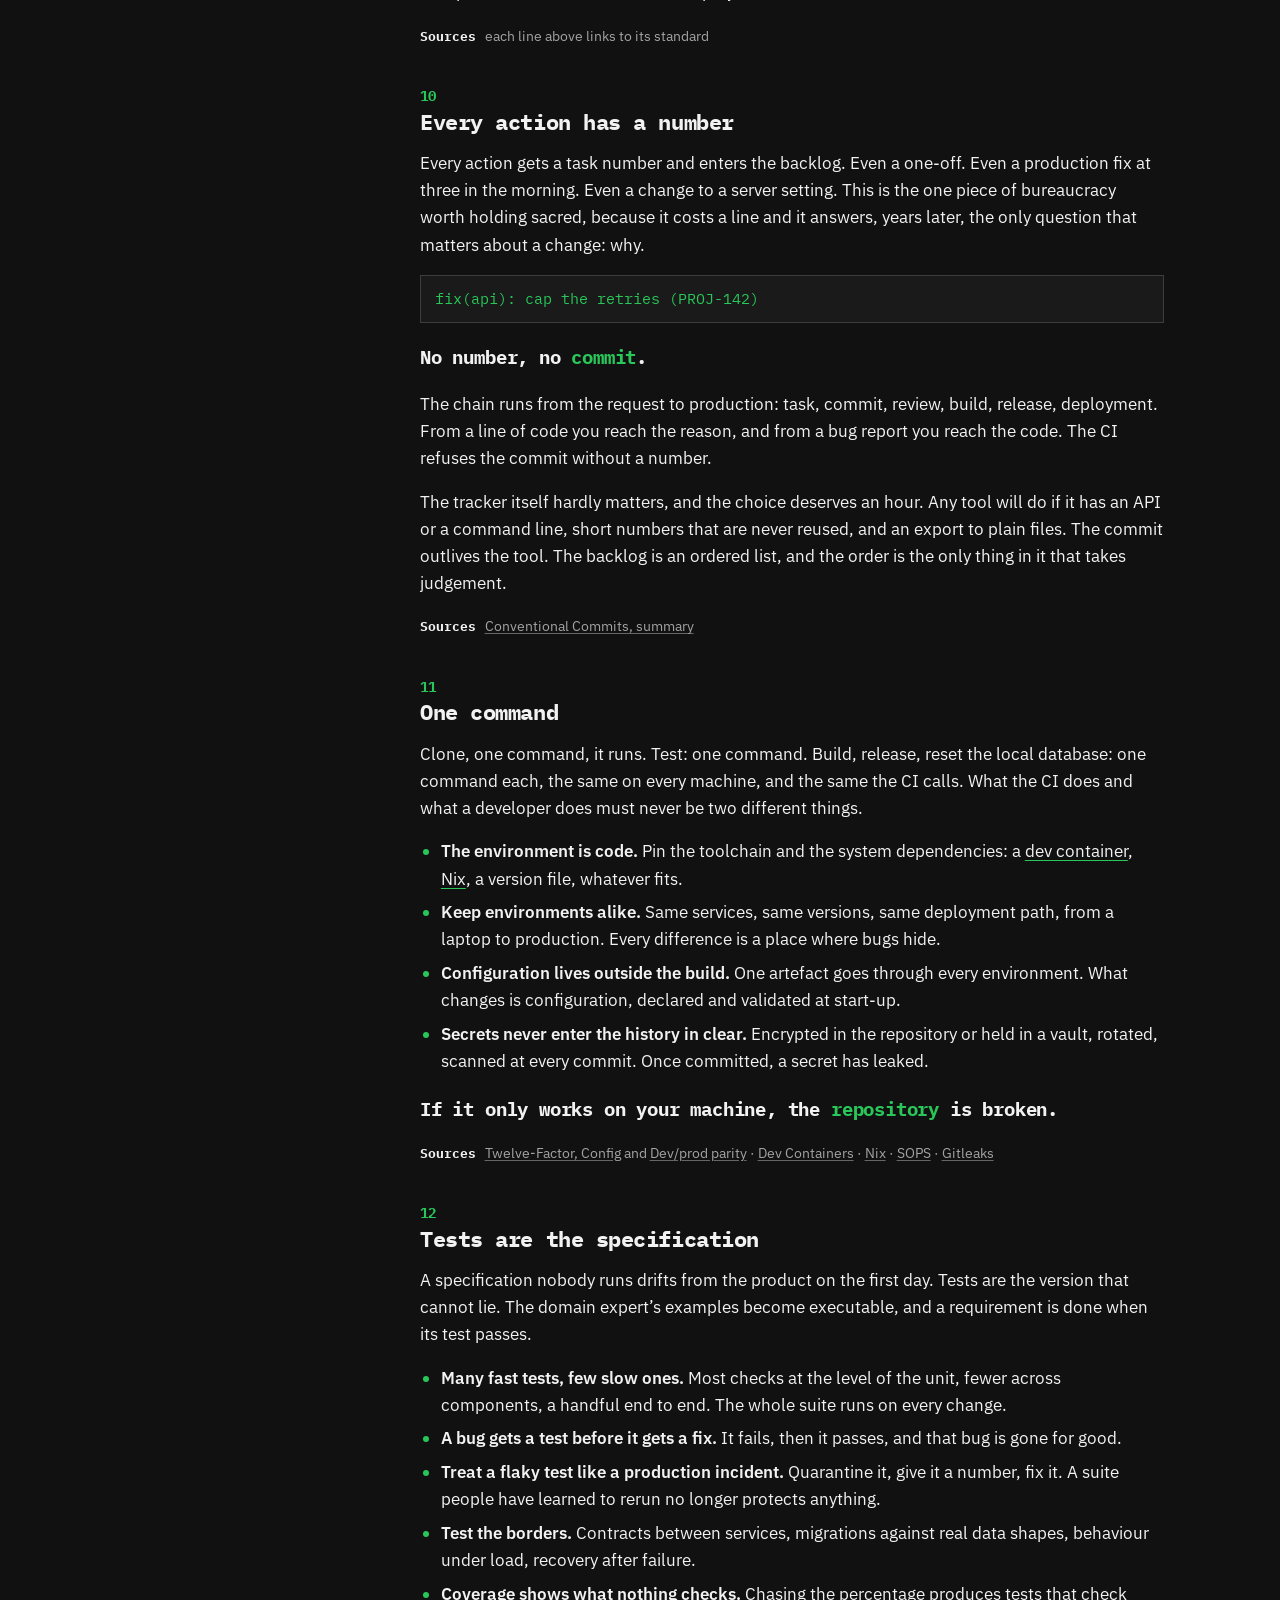
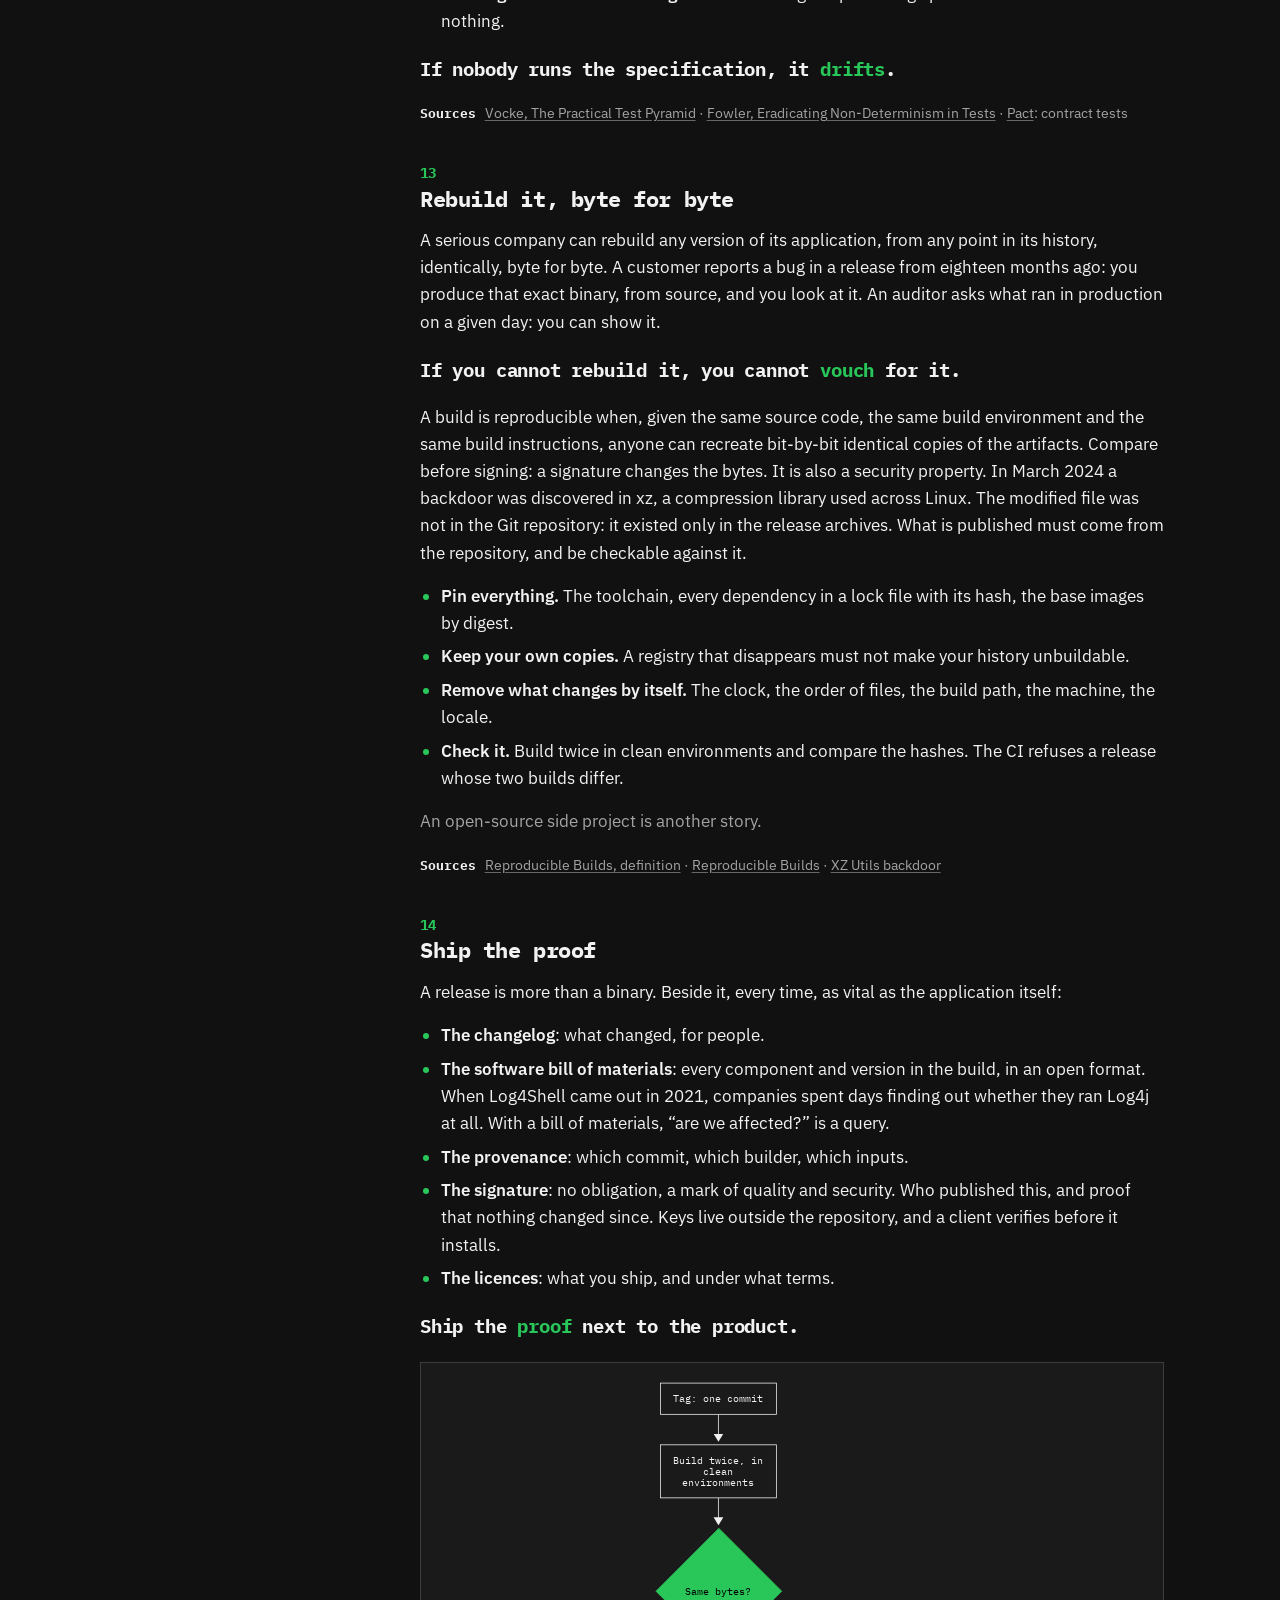
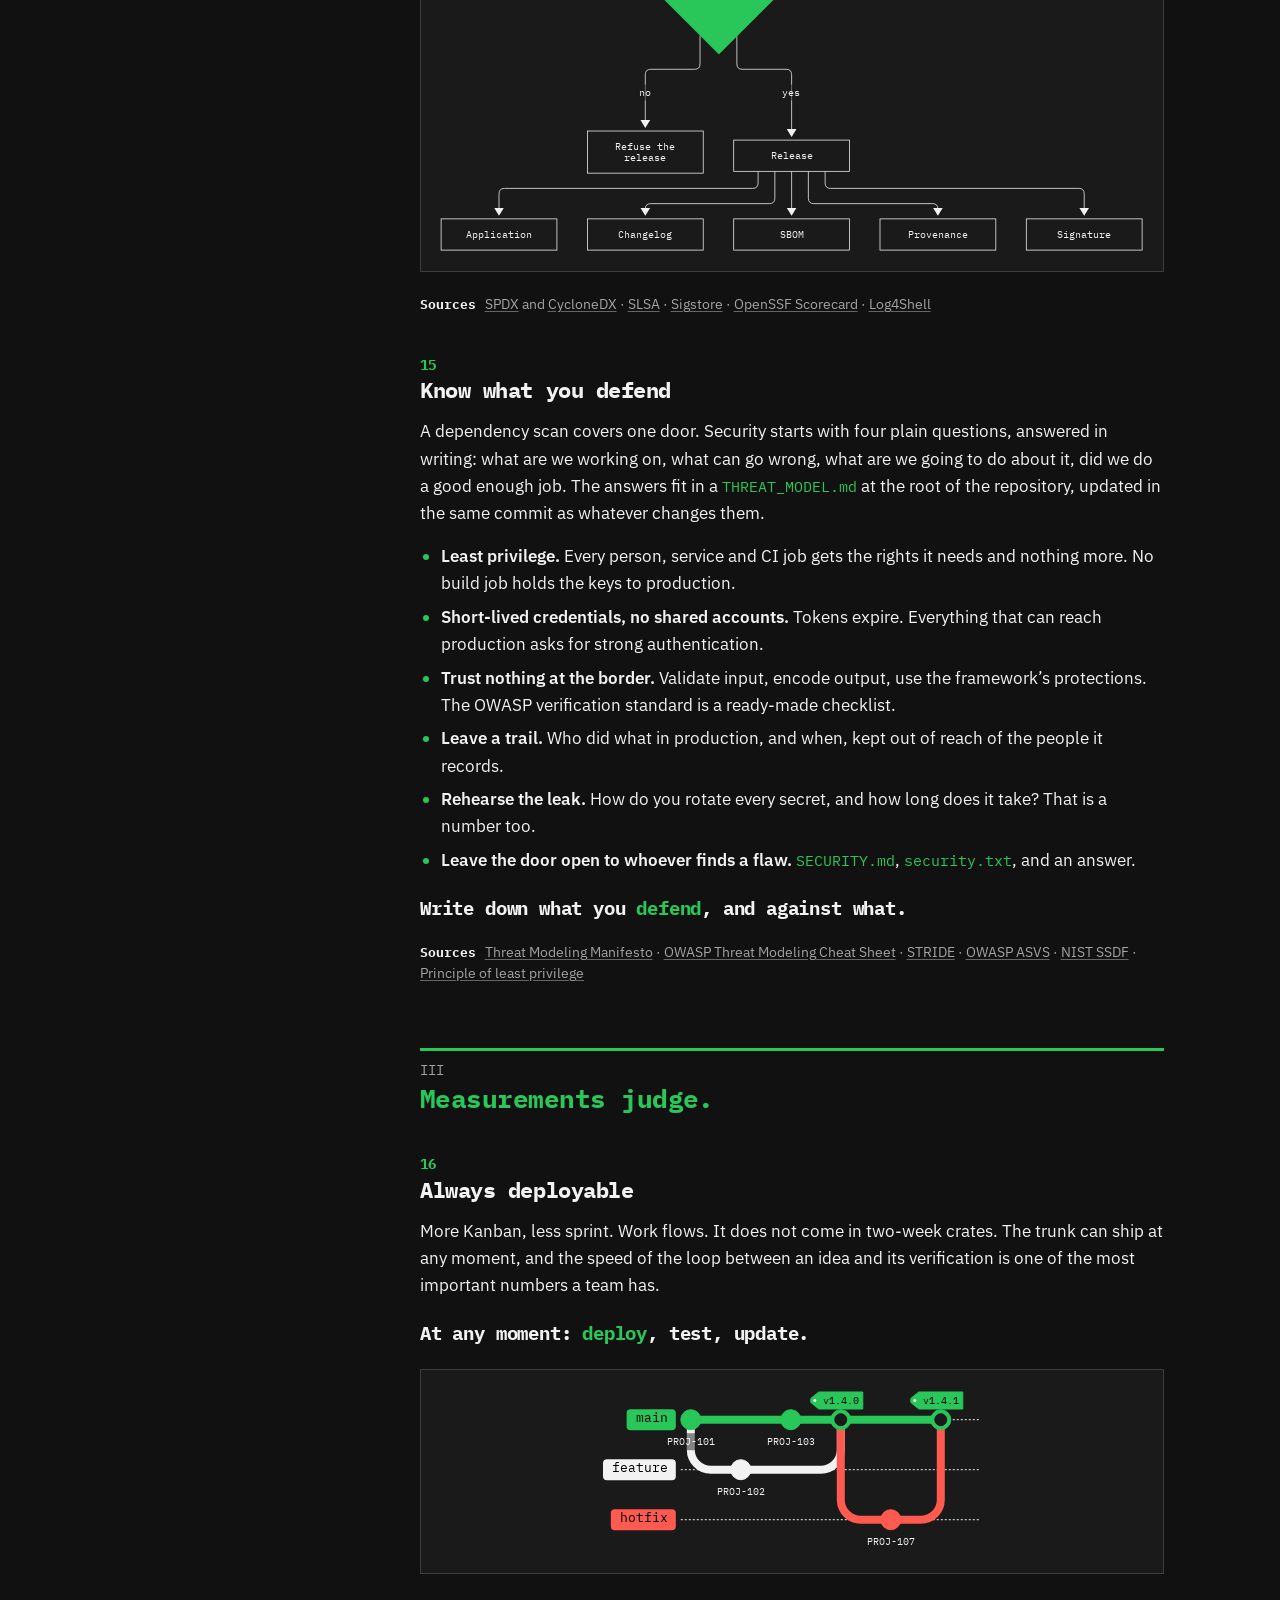
==== commit b053e8c2: "docs(site): cite Goedecke and Bell on design (HOW-18)" ====
--- a/src/site/index.html
+++ b/src/site/index.html
@@ -209,7 +209,9 @@
     <p class="src"><b>Sources</b>
       <a href="https://martinfowler.com/bliki/TechnicalDebt.html">Fowler, Technical Debt</a> &middot;
       <a href="https://boringtechnology.club/">McKinley, Choose Boring Technology</a> &middot;
-      <a href="https://www.hyrumslaw.com/">Hyrum&rsquo;s Law</a></p>
+      <a href="https://www.hyrumslaw.com/">Hyrum&rsquo;s Law</a> &middot;
+      <a href="https://www.seangoedecke.com/you-cant-design-software-you-dont-work-on/">Goedecke, You can&rsquo;t design software you don&rsquo;t work on</a> &middot;
+      <a href="https://earthly.dev/blog/thought-leaders/">Bell, Don&rsquo;t Feed the Thought Leaders</a></p>
   </section>
 
   <section id="conway">
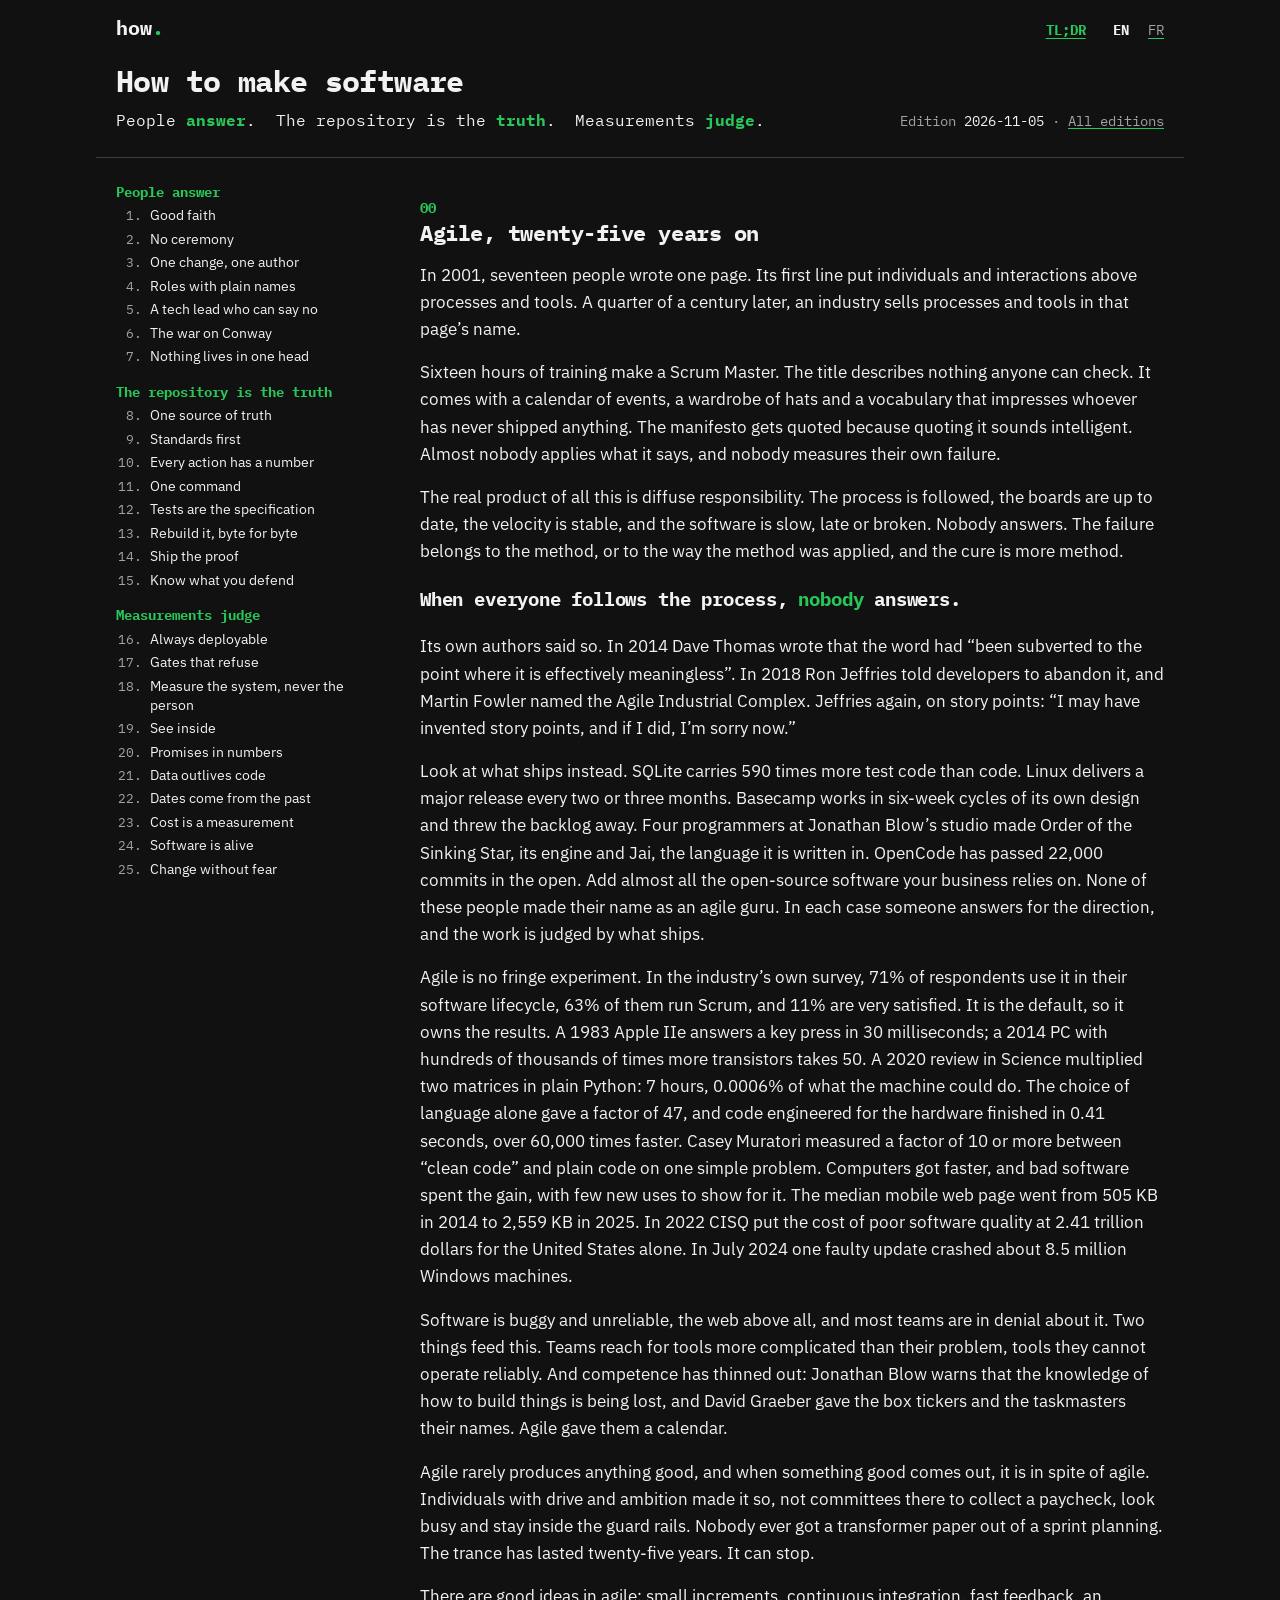
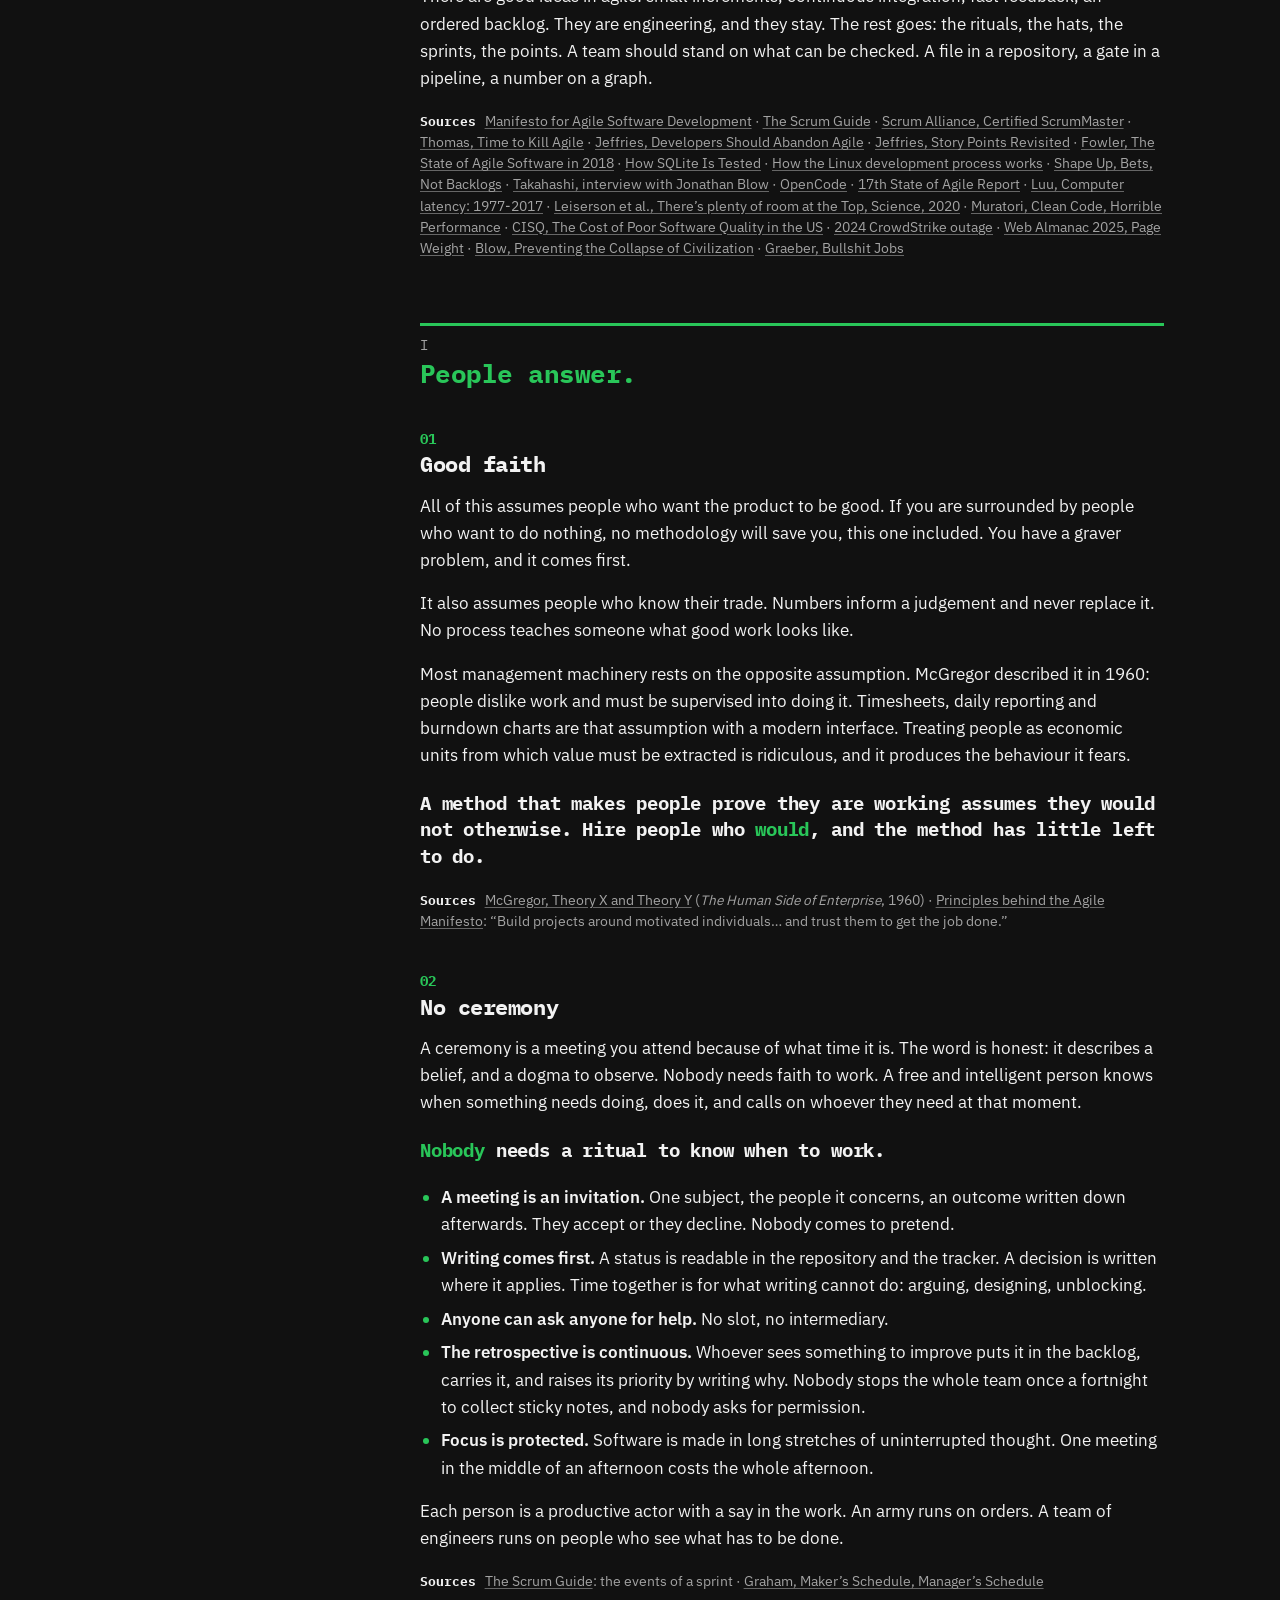
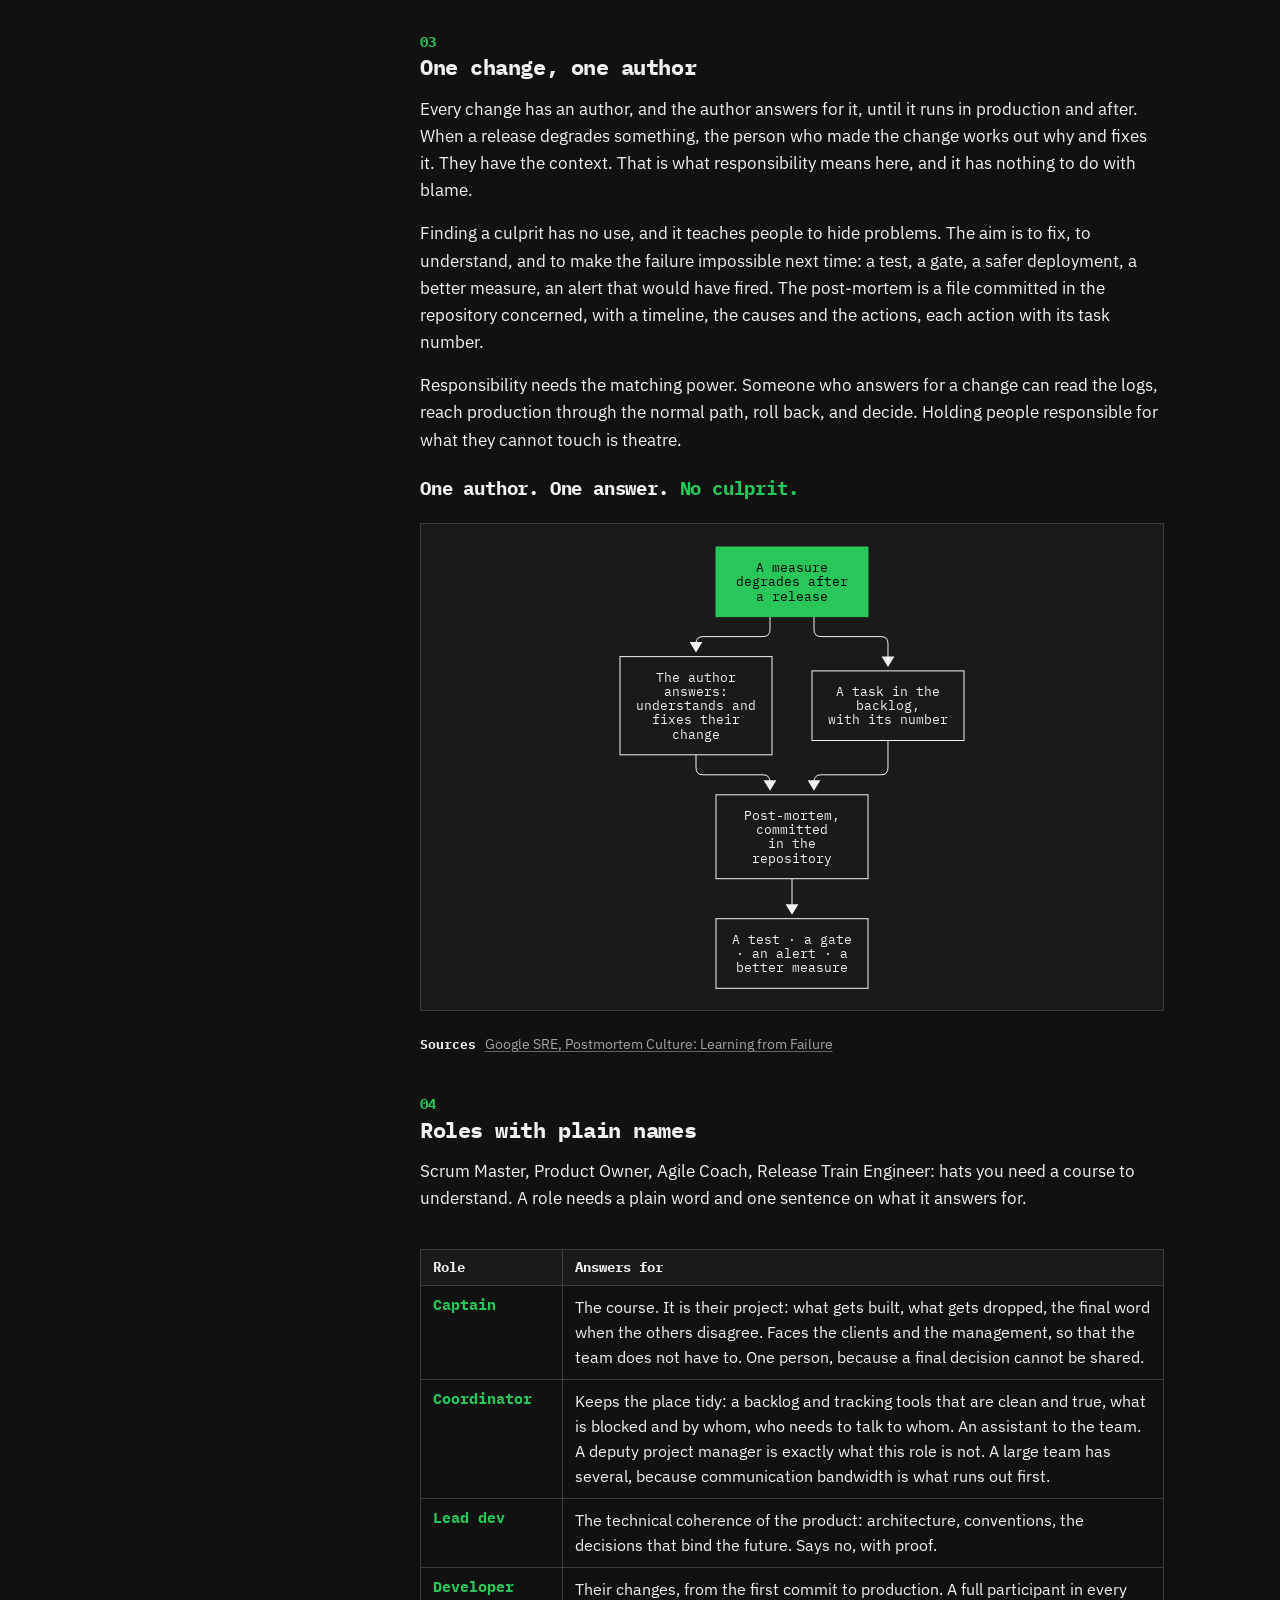
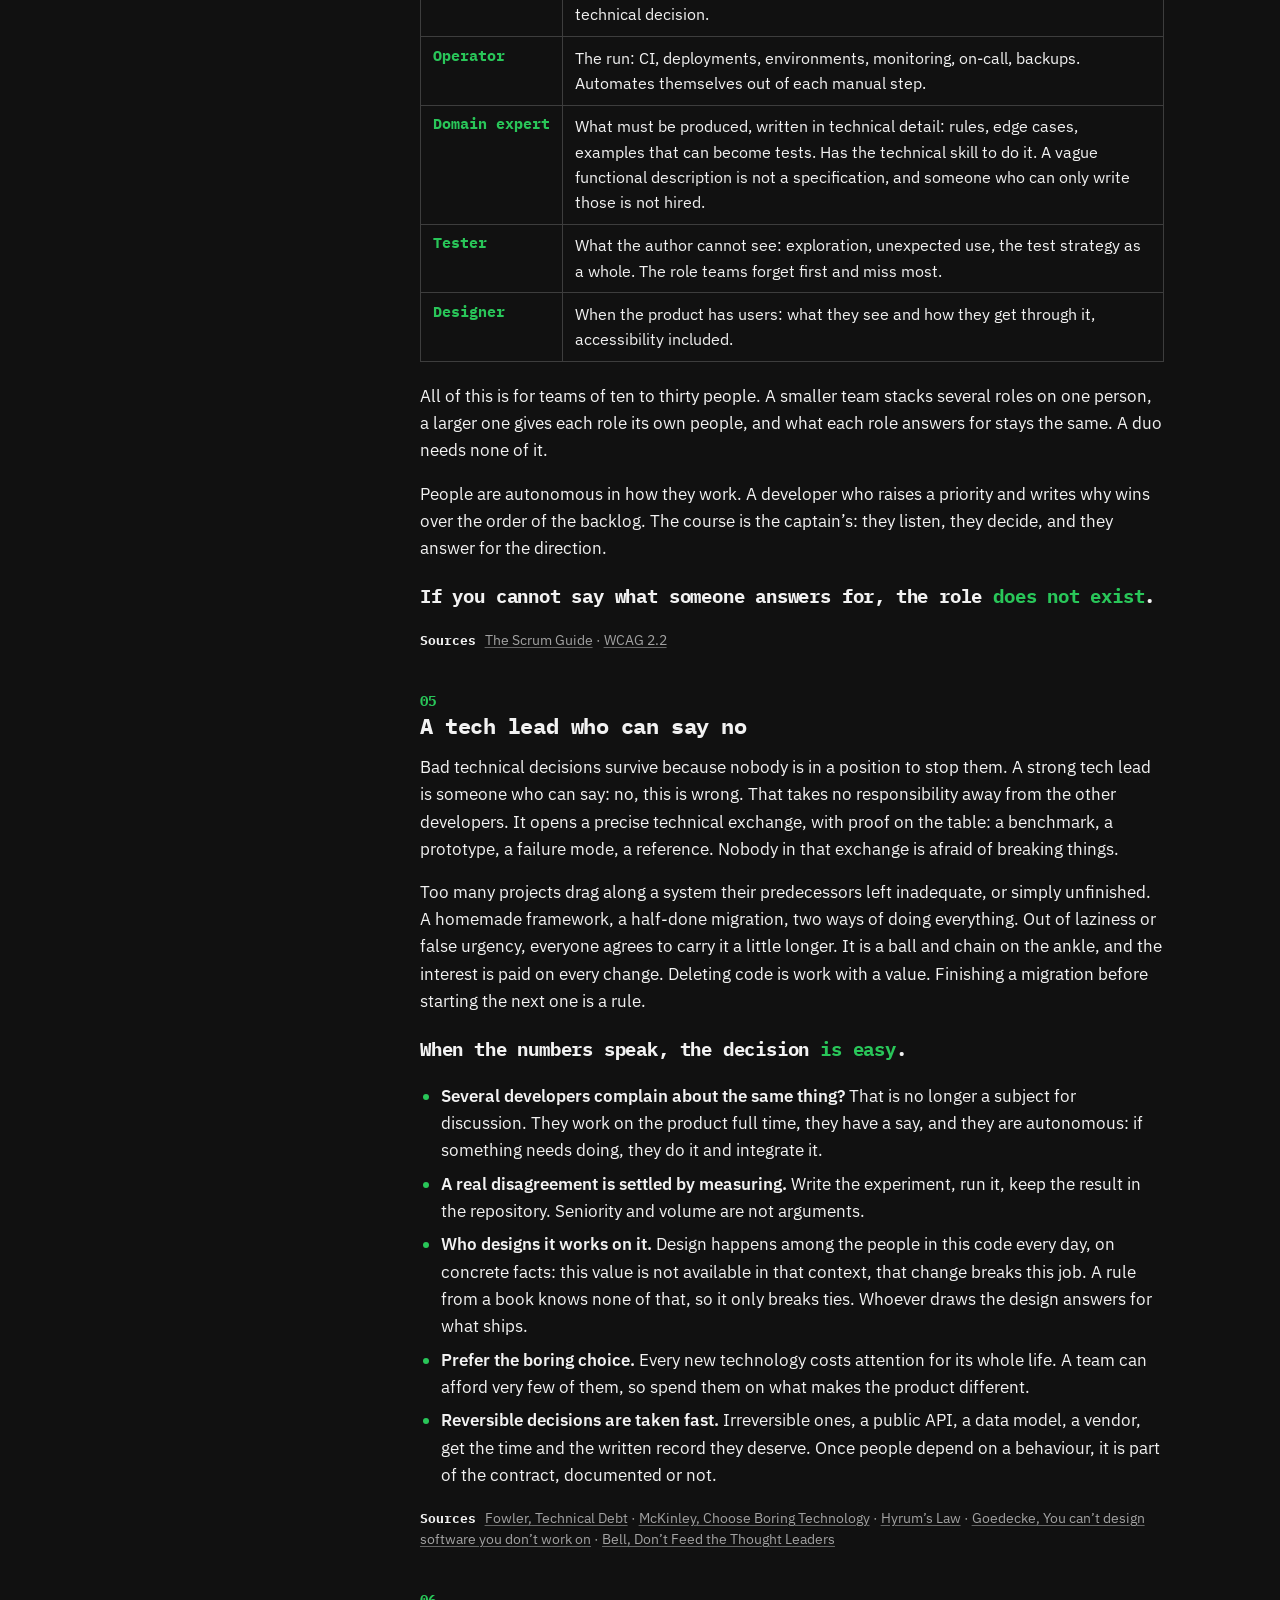
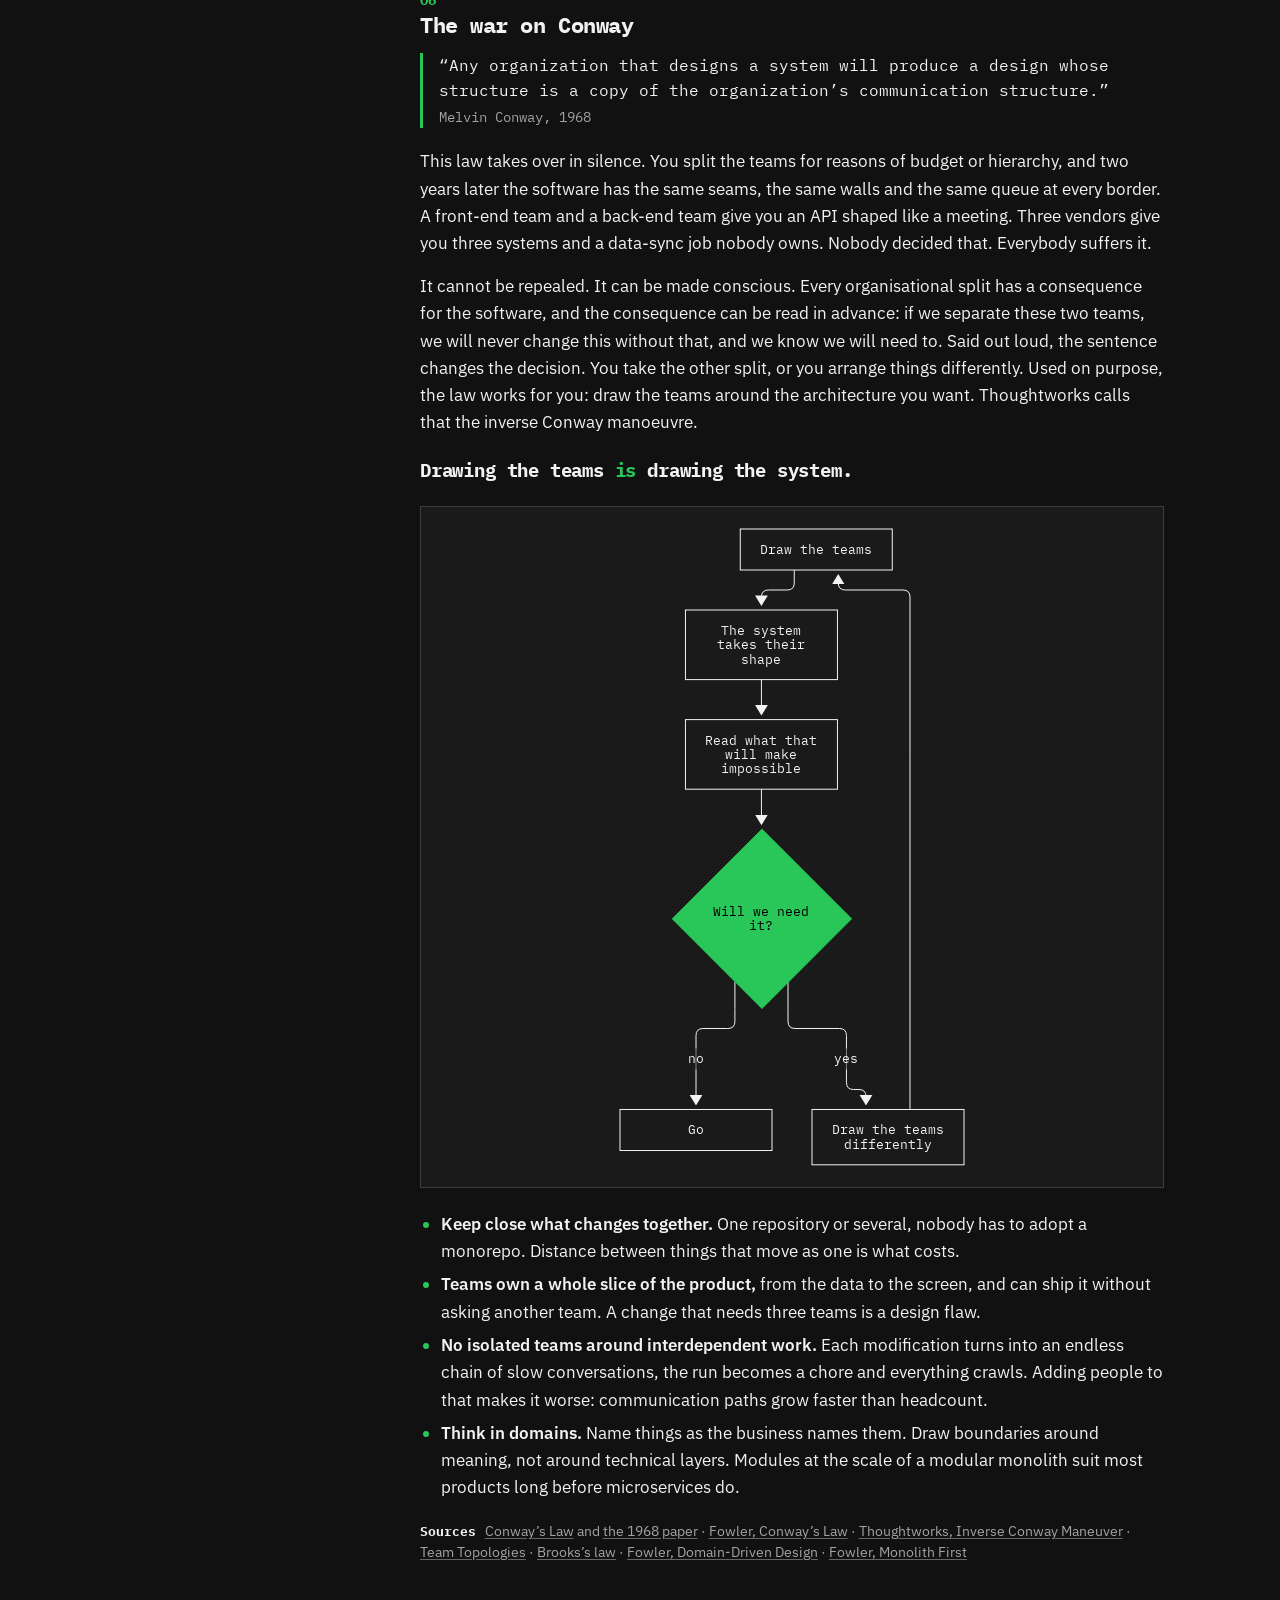
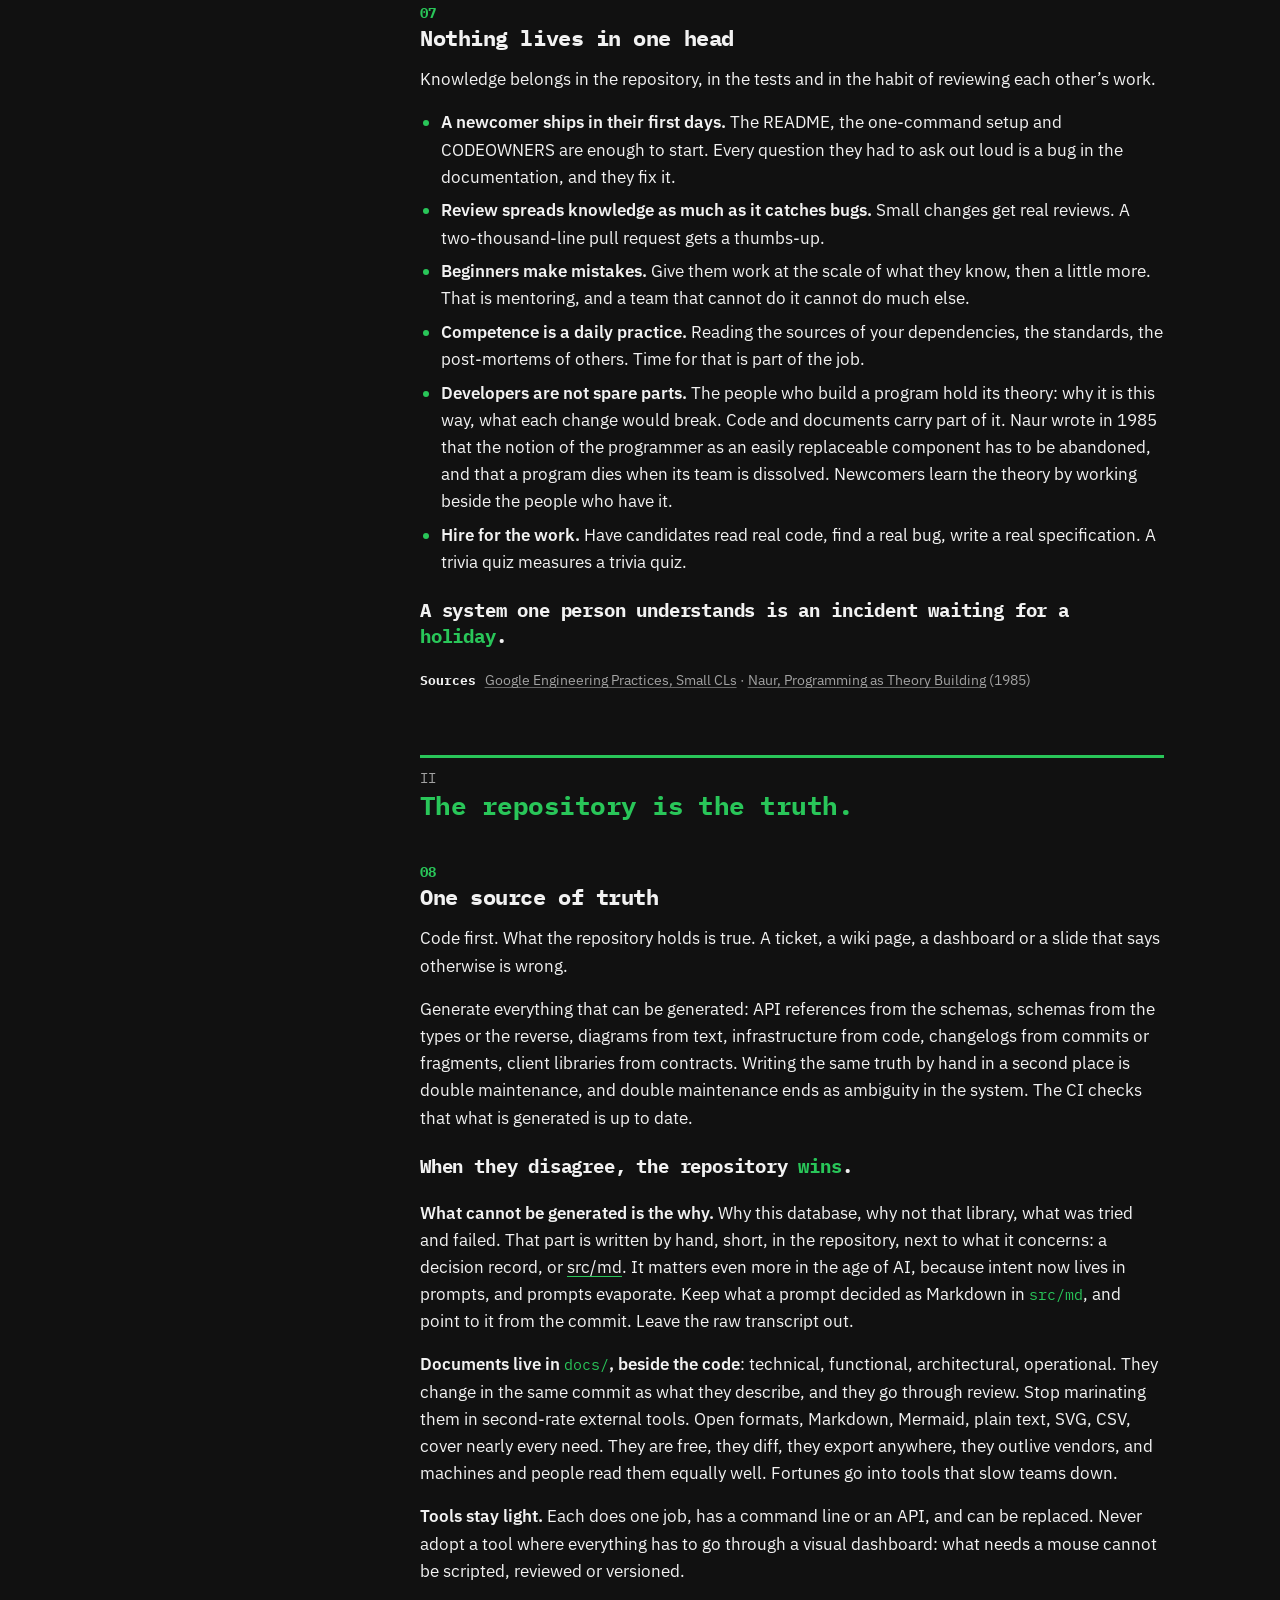
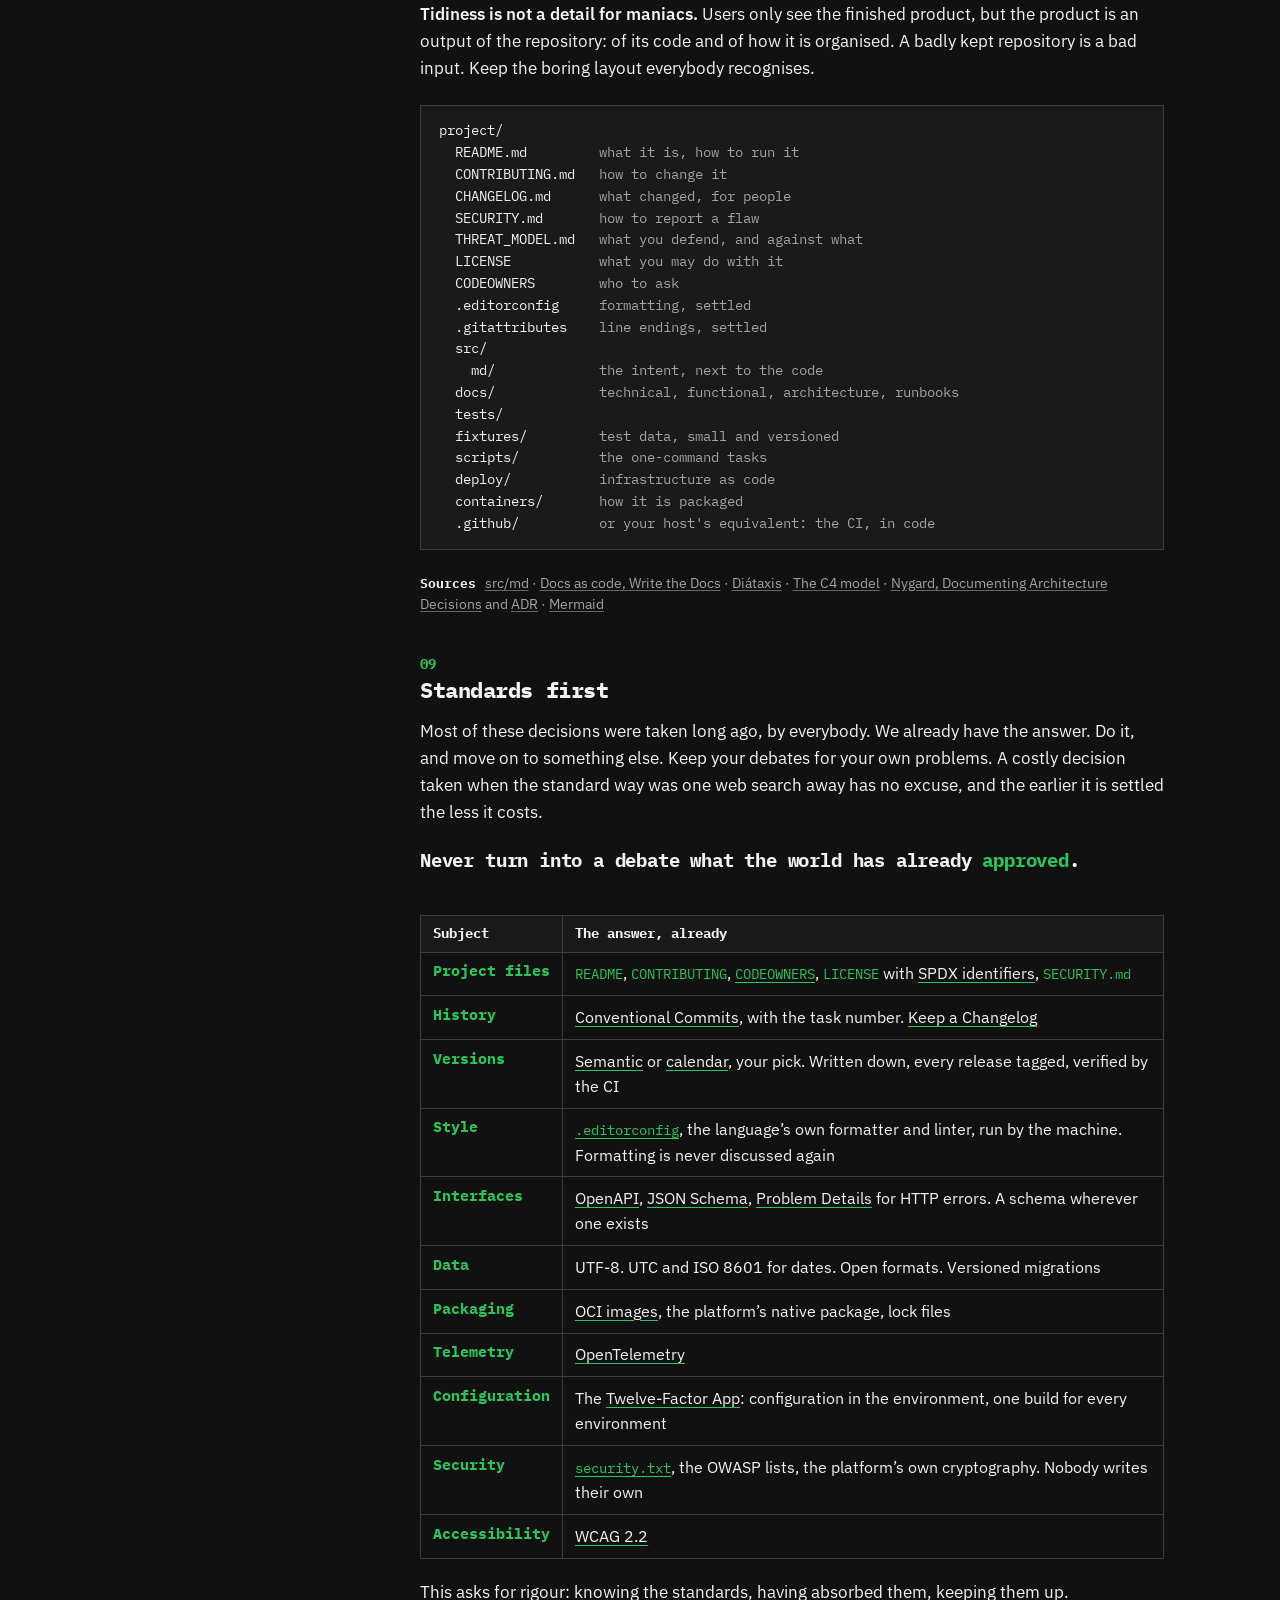
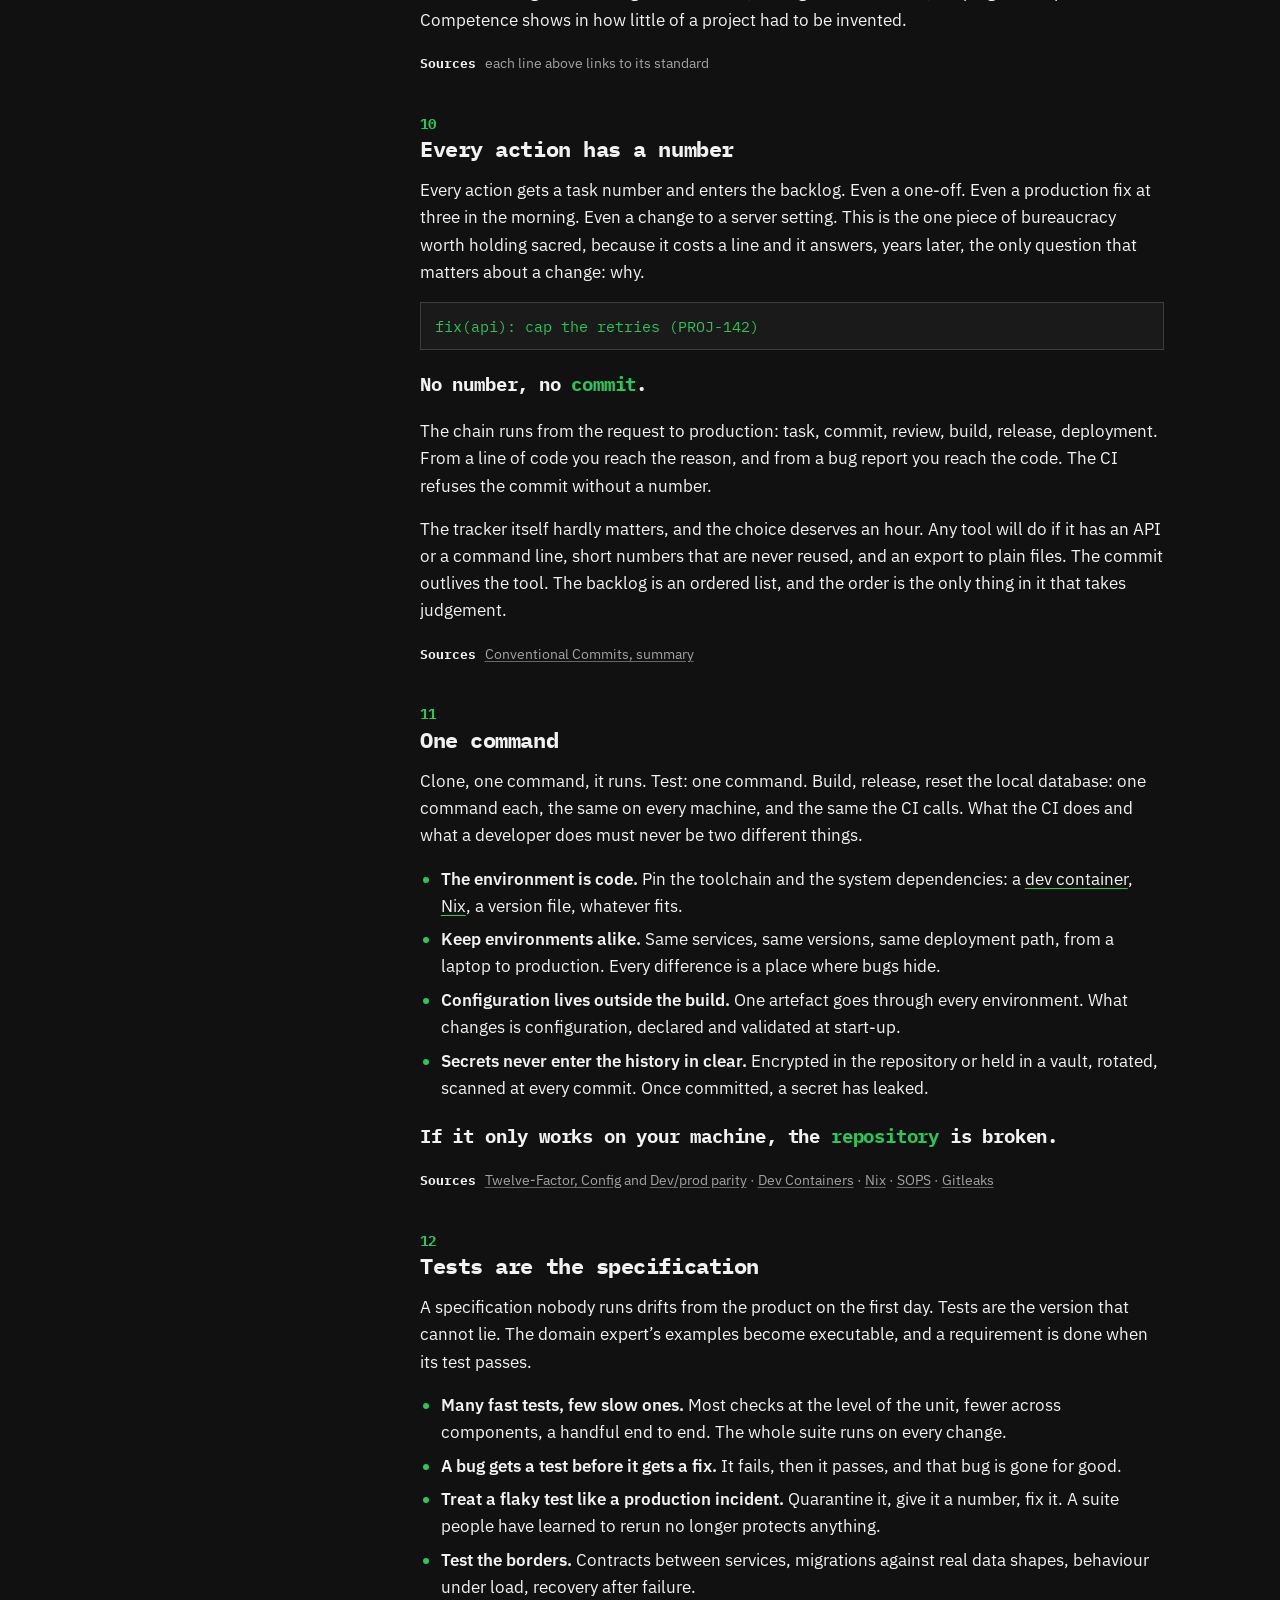
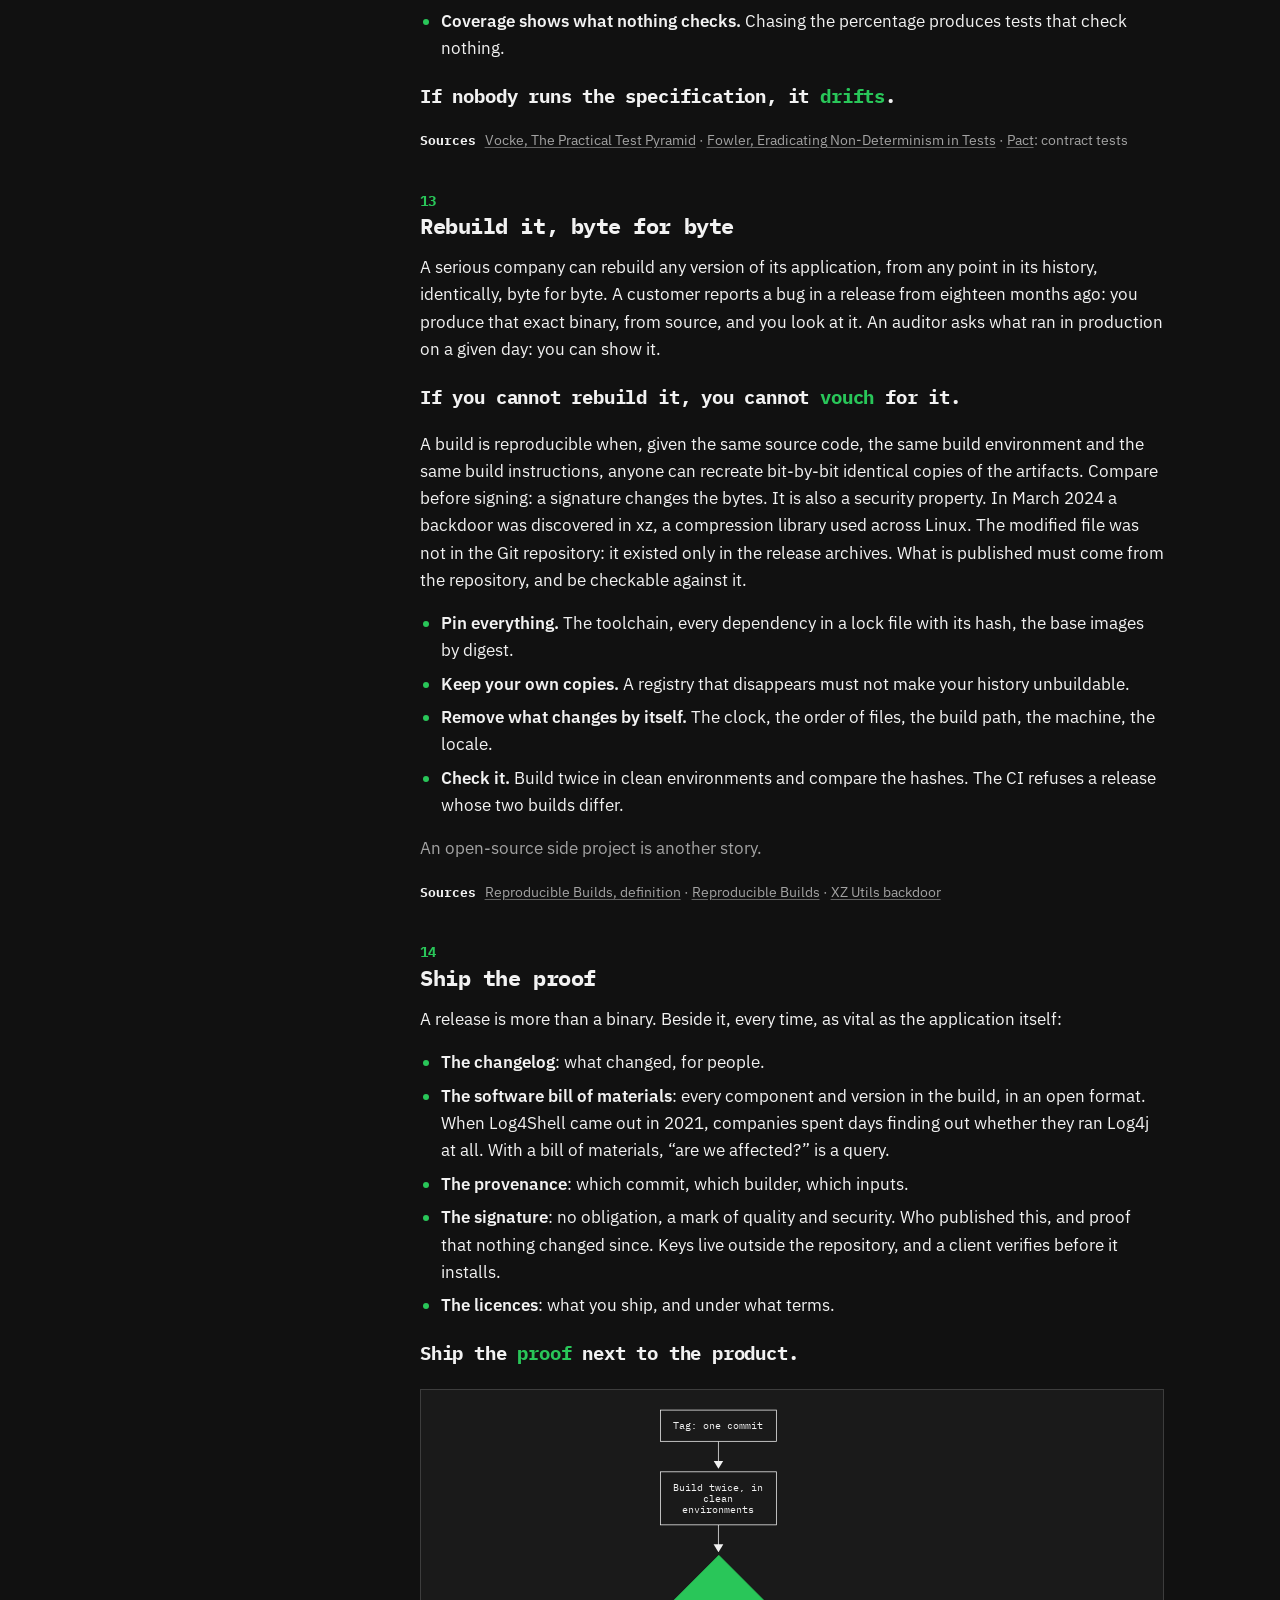
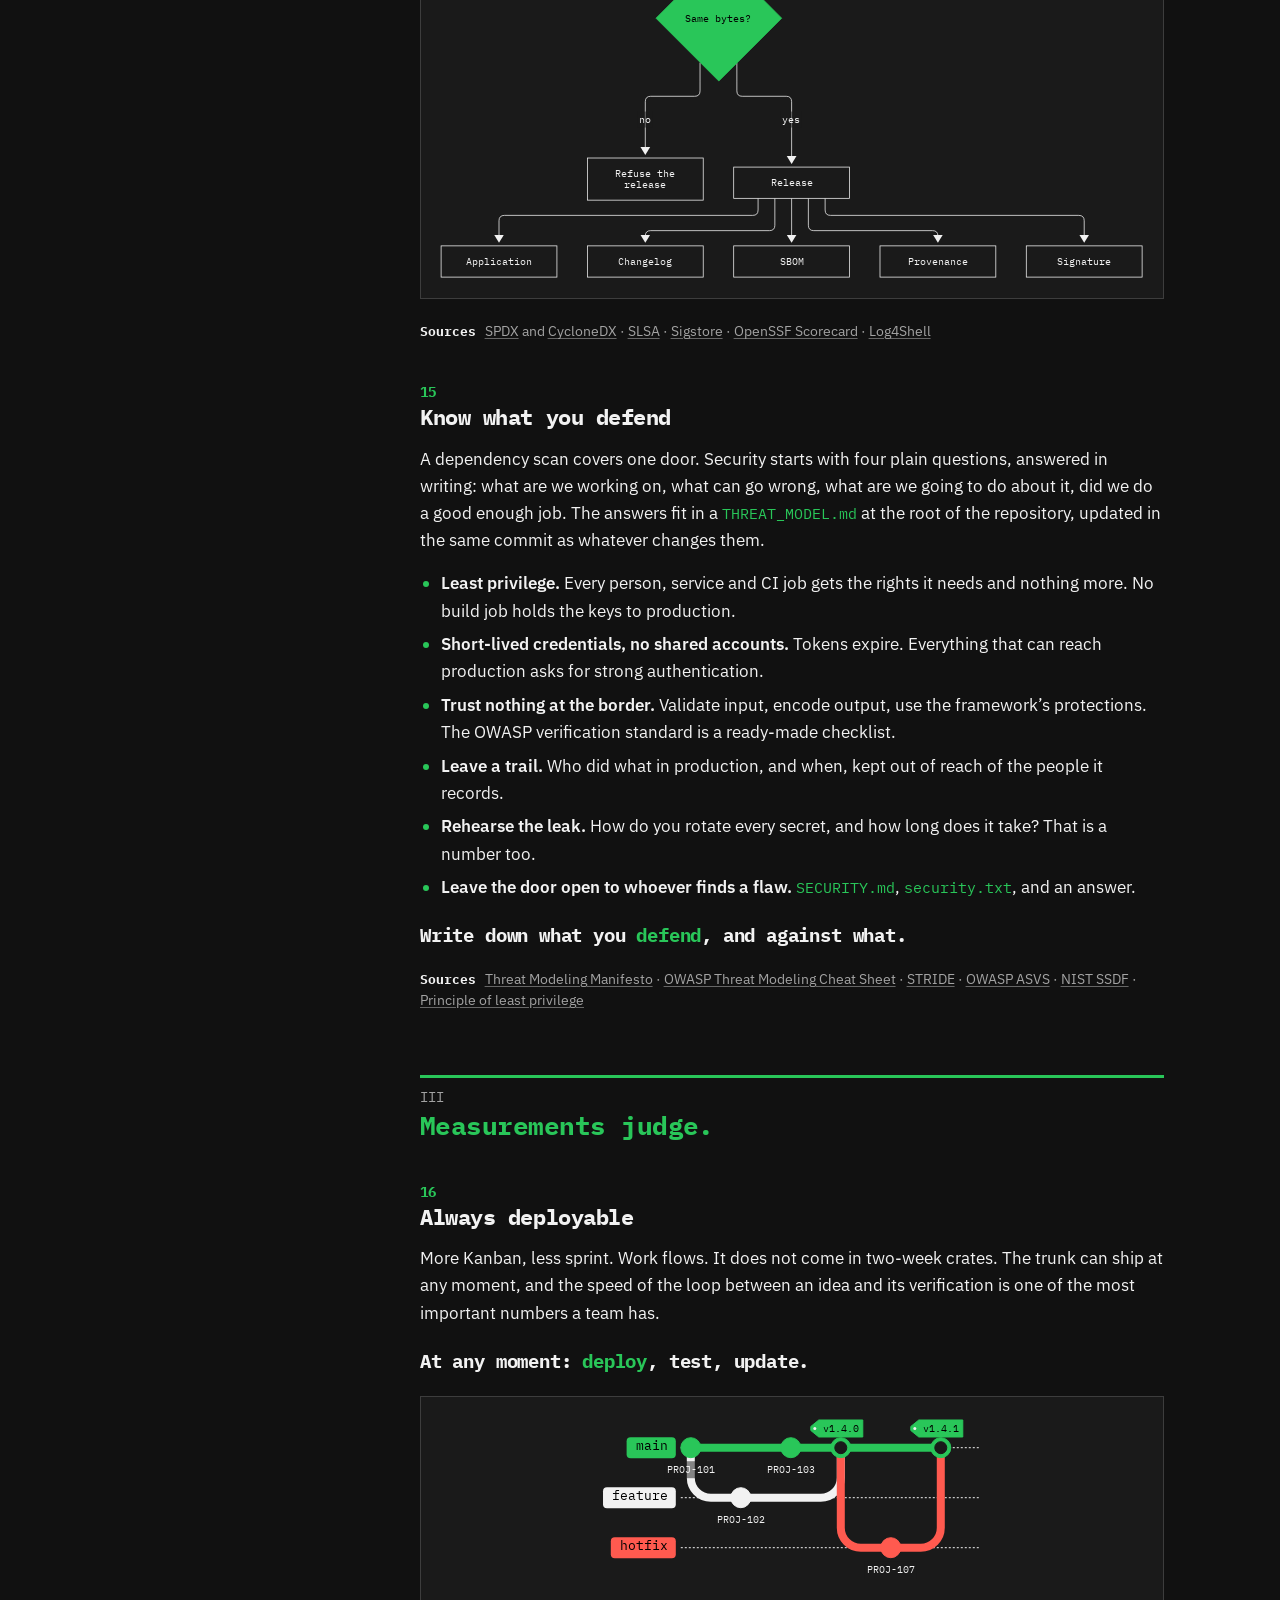
==== commit f74f8e3a: "docs(site): Order of the Sinking Star and Jai in place of The Witness (HOW-19)" ====
--- a/src/site/index.html
+++ b/src/site/index.html
@@ -83,7 +83,7 @@
     <p>The real product of all this is diffuse responsibility. The process is followed, the boards are up to date, the velocity is stable, and the software is slow, late or broken. Nobody answers. The failure belongs to the method, or to the way the method was applied, and the cure is more method.</p>
     <p class="say">When everyone follows the process, <em>nobody</em> answers.</p>
     <p>Its own authors said so. In 2014 Dave Thomas wrote that the word had &ldquo;been subverted to the point where it is effectively meaningless&rdquo;. In 2018 Ron Jeffries told developers to abandon it, and Martin Fowler named the Agile Industrial Complex. Jeffries again, on story points: &ldquo;I may have invented story points, and if I did, I&rsquo;m sorry now.&rdquo;</p>
-    <p>Look at what ships instead. SQLite carries 590 times more test code than code. Linux delivers a major release every two or three months. Basecamp works in six-week cycles of its own design and threw the backlog away. About eight people around Jonathan Blow finished The Witness. OpenCode has passed 22,000 commits in the open. Add almost all the open-source software your business relies on. None of these people made their name as an agile guru. In each case someone answers for the direction, and the work is judged by what ships.</p>
+    <p>Look at what ships instead. SQLite carries 590 times more test code than code. Linux delivers a major release every two or three months. Basecamp works in six-week cycles of its own design and threw the backlog away. Four programmers at Jonathan Blow&rsquo;s studio made Order of the Sinking Star, its engine and Jai, the language it is written in. OpenCode has passed 22,000 commits in the open. Add almost all the open-source software your business relies on. None of these people made their name as an agile guru. In each case someone answers for the direction, and the work is judged by what ships.</p>
     <p>Agile is no fringe experiment. In the industry&rsquo;s own survey, 71% of respondents use it in their software lifecycle, 63% of them run Scrum, and 11% are very satisfied. It is the default, so it owns the results. A 1983 Apple IIe answers a key press in 30 milliseconds; a 2014 PC with hundreds of thousands of times more transistors takes 50. A 2020 review in Science multiplied two matrices in plain Python: 7 hours, 0.0006% of what the machine could do. The choice of language alone gave a factor of 47, and code engineered for the hardware finished in 0.41 seconds, over 60,000 times faster. Casey Muratori measured a factor of 10 or more between &ldquo;clean code&rdquo; and plain code on one simple problem. Computers got faster, and bad software spent the gain, with few new uses to show for it. The median mobile web page went from 505 KB in 2014 to 2,559 KB in 2025. In 2022 CISQ put the cost of poor software quality at 2.41 trillion dollars for the United States alone. In July 2024 one faulty update crashed about 8.5 million Windows machines.</p>
     <p>Software is buggy and unreliable, the web above all, and most teams are in denial about it. Two things feed this. Teams reach for tools more complicated than their problem, tools they cannot operate reliably. And competence has thinned out: Jonathan Blow warns that the knowledge of how to build things is being lost, and David Graeber gave the box tickers and the taskmasters their names. Agile gave them a calendar.</p>
     <p>Agile rarely produces anything good, and when something good comes out, it is in spite of agile. Individuals with drive and ambition made it so, not committees there to collect a paycheck, look busy and stay inside the guard rails. Nobody ever got a transformer paper out of a sprint planning. The trance has lasted twenty-five years. It can stop.</p>
@@ -99,7 +99,7 @@
       <a href="https://www.sqlite.org/testing.html">How SQLite Is Tested</a> &middot;
       <a href="https://docs.kernel.org/process/2.Process.html">How the Linux development process works</a> &middot;
       <a href="https://basecamp.com/shapeup/2.1-chapter-07">Shape Up, Bets, Not Backlogs</a> &middot;
-      <a href="https://en.wikipedia.org/wiki/The_Witness_(2016_video_game)">The Witness</a> &middot;
+      <a href="https://gamesbeat.com/how-thekla-created-order-of-the-sinking-star-with-1500-puzzles-jonathan-blow-exclusive-intervie">Takahashi, interview with Jonathan Blow</a> &middot;
       <a href="https://github.com/anomalyco/opencode">OpenCode</a> &middot;
       <a href="https://digital.ai/press-releases/17th-state-of-agile-report-71-use-agile-in-their-sdlc-small-organizations-report-strong-business-benefits-medium-and-larger-sized-companies-continue-to-experience-barriers-in-successfully-scaling-a/">17th State of Agile Report</a> &middot;
       <a href="https://danluu.com/input-lag/">Luu, Computer latency: 1977-2017</a> &middot;
